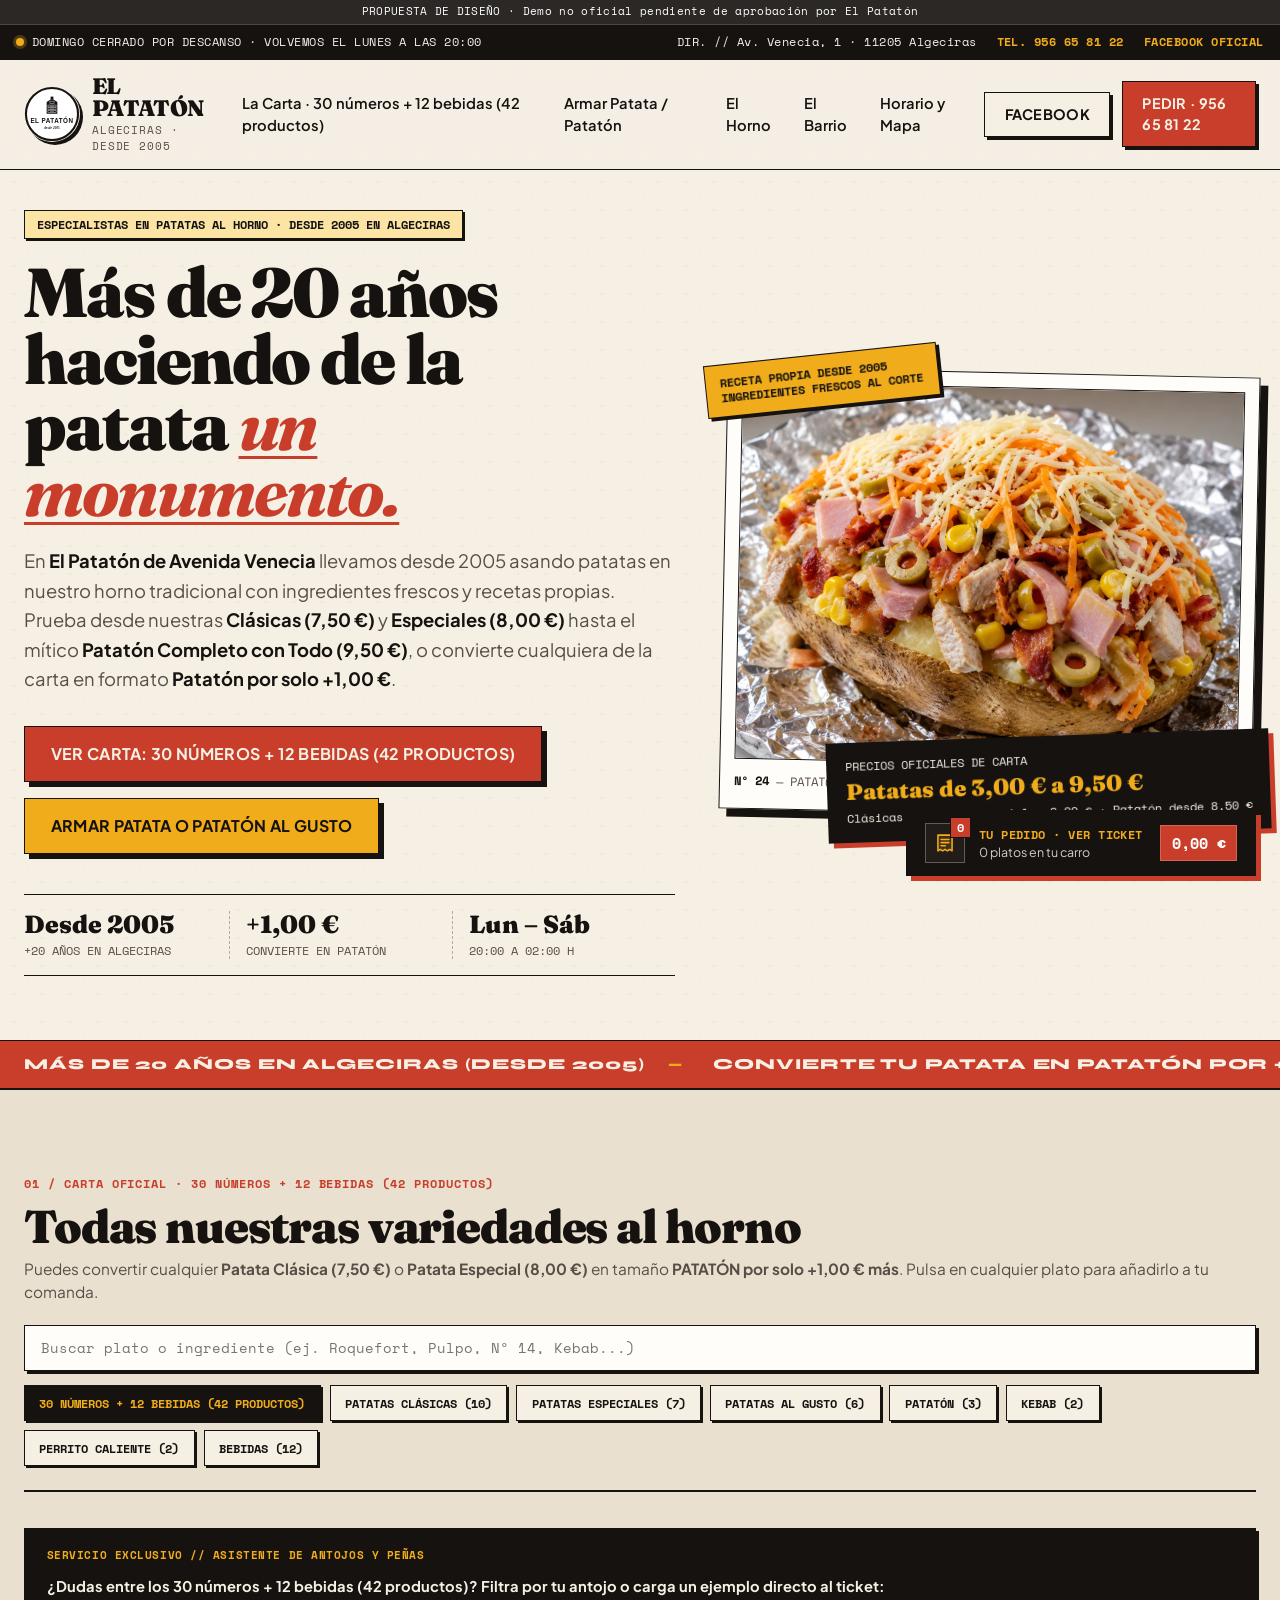
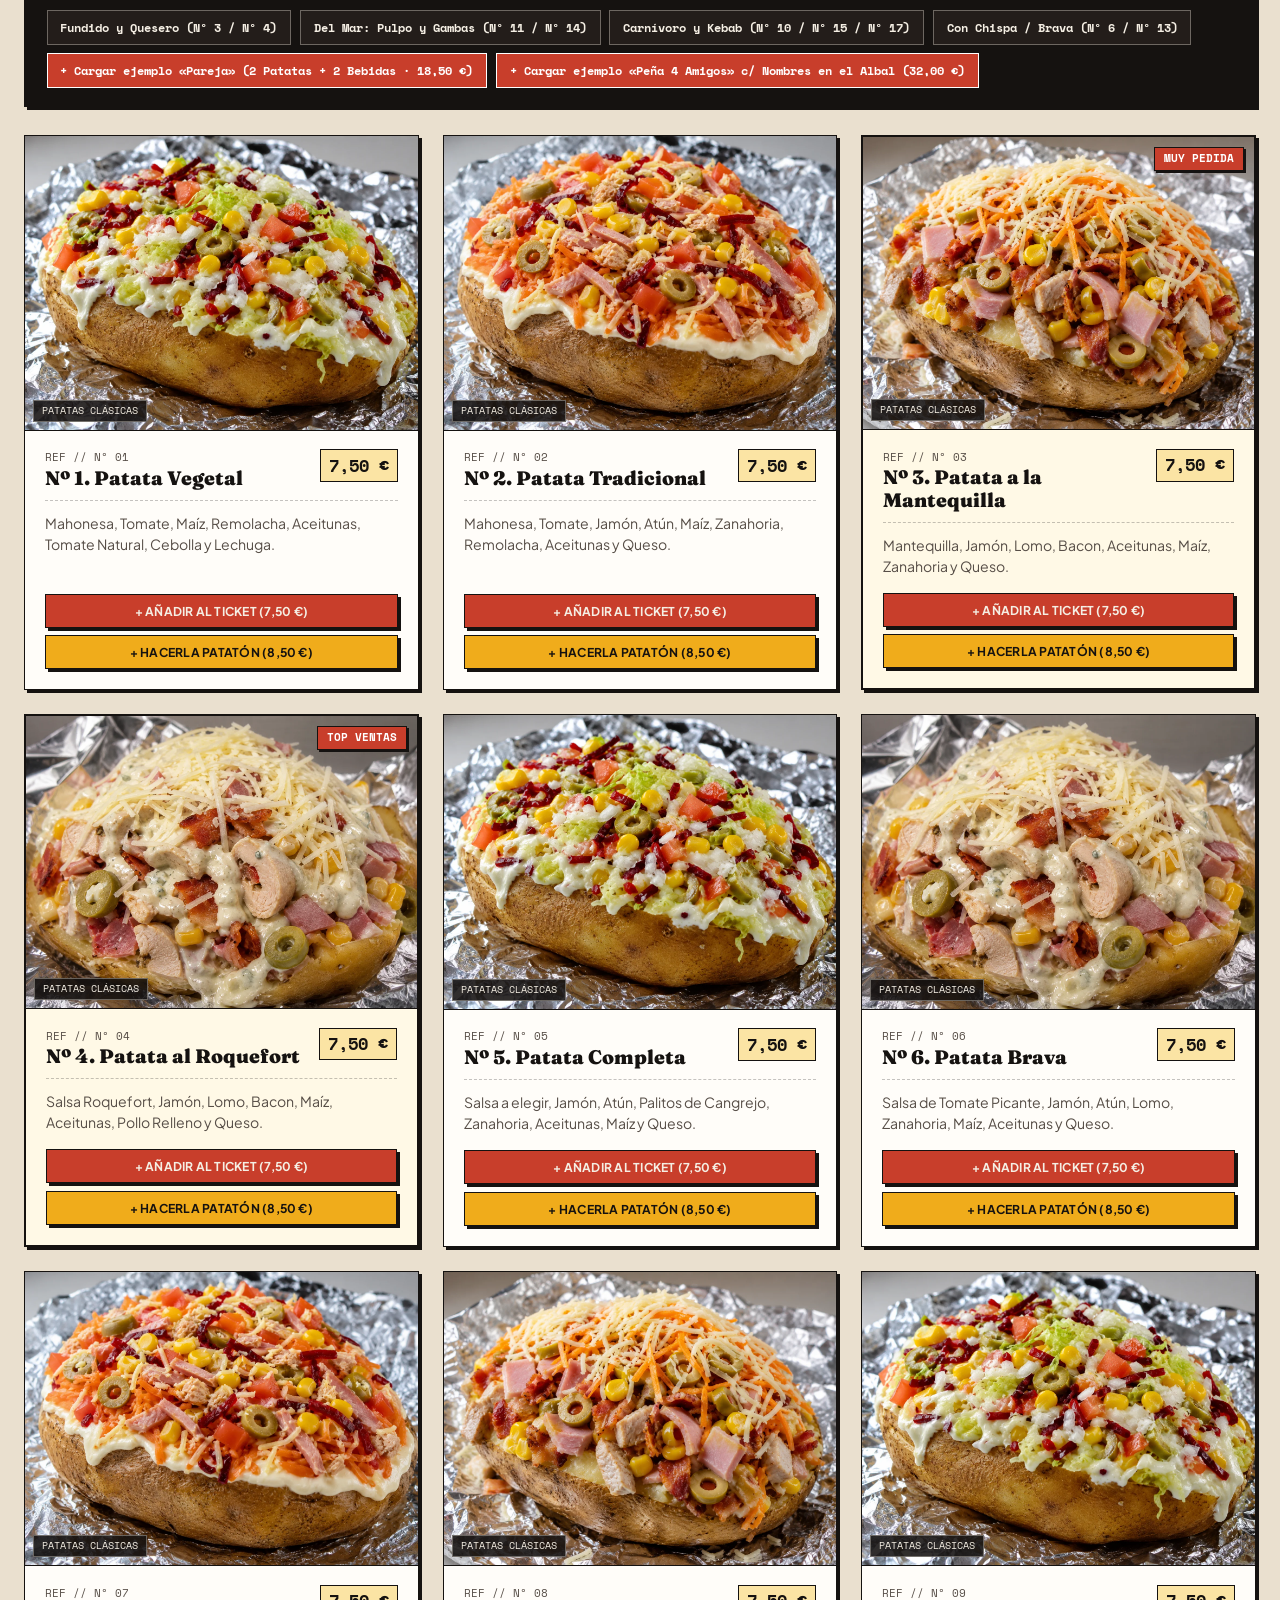
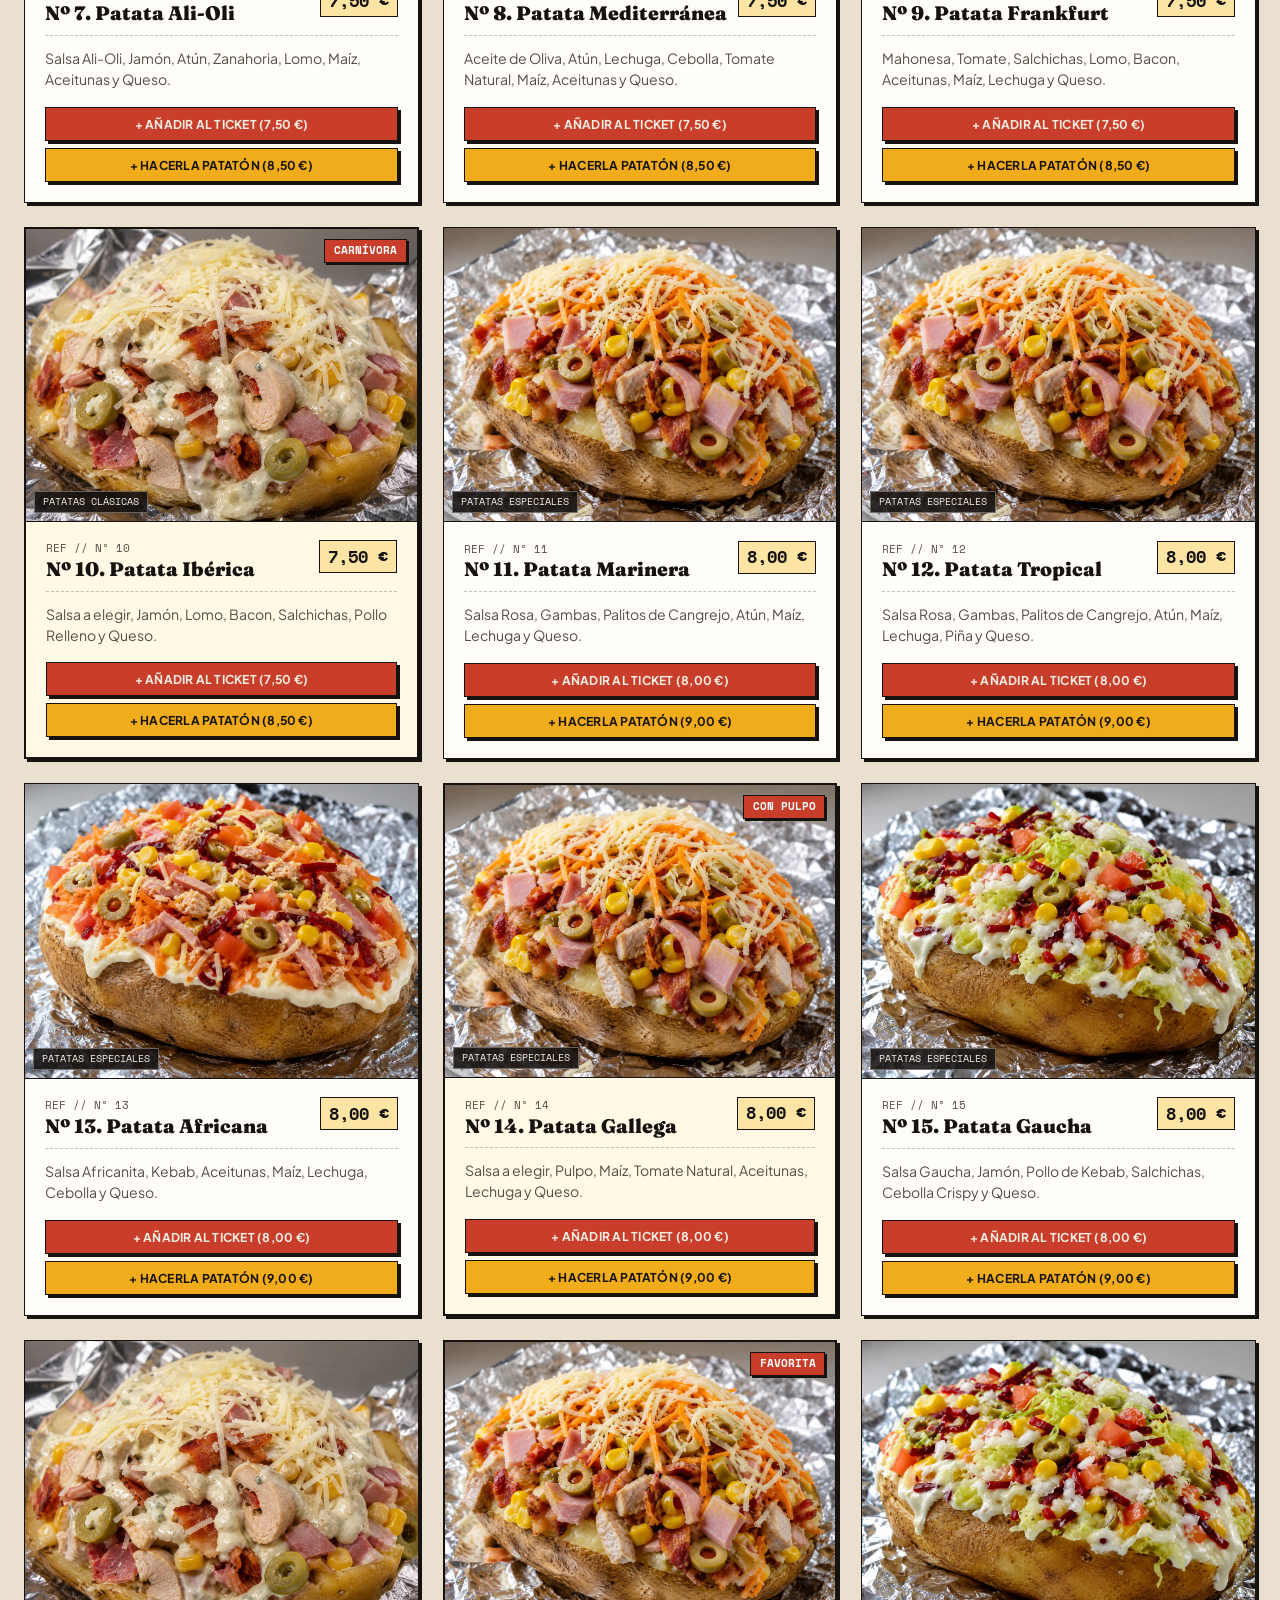
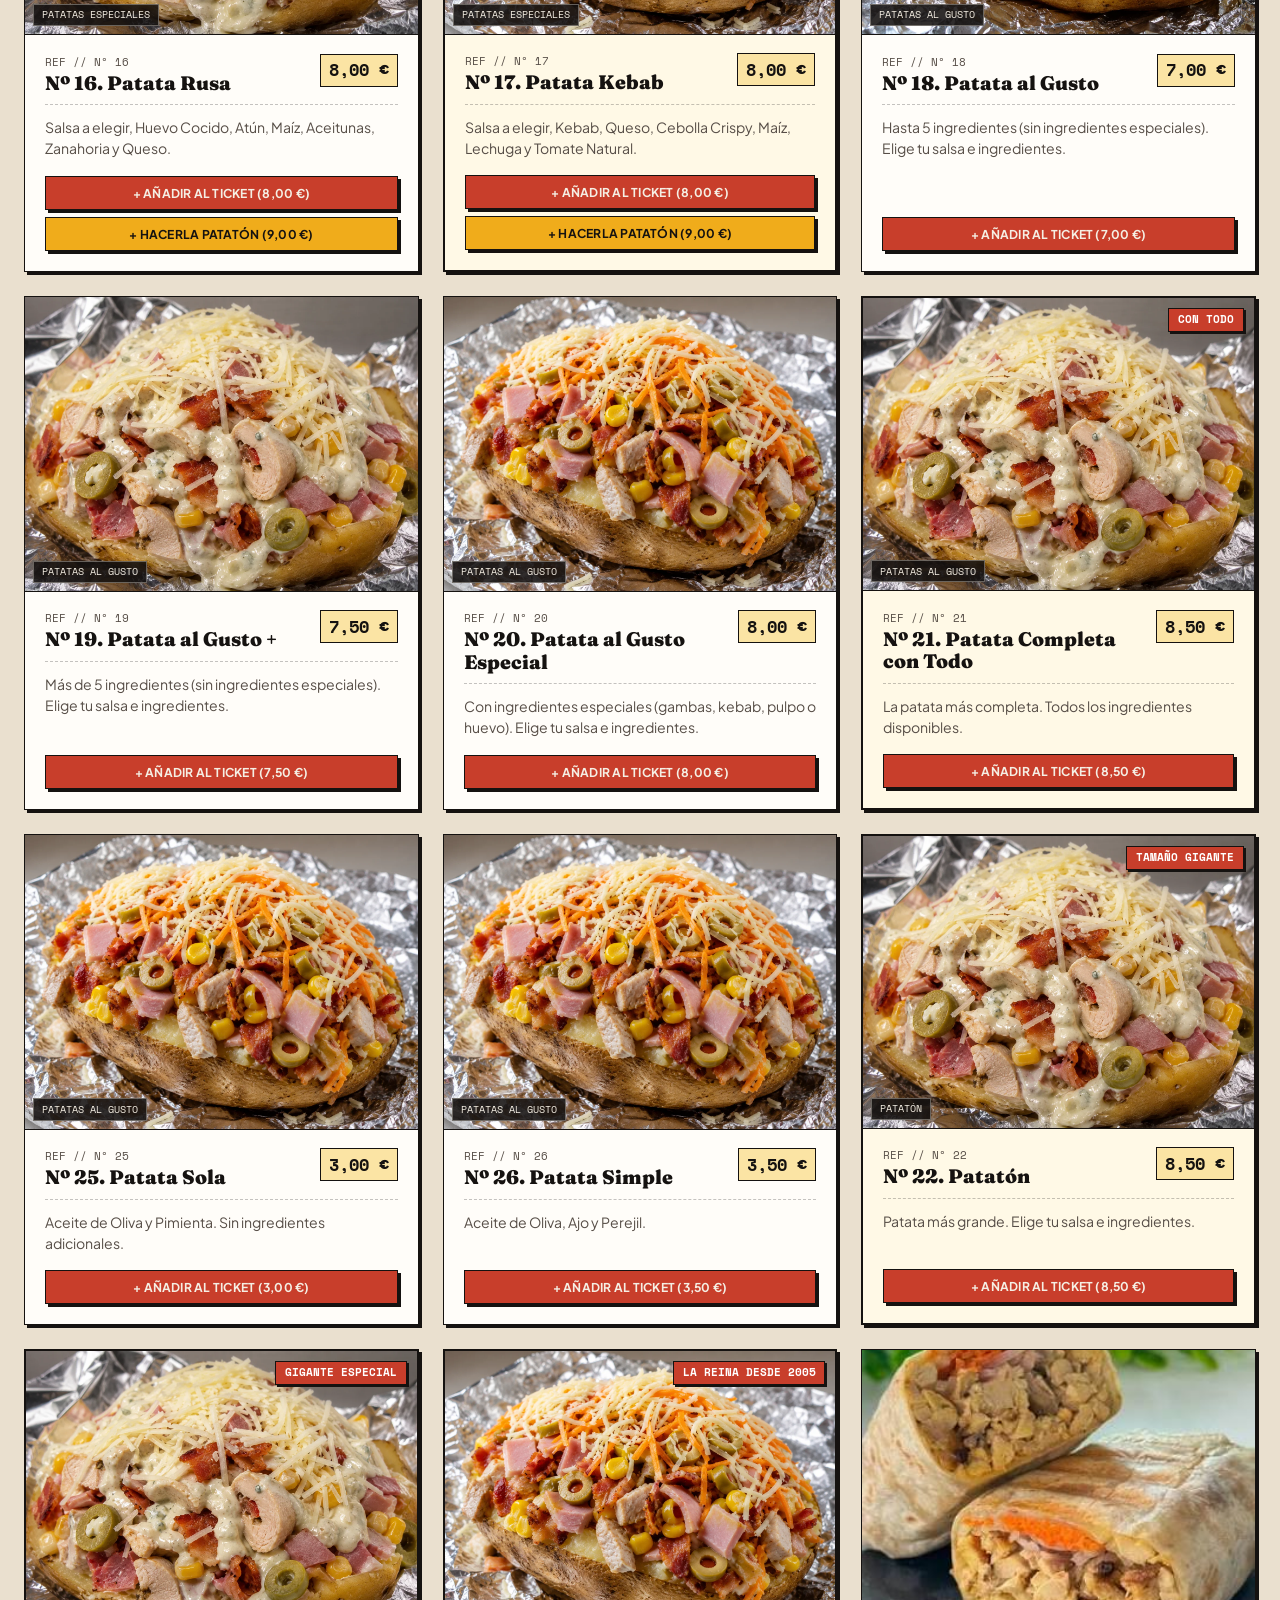
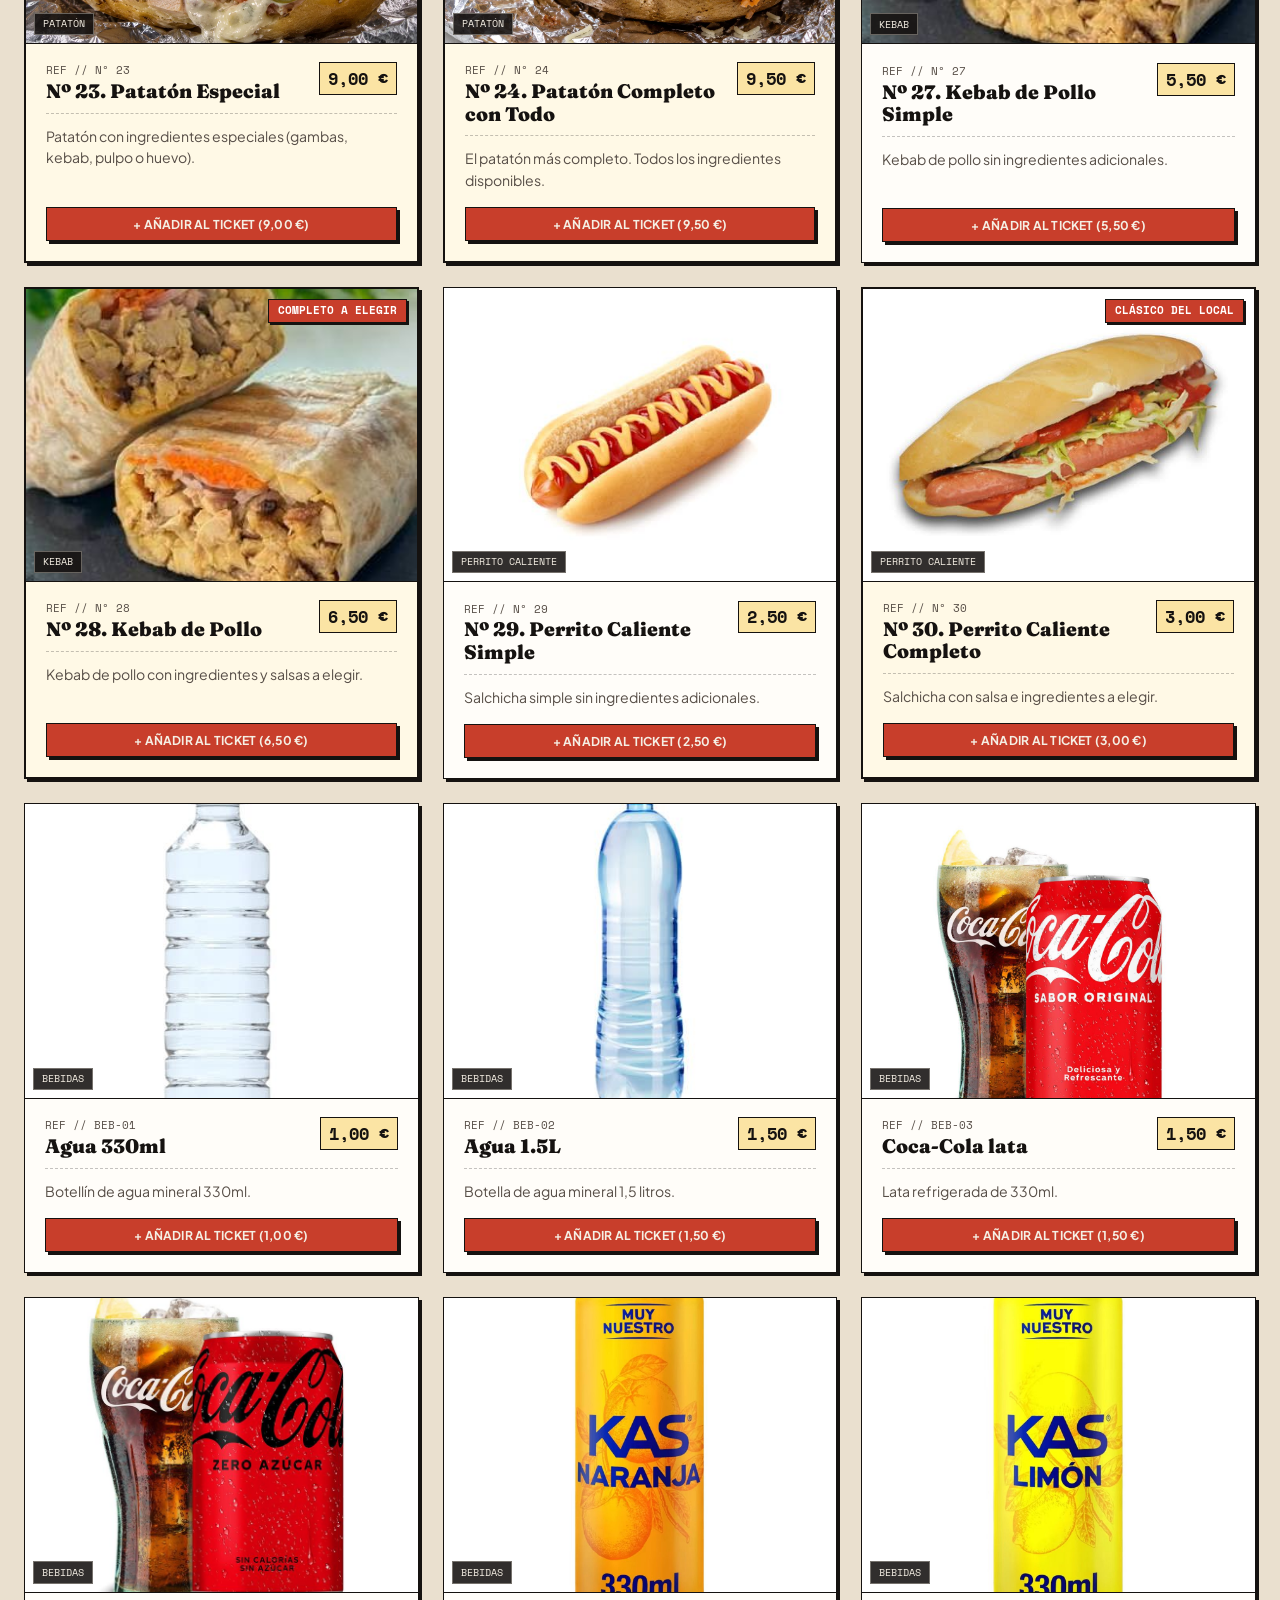
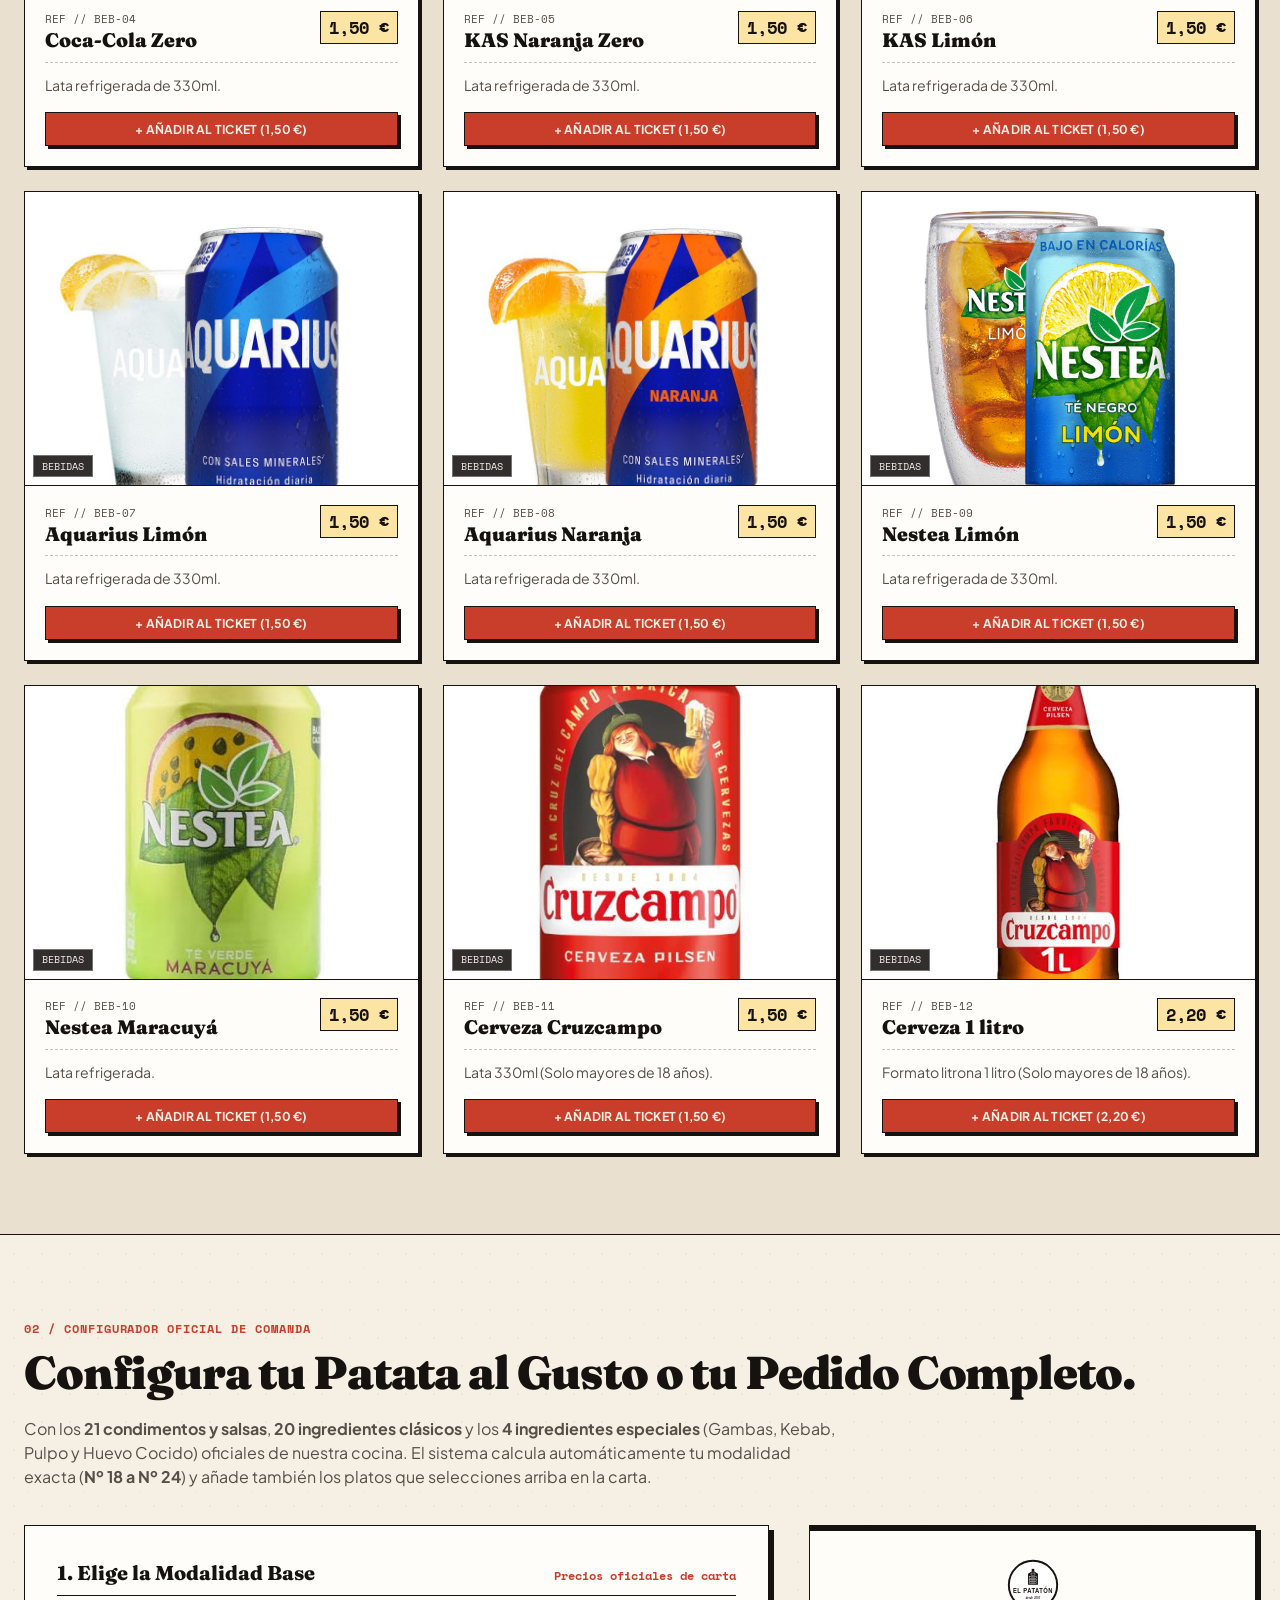
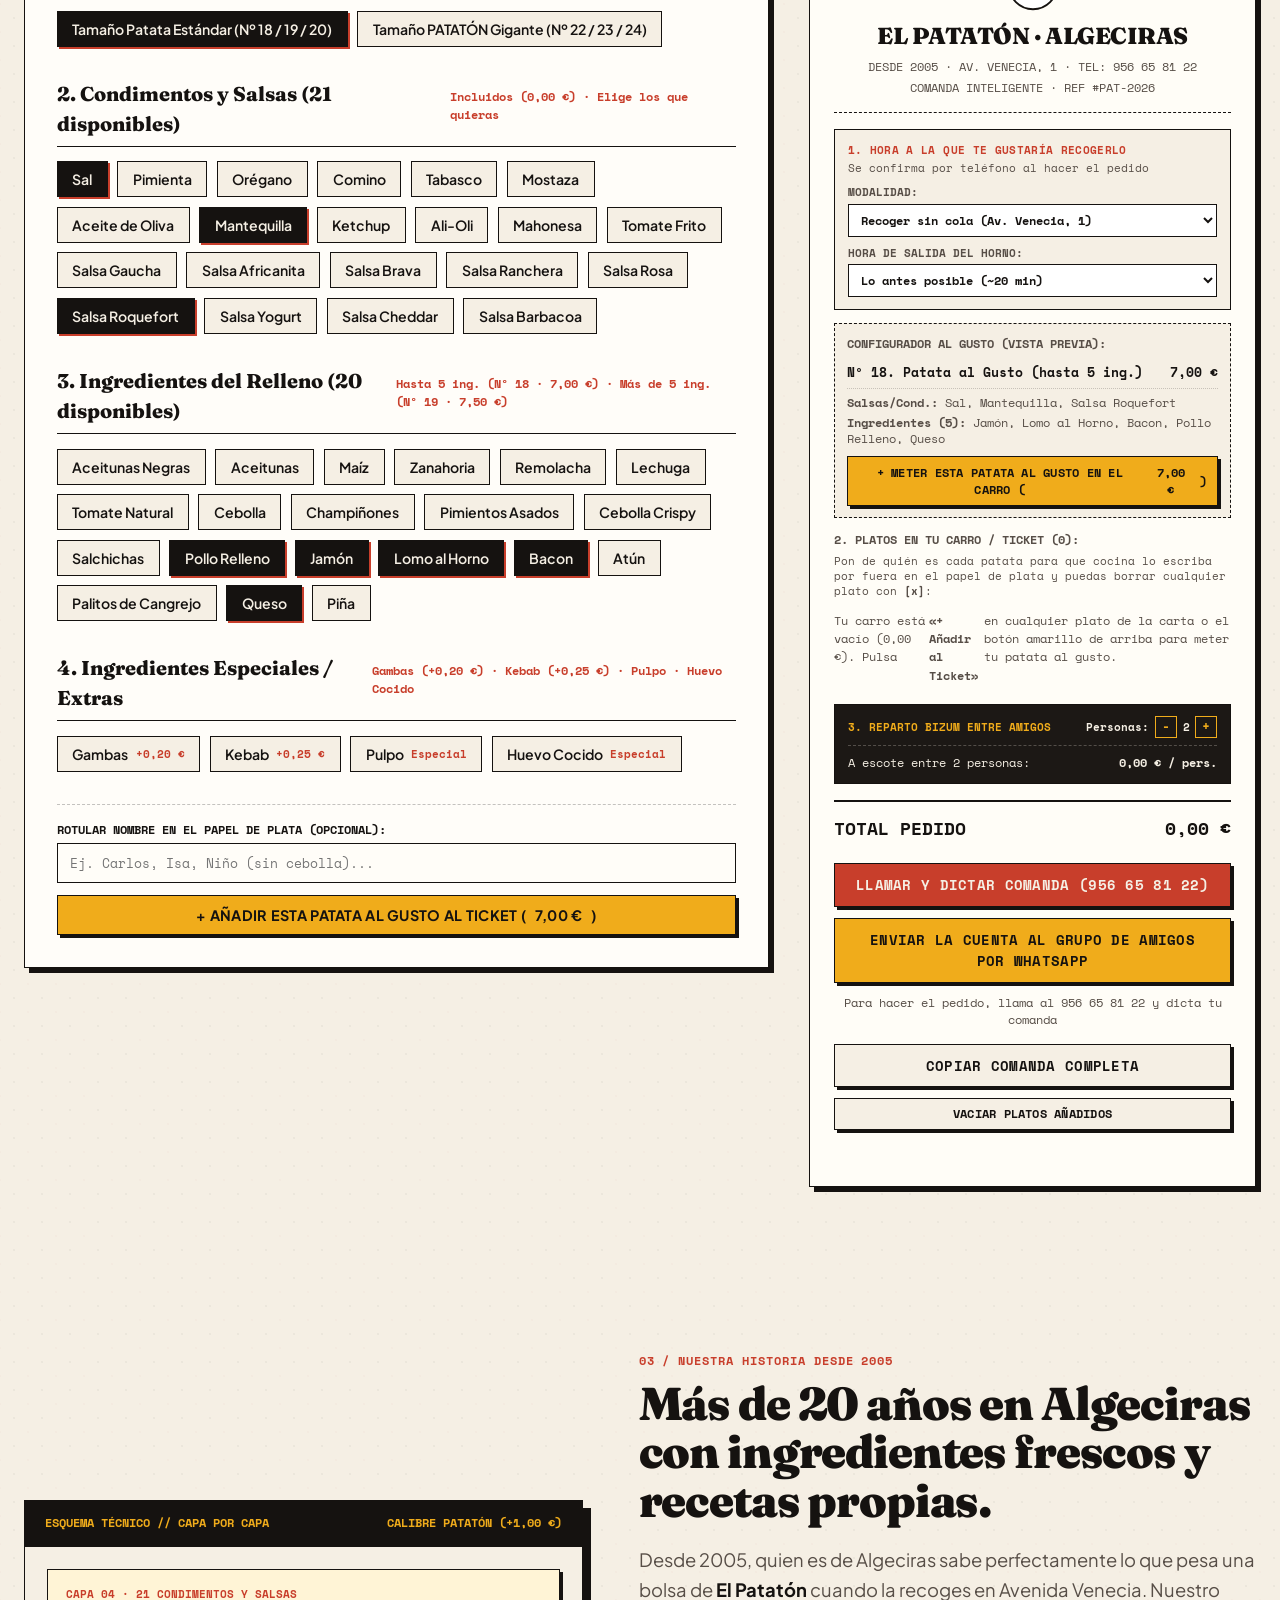
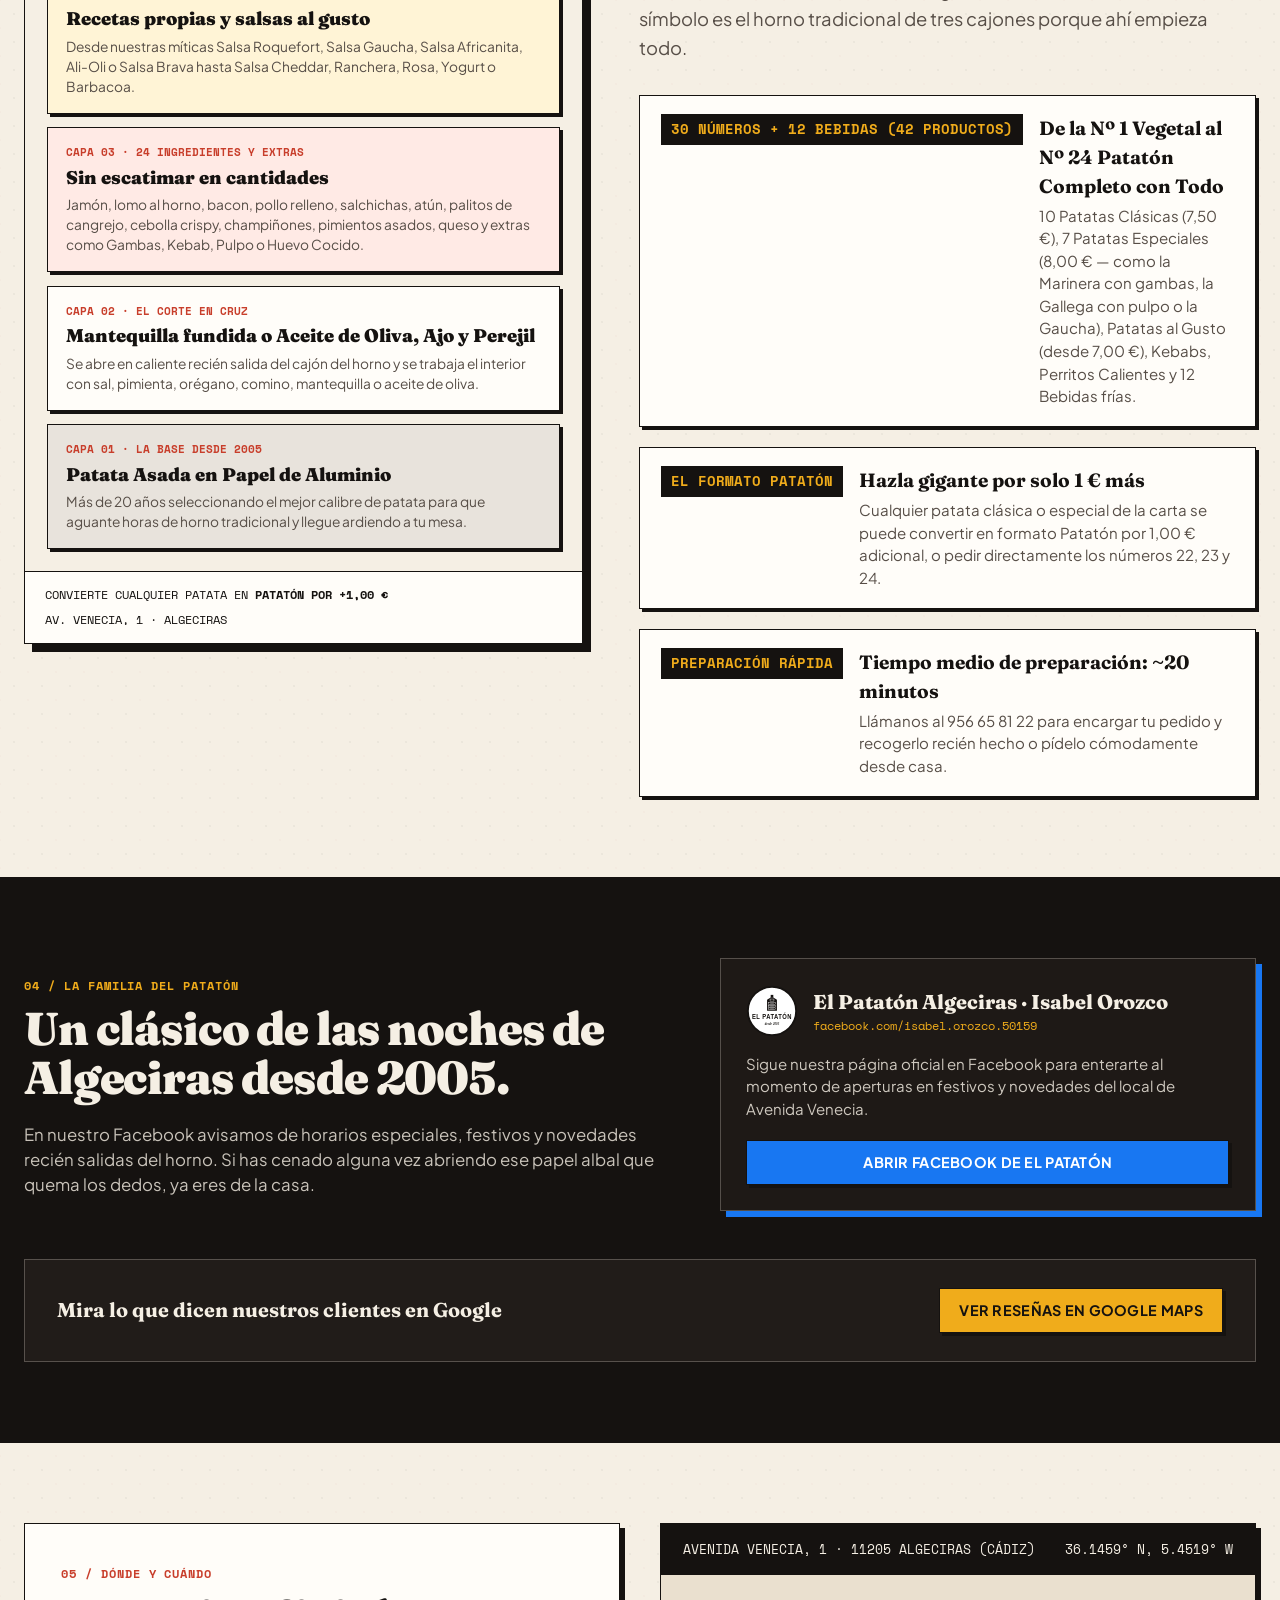
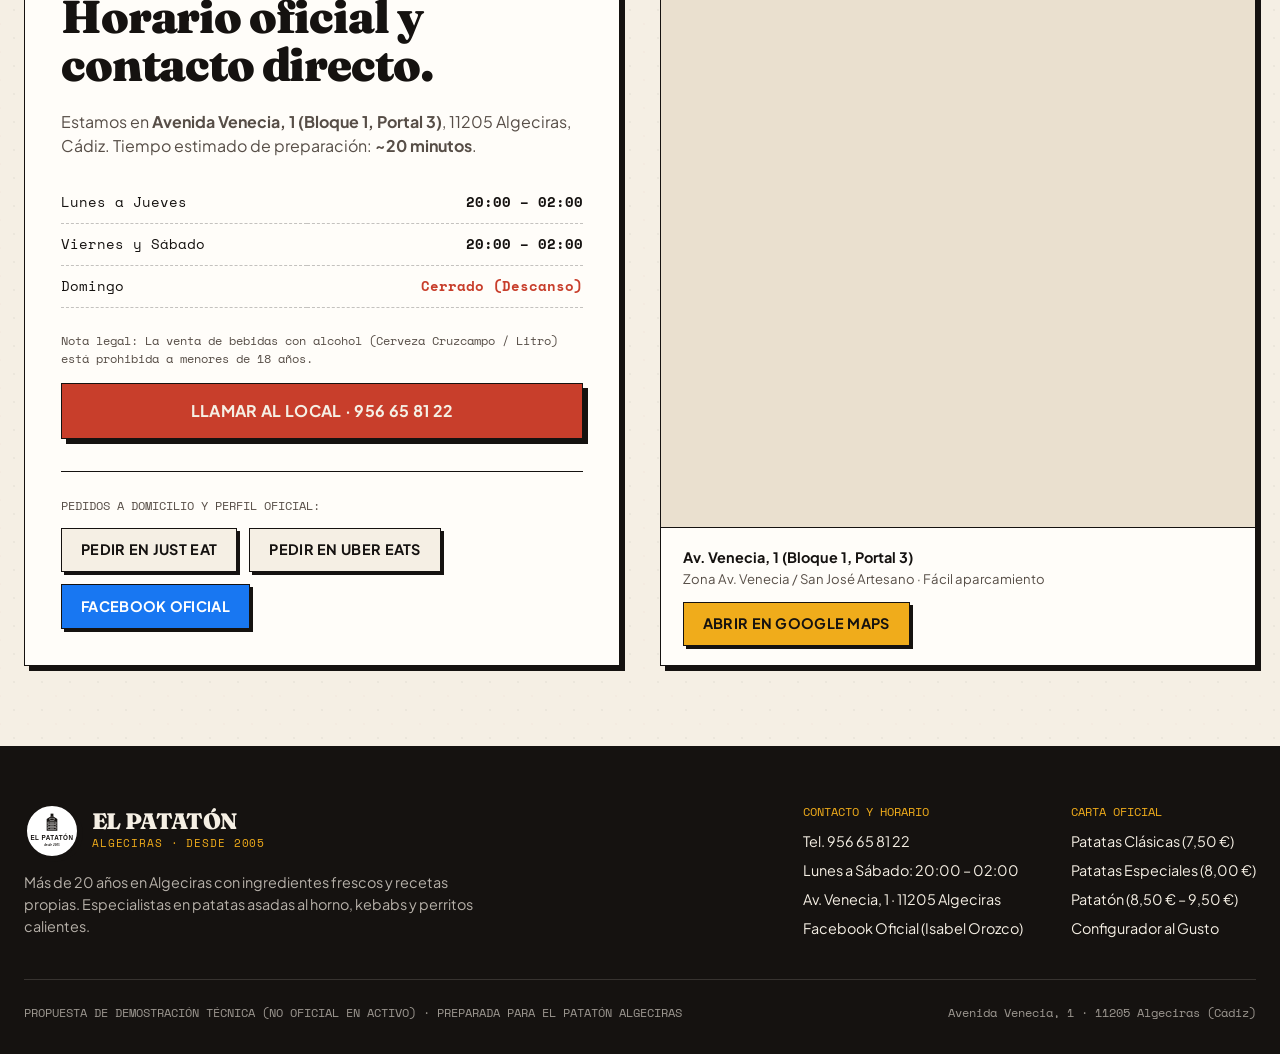
==== index.html @ e4c4ba65 "fix: escape user HTML, unify 30+12 product count, add confirmation comments, update pickup slots to " ====
<!DOCTYPE html>
<html lang="es">
<head>
  <meta charset="UTF-8" />
  <meta name="viewport" content="width=device-width, initial-scale=1.0" />
  <meta name="robots" content="noindex, nofollow">
  <title>El Patatón Algeciras — Especialistas en Patatas al Horno desde 2005</title>
  <meta name="description" content="Más de 20 años en Algeciras con ingredientes frescos y recetas propias. Prueba La Patatón, nuestras 30 variedades de patatas asadas, kebabs y perritos calientes en Av. Venecia." />
  <link rel="icon" type="image/svg+xml" href="assets/logo-pataton.svg" />
  <link rel="alternate icon" type="image/png" href="assets/logo-pataton.png" />

  <!-- Tipografías editoriales + Oswald para fidelidad al logotipo oficial -->
  <link rel="preconnect" href="https://fonts.googleapis.com">
  <link rel="preconnect" href="https://fonts.gstatic.com" crossorigin>
  <link href="https://fonts.googleapis.com/css2?family=Fraunces:ital,opsz,wght@0,9..144,700;0,9..144,900;1,9..144,700&family=Oswald:wght@600;700&family=Plus+Jakarta+Sans:wght@400;500;600;700&family=Space+Mono:wght@400;700&family=Syne:wght@700;800&display=swap" rel="stylesheet">

  <link rel="stylesheet" href="styles.css?v=20261101-7" />
</head>
<body class="is-unwrapping">

  <!-- ANIMACIÓN DE ENTRADA TEMÁTICA: APERTURA DEL PAPEL ALBAL Y HORNO DE 3 CAJONES -->
  <div id="foil-curtain" class="foil-curtain" aria-hidden="true">
    <div class="foil-curtain__panel foil-curtain__panel--left"></div>
    <div class="foil-curtain__panel foil-curtain__panel--right"></div>

    <div class="foil-curtain__seal">
      <div class="oven-emblem">
        <svg viewBox="0 0 200 215" width="148" height="158">
          <path class="oven-steam oven-steam--1" d="M96 30 C91 20, 105 14, 98 4" fill="none" stroke="#151210" stroke-width="2.5" stroke-linecap="round" />
          <path class="oven-steam oven-steam--2" d="M104 32 C109 22, 95 15, 103 6" fill="none" stroke="#C83E2B" stroke-width="2" stroke-linecap="round" />

          <circle cx="100" cy="112" r="90" fill="#FFFDF9" stroke="#151210" stroke-width="6.5" />

          <g fill="#151210">
            <rect x="95.5" y="46" width="9" height="11" />
            <polygon points="95.5,56 104.5,56 118,64 118,106 82,106 82,64" />
          </g>

          <rect class="oven-glow oven-glow--top" x="92.5" y="62" width="15" height="8" fill="#F0AC1B" stroke="#FFFFFF" stroke-width="1.5" />
          <rect class="oven-glow oven-glow--d1" x="85.5" y="76" width="29" height="6.8" fill="#C83E2B" stroke="#FFFFFF" stroke-width="1.5" />
          <rect class="oven-glow oven-glow--d2" x="85.5" y="86" width="29" height="6.8" fill="#F0AC1B" stroke="#FFFFFF" stroke-width="1.5" />
          <rect class="oven-glow oven-glow--d3" x="85.5" y="96" width="29" height="6.8" fill="#C83E2B" stroke="#FFFFFF" stroke-width="1.5" />

          <text
            x="100"
            y="138"
            text-anchor="middle"
            fill="#151210"
            font-family="'Oswald', 'Arial Narrow', sans-serif"
            font-weight="700"
            font-size="24"
            letter-spacing="2.2"
            transform="scale(0.88, 1.12) translate(13.5, -13)">
            EL PATATÓN
          </text>
          <text
            x="100"
            y="163"
            text-anchor="middle"
            fill="#151210"
            font-family="'Fraunces', Georgia, serif"
            font-style="italic"
            font-weight="900"
            font-size="11">
            desde 2005
          </text>
        </svg>
        <div class="foil-curtain__caption">ABRIENDO EL PAPEL ALBAL · DESDE 2005</div>
      </div>
    </div>
  </div>

  <!-- AVISO VISIBLE DE PROPUESTA / DEMOSTRACIÓN NO OFICIAL -->
  <div class="demo-banner" role="region" aria-label="Aviso de versión de demostración">
    PROPUESTA DE DISEÑO · Demo no oficial pendiente de aprobación por El Patatón
  </div>

  <!-- BARRA SUPERIOR DE ESTADO EN TIEMPO REAL -->
  <div class="top-bar">
    <div class="top-bar__status">
      <span id="live-status-dot" class="status-dot"></span>
      <span id="live-status-text">HORNO DE AV. VENECIA — LUNES A SÁBADO (20:00 – 02:00) · DOMINGO CERRADO</span>
    </div>
    <div class="top-bar__right">
      <span>DIR. // Av. Venecia, 1 · 11205 Algeciras</span>
      <a href="tel:956658122" class="top-bar__link">TEL. 956 65 81 22</a>
      <a href="https://www.facebook.com/isabel.orozco.50159/?locale=es_LA" target="_blank" rel="noopener noreferrer" class="top-bar__link">FACEBOOK OFICIAL</a>
    </div>
  </div>

  <!-- CABECERA / NAVEGACIÓN CON SU LOGOTIPO OFICIAL -->
  <header class="navbar">
    <div class="navbar__inner">
      <a href="#" class="brand" aria-label="El Patatón Algeciras Inicio">
        <img src="assets/logo-pataton.svg" alt="Logotipo El Patatón Algeciras desde 2005" class="brand__logo" width="58" height="58" />
        <div class="brand__text">
          <span class="brand__name">El Patatón</span>
          <span class="brand__sub">Algeciras · Desde 2005</span>
        </div>
      </a>

      <nav class="nav-links" aria-label="Navegación principal">
        <a href="#la-carta">La Carta · 30 números + 12 bebidas (42 productos)</a>
        <a href="#al-gusto">Armar Patata / Patatón</a>
        <a href="#el-horno">El Horno</a>
        <a href="#comunidad">El Barrio</a>
        <a href="#donde-estamos">Horario y Mapa</a>
      </nav>

      <div class="nav-actions">
        <a href="https://www.facebook.com/isabel.orozco.50159/?locale=es_LA" target="_blank" rel="noopener noreferrer" class="btn btn--paper nav-actions__fb" title="Síguenos en Facebook">
          <span>Facebook</span>
        </a>
        <a href="tel:956658122" class="btn btn--primary nav-actions__call">
          <span class="call-label-full">Pedir · 956 65 81 22</span>
          <span class="call-label-short">956 65 81 22</span>
        </a>
      </div>
    </div>

    <!-- Barra rápida de secciones exclusiva para móvil -->
    <nav class="nav-mobile-strip" aria-label="Navegación móvil rápida">
      <a href="#la-carta">La Carta · 30 números + 12 bebidas (42 productos)</a>
      <a href="#al-gusto">Armar Patata / Patatón</a>
      <a href="#el-horno">El Horno</a>
      <a href="#comunidad">El Barrio</a>
      <a href="#donde-estamos">Horario y Mapa</a>
    </nav>
  </header>

  <main>
    <!-- HERO EDITORIAL ASIMÉTRICO -->
    <section class="hero">
      <div class="hero__content">
        <div class="hero__kicker">
          <span>ESPECIALISTAS EN PATATAS AL HORNO · DESDE 2005 EN ALGECIRAS</span>
        </div>

        <h1 class="hero__title">
          Más de 20 años haciendo de la patata <em>un monumento.</em>
        </h1>

        <p class="hero__lead">
          En <strong>El Patatón de Avenida Venecia</strong> llevamos desde 2005 asando patatas en nuestro horno tradicional con ingredientes frescos y recetas propias. Prueba desde nuestras <strong>Clásicas (7,50 €)</strong> y <strong>Especiales (8,00 €)</strong> hasta el mítico <strong>Patatón Completo con Todo (9,50 €)</strong>, o convierte cualquiera de la carta en formato <strong>Patatón por solo +1,00 €</strong>.
        </p>

        <div class="hero__cta-group">
          <a href="#la-carta" class="btn btn--primary btn--lg">Ver Carta: 30 números + 12 bebidas (42 productos)</a>
          <a href="#al-gusto" class="btn btn--butter btn--lg">Armar Patata o Patatón al Gusto</a>
        </div>

        <div class="hero__facts">
          <div class="fact-item">
            <div class="fact-item__num">Desde 2005</div>
            <div class="fact-item__label">+20 años en Algeciras</div>
          </div>
          <div class="fact-item">
            <div class="fact-item__num">+1,00 €</div>
            <div class="fact-item__label">Convierte en Patatón</div>
          </div>
          <div class="fact-item">
            <div class="fact-item__num">Lun – Sáb</div>
            <div class="fact-item__label">20:00 a 02:00 h</div>
          </div>
        </div>
      </div>

      <div class="hero__visual">
        <div class="floating-badge">
          RECETA PROPIA DESDE 2005<br />
          INGREDIENTES FRESCOS AL CORTE
        </div>

        <div class="photo-card">
          <div class="photo-card__img-wrap">
            <img src="assets/productos/debc4595b79b481a9b4d854420f7b963.webp" alt="Nº 24. Patatón Completo con Todo recién abierto en su papel de aluminio" />
            <div class="potato-steam" aria-hidden="true">
              <span class="potato-steam__wisp potato-steam__wisp--1"></span>
              <span class="potato-steam__wisp potato-steam__wisp--2"></span>
              <span class="potato-steam__wisp potato-steam__wisp--3"></span>
            </div>
          </div>
          <div class="photo-card__caption">
            <span><strong>Nº 24</strong> — PATATÓN COMPLETO CON TODO (9,50 €)</span>
            <span>FOTO REAL · EL PATATÓN</span>
          </div>
        </div>

        <div class="floating-ticket">
          <span>PRECIOS OFICIALES DE CARTA</span>
          <strong class="floating-ticket__price">Patatas de 3,00 € a 9,50 €</strong>
          <span>Clásicas 7,50 € · Especiales 8,00 € · Patatón desde 8,50 €</span>
        </div>
      </div>
    </section>

    <!-- CINTA MARQUEE -->
    <div class="marquee" aria-hidden="true">
      <div class="marquee__track">
        <span class="marquee__item">MÁS DE 20 AÑOS EN ALGECIRAS (DESDE 2005)</span><span class="marquee__sep">—</span>
        <span class="marquee__item">CONVIERTE TU PATATA EN PATATÓN POR +1 €</span><span class="marquee__sep">—</span>
        <span class="marquee__item">PATATAS CLÁSICAS 7,50 €</span><span class="marquee__sep">—</span>
        <span class="marquee__item">PATATAS ESPECIALES 8,00 €</span><span class="marquee__sep">—</span>
        <span class="marquee__item">PATATÓN COMPLETO CON TODO 9,50 €</span><span class="marquee__sep">—</span>
        <span class="marquee__item">KEBABS DESDE 5,50 € Y PERRITOS DESDE 2,50 €</span><span class="marquee__sep">—</span>
        <span class="marquee__item">LUNES A SÁBADO DE 20:00 A 02:00 · TEL. 956 65 81 22</span><span class="marquee__sep">—</span>
        <span class="marquee__item">MÁS DE 20 AÑOS EN ALGECIRAS (DESDE 2005)</span><span class="marquee__sep">—</span>
        <span class="marquee__item">CONVIERTE TU PATATA EN PATATÓN POR +1 €</span><span class="marquee__sep">—</span>
        <span class="marquee__item">PATATAS CLÁSICAS 7,50 €</span><span class="marquee__sep">—</span>
        <span class="marquee__item">PATATAS ESPECIALES 8,00 €</span><span class="marquee__sep">—</span>
        <span class="marquee__item">PATATÓN COMPLETO CON TODO 9,50 €</span><span class="marquee__sep">—</span>
        <span class="marquee__item">KEBABS DESDE 5,50 € Y PERRITOS DESDE 2,50 €</span><span class="marquee__sep">—</span>
        <span class="marquee__item">LUNES A SÁBADO DE 20:00 A 02:00 · TEL. 956 65 81 22</span><span class="marquee__sep">—</span>
      </div>
    </div>

    <!-- SECCIÓN LA CARTA OFICIAL COMPLETA (30 NÚMEROS + 12 BEBIDAS = 42 PRODUCTOS CON FOTOS REALES) -->
    <section id="la-carta" class="menu-section">
      <div class="menu-container">
        <div class="menu-header">
          <div>
            <span class="section-tag">01 / CARTA OFICIAL · 30 NÚMEROS + 12 BEBIDAS (42 PRODUCTOS)</span>
            <h2 class="section-title" style="margin-bottom: 0.35rem;">Todas nuestras variedades al horno</h2>
            <p style="color: var(--ink-muted); font-size: 0.96rem;">
              Puedes convertir cualquier <strong>Patata Clásica (7,50 €)</strong> o <strong>Patata Especial (8,00 €)</strong> en tamaño <strong>PATATÓN por solo +1,00 € más</strong>. Pulsa en cualquier plato para añadirlo a tu comanda.
            </p>
          </div>

          <div class="menu-controls-bar">
            <div class="menu-search-wrap">
              <input
                type="search"
                id="menu-search-input"
                class="menu-search-input"
                placeholder="Buscar plato o ingrediente (ej. Roquefort, Pulpo, Nº 14, Kebab...)"
                aria-label="Buscar plato o ingrediente en la carta"
              />
            </div>

            <div class="menu-filters" role="tablist" aria-label="Filtrar carta por categoría">
              <button class="filter-btn active" data-filter="all" role="tab" aria-selected="true">30 números + 12 bebidas (42 productos)</button>
              <button class="filter-btn" data-filter="clasicas" role="tab" aria-selected="false">Patatas Clásicas (10)</button>
              <button class="filter-btn" data-filter="especiales" role="tab" aria-selected="false">Patatas Especiales (7)</button>
              <button class="filter-btn" data-filter="gusto" role="tab" aria-selected="false">Patatas al Gusto (6)</button>
              <button class="filter-btn" data-filter="pataton" role="tab" aria-selected="false">Patatón (3)</button>
              <button class="filter-btn" data-filter="kebab" role="tab" aria-selected="false">Kebab (2)</button>
              <button class="filter-btn" data-filter="perrito" role="tab" aria-selected="false">Perrito Caliente (2)</button>
              <button class="filter-btn" data-filter="bebidas" role="tab" aria-selected="false">Bebidas (12)</button>
            </div>
          </div>
        </div>

        <!-- SERVICIO EXCLUSIVO 1: RECOMENDADOR POR ANTOJO Y EJEMPLOS CON 1 CLIC -->
        <div class="craving-bar" aria-label="Recomendador rápido del horno y ejemplos de pedido">
          <div class="craving-bar__head">
            <span class="craving-bar__tag">SERVICIO EXCLUSIVO // ASISTENTE DE ANTOJOS Y PEÑAS</span>
            <span class="craving-bar__title">¿Dudas entre los 30 números + 12 bebidas (42 productos)? Filtra por tu antojo o carga un ejemplo directo al ticket:</span>
          </div>
          <div class="craving-bar__chips">
            <button type="button" class="craving-chip" data-craving="queso">Fundido y Quesero (Nº 3 / Nº 4)</button>
            <button type="button" class="craving-chip" data-craving="mar">Del Mar: Pulpo y Gambas (Nº 11 / Nº 14)</button>
            <button type="button" class="craving-chip" data-craving="carnivoro">Carnívoro y Kebab (Nº 10 / Nº 15 / Nº 17)</button>
            <button type="button" class="craving-chip" data-craving="picante">Con Chispa / Brava (Nº 6 / Nº 13)</button>
            <button type="button" class="craving-chip craving-chip--combo" id="btn-combo-pareja">
              + Cargar ejemplo «Pareja» (2 Patatas + 2 Bebidas · 18,50 €)
            </button>
            <button type="button" class="craving-chip craving-chip--combo" id="btn-combo-amigos">
              + Cargar ejemplo «Peña 4 Amigos» c/ Nombres en el Albal (32,00 €)
            </button>
          </div>
        </div>

        <div id="menu-grid" class="menu-grid"></div>
      </div>
    </section>

    <!-- SECCIÓN INTERACTIVA: ARMA TU PATATA O PATATÓN AL GUSTO -->
    <section id="al-gusto" class="builder-section">
      <div>
        <span class="section-tag">02 / CONFIGURADOR OFICIAL DE COMANDA</span>
        <h2 class="section-title">Configura tu Patata al Gusto o tu Pedido Completo.</h2>
        <p style="color: var(--ink-muted); max-width: 68ch;">
          Con los <strong>21 condimentos y salsas</strong>, <strong>20 ingredientes clásicos</strong> y los <strong>4 ingredientes especiales</strong> (Gambas, Kebab, Pulpo y Huevo Cocido) oficiales de nuestra cocina. El sistema calcula automáticamente tu modalidad exacta (<strong>Nº 18 a Nº 24</strong>) y añade también los platos que selecciones arriba en la carta.
        </p>
      </div>

      <div class="builder-layout">
        <!-- Controles de ingredientes oficiales -->
        <div class="builder-controls">
          <div class="builder-group">
            <div class="builder-group__header">
              <h3 class="builder-group__title">1. Elige la Modalidad Base</h3>
              <span class="builder-group__hint">Precios oficiales de carta</span>
            </div>
            <div id="base-chips" class="chip-grid chip-grid--bases"></div>
          </div>

          <div class="builder-group">
            <div class="builder-group__header">
              <h3 class="builder-group__title">2. Condimentos y Salsas (21 disponibles)</h3>
              <span class="builder-group__hint">Incluidos (0,00 €) · Elige los que quieras</span>
            </div>
            <div id="sauce-chips" class="chip-grid"></div>
          </div>

          <div class="builder-group">
            <div class="builder-group__header">
              <h3 class="builder-group__title">3. Ingredientes del Relleno (20 disponibles)</h3>
              <span class="builder-group__hint">Hasta 5 ing. (Nº 18 · 7,00 €) · Más de 5 ing. (Nº 19 · 7,50 €)</span>
            </div>
            <div id="topping-chips" class="chip-grid"></div>
          </div>

          <div class="builder-group">
            <div class="builder-group__header">
              <h3 class="builder-group__title">4. Ingredientes Especiales / Extras</h3>
              <!-- CONFIRMAR CON ISA Y CRISTINA -->
              <span class="builder-group__hint">Gambas (+0,20 €) · Kebab (+0,25 €) · Pulpo · Huevo Cocido</span>
            </div>
            <div id="special-chips" class="chip-grid"></div>
          </div>

          <div class="builder-group__footer-btn">
            <div class="custom-foil-name-row">
              <label for="custom-foil-owner" class="custom-foil-label">ROTULAR NOMBRE EN EL PAPEL DE PLATA (OPCIONAL):</label>
              <input
                type="text"
                id="custom-foil-owner"
                class="custom-foil-input"
                placeholder="Ej. Carlos, Isa, Niño (sin cebolla)..."
                maxlength="28"
              />
            </div>
            <button type="button" id="btn-add-custom-to-order" class="btn btn--butter" style="width: 100%;">
              + Añadir esta Patata al Gusto al Ticket (<span id="btn-custom-price-label">7,00 €</span>)
            </button>
          </div>
        </div>

        <!-- Ticket Térmico de Comanda en Vivo -->
        <aside id="zona-ticket" class="ticket-receipt" aria-live="polite">
          <div class="ticket-receipt__head">
            <img src="assets/logo-pataton.svg" alt="El Patatón desde 2005" class="ticket-receipt__logo" width="56" height="56" />
            <div class="ticket-receipt__shop">EL PATATÓN · ALGECIRAS</div>
            <div class="ticket-receipt__meta">DESDE 2005 · AV. VENECIA, 1 · TEL: 956 65 81 22</div>
            <div class="ticket-receipt__meta" id="ticket-timestamp">COMANDA INTELIGENTE · REF #PAT-2026</div>
          </div>

          <!-- SERVICIO EXCLUSIVO 2: HORA ORIENTATIVA DE RECOGIDA Y MODALIDAD -->
          <div class="ticket-service-box">
            <div class="ticket-service-box__title">1. HORA A LA QUE TE GUSTARÍA RECOGERLO</div>
            <div class="ticket-service-box__sub">Se confirma por teléfono al hacer el pedido</div>
            <div class="ticket-service-grid">
              <label class="ticket-service-field">
                <span>MODALIDAD:</span>
                <select id="ticket-pickup-mode" class="ticket-select">
                  <option value="Recoger en Local (Av. Venecia, 1)">Recoger sin cola (Av. Venecia, 1)</option>
                  <option value="Entrega a Domicilio">Entrega a Domicilio</option>
                </select>
              </label>
              <label class="ticket-service-field">
                <span>HORA DE SALIDA DEL HORNO:</span>
                <!-- CONFIRMAR CON ISA Y CRISTINA: etiquetas "(Horno fluido)", "(Hora punta)", "(Media)", "(Madrugada)" del selector #ticket-oven-slot -->
                <select id="ticket-oven-slot" class="ticket-select">
                  <option value="Lo antes posible (~20 min)">Lo antes posible (~20 min)</option>
                  <option value="20:30">20:30</option>
                  <option value="21:00">21:00</option>
                  <option value="21:30">21:30</option>
                  <option value="22:00">22:00</option>
                  <option value="22:30">22:30</option>
                  <option value="23:00">23:00</option>
                  <option value="23:30">23:30</option>
                  <option value="00:00">00:00</option>
                  <option value="00:30">00:30</option>
                  <option value="01:00">01:00</option>
                  <option value="01:30">01:30</option>
                </select>
              </label>
            </div>
          </div>

          <!-- Vista previa en vivo del configurador con botón directo para meter al carro desde PC -->
          <div class="ticket-live-preview">
            <div class="ticket-receipt__section-label" style="margin-top: 0;">CONFIGURADOR AL GUSTO (VISTA PREVIA):</div>
            <div class="ticket-receipt__line">
              <strong id="ticket-base-name">Nº 18. Patata al Gusto</strong>
              <strong id="ticket-custom-price">7,00 €</strong>
            </div>
            <div class="ticket-live-preview__details" id="ticket-SaucesAndToppings"></div>
            <button type="button" id="btn-add-custom-from-ticket" class="btn btn--butter" style="width: 100%; margin-top: 0.55rem; font-size: 0.75rem; padding: 0.45rem 0.6rem;">
              + Meter esta Patata al Gusto en el Carro (<span id="btn-ticket-custom-price">7,00 €</span>)
            </button>
          </div>

          <!-- SERVICIO EXCLUSIVO 3: ROTULADO EN PAPEL DE PLATA POR COMENSAL -->
          <div class="ticket-receipt__section-label">
            2. PLATOS EN TU CARRO / TICKET (<span id="ticket-cart-count">0</span>):
          </div>
          <p class="ticket-foil-helper">
            Pon de quién es cada patata para que cocina lo escriba por fuera en el papel de plata y puedas borrar cualquier plato con <strong>[x]</strong>:
          </p>
          <ul id="ticket-cart-list" class="ticket-receipt__list ticket-receipt__cart"></ul>

          <!-- SERVICIO EXCLUSIVO 4: CALCULADORA DE BIZUM / REPARTO EN GRUPO -->
          <div id="ticket-bizum-box" class="ticket-bizum-box">
            <div class="ticket-bizum-box__head">
              <span>3. REPARTO BIZUM ENTRE AMIGOS</span>
              <div class="ticket-bizum-split-ctrl">
                <span>Personas:</span>
                <button type="button" class="bizum-step-btn" id="bizum-minus" aria-label="Menos personas">-</button>
                <strong id="bizum-people-count">2</strong>
                <button type="button" class="bizum-step-btn" id="bizum-plus" aria-label="Más personas">+</button>
              </div>
            </div>
            <div id="ticket-bizum-breakdown" class="ticket-bizum-breakdown"></div>
          </div>

          <div class="ticket-receipt__total">
            <span>TOTAL PEDIDO</span>
            <span id="ticket-price">0,00 €</span>
          </div>

          <div class="ticket-receipt__actions">
            <a href="tel:956658122" class="btn btn--primary" style="width: 100%;">
              Llamar y Dictar Comanda (956 65 81 22)
            </a>
            <button type="button" id="btn-whatsapp-group" class="btn btn--butter" style="width: 100%;">
              Enviar la cuenta al grupo de amigos por WhatsApp
            </button>
            <p class="ticket-whatsapp-note">
              Para hacer el pedido, llama al 956 65 81 22 y dicta tu comanda
            </p>
            <button type="button" id="btn-copy-ticket" class="btn btn--paper" style="width: 100%;">
              Copiar Comanda Completa
            </button>
            <button type="button" id="btn-clear-cart" class="btn btn--paper" style="width: 100%; font-size: 0.74rem; padding: 0.4rem;">
              Vaciar platos añadidos
            </button>
            <div id="copy-feedback" class="copy-feedback"></div>
          </div>
        </aside>
      </div>
    </section>

    <!-- SECCIÓN EL HORNO / ARTESANÍA DE BARRIO -->
    <section id="el-horno" class="craft-section">
      <div class="craft-grid">
        <div class="anatomy-board" aria-label="Esquema de preparación de El Patatón">
          <div class="anatomy-board__header">
            <span>ESQUEMA TÉCNICO // CAPA POR CAPA</span>
            <span>CALIBRE PATATÓN (+1,00 €)</span>
          </div>

          <div class="anatomy-board__layers">
            <div class="layer-card layer-card--top">
              <div class="layer-card__tag">CAPA 04 · 21 CONDIMENTOS Y SALSAS</div>
              <div class="layer-card__title">Recetas propias y salsas al gusto</div>
              <p>Desde nuestras míticas Salsa Roquefort, Salsa Gaucha, Salsa Africanita, Ali-Oli o Salsa Brava hasta Salsa Cheddar, Ranchera, Rosa, Yogurt o Barbacoa.</p>
            </div>

            <div class="layer-card layer-card--mid">
              <div class="layer-card__tag">CAPA 03 · 24 INGREDIENTES Y EXTRAS</div>
              <div class="layer-card__title">Sin escatimar en cantidades</div>
              <p>Jamón, lomo al horno, bacon, pollo relleno, salchichas, atún, palitos de cangrejo, cebolla crispy, champiñones, pimientos asados, queso y extras como Gambas, Kebab, Pulpo o Huevo Cocido.</p>
            </div>

            <div class="layer-card layer-card--core">
              <div class="layer-card__tag">CAPA 02 · EL CORTE EN CRUZ</div>
              <div class="layer-card__title">Mantequilla fundida o Aceite de Oliva, Ajo y Perejil</div>
              <p>Se abre en caliente recién salida del cajón del horno y se trabaja el interior con sal, pimienta, orégano, comino, mantequilla o aceite de oliva.</p>
            </div>

            <div class="layer-card layer-card--base">
              <div class="layer-card__tag">CAPA 01 · LA BASE DESDE 2005</div>
              <div class="layer-card__title">Patata Asada en Papel de Aluminio</div>
              <p>Más de 20 años seleccionando el mejor calibre de patata para que aguante horas de horno tradicional y llegue ardiendo a tu mesa.</p>
            </div>
          </div>

          <div class="anatomy-board__footer">
            <span>CONVIERTE CUALQUIER PATATA EN <strong>PATATÓN POR +1,00 €</strong></span>
            <span>AV. VENECIA, 1 · ALGECIRAS</span>
          </div>
        </div>

        <div class="craft-copy">
          <span class="section-tag">03 / NUESTRA HISTORIA DESDE 2005</span>
          <h2 class="section-title">Más de 20 años en Algeciras con ingredientes frescos y recetas propias.</h2>
          <p class="hero__lead" style="margin-bottom: 1rem;">
            Desde 2005, quien es de Algeciras sabe perfectamente lo que pesa una bolsa de <strong>El Patatón</strong> cuando la recoges en Avenida Venecia. Nuestro símbolo es el horno tradicional de tres cajones porque ahí empieza todo.
          </p>

          <div class="craft-steps">
            <article class="craft-step">
              <span class="craft-step__num">30 NÚMEROS + 12 BEBIDAS (42 PRODUCTOS)</span>
              <div>
                <h3>De la Nº 1 Vegetal al Nº 24 Patatón Completo con Todo</h3>
                <p>10 Patatas Clásicas (7,50 €), 7 Patatas Especiales (8,00 € — como la Marinera con gambas, la Gallega con pulpo o la Gaucha), Patatas al Gusto (desde 7,00 €), Kebabs, Perritos Calientes y 12 Bebidas frías.</p>
              </div>
            </article>

            <article class="craft-step">
              <span class="craft-step__num">EL FORMATO PATATÓN</span>
              <div>
                <h3>Hazla gigante por solo 1 € más</h3>
                <p>Cualquier patata clásica o especial de la carta se puede convertir en formato Patatón por 1,00 € adicional, o pedir directamente los números 22, 23 y 24.</p>
              </div>
            </article>

            <article class="craft-step">
              <span class="craft-step__num">PREPARACIÓN RÁPIDA</span>
              <div>
                <h3>Tiempo medio de preparación: ~20 minutos</h3>
                <p>Llámanos al 956 65 81 22 para encargar tu pedido y recogerlo recién hecho o pídelo cómodamente desde casa.</p>
              </div>
            </article>
          </div>
        </div>
      </div>
    </section>

    <!-- SECCIÓN COMUNIDAD & FACEBOOK OFICIAL -->
    <section id="comunidad" class="community-section">
      <div class="community-inner">
        <div class="community-top">
          <div>
            <span class="section-tag" style="color: var(--accent-butter);">04 / LA FAMILIA DEL PATATÓN</span>
            <h2 class="section-title">Un clásico de las noches de Algeciras desde 2005.</h2>
            <p style="color: rgba(245, 239, 228, 0.8); max-width: 54ch; font-size: 1.05rem;">
              En nuestro Facebook avisamos de horarios especiales, festivos y novedades recién salidas del horno. Si has cenado alguna vez abriendo ese papel albal que quema los dedos, ya eres de la casa.
            </p>
          </div>

          <div class="fb-card">
            <div class="fb-card__header">
              <img src="assets/logo-pataton.svg" alt="El Patatón Logo" width="52" height="52" style="border-radius: 50%;" />
              <div>
                <div class="fb-card__title">El Patatón Algeciras · Isabel Orozco</div>
                <div class="fb-card__handle">facebook.com/isabel.orozco.50159</div>
              </div>
            </div>
            <p>
              Sigue nuestra página oficial en Facebook para enterarte al momento de aperturas en festivos y novedades del local de Avenida Venecia.
            </p>
            <a href="https://www.facebook.com/isabel.orozco.50159/?locale=es_LA" target="_blank" rel="noopener noreferrer" class="btn btn--fb" style="width: 100%;">
              Abrir Facebook de El Patatón
            </a>
          </div>
        </div>

        <div class="google-reviews-cta">
          <p class="google-reviews-cta__text">Mira lo que dicen nuestros clientes en Google</p>
          <a href="https://www.google.com/maps/search/?api=1&amp;query=El+Pataton+Avenida+Venecia+Algeciras" target="_blank" rel="noopener noreferrer" class="btn btn--butter">
            Ver reseñas en Google Maps
          </a>
        </div>
      </div>
    </section>

    <!-- SECCIÓN HORARIOS, MAPA Y PLATAFORMAS DE PEDIDO -->
    <section id="donde-estamos" class="visit-section">
      <div class="visit-grid">
        <div class="info-panel">
          <div>
            <span class="section-tag">05 / DÓNDE Y CUÁNDO</span>
            <h2 class="section-title">Horario oficial y contacto directo.</h2>
            <p style="color: var(--ink-muted); margin-bottom: 1rem;">
              <!-- CONFIRMAR CON ISA Y CRISTINA -->
              Estamos en <strong>Avenida Venecia, 1 (Bloque 1, Portal 3)</strong>, 11205 Algeciras, Cádiz. Tiempo estimado de preparación: <strong>~20 minutos</strong>.
            </p>

            <table class="hours-table" aria-label="Horario de apertura">
              <tbody>
                <tr>
                  <td>Lunes a Jueves</td>
                  <td>20:00 – 02:00</td>
                </tr>
                <tr>
                  <td>Viernes y Sábado</td>
                  <td>20:00 – 02:00</td>
                </tr>
                <tr>
                  <td>Domingo</td>
                  <td class="hours-closed">Cerrado (Descanso)</td>
                </tr>
              </tbody>
            </table>

            <p style="font-family: var(--font-mono); font-size: 0.72rem; color: var(--ink-muted); margin-bottom: 1rem;">
              Nota legal: La venta de bebidas con alcohol (Cerveza Cruzcampo / Litro) está prohibida a menores de 18 años.
            </p>
          </div>

          <div>
            <a href="tel:956658122" class="btn btn--primary btn--lg" style="width: 100%; margin-bottom: 0.5rem;">
              Llamar al Local · 956 65 81 22
            </a>

            <div class="delivery-platforms">
              <div class="delivery-platforms__title">Pedidos a domicilio y perfil oficial:</div>
              <div class="platform-buttons">
                <a href="https://www.just-eat.es/restaurants-el-pataton-algeciras" target="_blank" rel="noopener noreferrer" class="btn btn--paper">
                  Pedir en Just Eat
                </a>
                <a href="https://www.ubereats.com/es/store/el-pataton/X84x5ZeqTvW8qZp71J_Q3w" target="_blank" rel="noopener noreferrer" class="btn btn--paper">
                  Pedir en Uber Eats
                </a>
                <a href="https://www.facebook.com/isabel.orozco.50159/?locale=es_LA" target="_blank" rel="noopener noreferrer" class="btn btn--fb">
                  Facebook Oficial
                </a>
              </div>
            </div>
          </div>
        </div>

        <div class="map-panel">
          <div class="map-panel__header">
            <span>AVENIDA VENECIA, 1 · 11205 ALGECIRAS (CÁDIZ)</span>
            <span>36.1459° N, 5.4519° W</span>
          </div>
          <iframe
            class="map-embed"
            title="Mapa de ubicación de El Patatón en Avenida Venecia, Algeciras"
            loading="lazy"
            referrerpolicy="no-referrer-when-downgrade"
            src="https://www.openstreetmap.org/export/embed.html?bbox=-5.4605%2C36.1400%2C-5.4435%2C36.1515&amp;layer=mapnik&amp;marker=36.145924%2C-5.451913">
          </iframe>
          <div class="map-panel__footer">
            <div>
              <!-- CONFIRMAR CON ISA Y CRISTINA -->
              <strong>Av. Venecia, 1 (Bloque 1, Portal 3)</strong><br />
              <!-- CONFIRMAR CON ISA Y CRISTINA -->
              <span style="color: var(--ink-muted); font-size: 0.82rem;">Zona Av. Venecia / San José Artesano · Fácil aparcamiento</span>
            </div>
            <a href="https://www.google.com/maps/search/?api=1&amp;query=El+Pataton+Avenida+Venecia+Algeciras" target="_blank" rel="noopener noreferrer" class="btn btn--butter">
              Abrir en Google Maps
            </a>
          </div>
        </div>
      </div>
    </section>
  </main>

  <!-- PIE DE PÁGINA CON SU LOGOTIPO OFICIAL Y ENLACES LEGALES -->
  <footer class="footer">
    <div class="footer__inner">
      <div>
        <div class="brand" style="margin-bottom: 0.85rem;">
          <img src="assets/logo-pataton.svg" alt="Logotipo El Patatón Algeciras desde 2005" class="brand__logo" width="54" height="54" />
          <div class="brand__text">
            <span class="brand__name" style="color: var(--bg-paper);">El Patatón</span>
            <span class="brand__sub" style="color: var(--accent-butter);">Algeciras · Desde 2005</span>
          </div>
        </div>
        <p style="max-width: 42ch; color: rgba(245, 239, 228, 0.72); font-size: 0.9rem;">
          Más de 20 años en Algeciras con ingredientes frescos y recetas propias. Especialistas en patatas asadas al horno, kebabs y perritos calientes.
        </p>
      </div>

      <div style="display: flex; gap: 3rem; flex-wrap: wrap;">
        <div>
          <div style="font-family: var(--font-mono); font-size: 0.75rem; color: var(--accent-butter); margin-bottom: 0.65rem;">CONTACTO Y HORARIO</div>
          <ul style="list-style: none; display: grid; gap: 0.45rem; font-size: 0.9rem;">
            <li><a href="tel:956658122">Tel. 956 65 81 22</a></li>
            <li>Lunes a Sábado: 20:00 – 02:00</li>
            <li>Av. Venecia, 1 · 11205 Algeciras</li>
            <li><a href="https://www.facebook.com/isabel.orozco.50159/?locale=es_LA" target="_blank" rel="noopener noreferrer">Facebook Oficial (Isabel Orozco)</a></li>
          </ul>
        </div>

        <div>
          <div style="font-family: var(--font-mono); font-size: 0.75rem; color: var(--accent-butter); margin-bottom: 0.65rem;">CARTA OFICIAL</div>
          <ul style="list-style: none; display: grid; gap: 0.45rem; font-size: 0.9rem;">
            <li><a href="#la-carta">Patatas Clásicas (7,50 €)</a></li>
            <li><a href="#la-carta">Patatas Especiales (8,00 €)</a></li>
            <li><a href="#la-carta">Patatón (8,50 € – 9,50 €)</a></li>
            <li><a href="#al-gusto">Configurador al Gusto</a></li>
          </ul>
        </div>
      </div>
    </div>

    <div class="footer__bottom">
      <span>PROPUESTA DE DEMOSTRACIÓN TÉCNICA (NO OFICIAL EN ACTIVO) · PREPARADA PARA EL PATATÓN ALGECIRAS</span>
      <span>Avenida Venecia, 1 · 11205 Algeciras (Cádiz)</span>
    </div>
  </footer>

  <!-- CARRITO / TICKET FLOTANTE SIEMPRE ACCESIBLE -->
  <button
    type="button"
    id="floating-cart-btn"
    class="floating-cart"
    aria-label="Ver tu carrito y ticket de pedido"
  >
    <span class="floating-cart__icon-wrap" aria-hidden="true">
      <svg class="floating-cart__svg" viewBox="0 0 28 28" width="22" height="22" fill="none">
        <path d="M5 4H23V24L20 22L17 24L14 22L11 24L8 22L5 24V4Z" stroke="currentColor" stroke-width="2" stroke-linejoin="round" fill="rgba(242, 169, 34, 0.15)"/>
        <line x1="9" y1="9.5" x2="19" y2="9.5" stroke="currentColor" stroke-width="2" stroke-linecap="round"/>
        <line x1="9" y1="13.5" x2="19" y2="13.5" stroke="currentColor" stroke-width="2" stroke-linecap="round"/>
        <line x1="9" y1="17.5" x2="14.5" y2="17.5" stroke="currentColor" stroke-width="2" stroke-linecap="round"/>
      </svg>
      <span id="floating-cart-badge" class="floating-cart__badge">0</span>
    </span>
    <span class="floating-cart__info">
      <span class="floating-cart__label">TU PEDIDO · VER TICKET</span>
      <span id="floating-cart-sub" class="floating-cart__sub">0 platos en tu carro</span>
    </span>
    <span id="floating-cart-total" class="floating-cart__total">0,00 €</span>
  </button>

  <script src="app.js?v=20261101-7"></script>
</body>
</html>
---- styles.css ----
/* ==========================================================================
   EL PATATÓN ALGECIRAS — ESTÉTICA EDITORIAL / ARTESANAL DE BARRIO
   Sin clichés de IA. Textura de papel estraza, carbón de horno, aluminio y oro.
   ========================================================================== */

:root {
  --bg-paper: #F5EFE4;
  --bg-paper-dark: #EAE0CF;
  --bg-charcoal: #151210;
  --bg-charcoal-soft: #211C19;
  --ink: #151210;
  --ink-muted: #574E47;
  --ink-light: #F5EFE4;
  
  --accent-paprika: #C83E2B;
  --accent-paprika-dark: #A32D1D;
  --accent-butter: #F0AC1B;
  --accent-butter-soft: #FBE4A4;
  --accent-olive: #2D4732;
  --accent-fb: #1877F2;

  --border-ink: 1.5px solid #151210;
  --border-light: 1px solid rgba(245, 239, 228, 0.18);
  --shadow-hard: 5px 5px 0px #151210;
  --shadow-hard-sm: 3px 3px 0px #151210;
  --shadow-hard-paprika: 5px 5px 0px #C83E2B;

  --font-display: 'Fraunces', Georgia, serif;
  --font-grotesk: 'Syne', sans-serif;
  --font-body: 'Plus Jakarta Sans', -apple-system, BlinkMacSystemFont, sans-serif;
  --font-mono: 'Space Mono', monospace;
}

*, *::before, *::after {
  box-sizing: border-box;
  margin: 0;
  padding: 0;
}

html {
  scroll-behavior: smooth;
  background-color: var(--bg-paper);
  color: var(--ink);
  font-family: var(--font-body);
  font-size: 16px;
  line-height: 1.5;
  -webkit-font-smoothing: antialiased;
}

body {
  position: relative;
  overflow-x: hidden;
  background-color: var(--bg-paper);
  /* Subtle warm paper grain */
  background-image: 
    radial-gradient(rgba(21, 18, 16, 0.04) 1px, transparent 0),
    radial-gradient(rgba(200, 62, 43, 0.025) 1px, transparent 0);
  background-size: 28px 28px;
  background-position: 0 0, 14px 14px;
}

img {
  max-width: 100%;
  display: block;
}

a {
  color: inherit;
  text-decoration: none;
}

button {
  font-family: inherit;
  cursor: pointer;
  border: none;
  background: none;
}

/* ==========================================================================
   TOP TICKER / CINTA DE HORNO & AVISO DE DEMOSTRACIÓN
   ========================================================================== */
.demo-banner {
  position: sticky;
  top: 0;
  z-index: 1200;
  background: #2B2826;
  color: #FFFFFF;
  border-bottom: 1px solid rgba(255, 255, 255, 0.15);
  font-family: var(--font-mono);
  font-size: 0.68rem;
  font-weight: 500;
  letter-spacing: 0.03em;
  line-height: 1.35;
  text-align: center;
  padding: 0.28rem 0.75rem;
}

.top-bar {
  background: var(--bg-charcoal);
  color: var(--bg-paper);
  border-bottom: var(--border-ink);
  font-family: var(--font-mono);
  font-size: 0.78rem;
  letter-spacing: 0.04em;
  padding: 0.5rem 1rem;
  display: flex;
  justify-content: space-between;
  align-items: center;
  flex-wrap: wrap;
  gap: 0.5rem;
}

.top-bar__status {
  display: inline-flex;
  align-items: center;
  gap: 0.5rem;
}

.status-dot {
  width: 8px;
  height: 8px;
  border-radius: 50%;
  background: var(--accent-butter);
  display: inline-block;
  box-shadow: 0 0 0 3px rgba(240, 172, 27, 0.25);
  animation: pulseDot 2s infinite;
}

.status-dot.is-open {
  background: #4ADE80;
  box-shadow: 0 0 0 3px rgba(74, 222, 128, 0.25);
}

@keyframes pulseDot {
  0%, 100% { transform: scale(1); opacity: 1; }
  50% { transform: scale(1.25); opacity: 0.75; }
}

.top-bar__right {
  display: flex;
  align-items: center;
  gap: 1.25rem;
}

.top-bar__link {
  color: var(--accent-butter);
  font-weight: 700;
  transition: opacity 0.2s;
}

.top-bar__link:hover {
  opacity: 0.85;
  text-decoration: underline;
}

/* ==========================================================================
   NAVIGATION
   ========================================================================== */
.navbar {
  position: sticky;
  top: 26px;
  z-index: 100;
  background: rgba(245, 239, 228, 0.94);
  backdrop-filter: blur(8px);
  border-bottom: var(--border-ink);
}

.navbar__inner {
  max-width: 1320px;
  margin: 0 auto;
  padding: 0.9rem 1.5rem;
  display: flex;
  align-items: center;
  justify-content: space-between;
  gap: 1rem;
}

.brand {
  display: flex;
  align-items: center;
  gap: 0.75rem;
}

.brand__logo {
  width: 56px;
  height: 56px;
  border-radius: 50%;
  box-shadow: 3px 3px 0px #151210;
  transition: transform 0.2s ease;
  flex-shrink: 0;
}

.brand:hover .brand__logo {
  transform: rotate(-3deg) scale(1.04);
}

.brand__text {
  display: flex;
  flex-direction: column;
}

.brand__name {
  font-family: var(--font-display);
  font-weight: 900;
  font-size: 1.4rem;
  line-height: 1;
  letter-spacing: -0.03em;
  text-transform: uppercase;
}

.brand__sub {
  font-family: var(--font-mono);
  font-size: 0.68rem;
  text-transform: uppercase;
  letter-spacing: 0.08em;
  color: var(--ink-muted);
  margin-top: 2px;
}

.nav-links {
  display: flex;
  align-items: center;
  gap: 1.75rem;
  font-weight: 600;
  font-size: 0.92rem;
}

.nav-links a {
  position: relative;
  padding: 0.2rem 0;
}

.nav-links a::after {
  content: '';
  position: absolute;
  left: 0;
  bottom: -2px;
  width: 0;
  height: 2px;
  background: var(--accent-paprika);
  transition: width 0.25s ease;
}

.nav-links a:hover::after {
  width: 100%;
}

.nav-actions {
  display: flex;
  align-items: center;
  gap: 0.75rem;
}

.call-label-short {
  display: none;
}

.nav-mobile-strip {
  display: none;
}

.btn {
  display: inline-flex;
  align-items: center;
  justify-content: center;
  gap: 0.55rem;
  font-weight: 700;
  font-size: 0.9rem;
  padding: 0.65rem 1.2rem;
  border: var(--border-ink);
  box-shadow: var(--shadow-hard-sm);
  transition: transform 0.15s ease, box-shadow 0.15s ease, background-color 0.15s ease;
  text-transform: uppercase;
  letter-spacing: 0.02em;
}

.btn:hover {
  transform: translate(-2px, -2px);
  box-shadow: 5px 5px 0px #151210;
}

.btn:active {
  transform: translate(1px, 1px);
  box-shadow: 1px 1px 0px #151210;
}

.btn--primary {
  background: var(--accent-paprika);
  color: var(--bg-paper);
}

.btn--primary:hover {
  background: var(--accent-paprika-dark);
}

.btn--butter {
  background: var(--accent-butter);
  color: var(--ink);
}

.btn--paper {
  background: var(--bg-paper);
  color: var(--ink);
}

.btn--fb {
  background: #1877F2;
  color: #FFFFFF;
}

.btn--lg {
  padding: 0.95rem 1.6rem;
  font-size: 1rem;
  box-shadow: var(--shadow-hard);
}

/* ==========================================================================
   HERO SECTION — ASYMMETRIC EDITORIAL LAYOUT
   ========================================================================== */
.hero {
  max-width: 1320px;
  margin: 0 auto;
  padding: 2.5rem 1.5rem 4rem;
  display: grid;
  grid-template-columns: 1.1fr 0.9fr;
  gap: 3rem;
  align-items: center;
}

.hero__kicker {
  display: inline-flex;
  align-items: center;
  gap: 0.5rem;
  background: var(--accent-butter-soft);
  border: var(--border-ink);
  padding: 0.3rem 0.75rem;
  font-family: var(--font-mono);
  font-size: 0.76rem;
  font-weight: 700;
  text-transform: uppercase;
  margin-bottom: 1.25rem;
  box-shadow: 2px 2px 0px #151210;
}

.hero__title {
  font-family: var(--font-display);
  font-size: clamp(2.7rem, 5.4vw, 4.75rem);
  font-weight: 900;
  line-height: 0.96;
  letter-spacing: -0.03em;
  margin-bottom: 1.35rem;
  color: var(--ink);
}

.hero__title em {
  font-style: italic;
  font-weight: 700;
  color: var(--accent-paprika);
  text-decoration: underline;
  text-decoration-thickness: 3px;
  text-underline-offset: 6px;
}

.hero__lead {
  font-size: 1.15rem;
  color: var(--ink-muted);
  max-width: 56ch;
  margin-bottom: 2rem;
  line-height: 1.6;
}

.hero__lead strong {
  color: var(--ink);
  font-weight: 700;
}

.hero__cta-group {
  display: flex;
  flex-wrap: wrap;
  gap: 1rem;
  margin-bottom: 2.5rem;
}

.hero__facts {
  display: grid;
  grid-template-columns: repeat(3, 1fr);
  border-top: var(--border-ink);
  border-bottom: var(--border-ink);
  padding: 1rem 0;
  gap: 1rem;
}

.fact-item {
  border-right: 1px dashed rgba(21, 18, 16, 0.3);
  padding-right: 0.75rem;
}

.fact-item:last-child {
  border-right: none;
}

.fact-item__num {
  font-family: var(--font-display);
  font-weight: 900;
  font-size: 1.55rem;
  line-height: 1.1;
  color: var(--ink);
}

.fact-item__label {
  font-family: var(--font-mono);
  font-size: 0.72rem;
  text-transform: uppercase;
  color: var(--ink-muted);
  margin-top: 0.2rem;
}

/* HERO VISUAL FRAME */
.hero__visual {
  position: relative;
}

.photo-card {
  background: #FFFDF9;
  border: var(--border-ink);
  padding: 0.85rem 0.85rem 1.15rem;
  box-shadow: 8px 8px 0px #151210;
  transform: rotate(1.2deg);
  position: relative;
}

.photo-card__img-wrap {
  position: relative;
  overflow: hidden;
  border: var(--border-ink);
  aspect-ratio: 4 / 3;
  background: var(--bg-charcoal);
}

.photo-card__img-wrap img {
  width: 100%;
  height: 100%;
  object-fit: cover;
  transition: transform 0.6s cubic-bezier(0.22, 1, 0.36, 1);
}

.photo-card:hover .photo-card__img-wrap img {
  transform: scale(1.03);
}

.photo-card__caption {
  display: flex;
  justify-content: space-between;
  align-items: center;
  margin-top: 0.75rem;
  font-family: var(--font-mono);
  font-size: 0.76rem;
  color: var(--ink-muted);
}

.photo-card__caption strong {
  color: var(--ink);
}

.floating-badge {
  position: absolute;
  top: -18px;
  left: -18px;
  background: var(--accent-butter);
  color: var(--ink);
  border: var(--border-ink);
  box-shadow: var(--shadow-hard-sm);
  padding: 0.65rem 0.9rem;
  font-family: var(--font-mono);
  font-size: 0.75rem;
  font-weight: 700;
  line-height: 1.25;
  transform: rotate(-6deg);
  z-index: 3;
}

.floating-ticket {
  position: absolute;
  bottom: -22px;
  right: -14px;
  background: var(--bg-charcoal);
  color: var(--bg-paper);
  border: var(--border-ink);
  box-shadow: var(--shadow-hard-paprika);
  padding: 0.85rem 1.1rem;
  font-family: var(--font-mono);
  font-size: 0.78rem;
  transform: rotate(-2deg);
  z-index: 3;
}

.floating-ticket__price {
  font-family: var(--font-display);
  font-size: 1.4rem;
  font-weight: 900;
  color: var(--accent-butter);
  display: block;
}

/* ==========================================================================
   MARQUEE STRIP
   ========================================================================== */
.marquee {
  background: var(--accent-paprika);
  color: var(--bg-paper);
  border-top: var(--border-ink);
  border-bottom: var(--border-ink);
  overflow: hidden;
  white-space: nowrap;
  padding: 0.75rem 0;
  font-family: var(--font-grotesk);
  font-weight: 800;
  font-size: 0.95rem;
  letter-spacing: 0.06em;
  text-transform: uppercase;
}

.marquee__track {
  display: inline-block;
  animation: scrollMarquee 28s linear infinite;
}

.marquee__item {
  display: inline-block;
  margin: 0 1.5rem;
}

.marquee__sep {
  color: var(--accent-butter);
}

@keyframes scrollMarquee {
  from { transform: translateX(0); }
  to { transform: translateX(-50%); }
}

/* ==========================================================================
   EL SECRETO DEL HORNO (STORY / CRAFT SECTION)
   ========================================================================== */
.craft-section {
  max-width: 1320px;
  margin: 0 auto;
  padding: 5rem 1.5rem;
}

.craft-grid {
  display: grid;
  grid-template-columns: 0.95fr 1.05fr;
  gap: 3.5rem;
  align-items: center;
}

.section-tag {
  display: inline-block;
  font-family: var(--font-mono);
  font-size: 0.75rem;
  font-weight: 700;
  text-transform: uppercase;
  letter-spacing: 0.08em;
  color: var(--accent-paprika);
  margin-bottom: 0.65rem;
}

.section-title {
  font-family: var(--font-display);
  font-size: clamp(2rem, 3.6vw, 3.1rem);
  font-weight: 900;
  line-height: 1.05;
  letter-spacing: -0.025em;
  margin-bottom: 1.25rem;
}

.anatomy-board {
  background: #FFFDF9;
  border: var(--border-ink);
  box-shadow: 8px 8px 0px #151210;
  overflow: hidden;
}

.anatomy-board__header {
  background: var(--bg-charcoal);
  color: var(--accent-butter);
  font-family: var(--font-mono);
  font-size: 0.75rem;
  font-weight: 700;
  padding: 0.85rem 1.25rem;
  display: flex;
  justify-content: space-between;
  align-items: center;
  border-bottom: var(--border-ink);
}

.anatomy-board__layers {
  padding: 1.35rem;
  display: grid;
  gap: 0.85rem;
  background-color: var(--bg-paper);
}

.layer-card {
  border: var(--border-ink);
  padding: 1rem 1.15rem;
  box-shadow: 3px 3px 0px #151210;
  transition: transform 0.15s ease;
}

.layer-card:hover {
  transform: translateX(4px);
}

.layer-card--top {
  background: #FFF4D6;
}

.layer-card--mid {
  background: #FFEAE5;
}

.layer-card--core {
  background: #FFFDF9;
}

.layer-card--base {
  background: #E8E3DC;
}

.layer-card__tag {
  font-family: var(--font-mono);
  font-size: 0.68rem;
  font-weight: 700;
  text-transform: uppercase;
  color: var(--accent-paprika);
  margin-bottom: 0.2rem;
}

.layer-card__title {
  font-family: var(--font-display);
  font-weight: 900;
  font-size: 1.15rem;
  margin-bottom: 0.25rem;
  color: var(--ink);
}

.layer-card p {
  font-size: 0.86rem;
  color: var(--ink-muted);
  line-height: 1.45;
}

.anatomy-board__footer {
  background: #FFFDF9;
  border-top: var(--border-ink);
  padding: 0.85rem 1.25rem;
  font-family: var(--font-mono);
  font-size: 0.74rem;
  display: flex;
  justify-content: space-between;
  flex-wrap: wrap;
  gap: 0.5rem;
}

.craft-steps {
  display: grid;
  gap: 1.25rem;
  margin-top: 2rem;
}

.craft-step {
  background: #FFFDF9;
  border: var(--border-ink);
  box-shadow: var(--shadow-hard-sm);
  padding: 1.15rem 1.35rem;
  display: grid;
  grid-template-columns: auto 1fr;
  gap: 1rem;
  align-items: start;
}

.craft-step__num {
  font-family: var(--font-mono);
  font-weight: 700;
  font-size: 0.85rem;
  background: var(--bg-charcoal);
  color: var(--accent-butter);
  padding: 0.25rem 0.55rem;
  border: 1px solid var(--ink);
}

.craft-step h3 {
  font-family: var(--font-display);
  font-size: 1.2rem;
  margin-bottom: 0.25rem;
}

.craft-step p {
  font-size: 0.94rem;
  color: var(--ink-muted);
}

/* ==========================================================================
   LA CARTA DE SIEMPRE (MENU SECTION)
   ========================================================================== */
.menu-section {
  background: var(--bg-paper-dark);
  border-top: var(--border-ink);
  border-bottom: var(--border-ink);
  padding: 5rem 1.5rem;
}

.menu-container {
  max-width: 1320px;
  margin: 0 auto;
}

.menu-header {
  display: flex;
  flex-direction: column;
  align-items: stretch;
  gap: 1.35rem;
  margin-bottom: 2.25rem;
  padding-bottom: 1.5rem;
  border-bottom: 2px solid var(--ink);
}

.menu-controls-bar {
  display: flex;
  flex-direction: column;
  gap: 0.9rem;
}

.menu-search-wrap {
  width: 100%;
}

.menu-search-input {
  width: 100%;
  font-family: var(--font-mono);
  font-size: 0.85rem;
  padding: 0.75rem 1rem;
  background: #FFFDF9;
  border: var(--border-ink);
  box-shadow: 3px 3px 0px #151210;
  color: var(--ink);
  outline: none;
}

.menu-search-input:focus {
  background: #FFF9E6;
  box-shadow: 4px 4px 0px var(--accent-paprika);
}

.menu-filters {
  display: flex;
  flex-wrap: wrap;
  gap: 0.55rem;
}

.filter-btn {
  font-family: var(--font-mono);
  font-size: 0.76rem;
  font-weight: 700;
  text-transform: uppercase;
  padding: 0.5rem 0.9rem;
  border: var(--border-ink);
  background: var(--bg-paper);
  color: var(--ink);
  box-shadow: 2px 2px 0px #151210;
  transition: all 0.15s ease;
}

.filter-btn:hover {
  transform: translate(-1px, -1px);
  box-shadow: 4px 4px 0px #151210;
}

.filter-btn.active {
  background: var(--bg-charcoal);
  color: var(--accent-butter);
}

.menu-grid {
  display: grid;
  grid-template-columns: repeat(auto-fill, minmax(min(100%, 315px), 1fr));
  gap: 1.5rem;
}

.menu-card {
  background: #FFFDF9;
  border: var(--border-ink);
  box-shadow: var(--shadow-hard-sm);
  display: flex;
  flex-direction: column;
  position: relative;
  transition: transform 0.18s ease, box-shadow 0.18s ease;
}

.menu-card:hover {
  transform: translate(-3px, -3px);
  box-shadow: 6px 6px 0px #151210;
}

.menu-card--featured {
  background: #FFF9E6;
  border-width: 2px;
}

.menu-card__badge {
  position: absolute;
  top: 10px;
  right: 10px;
  z-index: 3;
  background: var(--accent-paprika);
  color: #FFF;
  font-family: var(--font-mono);
  font-size: 0.66rem;
  font-weight: 700;
  text-transform: uppercase;
  padding: 0.2rem 0.55rem;
  border: 1.5px solid var(--ink);
  box-shadow: 2px 2px 0px #151210;
}

.menu-card__photo-wrap {
  position: relative;
  aspect-ratio: 4 / 3;
  width: 100%;
  overflow: hidden;
  border-bottom: var(--border-ink);
  background: #1A1614;
}

.menu-card__photo {
  width: 100%;
  height: 100%;
  object-fit: cover;
  transition: transform 0.45s ease;
}

.menu-card:hover .menu-card__photo {
  transform: scale(1.04);
}

.menu-card__cat-pill {
  position: absolute;
  bottom: 8px;
  left: 8px;
  background: rgba(21, 18, 16, 0.88);
  color: var(--bg-paper);
  font-family: var(--font-mono);
  font-size: 0.64rem;
  text-transform: uppercase;
  padding: 0.15rem 0.5rem;
  border: 1px solid rgba(245, 239, 228, 0.35);
}

.menu-card__body {
  padding: 1.15rem 1.25rem 1.25rem;
  display: flex;
  flex-direction: column;
  flex: 1;
}

.menu-card__top {
  display: flex;
  justify-content: space-between;
  align-items: flex-start;
  gap: 0.65rem;
  border-bottom: 1px dashed rgba(21, 18, 16, 0.25);
  padding-bottom: 0.65rem;
  margin-bottom: 0.75rem;
}

.menu-card__code {
  font-family: var(--font-mono);
  font-size: 0.68rem;
  color: var(--ink-muted);
  display: block;
  margin-bottom: 0.1rem;
}

.menu-card__title {
  font-family: var(--font-display);
  font-size: 1.22rem;
  font-weight: 900;
  line-height: 1.15;
}

.menu-card__price {
  font-family: var(--font-mono);
  font-weight: 700;
  font-size: 1.05rem;
  background: var(--accent-butter-soft);
  border: 1.5px solid var(--ink);
  padding: 0.18rem 0.5rem;
  white-space: nowrap;
}

.menu-card__desc {
  font-size: 0.88rem;
  color: var(--ink-muted);
  margin-bottom: 1rem;
  line-height: 1.5;
}

.menu-card__actions {
  margin-top: auto;
  display: grid;
  gap: 0.45rem;
}

.menu-card__btn {
  width: 100%;
  font-size: 0.76rem;
  padding: 0.5rem 0.65rem;
}

/* ==========================================================================
   INTERACTIVE BUILDER: "ARMA TU PATATÓN AL GUSTO"
   ========================================================================== */
.builder-section {
  max-width: 1320px;
  margin: 0 auto;
  padding: 5rem 1.5rem;
}

.builder-layout {
  display: grid;
  grid-template-columns: 1.25fr 0.75fr;
  gap: 2.5rem;
  align-items: start;
  margin-top: 2.25rem;
}

.builder-controls {
  background: #FFFDF9;
  border: var(--border-ink);
  box-shadow: var(--shadow-hard);
  padding: 2rem;
}

.builder-group {
  margin-bottom: 2rem;
}

.builder-group:last-child {
  margin-bottom: 0;
}

.builder-group__header {
  display: flex;
  justify-content: space-between;
  align-items: baseline;
  margin-bottom: 0.9rem;
  padding-bottom: 0.45rem;
  border-bottom: 1.5px solid var(--ink);
}

.builder-group__title {
  font-family: var(--font-display);
  font-size: 1.25rem;
  font-weight: 800;
}

.builder-group__hint {
  font-family: var(--font-mono);
  font-size: 0.75rem;
  color: var(--accent-paprika);
  font-weight: 700;
}

.chip-grid {
  display: flex;
  flex-wrap: wrap;
  gap: 0.6rem;
}

.ing-chip {
  font-family: var(--font-body);
  font-size: 0.88rem;
  font-weight: 600;
  padding: 0.5rem 0.9rem;
  border: var(--border-ink);
  background: var(--bg-paper);
  color: var(--ink);
  display: inline-flex;
  align-items: center;
  gap: 0.45rem;
  transition: all 0.14s ease;
  user-select: none;
}

.ing-chip:hover {
  background: var(--accent-butter-soft);
  transform: translateY(-1px);
}

.ing-chip.is-selected {
  background: var(--bg-charcoal);
  color: var(--bg-paper);
  box-shadow: 2px 2px 0px var(--accent-paprika);
}

.ing-chip__extra {
  font-family: var(--font-mono);
  font-size: 0.7rem;
  color: var(--accent-paprika);
  font-weight: 700;
}

.ing-chip.is-selected .ing-chip__extra {
  color: var(--accent-butter);
}

/* KITCHEN THERMAL TICKET */
.ticket-receipt {
  background: #FFFDF7;
  border: var(--border-ink);
  box-shadow: var(--shadow-hard);
  padding: 1.75rem 1.5rem;
  font-family: var(--font-mono);
  position: sticky;
  top: 5.5rem;
  /* Zig-zag receipt top/bottom visual cue */
  border-top: 6px solid var(--ink);
}

.ticket-receipt__head {
  text-align: center;
  border-bottom: 1.5px dashed var(--ink);
  padding-bottom: 1rem;
  margin-bottom: 1rem;
}

.ticket-receipt__logo {
  margin: 0 auto 0.5rem;
  width: 52px;
  height: 52px;
}

.ticket-receipt__shop {
  font-family: var(--font-display);
  font-size: 1.45rem;
  font-weight: 900;
  letter-spacing: -0.02em;
}

.ticket-receipt__meta {
  font-size: 0.72rem;
  color: var(--ink-muted);
  margin-top: 0.25rem;
}

.ticket-receipt__line {
  display: flex;
  justify-content: space-between;
  font-size: 0.82rem;
  padding: 0.35rem 0;
  border-bottom: 1px dotted rgba(21, 18, 16, 0.2);
}

.ticket-receipt__section-label {
  font-size: 0.72rem;
  text-transform: uppercase;
  color: var(--ink-muted);
  margin-top: 0.85rem;
  margin-bottom: 0.35rem;
  font-weight: 700;
}

.ticket-receipt__list {
  list-style: none;
  font-size: 0.82rem;
  display: grid;
  gap: 0.35rem;
}

.ticket-receipt__list li {
  display: flex;
  justify-content: space-between;
}

.builder-group__footer-btn {
  margin-top: 1.15rem;
  padding-top: 1rem;
  border-top: 1px dashed rgba(21, 18, 16, 0.25);
}

.ticket-live-preview {
  background: var(--bg-paper);
  border: 1px dashed var(--ink);
  padding: 0.65rem 0.75rem;
  margin-bottom: 0.5rem;
}

.ticket-live-preview__details {
  font-size: 0.72rem;
  color: var(--ink-muted);
  margin-top: 0.2rem;
  line-height: 1.4;
}

.ticket-cart-item {
  display: flex;
  justify-content: space-between;
  align-items: flex-start;
  gap: 0.5rem;
  padding: 0.45rem 0;
  border-bottom: 1px dotted rgba(21, 18, 16, 0.22);
}

.ticket-cart-item__sub {
  font-size: 0.7rem;
  color: var(--ink-muted);
  margin-top: 0.15rem;
  line-height: 1.35;
}

.ticket-cart-item__right {
  display: flex;
  align-items: center;
  gap: 0.4rem;
  white-space: nowrap;
  font-weight: 700;
}

.ticket-cart-remove {
  background: transparent;
  border: 1px solid rgba(21, 18, 16, 0.35);
  color: var(--accent-paprika);
  font-family: var(--font-mono);
  font-size: 0.68rem;
  font-weight: 700;
  width: 20px;
  height: 20px;
  display: inline-grid;
  place-items: center;
  cursor: pointer;
  line-height: 1;
}

.ticket-cart-remove:hover {
  background: var(--accent-paprika);
  color: #FFF;
  border-color: var(--accent-paprika);
}

.ticket-receipt__weight {
  margin-top: 1rem;
  background: var(--bg-paper);
  border: 1px solid var(--ink);
  padding: 0.55rem 0.75rem;
  display: flex;
  justify-content: space-between;
  align-items: center;
  font-size: 0.78rem;
}

.ticket-receipt__total {
  margin-top: 1rem;
  padding-top: 0.85rem;
  border-top: 2px solid var(--ink);
  display: flex;
  justify-content: space-between;
  align-items: baseline;
  font-weight: 700;
  font-size: 1.15rem;
}

.ticket-receipt__actions {
  margin-top: 1.25rem;
  display: grid;
  gap: 0.65rem;
}

.copy-feedback {
  font-size: 0.74rem;
  text-align: center;
  color: var(--accent-olive);
  font-weight: 700;
  min-height: 1.1rem;
}

/* ==========================================================================
   FACEBOOK & COMUNIDAD DE ALGECIRAS SECTION
   ========================================================================== */
.community-section {
  background: var(--bg-charcoal);
  color: var(--bg-paper);
  border-top: var(--border-ink);
  border-bottom: var(--border-ink);
  padding: 5rem 1.5rem;
}

.community-inner {
  max-width: 1320px;
  margin: 0 auto;
}

.community-top {
  display: grid;
  grid-template-columns: 1.1fr 0.9fr;
  gap: 2.5rem;
  align-items: center;
  margin-bottom: 3rem;
}

.community-top .section-title {
  color: var(--bg-paper);
}

.fb-card {
  background: #1E1916;
  border: 1.5px solid rgba(245, 239, 228, 0.25);
  padding: 1.6rem;
  box-shadow: 6px 6px 0px #1877F2;
}

.fb-card__header {
  display: flex;
  align-items: center;
  gap: 0.9rem;
  margin-bottom: 1rem;
}

.fb-icon-box {
  width: 46px;
  height: 46px;
  background: #1877F2;
  color: #FFF;
  display: grid;
  place-items: center;
  font-weight: 900;
  font-size: 1.4rem;
  border: 1.5px solid var(--bg-paper);
}

.fb-card__title {
  font-family: var(--font-display);
  font-size: 1.25rem;
  font-weight: 800;
}

.fb-card__handle {
  font-family: var(--font-mono);
  font-size: 0.75rem;
  color: var(--accent-butter);
}

.fb-card p {
  font-size: 0.94rem;
  color: rgba(245, 239, 228, 0.82);
  margin-bottom: 1.25rem;
}

.google-reviews-cta {
  background: var(--bg-charcoal-soft);
  border: 1.5px solid rgba(245, 239, 228, 0.25);
  padding: 1.75rem 2rem;
  display: flex;
  align-items: center;
  justify-content: space-between;
  flex-wrap: wrap;
  gap: 1.25rem;
}

.google-reviews-cta__text {
  font-family: var(--font-display);
  font-size: 1.25rem;
  font-weight: 700;
  color: var(--bg-paper);
  margin: 0;
}

.ticket-whatsapp-note {
  font-family: var(--font-mono);
  font-size: 0.72rem;
  color: var(--ink-muted);
  text-align: center;
  line-height: 1.4;
  margin: 0.15rem 0 0.35rem;
}

/* ==========================================================================
   LOCATION, HOURS & DELIVERY PLATFORMS
   ========================================================================== */
.visit-section {
  max-width: 1320px;
  margin: 0 auto;
  padding: 5rem 1.5rem;
}

.visit-grid {
  display: grid;
  grid-template-columns: 1fr 1fr;
  gap: 2.5rem;
  align-items: stretch;
}

.info-panel {
  background: #FFFDF9;
  border: var(--border-ink);
  box-shadow: var(--shadow-hard);
  padding: 2.25rem;
  display: flex;
  flex-direction: column;
  justify-content: space-between;
}

.hours-table {
  width: 100%;
  border-collapse: collapse;
  font-family: var(--font-mono);
  font-size: 0.85rem;
  margin: 1.5rem 0;
}

.hours-table tr {
  border-bottom: 1px dashed rgba(21, 18, 16, 0.25);
}

.hours-table td {
  padding: 0.65rem 0;
}

.hours-table td:last-child {
  text-align: right;
  font-weight: 700;
}

.hours-closed {
  color: var(--accent-paprika);
}

.delivery-platforms {
  margin-top: 1.5rem;
  padding-top: 1.5rem;
  border-top: var(--border-ink);
}

.delivery-platforms__title {
  font-family: var(--font-mono);
  font-size: 0.76rem;
  text-transform: uppercase;
  color: var(--ink-muted);
  margin-bottom: 0.85rem;
}

.platform-buttons {
  display: flex;
  flex-wrap: wrap;
  gap: 0.75rem;
}

.map-panel {
  background: var(--bg-paper-dark);
  border: var(--border-ink);
  box-shadow: var(--shadow-hard);
  display: flex;
  flex-direction: column;
  overflow: hidden;
}

.map-panel__header {
  background: var(--bg-charcoal);
  color: var(--bg-paper);
  padding: 1rem 1.35rem;
  font-family: var(--font-mono);
  font-size: 0.8rem;
  display: flex;
  justify-content: space-between;
  align-items: center;
}

.map-embed {
  flex: 1;
  min-height: 360px;
  width: 100%;
  border: 0;
  filter: saturate(0.85) contrast(1.05);
}

.map-panel__footer {
  padding: 1.15rem 1.35rem;
  background: #FFFDF9;
  border-top: var(--border-ink);
  display: flex;
  justify-content: space-between;
  align-items: center;
  flex-wrap: wrap;
  gap: 0.75rem;
  font-size: 0.9rem;
}

/* ==========================================================================
   FOOTER
   ========================================================================== */
.footer {
  background: var(--bg-charcoal);
  color: var(--bg-paper);
  border-top: var(--border-ink);
  padding: 3.5rem 1.5rem 2rem;
}

.footer__inner {
  max-width: 1320px;
  margin: 0 auto;
  display: flex;
  justify-content: space-between;
  align-items: flex-start;
  flex-wrap: wrap;
  gap: 2rem;
  padding-bottom: 2.5rem;
  border-bottom: 1px solid rgba(245, 239, 228, 0.15);
}

.footer__bottom {
  max-width: 1320px;
  margin: 1.5rem auto 0;
  display: flex;
  justify-content: space-between;
  flex-wrap: wrap;
  gap: 1rem;
  font-family: var(--font-mono);
  font-size: 0.75rem;
  color: rgba(245, 239, 228, 0.6);
}

/* ==========================================================================
   RESPONSIVE BREAKPOINTS — ADAPTACIÓN 100% MÓVIL Y TABLET
   ========================================================================== */
@media (max-width: 980px) {
  .hero,
  .craft-grid,
  .builder-layout,
  .community-top,
  .visit-grid {
    grid-template-columns: 1fr;
    gap: 2rem;
  }

  .craft-copy {
    order: -1;
  }

  .nav-links {
    display: none;
  }

  .nav-mobile-strip {
    display: flex;
    align-items: center;
    gap: 0.45rem;
    overflow-x: auto;
    -webkit-overflow-scrolling: touch;
    scrollbar-width: none;
    background: var(--bg-paper-dark);
    border-top: 1px solid rgba(21, 18, 16, 0.25);
    padding: 0.45rem 0.9rem;
  }

  .nav-mobile-strip::-webkit-scrollbar {
    display: none;
  }

  .nav-mobile-strip a {
    font-family: var(--font-mono);
    font-size: 0.72rem;
    font-weight: 700;
    text-transform: uppercase;
    white-space: nowrap;
    padding: 0.3rem 0.65rem;
    background: #FFFDF9;
    border: 1px solid var(--ink);
    box-shadow: 2px 2px 0px #151210;
    flex-shrink: 0;
  }

  .ticket-receipt {
    position: static;
  }
}

@media (max-width: 680px) {
  html, body {
    max-width: 100%;
    overflow-x: hidden;
  }

  /* Barra superior compacta en móvil */
  .top-bar {
    flex-direction: column;
    align-items: flex-start;
    padding: 0.45rem 0.9rem;
    font-size: 0.68rem;
    gap: 0.3rem;
  }

  .top-bar__status {
    line-height: 1.3;
  }

  .top-bar__right {
    width: 100%;
    justify-content: space-between;
    flex-wrap: wrap;
    gap: 0.3rem 0.75rem;
    border-top: 1px dashed rgba(245, 239, 228, 0.2);
    padding-top: 0.28rem;
  }

  /* Cabecera limpia sin apretar botones */
  .navbar__inner {
    padding: 0.65rem 0.9rem;
    gap: 0.5rem;
  }

  .brand {
    gap: 0.55rem;
    min-width: 0;
  }

  .brand__logo {
    width: 44px;
    height: 44px;
    box-shadow: 2px 2px 0px #151210;
  }

  .brand__name {
    font-size: 1.18rem;
  }

  .brand__sub {
    font-size: 0.6rem;
    letter-spacing: 0.04em;
  }

  .nav-actions__fb {
    display: none;
  }

  .call-label-full {
    display: none;
  }

  .call-label-short {
    display: inline;
  }

  .nav-actions__call {
    padding: 0.5rem 0.75rem;
    font-size: 0.78rem;
    white-space: nowrap;
  }

  /* Hero adaptado a pantalla vertical */
  .hero {
    padding: 1.35rem 0.95rem 2.5rem;
    gap: 1.65rem;
  }

  .hero__kicker {
    display: block;
    width: 100%;
    font-size: 0.68rem;
    line-height: 1.35;
    padding: 0.35rem 0.6rem;
    margin-bottom: 0.9rem;
  }

  .hero__title {
    font-size: clamp(2rem, 8.2vw, 2.7rem);
    line-height: 1.02;
    margin-bottom: 1rem;
  }

  .hero__lead {
    font-size: 0.96rem;
    line-height: 1.55;
    margin-bottom: 1.35rem;
  }

  .hero__cta-group {
    flex-direction: column;
    gap: 0.65rem;
    margin-bottom: 1.65rem;
  }

  .hero__cta-group .btn {
    width: 100%;
    padding: 0.85rem 1rem;
    font-size: 0.9rem;
    box-shadow: 4px 4px 0px #151210;
  }

  .hero__facts {
    grid-template-columns: repeat(3, 1fr);
    gap: 0.4rem;
    padding: 0.75rem 0;
  }

  .fact-item {
    padding-right: 0.35rem;
    text-align: center;
  }

  .fact-item__num {
    font-size: 1.12rem;
  }

  .fact-item__label {
    font-size: 0.62rem;
    line-height: 1.2;
  }

  /* Tarjeta de foto principal sin rotación que desborde */
  .floating-badge {
    position: static;
    display: block;
    width: 100%;
    text-align: center;
    margin-bottom: 0.6rem;
    transform: none;
    padding: 0.5rem 0.75rem;
    font-size: 0.7rem;
  }

  .photo-card {
    transform: none;
    box-shadow: 4px 4px 0px #151210;
    padding: 0.6rem 0.6rem 0.85rem;
  }

  .photo-card__caption {
    flex-direction: column;
    align-items: flex-start;
    gap: 0.2rem;
    font-size: 0.68rem;
  }

  .floating-ticket {
    position: static;
    width: 100%;
    margin-top: 0.65rem;
    transform: none;
    box-shadow: 4px 4px 0px #C83E2B;
    padding: 0.75rem 0.9rem;
  }

  .floating-ticket__price {
    font-size: 1.2rem;
  }

  /* Secciones generales: espaciado móvil equilibrado */
  .craft-section,
  .menu-section,
  .builder-section,
  .community-section,
  .visit-section {
    padding: 2.75rem 0.95rem;
  }

  .section-title {
    font-size: clamp(1.65rem, 6.8vw, 2.2rem);
    margin-bottom: 0.85rem;
  }

  /* El Horno y Esquema Técnico */
  .craft-steps {
    gap: 0.85rem;
    margin-top: 1.35rem;
  }

  .craft-step {
    grid-template-columns: 1fr;
    gap: 0.4rem;
    padding: 0.95rem 1rem;
  }

  .craft-step__num {
    justify-self: start;
    font-size: 0.72rem;
  }

  .craft-step h3 {
    font-size: 1.08rem;
  }

  .anatomy-board {
    box-shadow: 4px 4px 0px #151210;
  }

  .anatomy-board__header,
  .anatomy-board__footer {
    padding: 0.7rem 0.9rem;
    font-size: 0.68rem;
    flex-wrap: wrap;
    gap: 0.25rem 0.75rem;
  }

  .anatomy-board__layers {
    padding: 0.85rem;
    gap: 0.65rem;
  }

  .layer-card {
    padding: 0.85rem 0.9rem;
  }

  .layer-card__title {
    font-size: 1.05rem;
  }

  /* La Carta: filtros en cuadrícula 2x2 limpia */
  .menu-header {
    gap: 1rem;
    margin-bottom: 1.5rem;
    padding-bottom: 1rem;
  }

  .menu-filters {
    display: grid;
    grid-template-columns: 1fr 1fr;
    width: 100%;
    gap: 0.5rem;
  }

  .filter-btn {
    width: 100%;
    text-align: center;
    padding: 0.55rem 0.4rem;
    font-size: 0.72rem;
  }

  .menu-grid {
    grid-template-columns: 1fr;
    gap: 1rem;
  }

  .menu-card {
    padding: 1.1rem 1rem;
  }

  .menu-card__title {
    font-size: 1.18rem;
  }

  .menu-card__price {
    font-size: 1rem;
    padding: 0.18rem 0.45rem;
  }

  /* Simulador de Comanda al Gusto */
  .builder-layout {
    gap: 1.5rem;
    margin-top: 1.5rem;
  }

  .builder-controls {
    padding: 1.1rem 0.95rem;
    box-shadow: 4px 4px 0px #151210;
  }

  .builder-group {
    margin-bottom: 1.5rem;
  }

  .builder-group__header {
    flex-direction: column;
    align-items: flex-start;
    gap: 0.15rem;
  }

  .builder-group__title {
    font-size: 1.1rem;
  }

  #base-chips .ing-chip {
    width: 100%;
    justify-content: space-between;
  }

  .chip-grid {
    gap: 0.45rem;
  }

  .ing-chip {
    font-size: 0.82rem;
    padding: 0.48rem 0.72rem;
    flex: 1 1 auto;
    justify-content: center;
  }

  .ticket-receipt {
    padding: 1.25rem 1rem;
    box-shadow: 4px 4px 0px #151210;
  }

  .ticket-receipt__shop {
    font-size: 1.25rem;
  }

  .ticket-receipt__actions .btn {
    font-size: 0.8rem;
    padding: 0.75rem 0.7rem;
    white-space: normal;
    text-align: center;
    line-height: 1.25;
  }

  /* Comunidad y Facebook */
  .community-top {
    margin-bottom: 1.75rem;
    gap: 1.5rem;
  }

  .fb-card {
    padding: 1.15rem 1rem;
    box-shadow: 4px 4px 0px #1877F2;
  }

  .fb-card__title {
    font-size: 1.1rem;
  }

  .fb-card__handle {
    font-size: 0.68rem;
    word-break: break-all;
  }

  .google-reviews-cta {
    padding: 1.25rem 1rem;
    flex-direction: column;
    align-items: flex-start;
  }

  .google-reviews-cta__text {
    font-size: 1.05rem;
  }

  .google-reviews-cta .btn {
    width: 100%;
    text-align: center;
  }

  .demo-banner {
    font-size: 0.62rem;
    padding: 0.24rem 0.5rem;
  }

  /* Horario, Mapa y Plataformas */
  .info-panel {
    padding: 1.25rem 1rem;
    box-shadow: 4px 4px 0px #151210;
  }

  .hours-table {
    font-size: 0.78rem;
    margin: 1rem 0;
  }

  .platform-buttons {
    display: grid;
    grid-template-columns: 1fr;
    gap: 0.55rem;
  }

  .platform-buttons .btn {
    width: 100%;
  }

  .map-panel {
    box-shadow: 4px 4px 0px #151210;
  }

  .map-panel__header {
    flex-direction: column;
    align-items: flex-start;
    gap: 0.2rem;
    padding: 0.75rem 1rem;
    font-size: 0.7rem;
  }

  .map-embed {
    min-height: 260px;
  }

  .map-panel__footer {
    flex-direction: column;
    align-items: stretch;
    padding: 0.95rem 1rem;
  }

  .map-panel__footer .btn {
    width: 100%;
  }

  /* Pie de página */
  .footer {
    padding: 2.5rem 0.95rem 1.5rem;
  }

  .footer__inner {
    gap: 1.5rem;
    padding-bottom: 1.5rem;
  }

  .footer__bottom {
    flex-direction: column;
    gap: 0.35rem;
    font-size: 0.7rem;
  }

  /* Cortina de Papel Albal en móvil */
  .oven-emblem {
    max-width: calc(100vw - 2rem);
    padding: 1.1rem 1.2rem;
    box-shadow: 5px 5px 0px #151210;
  }

  .oven-emblem svg {
    width: 118px;
    height: 126px;
  }

  .foil-curtain__caption {
    font-size: 0.66rem;
  }
}

/* ==========================================================================
   ANIMACIÓN DE ENTRADA TEMÁTICA: APERTURA DEL PAPEL ALBAL Y VAPOR DEL HORNO
   ========================================================================== */
.foil-curtain {
  position: fixed;
  inset: 0;
  z-index: 9999;
  display: flex;
  pointer-events: auto;
  overflow: hidden;
}

.foil-curtain.is-opened {
  pointer-events: none;
}

.foil-curtain__panel {
  width: 50%;
  height: 100%;
  /* Textura metálica de pliegues de papel de aluminio (papel albal) */
  background-color: #D8DCE0;
  background-image:
    linear-gradient(135deg, rgba(255,255,255,0.65) 0%, rgba(190,196,204,0.4) 28%, rgba(255,255,255,0.75) 52%, rgba(160,168,176,0.45) 76%, rgba(245,247,250,0.7) 100%),
    repeating-linear-gradient(65deg, rgba(255,255,255,0.22) 0px, rgba(255,255,255,0.22) 2px, transparent 2px, transparent 9px),
    repeating-linear-gradient(-45deg, rgba(21,18,16,0.05) 0px, rgba(21,18,16,0.05) 1px, transparent 1px, transparent 12px);
  transition: transform 0.95s cubic-bezier(0.77, 0, 0.175, 1);
  will-change: transform;
}

.foil-curtain__panel--left {
  border-right: 2px dashed #151210;
  box-shadow: inset -12px 0 24px rgba(21, 18, 16, 0.12);
}

.foil-curtain__panel--right {
  border-left: 2px dashed #151210;
  box-shadow: inset 12px 0 24px rgba(21, 18, 16, 0.12);
}

.foil-curtain.is-opened .foil-curtain__panel--left {
  transform: translateX(-102%) rotate(-2deg);
}

.foil-curtain.is-opened .foil-curtain__panel--right {
  transform: translateX(102%) rotate(2deg);
}

.foil-curtain__seal {
  position: absolute;
  inset: 0;
  display: grid;
  place-items: center;
  z-index: 2;
  transition: opacity 0.45s ease, transform 0.55s cubic-bezier(0.34, 1.56, 0.64, 1);
}

.foil-curtain.is-opened .foil-curtain__seal {
  opacity: 0;
  transform: scale(1.12);
}

.oven-emblem {
  background: var(--bg-paper);
  border: 2px solid #151210;
  box-shadow: 8px 8px 0px #151210;
  padding: 1.5rem 2rem 1.25rem;
  text-align: center;
  transform: rotate(-1.5deg);
}

.foil-curtain__caption {
  font-family: var(--font-mono);
  font-size: 0.75rem;
  font-weight: 700;
  letter-spacing: 0.08em;
  color: var(--ink);
  margin-top: 0.65rem;
  border-top: 1.5px solid #151210;
  padding-top: 0.5rem;
}

/* Encendido secuencial de los 3 cajones del horno */
.oven-glow {
  animation: ovenPulse 0.9s ease-in-out infinite alternate;
}
.oven-glow--d1 { animation-delay: 0.1s; }
.oven-glow--d2 { animation-delay: 0.25s; }
.oven-glow--d3 { animation-delay: 0.4s; }

@keyframes ovenPulse {
  0% { opacity: 0.35; }
  100% { opacity: 1; }
}

.oven-steam {
  stroke-dasharray: 40;
  stroke-dashoffset: 40;
  animation: steamRiseEmblem 1.1s ease-out infinite;
}
.oven-steam--2 {
  animation-delay: 0.35s;
}

@keyframes steamRiseEmblem {
  0% { stroke-dashoffset: 40; opacity: 0; transform: translateY(4px); }
  50% { opacity: 1; }
  100% { stroke-dashoffset: 0; opacity: 0; transform: translateY(-6px); }
}

/* Entrada escalonada del Hero cuando se abre el papel de aluminio */
.hero__kicker,
.hero__title,
.hero__lead,
.hero__cta-group,
.hero__facts,
.hero__visual {
  transition: opacity 0.7s ease, transform 0.7s cubic-bezier(0.22, 1, 0.36, 1);
}

body.is-unwrapping .hero__kicker,
body.is-unwrapping .hero__title,
body.is-unwrapping .hero__lead,
body.is-unwrapping .hero__cta-group,
body.is-unwrapping .hero__facts {
  opacity: 0;
  transform: translateY(22px);
}

body.is-unwrapping .hero__visual {
  opacity: 0;
  transform: scale(0.94) rotate(-1deg);
}

/* Vapor orgánico subiendo sobre la foto de la patata recién abierta */
.potato-steam {
  position: absolute;
  inset: 0;
  pointer-events: none;
  overflow: hidden;
}

.potato-steam__wisp {
  position: absolute;
  bottom: 18%;
  width: 90px;
  height: 160px;
  background: radial-gradient(ellipse at center, rgba(255, 253, 248, 0.42) 0%, rgba(255, 253, 248, 0) 70%);
  filter: blur(12px);
  border-radius: 50%;
  opacity: 0;
  animation: potatoSteamFloat 4.8s ease-in-out infinite;
}

.potato-steam__wisp--1 {
  left: 26%;
  animation-delay: 0s;
}

.potato-steam__wisp--2 {
  left: 48%;
  width: 110px;
  height: 190px;
  animation-delay: 1.5s;
}

.potato-steam__wisp--3 {
  left: 64%;
  animation-delay: 3s;
}

@keyframes potatoSteamFloat {
  0% {
    opacity: 0;
    transform: translateY(20px) scaleX(0.85) rotate(-4deg);
  }
  40% {
    opacity: 0.75;
  }
  100% {
    opacity: 0;
    transform: translateY(-115px) scaleX(1.35) rotate(6deg);
  }
}

/* ==========================================================================
   CARRITO / TICKET FLOTANTE SIEMPRE ACCESIBLE
   ========================================================================== */
.floating-cart {
  position: fixed;
  right: 1.5rem;
  bottom: 1.5rem;
  z-index: 1200;
  display: flex;
  align-items: center;
  gap: 0.85rem;
  background: var(--bg-charcoal);
  color: var(--bg-paper);
  border: 2px solid var(--ink);
  box-shadow: 5px 5px 0px var(--accent-paprika);
  padding: 0.7rem 1.05rem;
  cursor: pointer;
  font-family: var(--font-body);
  text-align: left;
  transition: transform 0.18s ease, box-shadow 0.18s ease, background 0.18s ease;
}

.floating-cart:hover {
  transform: translate(-2px, -2px);
  box-shadow: 7px 7px 0px var(--accent-butter);
}

.floating-cart:active {
  transform: translate(1px, 1px);
  box-shadow: 3px 3px 0px var(--accent-paprika);
}

.floating-cart.has-items {
  border-color: var(--accent-butter);
  box-shadow: 5px 5px 0px var(--accent-butter);
}

.floating-cart.is-bumping {
  animation: cartBump 0.5s cubic-bezier(0.22, 1, 0.36, 1);
}

@keyframes cartBump {
  0% { transform: scale(1); }
  35% { transform: scale(1.08) translateY(-4px); }
  70% { transform: scale(0.97); }
  100% { transform: scale(1); }
}

.floating-cart__icon-wrap {
  position: relative;
  width: 40px;
  height: 40px;
  background: #231D1A;
  border: 1.5px solid rgba(245, 239, 228, 0.3);
  display: grid;
  place-items: center;
  color: var(--accent-butter);
  flex-shrink: 0;
}

.floating-cart__badge {
  position: absolute;
  top: -7px;
  right: -7px;
  min-width: 21px;
  height: 21px;
  padding: 0 5px;
  background: var(--accent-paprika);
  color: #FFF;
  border: 1.5px solid var(--bg-charcoal);
  font-family: var(--font-mono);
  font-size: 0.72rem;
  font-weight: 700;
  display: grid;
  place-items: center;
  line-height: 1;
}

.floating-cart.has-items .floating-cart__badge {
  background: var(--accent-butter);
  color: var(--ink);
}

.floating-cart__info {
  display: flex;
  flex-direction: column;
  gap: 0.1rem;
}

.floating-cart__label {
  font-family: var(--font-mono);
  font-size: 0.72rem;
  font-weight: 700;
  letter-spacing: 0.04em;
  color: var(--accent-butter);
  text-transform: uppercase;
}

.floating-cart__sub {
  font-size: 0.78rem;
  color: rgba(245, 239, 228, 0.85);
  white-space: nowrap;
}

.floating-cart__total {
  font-family: var(--font-mono);
  font-size: 0.95rem;
  font-weight: 700;
  background: var(--accent-paprika);
  color: #FFF;
  padding: 0.38rem 0.65rem;
  border: 1.5px solid rgba(255, 255, 255, 0.2);
  margin-left: 0.25rem;
  white-space: nowrap;
}

/* Destello visual del ticket térmico cuando se pulsa el carrito flotante */
.ticket-receipt.is-highlighted {
  animation: ticketFlash 1.5s ease;
}

@keyframes ticketFlash {
  0% { box-shadow: var(--shadow-hard); }
  25% { box-shadow: 0 0 0 5px var(--accent-butter), 10px 10px 0px var(--accent-paprika); transform: translateY(-3px); }
  100% { box-shadow: var(--shadow-hard); transform: translateY(0); }
}

@media (max-width: 680px) {
  body {
    padding-bottom: 5.2rem;
  }

  .floating-cart {
    left: 0.75rem;
    right: 0.75rem;
    bottom: 0.75rem;
    justify-content: space-between;
    padding: 0.65rem 0.85rem;
    box-shadow: 4px 4px 0px var(--accent-paprika);
  }

  .floating-cart__info {
    flex: 1;
    min-width: 0;
  }

  .floating-cart__sub {
    overflow: hidden;
    text-overflow: ellipsis;
  }
}

/* ==========================================================================
   SERVICIOS EXCLUSIVOS: ASISTENTE DE ANTOJOS, ROTULADO ALBAL, HORNADA Y BIZUM
   ========================================================================== */
.craving-bar {
  background: var(--bg-charcoal);
  color: var(--bg-paper);
  border: var(--border-ink);
  box-shadow: var(--shadow-hard-sm);
  padding: 1.15rem 1.35rem;
  margin-bottom: 1.75rem;
}

.craving-bar__head {
  display: flex;
  flex-wrap: wrap;
  align-items: baseline;
  gap: 0.65rem;
  margin-bottom: 0.85rem;
}

.craving-bar__tag {
  font-family: var(--font-mono);
  font-size: 0.7rem;
  font-weight: 700;
  color: var(--accent-butter);
  letter-spacing: 0.05em;
  text-transform: uppercase;
}

.craving-bar__title {
  font-size: 0.92rem;
  font-weight: 700;
  color: var(--bg-paper);
}

.craving-bar__chips {
  display: flex;
  flex-wrap: wrap;
  gap: 0.55rem;
}

.craving-chip {
  font-family: var(--font-mono);
  font-size: 0.75rem;
  font-weight: 700;
  padding: 0.48rem 0.8rem;
  background: #231D1A;
  color: var(--bg-paper);
  border: 1.5px solid rgba(245, 239, 228, 0.35);
  cursor: pointer;
  transition: all 0.15s ease;
}

.craving-chip:hover {
  border-color: var(--accent-butter);
  transform: translateY(-1px);
}

.craving-chip.is-active {
  background: var(--accent-butter);
  color: var(--ink);
  border-color: var(--ink);
  box-shadow: 2px 2px 0px var(--accent-paprika);
}

.craving-chip--combo {
  background: var(--accent-paprika);
  color: #FFF;
  border-color: #FFF;
}

.craving-chip--combo:hover {
  background: var(--accent-butter);
  color: var(--ink);
  border-color: var(--ink);
}

.custom-foil-name-row {
  margin-bottom: 0.75rem;
  display: grid;
  gap: 0.3rem;
}

.custom-foil-label {
  font-family: var(--font-mono);
  font-size: 0.72rem;
  font-weight: 700;
  color: var(--ink);
}

.custom-foil-input {
  width: 100%;
  padding: 0.55rem 0.75rem;
  border: 1.5px solid var(--ink);
  background: #FFFDF8;
  font-family: var(--font-mono);
  font-size: 0.82rem;
  color: var(--ink);
}

.ticket-service-box {
  background: var(--bg-paper);
  border: 1.5px solid var(--ink);
  padding: 0.7rem 0.8rem;
  margin-bottom: 0.85rem;
}

.ticket-service-box__title {
  font-size: 0.7rem;
  font-weight: 700;
  color: var(--accent-paprika);
  margin-bottom: 0.2rem;
  letter-spacing: 0.03em;
}

.ticket-service-box__sub {
  font-size: 0.66rem;
  color: var(--ink-muted);
  margin-bottom: 0.55rem;
  line-height: 1.3;
}

.ticket-service-grid {
  display: grid;
  gap: 0.5rem;
}

.ticket-service-field {
  display: grid;
  gap: 0.2rem;
  font-size: 0.68rem;
  font-weight: 700;
  color: var(--ink-muted);
}

.ticket-select {
  width: 100%;
  padding: 0.38rem 0.5rem;
  border: 1px solid var(--ink);
  background: #FFF;
  font-family: var(--font-mono);
  font-size: 0.75rem;
  font-weight: 700;
  color: var(--ink);
}

.ticket-foil-helper {
  font-size: 0.68rem;
  color: var(--ink-muted);
  margin-bottom: 0.45rem;
  line-height: 1.35;
}

.ticket-foil-tag-row {
  margin-top: 0.35rem;
  display: flex;
  align-items: center;
  gap: 0.4rem;
  background: rgba(242, 169, 34, 0.14);
  border: 1px dashed rgba(21, 18, 16, 0.35);
  padding: 0.22rem 0.45rem;
}

.ticket-foil-tag-label {
  font-size: 0.64rem;
  font-weight: 700;
  color: var(--ink);
  white-space: nowrap;
}

.ticket-foil-tag-input {
  flex: 1;
  min-width: 0;
  border: none;
  border-bottom: 1px solid rgba(21, 18, 16, 0.35);
  background: transparent;
  font-family: var(--font-mono);
  font-size: 0.72rem;
  font-weight: 700;
  color: var(--accent-paprika);
  padding: 0.1rem 0.2rem;
}

.ticket-foil-tag-input:focus {
  outline: none;
  border-bottom-color: var(--accent-paprika);
  background: #FFF;
}

.ticket-bizum-box {
  margin-top: 0.9rem;
  background: #1C1815;
  color: var(--bg-paper);
  border: 1.5px solid var(--ink);
  padding: 0.7rem 0.8rem;
}

.ticket-bizum-box__head {
  display: flex;
  justify-content: space-between;
  align-items: center;
  gap: 0.5rem;
  font-size: 0.7rem;
  font-weight: 700;
  color: var(--accent-butter);
  border-bottom: 1px dashed rgba(245, 239, 228, 0.25);
  padding-bottom: 0.45rem;
  margin-bottom: 0.45rem;
}

.ticket-bizum-split-ctrl {
  display: flex;
  align-items: center;
  gap: 0.35rem;
  color: var(--bg-paper);
}

.bizum-step-btn {
  width: 22px;
  height: 22px;
  border: 1px solid var(--accent-butter);
  background: transparent;
  color: var(--accent-butter);
  font-family: var(--font-mono);
  font-weight: 700;
  cursor: pointer;
  display: inline-grid;
  place-items: center;
  line-height: 1;
}

.bizum-step-btn:hover {
  background: var(--accent-butter);
  color: var(--ink);
}

.bizum-equal-line {
  display: flex;
  justify-content: space-between;
  font-size: 0.76rem;
}

.bizum-named-list {
  margin-top: 0.45rem;
  padding-top: 0.4rem;
  border-top: 1px dotted rgba(245, 239, 228, 0.22);
  display: grid;
  gap: 0.22rem;
  font-size: 0.72rem;
}

.bizum-named-item {
  display: flex;
  justify-content: space-between;
  color: rgba(245, 239, 228, 0.9);
}
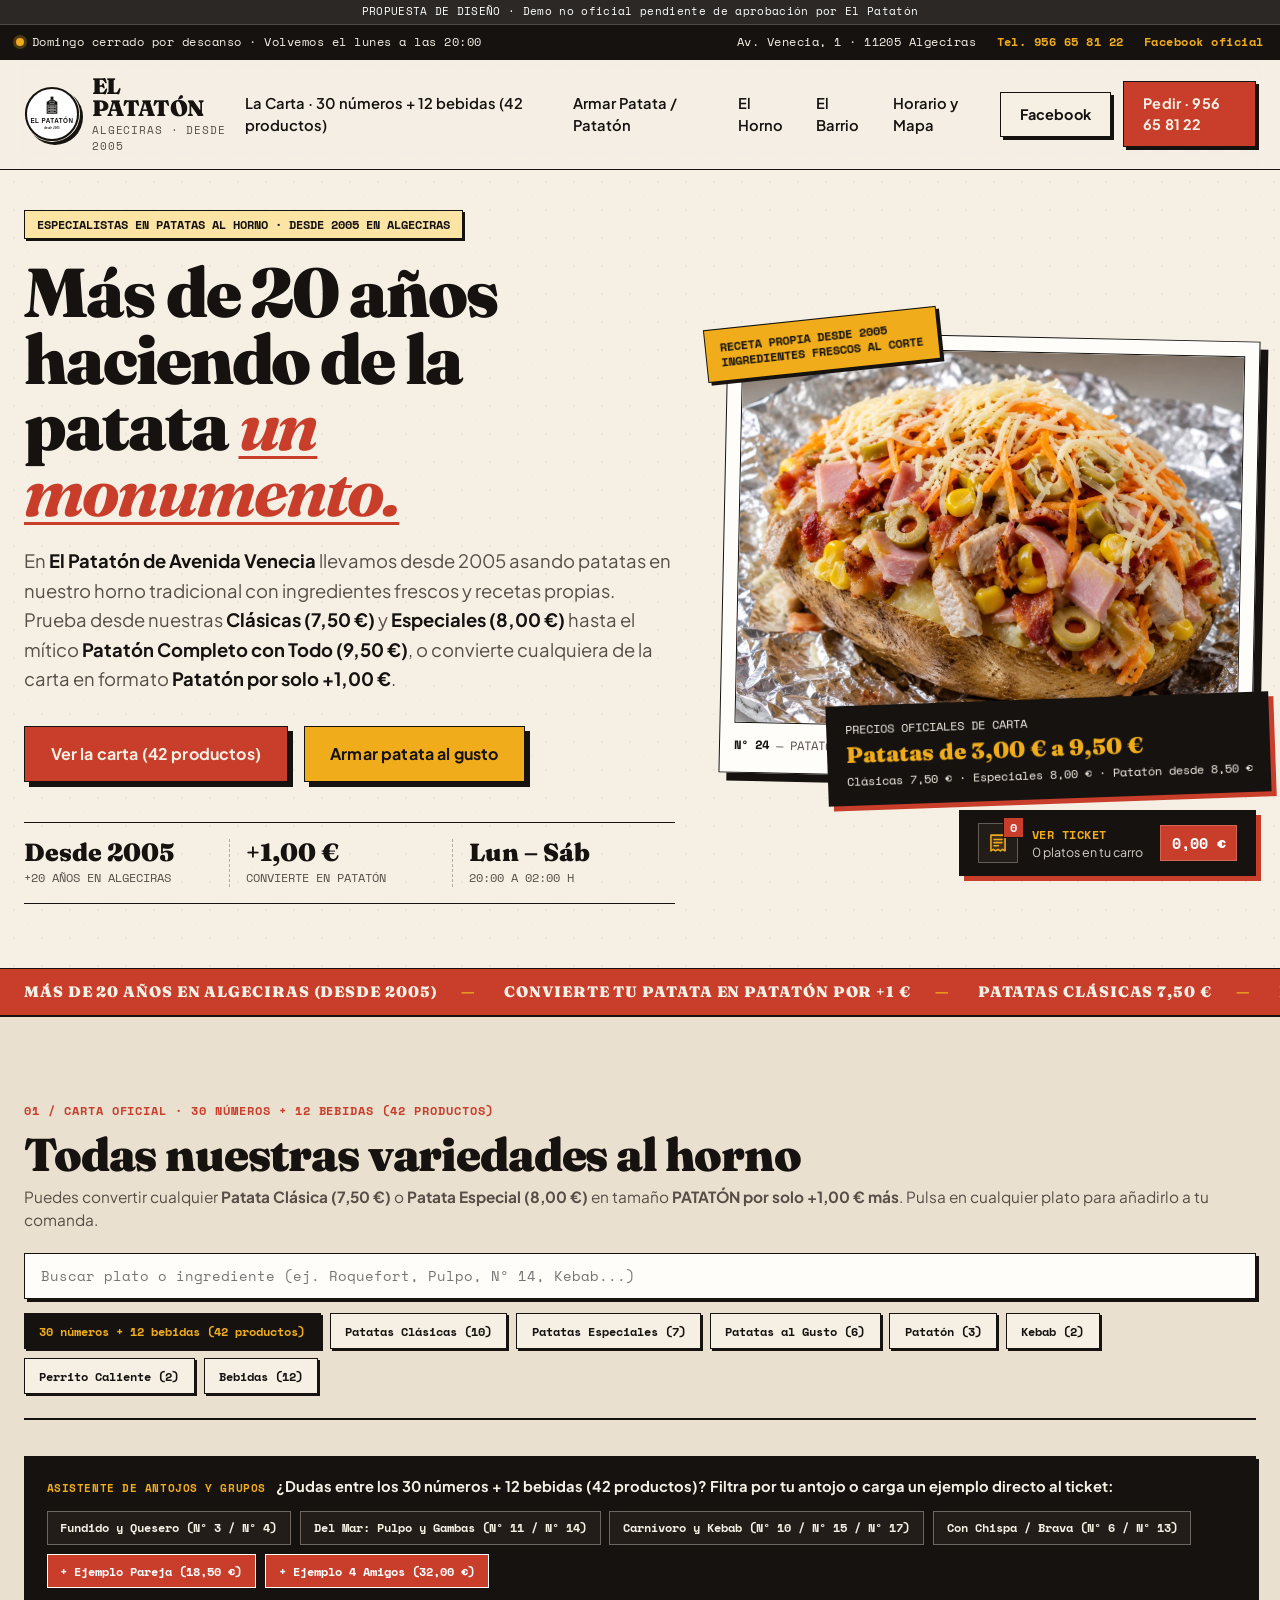
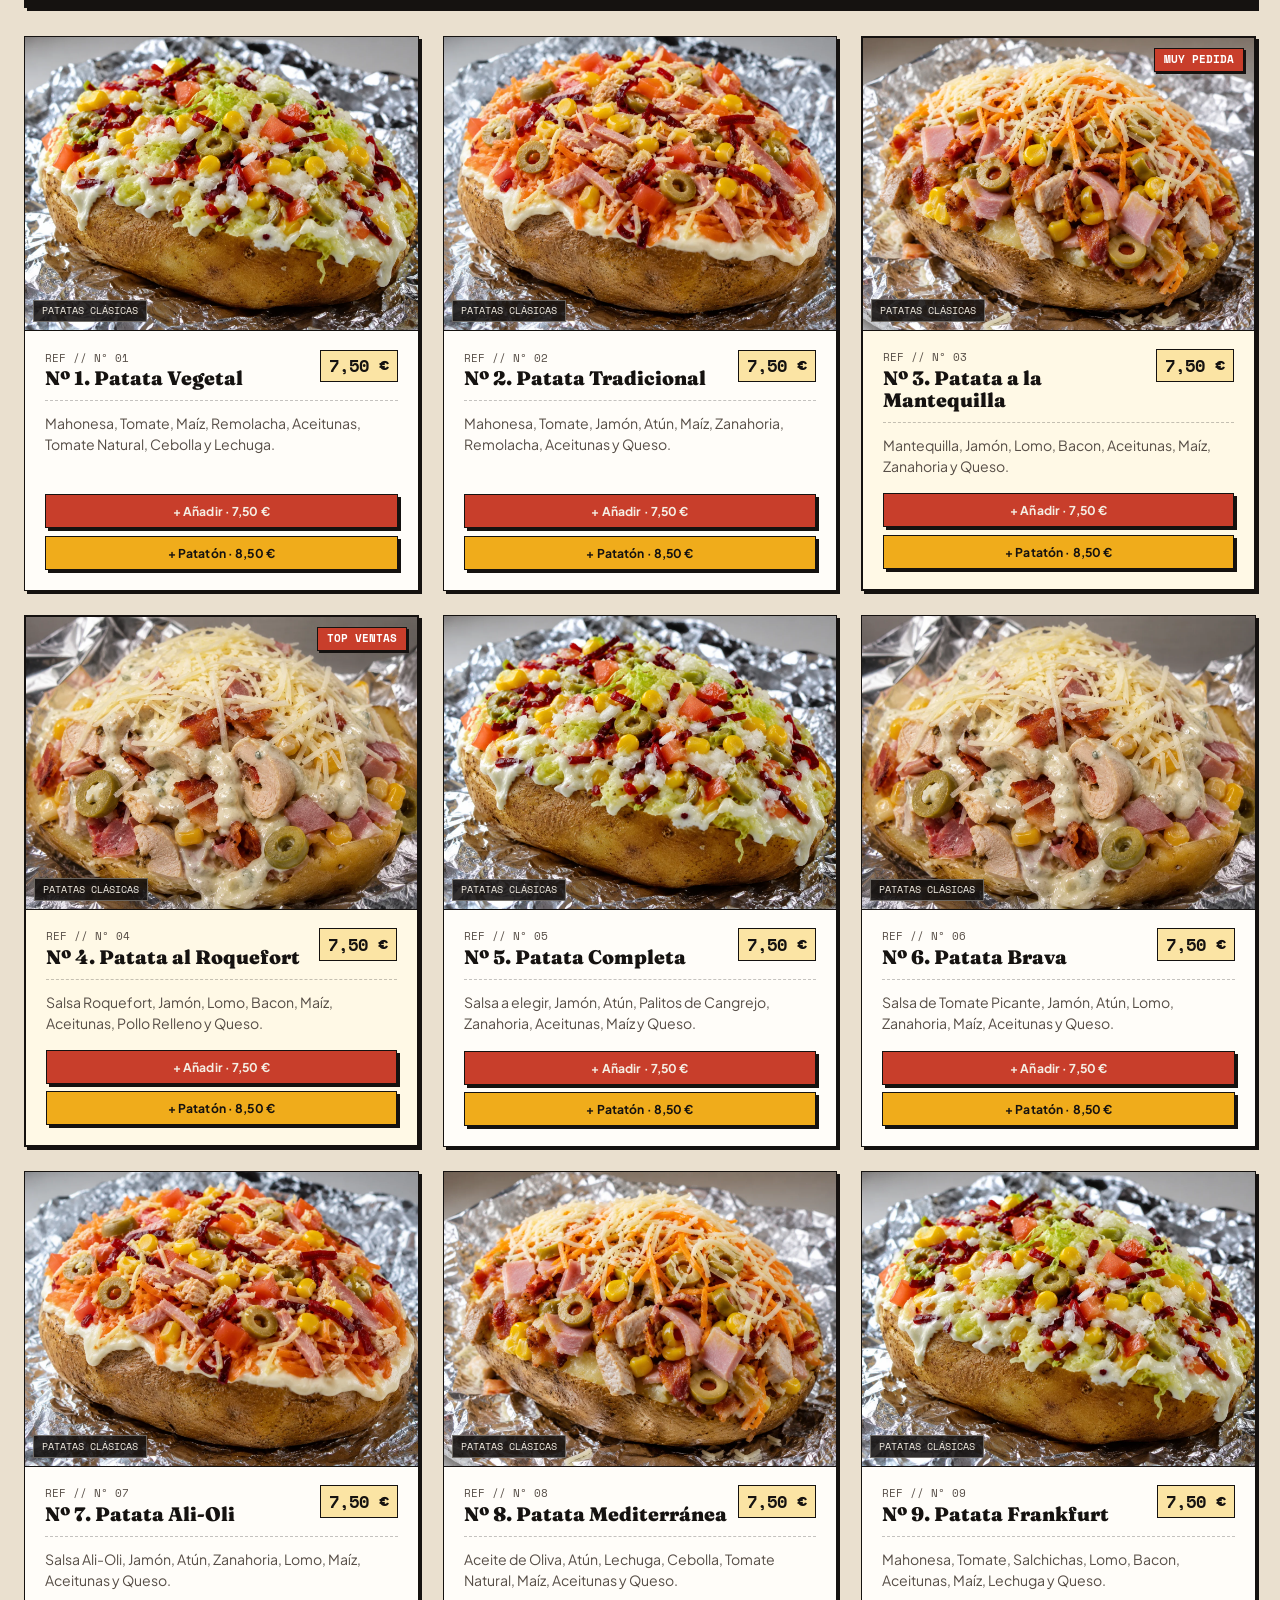
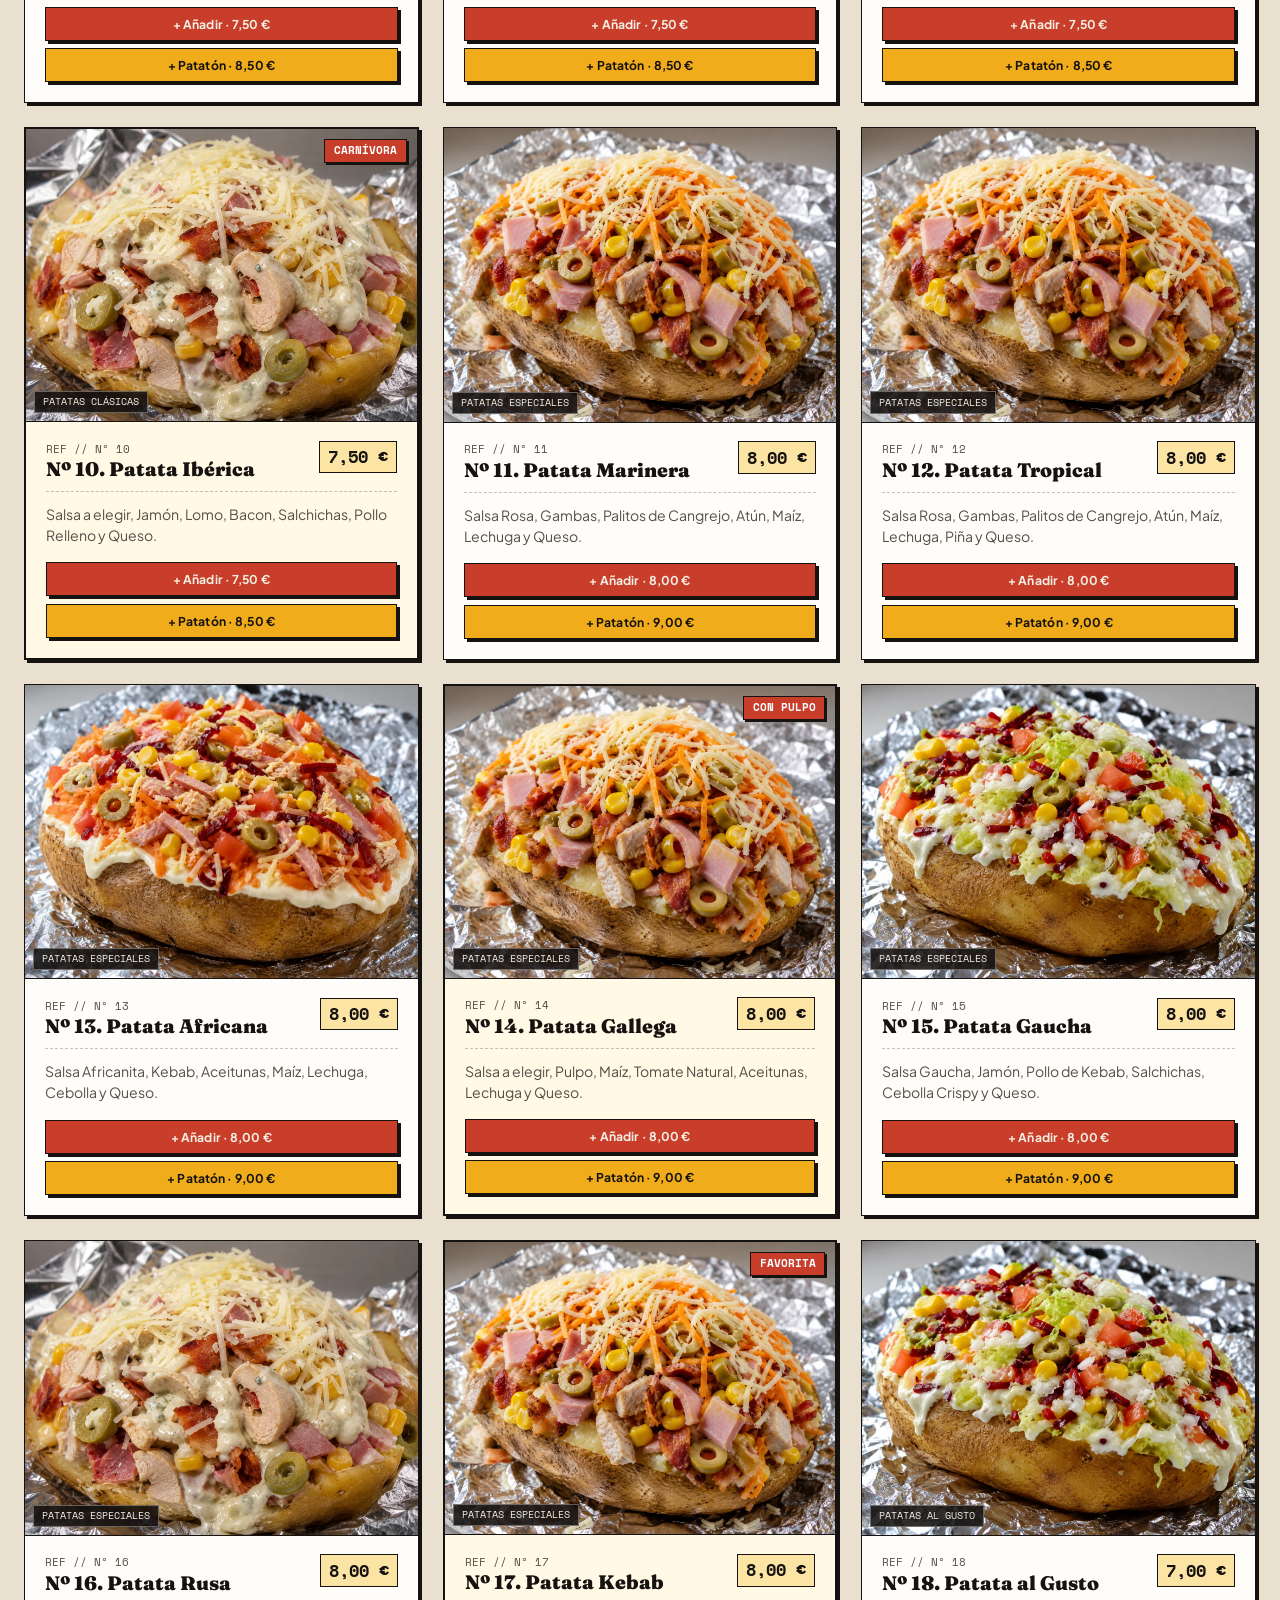
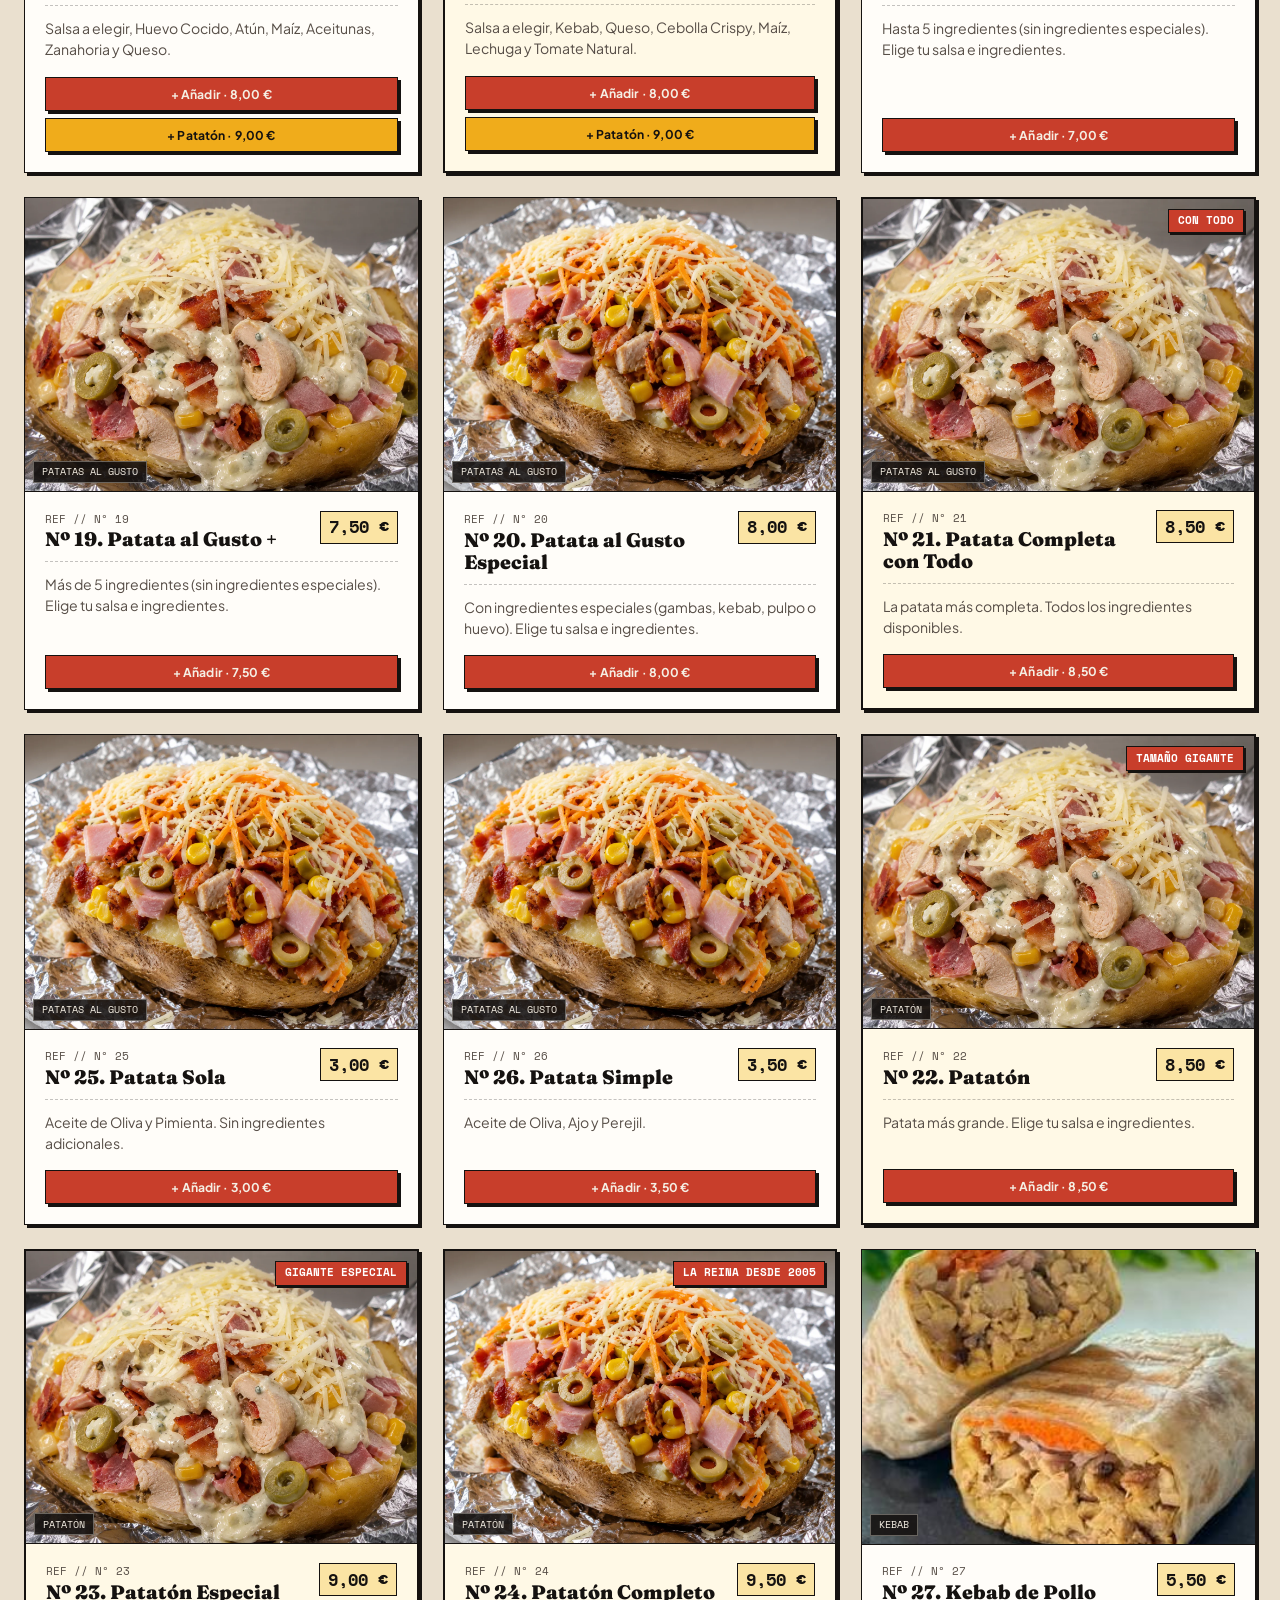
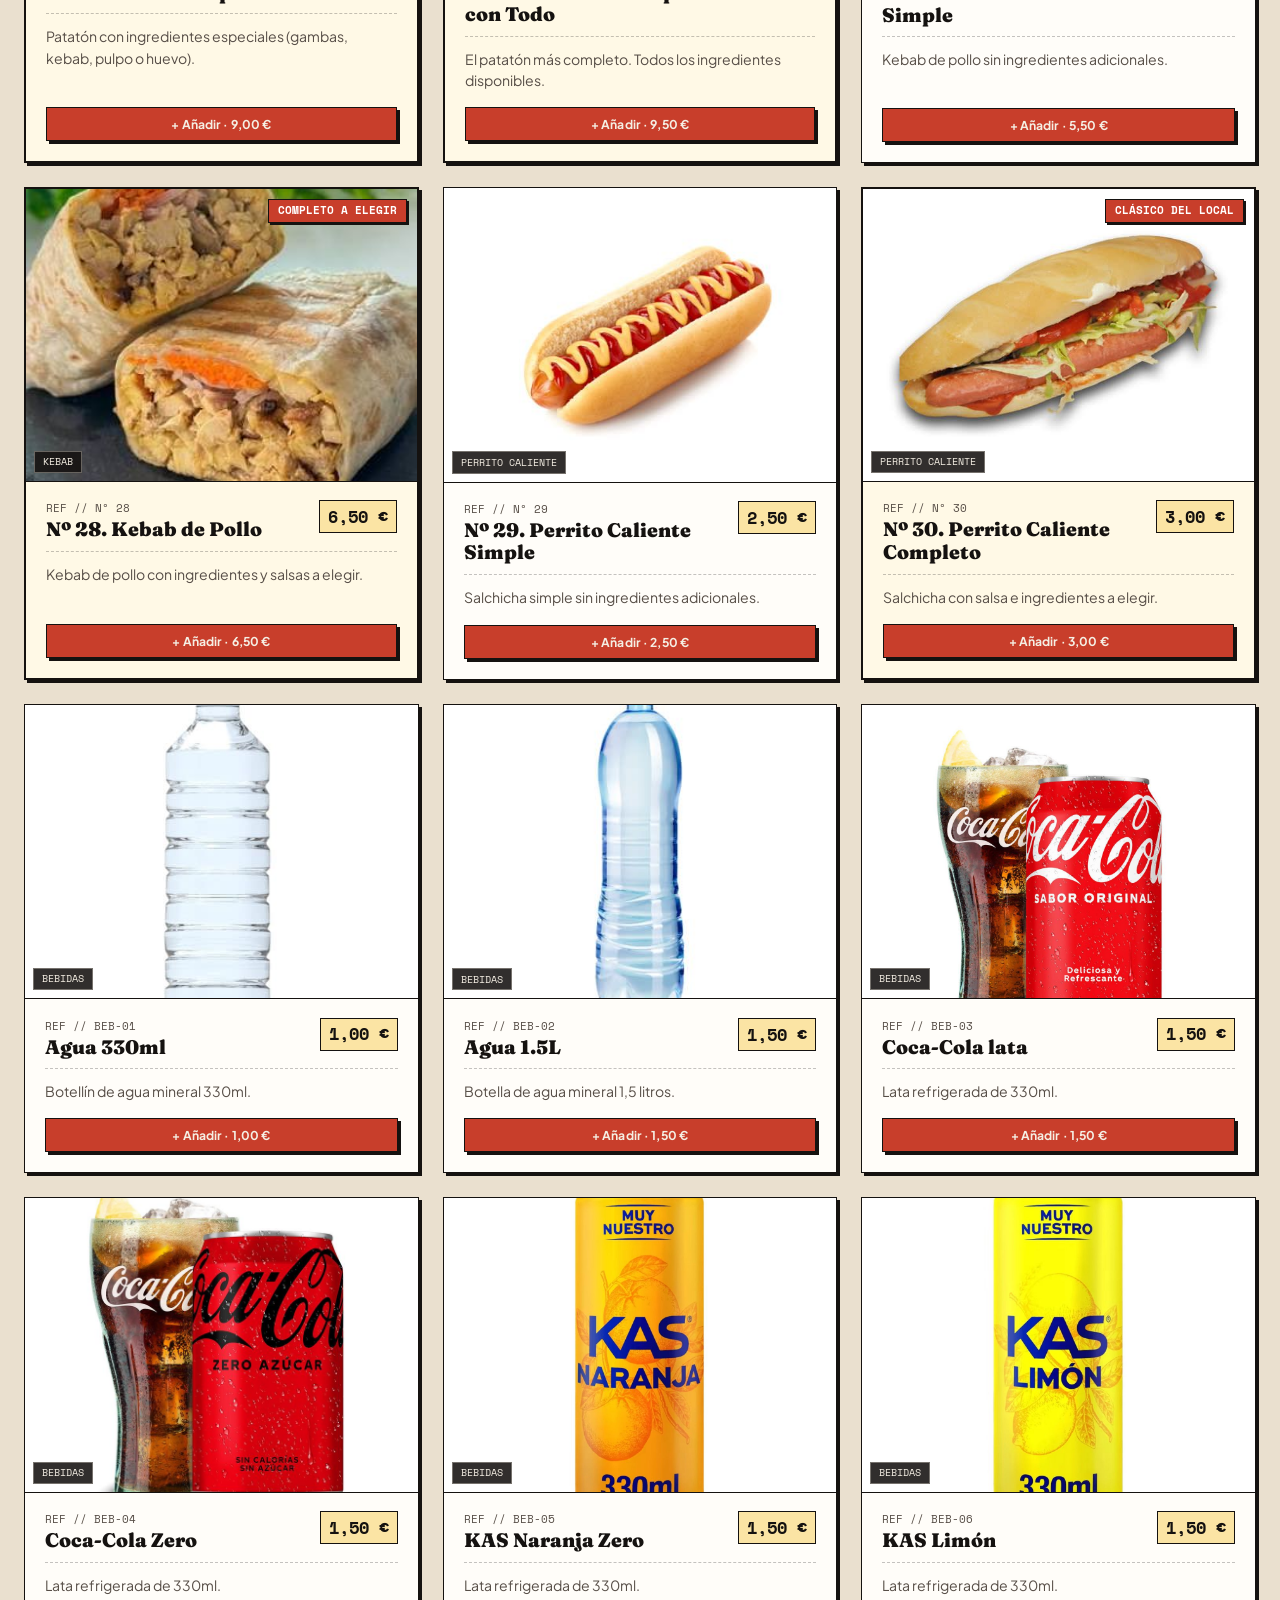
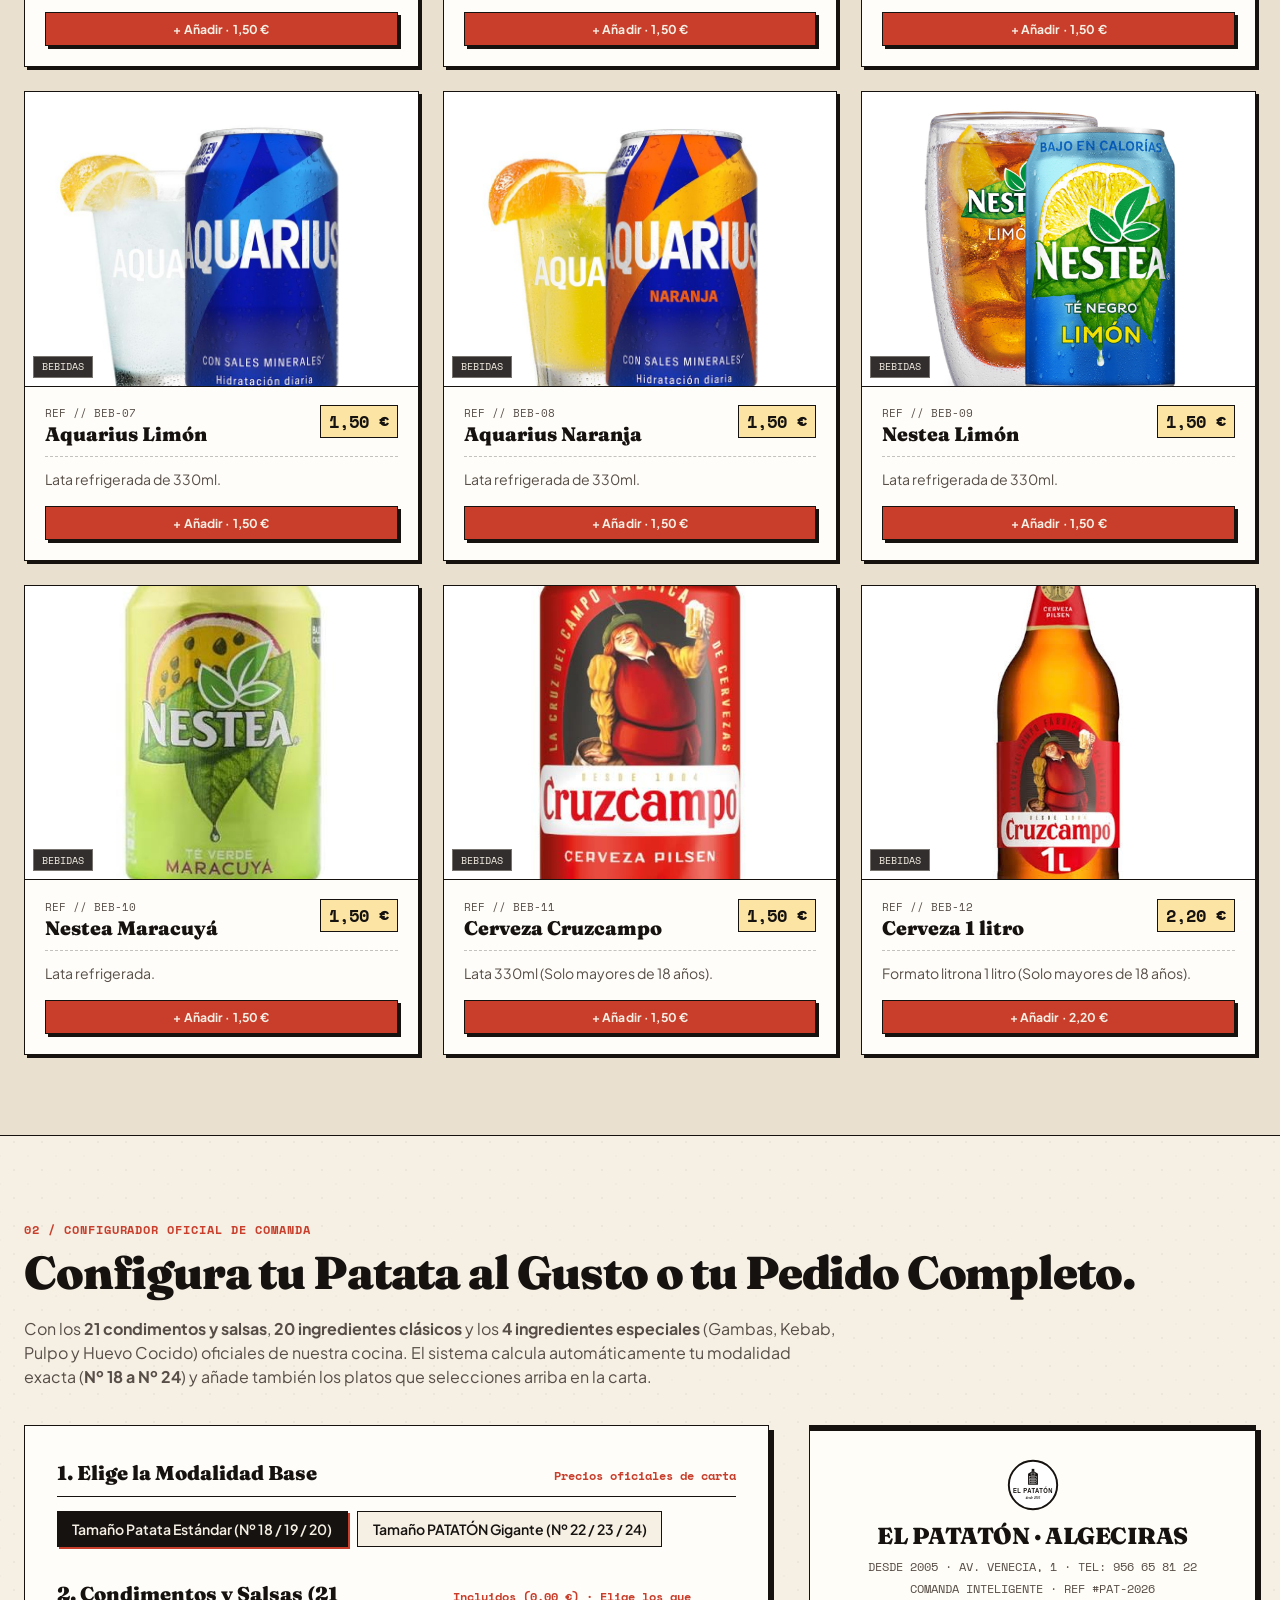
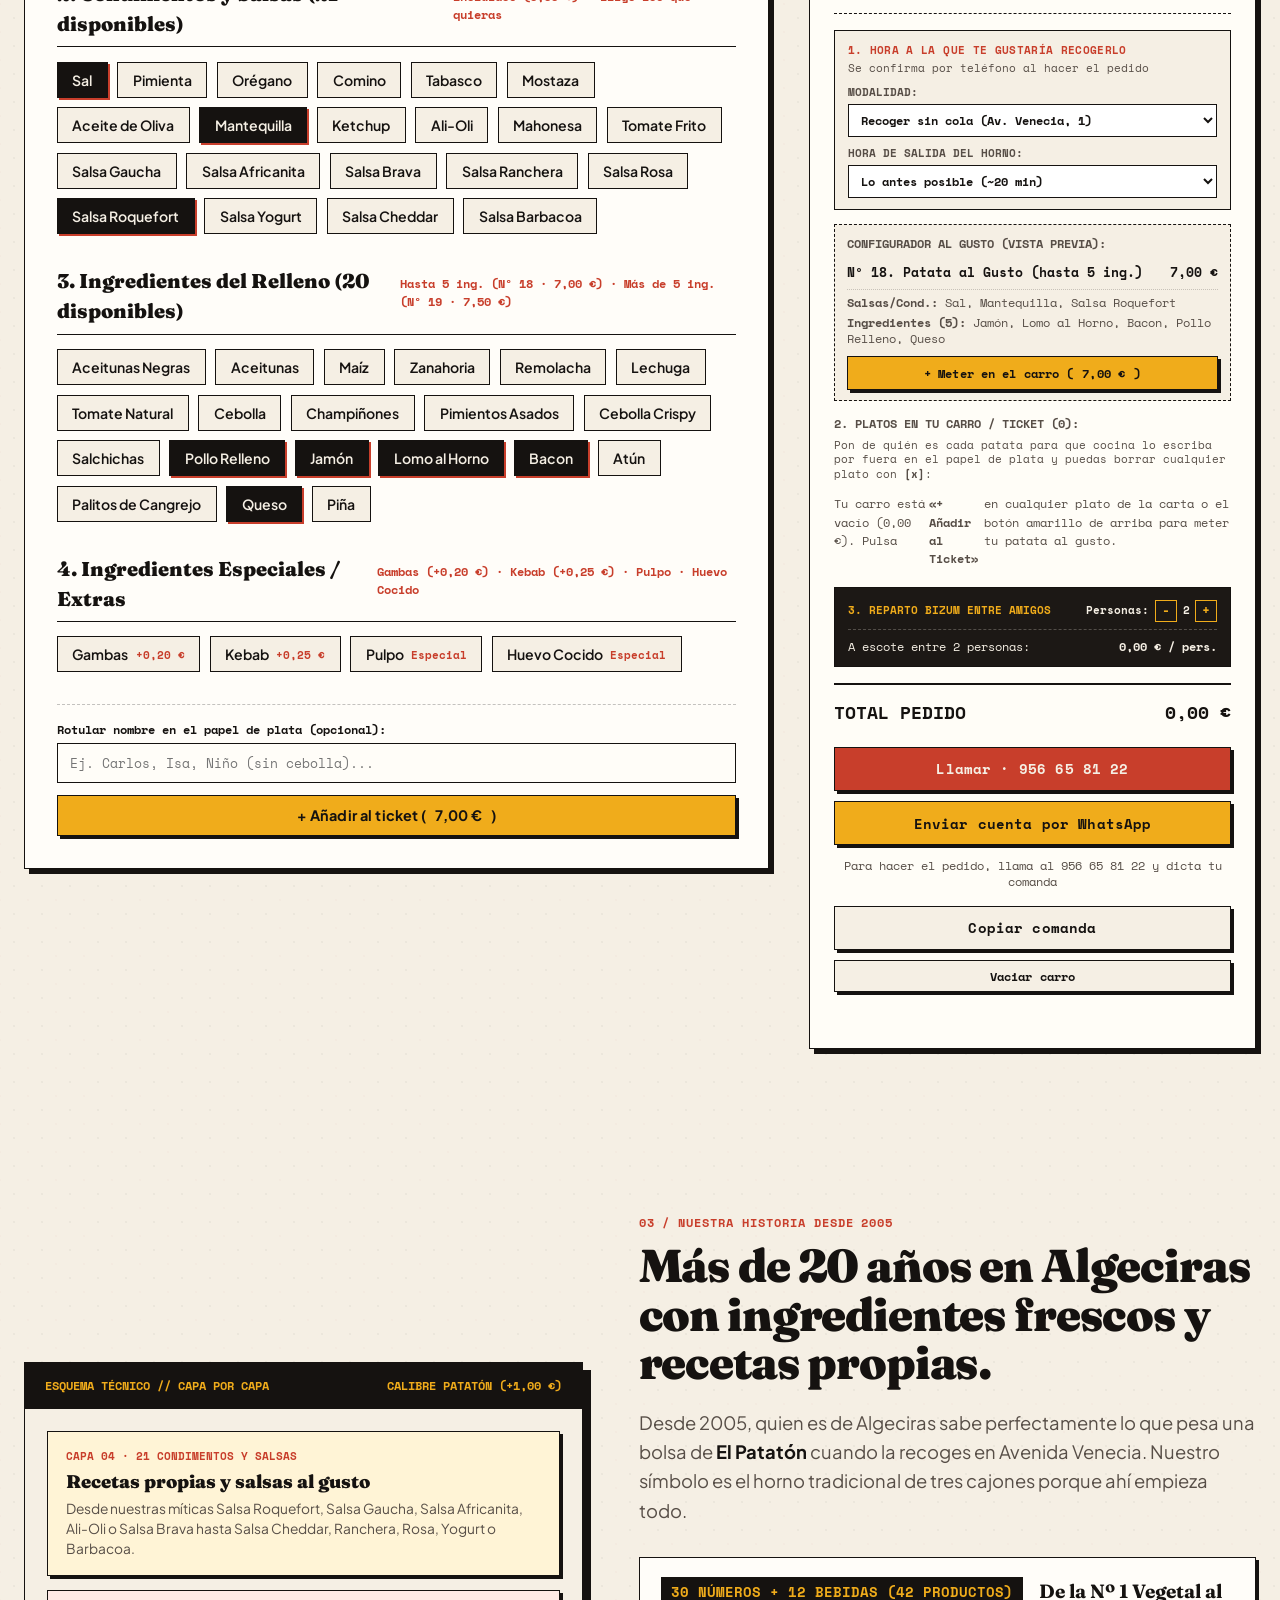
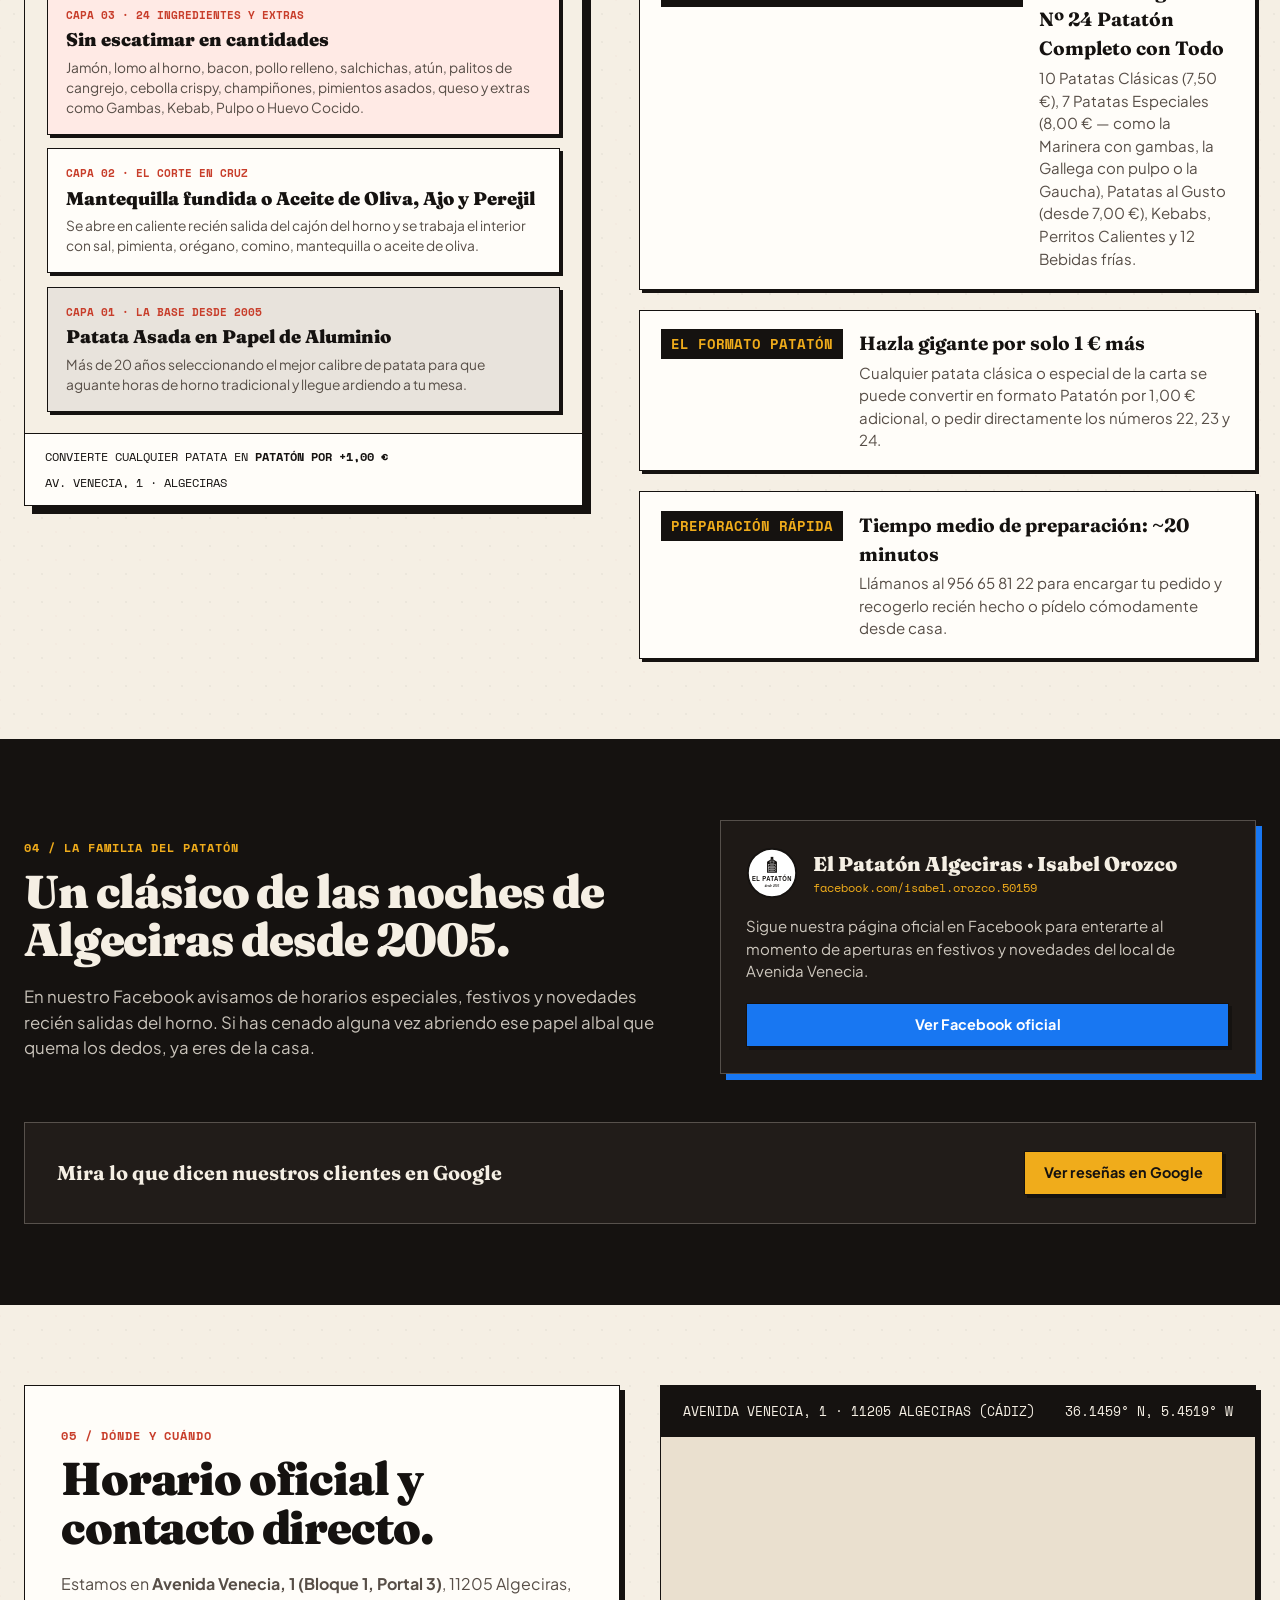
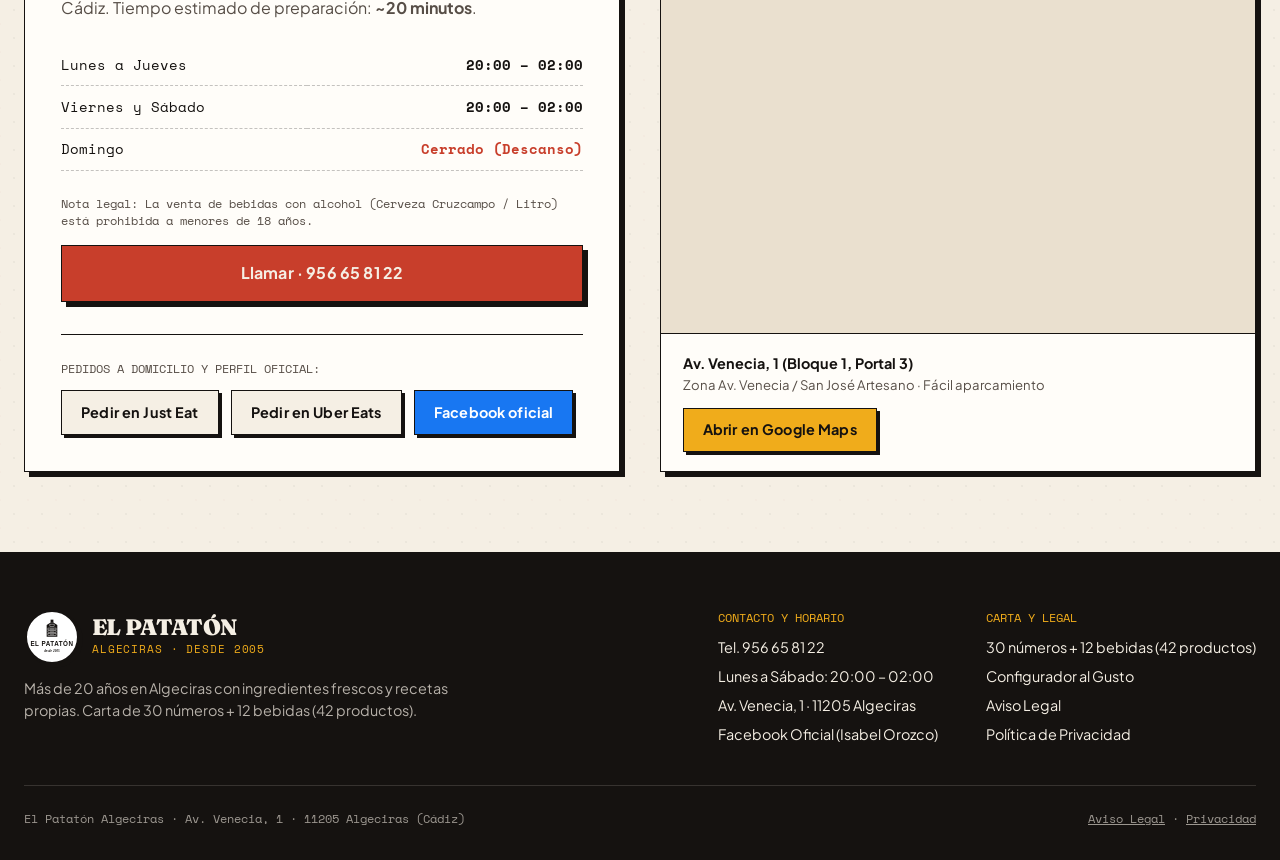
==== commit 6a7d4a50: "feat: static SEO menu cards, Restaurant JSON-LD, legal pages, local woff2 fonts, cleaner UI" ====
--- a/index.html
+++ b/index.html
@@ -3,18 +3,501 @@
 <head>
   <meta charset="UTF-8" />
   <meta name="viewport" content="width=device-width, initial-scale=1.0" />
-  <meta name="robots" content="noindex, nofollow">
+  <!-- CUANDO SE APRUEBE: quitar meta robots noindex, quitar .demo-banner y descomentar canonical -->
+  <meta name="robots" content="noindex, nofollow" />
+  <!-- <link rel="canonical" href="https://elpataton.com/" /> -->
   <title>El Patatón Algeciras — Especialistas en Patatas al Horno desde 2005</title>
-  <meta name="description" content="Más de 20 años en Algeciras con ingredientes frescos y recetas propias. Prueba La Patatón, nuestras 30 variedades de patatas asadas, kebabs y perritos calientes en Av. Venecia." />
+  <meta name="description" content="Más de 20 años en Algeciras con ingredientes frescos y recetas propias. Carta de 30 números + 12 bebidas (42 productos) en Av. Venecia, 1." />
   <link rel="icon" type="image/svg+xml" href="assets/logo-pataton.svg" />
   <link rel="alternate icon" type="image/png" href="assets/logo-pataton.png" />
-
-  <!-- Tipografías editoriales + Oswald para fidelidad al logotipo oficial -->
-  <link rel="preconnect" href="https://fonts.googleapis.com">
-  <link rel="preconnect" href="https://fonts.gstatic.com" crossorigin>
-  <link href="https://fonts.googleapis.com/css2?family=Fraunces:ital,opsz,wght@0,9..144,700;0,9..144,900;1,9..144,700&family=Oswald:wght@600;700&family=Plus+Jakarta+Sans:wght@400;500;600;700&family=Space+Mono:wght@400;700&family=Syne:wght@700;800&display=swap" rel="stylesheet">
-
-  <link rel="stylesheet" href="styles.css?v=20261101-7" />
+  <link rel="stylesheet" href="styles.css?v=20261101-8" />
+  <script type="application/ld+json">
+{
+  "@context": "https://schema.org",
+  "@type": "Restaurant",
+  "name": "El Patatón",
+  "address": {
+    "@type": "PostalAddress",
+    "streetAddress": "Av. Venecia, 1",
+    "postalCode": "11205",
+    "addressLocality": "Algeciras",
+    "addressRegion": "Cádiz",
+    "addressCountry": "ES"
+  },
+  "telephone": "+34956658122",
+  "openingHours": "Mo-Sa 20:00-02:00",
+  "servesCuisine": "Patatas asadas",
+  "priceRange": "€",
+  "hasMenu": {
+    "@type": "Menu",
+    "name": "Carta de El Patatón (30 números + 12 bebidas)",
+    "hasMenuSection": [
+      {
+        "@type": "MenuSection",
+        "name": "Patatas Clásicas",
+        "hasMenuItem": [
+          {
+            "@type": "MenuItem",
+            "name": "Nº 1. Patata Vegetal",
+            "offers": {
+              "@type": "Offer",
+              "price": "7.50",
+              "priceCurrency": "EUR"
+            },
+            "description": "Mahonesa, Tomate, Maíz, Remolacha, Aceitunas, Tomate Natural, Cebolla y Lechuga."
+          },
+          {
+            "@type": "MenuItem",
+            "name": "Nº 2. Patata Tradicional",
+            "offers": {
+              "@type": "Offer",
+              "price": "7.50",
+              "priceCurrency": "EUR"
+            },
+            "description": "Mahonesa, Tomate, Jamón, Atún, Maíz, Zanahoria, Remolacha, Aceitunas y Queso."
+          },
+          {
+            "@type": "MenuItem",
+            "name": "Nº 3. Patata a la Mantequilla",
+            "offers": {
+              "@type": "Offer",
+              "price": "7.50",
+              "priceCurrency": "EUR"
+            },
+            "description": "Mantequilla, Jamón, Lomo, Bacon, Aceitunas, Maíz, Zanahoria y Queso."
+          },
+          {
+            "@type": "MenuItem",
+            "name": "Nº 4. Patata al Roquefort",
+            "offers": {
+              "@type": "Offer",
+              "price": "7.50",
+              "priceCurrency": "EUR"
+            },
+            "description": "Salsa Roquefort, Jamón, Lomo, Bacon, Maíz, Aceitunas, Pollo Relleno y Queso."
+          },
+          {
+            "@type": "MenuItem",
+            "name": "Nº 5. Patata Completa",
+            "offers": {
+              "@type": "Offer",
+              "price": "7.50",
+              "priceCurrency": "EUR"
+            },
+            "description": "Salsa a elegir, Jamón, Atún, Palitos de Cangrejo, Zanahoria, Aceitunas, Maíz y Queso."
+          },
+          {
+            "@type": "MenuItem",
+            "name": "Nº 6. Patata Brava",
+            "offers": {
+              "@type": "Offer",
+              "price": "7.50",
+              "priceCurrency": "EUR"
+            },
+            "description": "Salsa de Tomate Picante, Jamón, Atún, Lomo, Zanahoria, Maíz, Aceitunas y Queso."
+          },
+          {
+            "@type": "MenuItem",
+            "name": "Nº 7. Patata Ali-Oli",
+            "offers": {
+              "@type": "Offer",
+              "price": "7.50",
+              "priceCurrency": "EUR"
+            },
+            "description": "Salsa Ali-Oli, Jamón, Atún, Zanahoria, Lomo, Maíz, Aceitunas y Queso."
+          },
+          {
+            "@type": "MenuItem",
+            "name": "Nº 8. Patata Mediterránea",
+            "offers": {
+              "@type": "Offer",
+              "price": "7.50",
+              "priceCurrency": "EUR"
+            },
+            "description": "Aceite de Oliva, Atún, Lechuga, Cebolla, Tomate Natural, Maíz, Aceitunas y Queso."
+          },
+          {
+            "@type": "MenuItem",
+            "name": "Nº 9. Patata Frankfurt",
+            "offers": {
+              "@type": "Offer",
+              "price": "7.50",
+              "priceCurrency": "EUR"
+            },
+            "description": "Mahonesa, Tomate, Salchichas, Lomo, Bacon, Aceitunas, Maíz, Lechuga y Queso."
+          },
+          {
+            "@type": "MenuItem",
+            "name": "Nº 10. Patata Ibérica",
+            "offers": {
+              "@type": "Offer",
+              "price": "7.50",
+              "priceCurrency": "EUR"
+            },
+            "description": "Salsa a elegir, Jamón, Lomo, Bacon, Salchichas, Pollo Relleno y Queso."
+          }
+        ]
+      },
+      {
+        "@type": "MenuSection",
+        "name": "Patatas Especiales",
+        "hasMenuItem": [
+          {
+            "@type": "MenuItem",
+            "name": "Nº 11. Patata Marinera",
+            "offers": {
+              "@type": "Offer",
+              "price": "8.00",
+              "priceCurrency": "EUR"
+            },
+            "description": "Salsa Rosa, Gambas, Palitos de Cangrejo, Atún, Maíz, Lechuga y Queso."
+          },
+          {
+            "@type": "MenuItem",
+            "name": "Nº 12. Patata Tropical",
+            "offers": {
+              "@type": "Offer",
+              "price": "8.00",
+              "priceCurrency": "EUR"
+            },
+            "description": "Salsa Rosa, Gambas, Palitos de Cangrejo, Atún, Maíz, Lechuga, Piña y Queso."
+          },
+          {
+            "@type": "MenuItem",
+            "name": "Nº 13. Patata Africana",
+            "offers": {
+              "@type": "Offer",
+              "price": "8.00",
+              "priceCurrency": "EUR"
+            },
+            "description": "Salsa Africanita, Kebab, Aceitunas, Maíz, Lechuga, Cebolla y Queso."
+          },
+          {
+            "@type": "MenuItem",
+            "name": "Nº 14. Patata Gallega",
+            "offers": {
+              "@type": "Offer",
+              "price": "8.00",
+              "priceCurrency": "EUR"
+            },
+            "description": "Salsa a elegir, Pulpo, Maíz, Tomate Natural, Aceitunas, Lechuga y Queso."
+          },
+          {
+            "@type": "MenuItem",
+            "name": "Nº 15. Patata Gaucha",
+            "offers": {
+              "@type": "Offer",
+              "price": "8.00",
+              "priceCurrency": "EUR"
+            },
+            "description": "Salsa Gaucha, Jamón, Pollo de Kebab, Salchichas, Cebolla Crispy y Queso."
+          },
+          {
+            "@type": "MenuItem",
+            "name": "Nº 16. Patata Rusa",
+            "offers": {
+              "@type": "Offer",
+              "price": "8.00",
+              "priceCurrency": "EUR"
+            },
+            "description": "Salsa a elegir, Huevo Cocido, Atún, Maíz, Aceitunas, Zanahoria y Queso."
+          },
+          {
+            "@type": "MenuItem",
+            "name": "Nº 17. Patata Kebab",
+            "offers": {
+              "@type": "Offer",
+              "price": "8.00",
+              "priceCurrency": "EUR"
+            },
+            "description": "Salsa a elegir, Kebab, Queso, Cebolla Crispy, Maíz, Lechuga y Tomate Natural."
+          }
+        ]
+      },
+      {
+        "@type": "MenuSection",
+        "name": "Patatas al Gusto",
+        "hasMenuItem": [
+          {
+            "@type": "MenuItem",
+            "name": "Nº 18. Patata al Gusto",
+            "offers": {
+              "@type": "Offer",
+              "price": "7.00",
+              "priceCurrency": "EUR"
+            },
+            "description": "Hasta 5 ingredientes (sin ingredientes especiales). Elige tu salsa e ingredientes."
+          },
+          {
+            "@type": "MenuItem",
+            "name": "Nº 19. Patata al Gusto +",
+            "offers": {
+              "@type": "Offer",
+              "price": "7.50",
+              "priceCurrency": "EUR"
+            },
+            "description": "Más de 5 ingredientes (sin ingredientes especiales). Elige tu salsa e ingredientes."
+          },
+          {
+            "@type": "MenuItem",
+            "name": "Nº 20. Patata al Gusto Especial",
+            "offers": {
+              "@type": "Offer",
+              "price": "8.00",
+              "priceCurrency": "EUR"
+            },
+            "description": "Con ingredientes especiales (gambas, kebab, pulpo o huevo). Elige tu salsa e ingredientes."
+          },
+          {
+            "@type": "MenuItem",
+            "name": "Nº 21. Patata Completa con Todo",
+            "offers": {
+              "@type": "Offer",
+              "price": "8.50",
+              "priceCurrency": "EUR"
+            },
+            "description": "La patata más completa. Todos los ingredientes disponibles."
+          },
+          {
+            "@type": "MenuItem",
+            "name": "Nº 25. Patata Sola",
+            "offers": {
+              "@type": "Offer",
+              "price": "3.00",
+              "priceCurrency": "EUR"
+            },
+            "description": "Aceite de Oliva y Pimienta. Sin ingredientes adicionales."
+          },
+          {
+            "@type": "MenuItem",
+            "name": "Nº 26. Patata Simple",
+            "offers": {
+              "@type": "Offer",
+              "price": "3.50",
+              "priceCurrency": "EUR"
+            },
+            "description": "Aceite de Oliva, Ajo y Perejil."
+          }
+        ]
+      },
+      {
+        "@type": "MenuSection",
+        "name": "Patatón",
+        "hasMenuItem": [
+          {
+            "@type": "MenuItem",
+            "name": "Nº 22. Patatón",
+            "offers": {
+              "@type": "Offer",
+              "price": "8.50",
+              "priceCurrency": "EUR"
+            },
+            "description": "Patata más grande. Elige tu salsa e ingredientes."
+          },
+          {
+            "@type": "MenuItem",
+            "name": "Nº 23. Patatón Especial",
+            "offers": {
+              "@type": "Offer",
+              "price": "9.00",
+              "priceCurrency": "EUR"
+            },
+            "description": "Patatón con ingredientes especiales (gambas, kebab, pulpo o huevo)."
+          },
+          {
+            "@type": "MenuItem",
+            "name": "Nº 24. Patatón Completo con Todo",
+            "offers": {
+              "@type": "Offer",
+              "price": "9.50",
+              "priceCurrency": "EUR"
+            },
+            "description": "El patatón más completo. Todos los ingredientes disponibles."
+          }
+        ]
+      },
+      {
+        "@type": "MenuSection",
+        "name": "Kebab",
+        "hasMenuItem": [
+          {
+            "@type": "MenuItem",
+            "name": "Nº 27. Kebab de Pollo Simple",
+            "offers": {
+              "@type": "Offer",
+              "price": "5.50",
+              "priceCurrency": "EUR"
+            },
+            "description": "Kebab de pollo sin ingredientes adicionales."
+          },
+          {
+            "@type": "MenuItem",
+            "name": "Nº 28. Kebab de Pollo",
+            "offers": {
+              "@type": "Offer",
+              "price": "6.50",
+              "priceCurrency": "EUR"
+            },
+            "description": "Kebab de pollo con ingredientes y salsas a elegir."
+          }
+        ]
+      },
+      {
+        "@type": "MenuSection",
+        "name": "Perrito Caliente",
+        "hasMenuItem": [
+          {
+            "@type": "MenuItem",
+            "name": "Nº 29. Perrito Caliente Simple",
+            "offers": {
+              "@type": "Offer",
+              "price": "2.50",
+              "priceCurrency": "EUR"
+            },
+            "description": "Salchicha simple sin ingredientes adicionales."
+          },
+          {
+            "@type": "MenuItem",
+            "name": "Nº 30. Perrito Caliente Completo",
+            "offers": {
+              "@type": "Offer",
+              "price": "3.00",
+              "priceCurrency": "EUR"
+            },
+            "description": "Salchicha con salsa e ingredientes a elegir."
+          }
+        ]
+      },
+      {
+        "@type": "MenuSection",
+        "name": "Bebidas",
+        "hasMenuItem": [
+          {
+            "@type": "MenuItem",
+            "name": "Agua 330ml",
+            "offers": {
+              "@type": "Offer",
+              "price": "1.00",
+              "priceCurrency": "EUR"
+            },
+            "description": "Botellín de agua mineral 330ml."
+          },
+          {
+            "@type": "MenuItem",
+            "name": "Agua 1.5L",
+            "offers": {
+              "@type": "Offer",
+              "price": "1.50",
+              "priceCurrency": "EUR"
+            },
+            "description": "Botella de agua mineral 1,5 litros."
+          },
+          {
+            "@type": "MenuItem",
+            "name": "Coca-Cola lata",
+            "offers": {
+              "@type": "Offer",
+              "price": "1.50",
+              "priceCurrency": "EUR"
+            },
+            "description": "Lata refrigerada de 330ml."
+          },
+          {
+            "@type": "MenuItem",
+            "name": "Coca-Cola Zero",
+            "offers": {
+              "@type": "Offer",
+              "price": "1.50",
+              "priceCurrency": "EUR"
+            },
+            "description": "Lata refrigerada de 330ml."
+          },
+          {
+            "@type": "MenuItem",
+            "name": "KAS Naranja Zero",
+            "offers": {
+              "@type": "Offer",
+              "price": "1.50",
+              "priceCurrency": "EUR"
+            },
+            "description": "Lata refrigerada de 330ml."
+          },
+          {
+            "@type": "MenuItem",
+            "name": "KAS Limón",
+            "offers": {
+              "@type": "Offer",
+              "price": "1.50",
+              "priceCurrency": "EUR"
+            },
+            "description": "Lata refrigerada de 330ml."
+          },
+          {
+            "@type": "MenuItem",
+            "name": "Aquarius Limón",
+            "offers": {
+              "@type": "Offer",
+              "price": "1.50",
+              "priceCurrency": "EUR"
+            },
+            "description": "Lata refrigerada de 330ml."
+          },
+          {
+            "@type": "MenuItem",
+            "name": "Aquarius Naranja",
+            "offers": {
+              "@type": "Offer",
+              "price": "1.50",
+              "priceCurrency": "EUR"
+            },
+            "description": "Lata refrigerada de 330ml."
+          },
+          {
+            "@type": "MenuItem",
+            "name": "Nestea Limón",
+            "offers": {
+              "@type": "Offer",
+              "price": "1.50",
+              "priceCurrency": "EUR"
+            },
+            "description": "Lata refrigerada de 330ml."
+          },
+          {
+            "@type": "MenuItem",
+            "name": "Nestea Maracuyá",
+            "offers": {
+              "@type": "Offer",
+              "price": "1.50",
+              "priceCurrency": "EUR"
+            },
+            "description": "Lata refrigerada."
+          },
+          {
+            "@type": "MenuItem",
+            "name": "Cerveza Cruzcampo",
+            "offers": {
+              "@type": "Offer",
+              "price": "1.50",
+              "priceCurrency": "EUR"
+            },
+            "description": "Lata 330ml (Solo mayores de 18 años)."
+          },
+          {
+            "@type": "MenuItem",
+            "name": "Cerveza 1 litro",
+            "offers": {
+              "@type": "Offer",
+              "price": "2.20",
+              "priceCurrency": "EUR"
+            },
+            "description": "Formato litrona 1 litro (Solo mayores de 18 años)."
+          }
+        ]
+      }
+    ]
+  }
+}
+  </script>
 </head>
 <body class="is-unwrapping">
 
@@ -70,7 +553,7 @@
     </div>
   </div>
 
-  <!-- AVISO VISIBLE DE PROPUESTA / DEMOSTRACIÓN NO OFICIAL -->
+  <!-- CUANDO SE APRUEBE: quitar .demo-banner -->
   <div class="demo-banner" role="region" aria-label="Aviso de versión de demostración">
     PROPUESTA DE DISEÑO · Demo no oficial pendiente de aprobación por El Patatón
   </div>
@@ -79,12 +562,12 @@
   <div class="top-bar">
     <div class="top-bar__status">
       <span id="live-status-dot" class="status-dot"></span>
-      <span id="live-status-text">HORNO DE AV. VENECIA — LUNES A SÁBADO (20:00 – 02:00) · DOMINGO CERRADO</span>
+      <span id="live-status-text">Horno de Av. Venecia · Lunes a Sábado (20:00 – 02:00) · Domingo cerrado</span>
     </div>
     <div class="top-bar__right">
-      <span>DIR. // Av. Venecia, 1 · 11205 Algeciras</span>
-      <a href="tel:956658122" class="top-bar__link">TEL. 956 65 81 22</a>
-      <a href="https://www.facebook.com/isabel.orozco.50159/?locale=es_LA" target="_blank" rel="noopener noreferrer" class="top-bar__link">FACEBOOK OFICIAL</a>
+      <span>Av. Venecia, 1 · 11205 Algeciras</span>
+      <a href="tel:956658122" class="top-bar__link">Tel. 956 65 81 22</a>
+      <a href="https://www.facebook.com/isabel.orozco.50159/?locale=es_LA" target="_blank" rel="noopener noreferrer" class="top-bar__link">Facebook oficial</a>
     </div>
   </div>
 
@@ -133,7 +616,7 @@
     <section class="hero">
       <div class="hero__content">
         <div class="hero__kicker">
-          <span>ESPECIALISTAS EN PATATAS AL HORNO · DESDE 2005 EN ALGECIRAS</span>
+          <span>Especialistas en patatas al horno · Desde 2005 en Algeciras</span>
         </div>
 
         <h1 class="hero__title">
@@ -145,8 +628,8 @@
         </p>
 
         <div class="hero__cta-group">
-          <a href="#la-carta" class="btn btn--primary btn--lg">Ver Carta: 30 números + 12 bebidas (42 productos)</a>
-          <a href="#al-gusto" class="btn btn--butter btn--lg">Armar Patata o Patatón al Gusto</a>
+          <a href="#la-carta" class="btn btn--primary btn--lg">Ver la carta (42 productos)</a>
+          <a href="#al-gusto" class="btn btn--butter btn--lg">Armar patata al gusto</a>
         </div>
 
         <div class="hero__facts">
@@ -250,10 +733,10 @@
           </div>
         </div>
 
-        <!-- SERVICIO EXCLUSIVO 1: RECOMENDADOR POR ANTOJO Y EJEMPLOS CON 1 CLIC -->
+        <!-- RECOMENDADOR POR ANTOJO Y EJEMPLOS CON 1 CLIC -->
         <div class="craving-bar" aria-label="Recomendador rápido del horno y ejemplos de pedido">
           <div class="craving-bar__head">
-            <span class="craving-bar__tag">SERVICIO EXCLUSIVO // ASISTENTE DE ANTOJOS Y PEÑAS</span>
+            <span class="craving-bar__tag">Asistente de antojos y grupos</span>
             <span class="craving-bar__title">¿Dudas entre los 30 números + 12 bebidas (42 productos)? Filtra por tu antojo o carga un ejemplo directo al ticket:</span>
           </div>
           <div class="craving-bar__chips">
@@ -262,15 +745,850 @@
             <button type="button" class="craving-chip" data-craving="carnivoro">Carnívoro y Kebab (Nº 10 / Nº 15 / Nº 17)</button>
             <button type="button" class="craving-chip" data-craving="picante">Con Chispa / Brava (Nº 6 / Nº 13)</button>
             <button type="button" class="craving-chip craving-chip--combo" id="btn-combo-pareja">
-              + Cargar ejemplo «Pareja» (2 Patatas + 2 Bebidas · 18,50 €)
+              + Ejemplo Pareja (18,50 €)
             </button>
             <button type="button" class="craving-chip craving-chip--combo" id="btn-combo-amigos">
-              + Cargar ejemplo «Peña 4 Amigos» c/ Nombres en el Albal (32,00 €)
+              + Ejemplo 4 Amigos (32,00 €)
             </button>
           </div>
         </div>
 
-        <div id="menu-grid" class="menu-grid"></div>
+        <div id="menu-grid" class="menu-grid">
+          <article class="menu-card" data-id="1" data-category="clasicas">
+            <div class="menu-card__photo-wrap">
+              <img src="assets/productos/76388521294a4e05af44c7c09997235d.webp" alt="Nº 1. Patata Vegetal" loading="lazy" class="menu-card__photo" />
+              <span class="menu-card__cat-pill">Patatas Clásicas</span>
+            </div>
+            <div class="menu-card__body">
+              <div class="menu-card__top">
+                <div>
+                  <span class="menu-card__code">REF // Nº 01</span>
+                  <h3 class="menu-card__title">Nº 1. Patata Vegetal</h3>
+                </div>
+                <span class="menu-card__price">7,50 €</span>
+              </div>
+              <p class="menu-card__desc">Mahonesa, Tomate, Maíz, Remolacha, Aceitunas, Tomate Natural, Cebolla y Lechuga.</p>
+              <div class="menu-card__actions">
+                <button type="button" class="btn btn--primary menu-card__btn" data-add-id="1" data-pataton="0">+ Añadir · 7,50 €</button>
+                <button type="button" class="btn btn--butter menu-card__btn" data-add-id="1" data-pataton="1">+ Patatón · 8,50 €</button>
+              </div>
+            </div>
+          </article>
+          <article class="menu-card" data-id="2" data-category="clasicas">
+            <div class="menu-card__photo-wrap">
+              <img src="assets/productos/7c8ea8d84ecc46baa0c5c858a9ce10aa.webp" alt="Nº 2. Patata Tradicional" loading="lazy" class="menu-card__photo" />
+              <span class="menu-card__cat-pill">Patatas Clásicas</span>
+            </div>
+            <div class="menu-card__body">
+              <div class="menu-card__top">
+                <div>
+                  <span class="menu-card__code">REF // Nº 02</span>
+                  <h3 class="menu-card__title">Nº 2. Patata Tradicional</h3>
+                </div>
+                <span class="menu-card__price">7,50 €</span>
+              </div>
+              <p class="menu-card__desc">Mahonesa, Tomate, Jamón, Atún, Maíz, Zanahoria, Remolacha, Aceitunas y Queso.</p>
+              <div class="menu-card__actions">
+                <button type="button" class="btn btn--primary menu-card__btn" data-add-id="2" data-pataton="0">+ Añadir · 7,50 €</button>
+                <button type="button" class="btn btn--butter menu-card__btn" data-add-id="2" data-pataton="1">+ Patatón · 8,50 €</button>
+              </div>
+            </div>
+          </article>
+          <article class="menu-card menu-card--featured" data-id="3" data-category="clasicas">
+            <!-- CONFIRMAR CON ISA Y CRISTINA -->
+            <span class="menu-card__badge">MUY PEDIDA</span>
+            <div class="menu-card__photo-wrap">
+              <img src="assets/productos/fe635409f98844b795e0567dd30a3c94.webp" alt="Nº 3. Patata a la Mantequilla" loading="lazy" class="menu-card__photo" />
+              <span class="menu-card__cat-pill">Patatas Clásicas</span>
+            </div>
+            <div class="menu-card__body">
+              <div class="menu-card__top">
+                <div>
+                  <span class="menu-card__code">REF // Nº 03</span>
+                  <h3 class="menu-card__title">Nº 3. Patata a la Mantequilla</h3>
+                </div>
+                <span class="menu-card__price">7,50 €</span>
+              </div>
+              <p class="menu-card__desc">Mantequilla, Jamón, Lomo, Bacon, Aceitunas, Maíz, Zanahoria y Queso.</p>
+              <div class="menu-card__actions">
+                <button type="button" class="btn btn--primary menu-card__btn" data-add-id="3" data-pataton="0">+ Añadir · 7,50 €</button>
+                <button type="button" class="btn btn--butter menu-card__btn" data-add-id="3" data-pataton="1">+ Patatón · 8,50 €</button>
+              </div>
+            </div>
+          </article>
+          <article class="menu-card menu-card--featured" data-id="4" data-category="clasicas">
+            <!-- CONFIRMAR CON ISA Y CRISTINA -->
+            <span class="menu-card__badge">TOP VENTAS</span>
+            <div class="menu-card__photo-wrap">
+              <img src="assets/productos/7ca06624442340e8885ac6f102b80269.webp" alt="Nº 4. Patata al Roquefort" loading="lazy" class="menu-card__photo" />
+              <span class="menu-card__cat-pill">Patatas Clásicas</span>
+            </div>
+            <div class="menu-card__body">
+              <div class="menu-card__top">
+                <div>
+                  <span class="menu-card__code">REF // Nº 04</span>
+                  <h3 class="menu-card__title">Nº 4. Patata al Roquefort</h3>
+                </div>
+                <span class="menu-card__price">7,50 €</span>
+              </div>
+              <p class="menu-card__desc">Salsa Roquefort, Jamón, Lomo, Bacon, Maíz, Aceitunas, Pollo Relleno y Queso.</p>
+              <div class="menu-card__actions">
+                <button type="button" class="btn btn--primary menu-card__btn" data-add-id="4" data-pataton="0">+ Añadir · 7,50 €</button>
+                <button type="button" class="btn btn--butter menu-card__btn" data-add-id="4" data-pataton="1">+ Patatón · 8,50 €</button>
+              </div>
+            </div>
+          </article>
+          <article class="menu-card" data-id="5" data-category="clasicas">
+            <div class="menu-card__photo-wrap">
+              <img src="assets/productos/5a294e6d2a404637a06ed490ea8ebb3c.webp" alt="Nº 5. Patata Completa" loading="lazy" class="menu-card__photo" />
+              <span class="menu-card__cat-pill">Patatas Clásicas</span>
+            </div>
+            <div class="menu-card__body">
+              <div class="menu-card__top">
+                <div>
+                  <span class="menu-card__code">REF // Nº 05</span>
+                  <h3 class="menu-card__title">Nº 5. Patata Completa</h3>
+                </div>
+                <span class="menu-card__price">7,50 €</span>
+              </div>
+              <p class="menu-card__desc">Salsa a elegir, Jamón, Atún, Palitos de Cangrejo, Zanahoria, Aceitunas, Maíz y Queso.</p>
+              <div class="menu-card__actions">
+                <button type="button" class="btn btn--primary menu-card__btn" data-add-id="5" data-pataton="0">+ Añadir · 7,50 €</button>
+                <button type="button" class="btn btn--butter menu-card__btn" data-add-id="5" data-pataton="1">+ Patatón · 8,50 €</button>
+              </div>
+            </div>
+          </article>
+          <article class="menu-card" data-id="6" data-category="clasicas">
+            <div class="menu-card__photo-wrap">
+              <img src="assets/productos/3abad0e8c1084166b9f7165c2028a7bd.webp" alt="Nº 6. Patata Brava" loading="lazy" class="menu-card__photo" />
+              <span class="menu-card__cat-pill">Patatas Clásicas</span>
+            </div>
+            <div class="menu-card__body">
+              <div class="menu-card__top">
+                <div>
+                  <span class="menu-card__code">REF // Nº 06</span>
+                  <h3 class="menu-card__title">Nº 6. Patata Brava</h3>
+                </div>
+                <span class="menu-card__price">7,50 €</span>
+              </div>
+              <p class="menu-card__desc">Salsa de Tomate Picante, Jamón, Atún, Lomo, Zanahoria, Maíz, Aceitunas y Queso.</p>
+              <div class="menu-card__actions">
+                <button type="button" class="btn btn--primary menu-card__btn" data-add-id="6" data-pataton="0">+ Añadir · 7,50 €</button>
+                <button type="button" class="btn btn--butter menu-card__btn" data-add-id="6" data-pataton="1">+ Patatón · 8,50 €</button>
+              </div>
+            </div>
+          </article>
+          <article class="menu-card" data-id="7" data-category="clasicas">
+            <div class="menu-card__photo-wrap">
+              <img src="assets/productos/6d95b95e29ad45bfaba754866959c5d7.webp" alt="Nº 7. Patata Ali-Oli" loading="lazy" class="menu-card__photo" />
+              <span class="menu-card__cat-pill">Patatas Clásicas</span>
+            </div>
+            <div class="menu-card__body">
+              <div class="menu-card__top">
+                <div>
+                  <span class="menu-card__code">REF // Nº 07</span>
+                  <h3 class="menu-card__title">Nº 7. Patata Ali-Oli</h3>
+                </div>
+                <span class="menu-card__price">7,50 €</span>
+              </div>
+              <p class="menu-card__desc">Salsa Ali-Oli, Jamón, Atún, Zanahoria, Lomo, Maíz, Aceitunas y Queso.</p>
+              <div class="menu-card__actions">
+                <button type="button" class="btn btn--primary menu-card__btn" data-add-id="7" data-pataton="0">+ Añadir · 7,50 €</button>
+                <button type="button" class="btn btn--butter menu-card__btn" data-add-id="7" data-pataton="1">+ Patatón · 8,50 €</button>
+              </div>
+            </div>
+          </article>
+          <article class="menu-card" data-id="8" data-category="clasicas">
+            <div class="menu-card__photo-wrap">
+              <img src="assets/productos/58039c1aeac244b38fa80c57f53f81de.webp" alt="Nº 8. Patata Mediterránea" loading="lazy" class="menu-card__photo" />
+              <span class="menu-card__cat-pill">Patatas Clásicas</span>
+            </div>
+            <div class="menu-card__body">
+              <div class="menu-card__top">
+                <div>
+                  <span class="menu-card__code">REF // Nº 08</span>
+                  <h3 class="menu-card__title">Nº 8. Patata Mediterránea</h3>
+                </div>
+                <span class="menu-card__price">7,50 €</span>
+              </div>
+              <p class="menu-card__desc">Aceite de Oliva, Atún, Lechuga, Cebolla, Tomate Natural, Maíz, Aceitunas y Queso.</p>
+              <div class="menu-card__actions">
+                <button type="button" class="btn btn--primary menu-card__btn" data-add-id="8" data-pataton="0">+ Añadir · 7,50 €</button>
+                <button type="button" class="btn btn--butter menu-card__btn" data-add-id="8" data-pataton="1">+ Patatón · 8,50 €</button>
+              </div>
+            </div>
+          </article>
+          <article class="menu-card" data-id="9" data-category="clasicas">
+            <div class="menu-card__photo-wrap">
+              <img src="assets/productos/a4f88f5b1f384a38a6f0ce845e10f944.webp" alt="Nº 9. Patata Frankfurt" loading="lazy" class="menu-card__photo" />
+              <span class="menu-card__cat-pill">Patatas Clásicas</span>
+            </div>
+            <div class="menu-card__body">
+              <div class="menu-card__top">
+                <div>
+                  <span class="menu-card__code">REF // Nº 09</span>
+                  <h3 class="menu-card__title">Nº 9. Patata Frankfurt</h3>
+                </div>
+                <span class="menu-card__price">7,50 €</span>
+              </div>
+              <p class="menu-card__desc">Mahonesa, Tomate, Salchichas, Lomo, Bacon, Aceitunas, Maíz, Lechuga y Queso.</p>
+              <div class="menu-card__actions">
+                <button type="button" class="btn btn--primary menu-card__btn" data-add-id="9" data-pataton="0">+ Añadir · 7,50 €</button>
+                <button type="button" class="btn btn--butter menu-card__btn" data-add-id="9" data-pataton="1">+ Patatón · 8,50 €</button>
+              </div>
+            </div>
+          </article>
+          <article class="menu-card menu-card--featured" data-id="10" data-category="clasicas">
+            <!-- CONFIRMAR CON ISA Y CRISTINA -->
+            <span class="menu-card__badge">CARNÍVORA</span>
+            <div class="menu-card__photo-wrap">
+              <img src="assets/productos/f9b4cfaef6d84eb3bba9c31282f1adf2.webp" alt="Nº 10. Patata Ibérica" loading="lazy" class="menu-card__photo" />
+              <span class="menu-card__cat-pill">Patatas Clásicas</span>
+            </div>
+            <div class="menu-card__body">
+              <div class="menu-card__top">
+                <div>
+                  <span class="menu-card__code">REF // Nº 10</span>
+                  <h3 class="menu-card__title">Nº 10. Patata Ibérica</h3>
+                </div>
+                <span class="menu-card__price">7,50 €</span>
+              </div>
+              <p class="menu-card__desc">Salsa a elegir, Jamón, Lomo, Bacon, Salchichas, Pollo Relleno y Queso.</p>
+              <div class="menu-card__actions">
+                <button type="button" class="btn btn--primary menu-card__btn" data-add-id="10" data-pataton="0">+ Añadir · 7,50 €</button>
+                <button type="button" class="btn btn--butter menu-card__btn" data-add-id="10" data-pataton="1">+ Patatón · 8,50 €</button>
+              </div>
+            </div>
+          </article>
+          <article class="menu-card" data-id="11" data-category="especiales">
+            <div class="menu-card__photo-wrap">
+              <img src="assets/productos/c09f400ccc91414b96aab8f4908c5be4.webp" alt="Nº 11. Patata Marinera" loading="lazy" class="menu-card__photo" />
+              <span class="menu-card__cat-pill">Patatas Especiales</span>
+            </div>
+            <div class="menu-card__body">
+              <div class="menu-card__top">
+                <div>
+                  <span class="menu-card__code">REF // Nº 11</span>
+                  <h3 class="menu-card__title">Nº 11. Patata Marinera</h3>
+                </div>
+                <span class="menu-card__price">8,00 €</span>
+              </div>
+              <p class="menu-card__desc">Salsa Rosa, Gambas, Palitos de Cangrejo, Atún, Maíz, Lechuga y Queso.</p>
+              <div class="menu-card__actions">
+                <button type="button" class="btn btn--primary menu-card__btn" data-add-id="11" data-pataton="0">+ Añadir · 8,00 €</button>
+                <button type="button" class="btn btn--butter menu-card__btn" data-add-id="11" data-pataton="1">+ Patatón · 9,00 €</button>
+              </div>
+            </div>
+          </article>
+          <article class="menu-card" data-id="12" data-category="especiales">
+            <div class="menu-card__photo-wrap">
+              <img src="assets/productos/0658a57d5e074b8781a268be3b4128d9.webp" alt="Nº 12. Patata Tropical" loading="lazy" class="menu-card__photo" />
+              <span class="menu-card__cat-pill">Patatas Especiales</span>
+            </div>
+            <div class="menu-card__body">
+              <div class="menu-card__top">
+                <div>
+                  <span class="menu-card__code">REF // Nº 12</span>
+                  <h3 class="menu-card__title">Nº 12. Patata Tropical</h3>
+                </div>
+                <span class="menu-card__price">8,00 €</span>
+              </div>
+              <p class="menu-card__desc">Salsa Rosa, Gambas, Palitos de Cangrejo, Atún, Maíz, Lechuga, Piña y Queso.</p>
+              <div class="menu-card__actions">
+                <button type="button" class="btn btn--primary menu-card__btn" data-add-id="12" data-pataton="0">+ Añadir · 8,00 €</button>
+                <button type="button" class="btn btn--butter menu-card__btn" data-add-id="12" data-pataton="1">+ Patatón · 9,00 €</button>
+              </div>
+            </div>
+          </article>
+          <article class="menu-card" data-id="13" data-category="especiales">
+            <div class="menu-card__photo-wrap">
+              <img src="assets/productos/0d3660bb759241c18bc10eca0f39a86d.webp" alt="Nº 13. Patata Africana" loading="lazy" class="menu-card__photo" />
+              <span class="menu-card__cat-pill">Patatas Especiales</span>
+            </div>
+            <div class="menu-card__body">
+              <div class="menu-card__top">
+                <div>
+                  <span class="menu-card__code">REF // Nº 13</span>
+                  <h3 class="menu-card__title">Nº 13. Patata Africana</h3>
+                </div>
+                <span class="menu-card__price">8,00 €</span>
+              </div>
+              <p class="menu-card__desc">Salsa Africanita, Kebab, Aceitunas, Maíz, Lechuga, Cebolla y Queso.</p>
+              <div class="menu-card__actions">
+                <button type="button" class="btn btn--primary menu-card__btn" data-add-id="13" data-pataton="0">+ Añadir · 8,00 €</button>
+                <button type="button" class="btn btn--butter menu-card__btn" data-add-id="13" data-pataton="1">+ Patatón · 9,00 €</button>
+              </div>
+            </div>
+          </article>
+          <article class="menu-card menu-card--featured" data-id="14" data-category="especiales">
+            <span class="menu-card__badge">CON PULPO</span>
+            <div class="menu-card__photo-wrap">
+              <img src="assets/productos/5d4919085dbb47d6ad2d9c5a91577cf6.webp" alt="Nº 14. Patata Gallega" loading="lazy" class="menu-card__photo" />
+              <span class="menu-card__cat-pill">Patatas Especiales</span>
+            </div>
+            <div class="menu-card__body">
+              <div class="menu-card__top">
+                <div>
+                  <span class="menu-card__code">REF // Nº 14</span>
+                  <h3 class="menu-card__title">Nº 14. Patata Gallega</h3>
+                </div>
+                <span class="menu-card__price">8,00 €</span>
+              </div>
+              <p class="menu-card__desc">Salsa a elegir, Pulpo, Maíz, Tomate Natural, Aceitunas, Lechuga y Queso.</p>
+              <div class="menu-card__actions">
+                <button type="button" class="btn btn--primary menu-card__btn" data-add-id="14" data-pataton="0">+ Añadir · 8,00 €</button>
+                <button type="button" class="btn btn--butter menu-card__btn" data-add-id="14" data-pataton="1">+ Patatón · 9,00 €</button>
+              </div>
+            </div>
+          </article>
+          <article class="menu-card" data-id="15" data-category="especiales">
+            <div class="menu-card__photo-wrap">
+              <img src="assets/productos/57c7c44b3e104918b20d196849fd6b16.webp" alt="Nº 15. Patata Gaucha" loading="lazy" class="menu-card__photo" />
+              <span class="menu-card__cat-pill">Patatas Especiales</span>
+            </div>
+            <div class="menu-card__body">
+              <div class="menu-card__top">
+                <div>
+                  <span class="menu-card__code">REF // Nº 15</span>
+                  <h3 class="menu-card__title">Nº 15. Patata Gaucha</h3>
+                </div>
+                <span class="menu-card__price">8,00 €</span>
+              </div>
+              <p class="menu-card__desc">Salsa Gaucha, Jamón, Pollo de Kebab, Salchichas, Cebolla Crispy y Queso.</p>
+              <div class="menu-card__actions">
+                <button type="button" class="btn btn--primary menu-card__btn" data-add-id="15" data-pataton="0">+ Añadir · 8,00 €</button>
+                <button type="button" class="btn btn--butter menu-card__btn" data-add-id="15" data-pataton="1">+ Patatón · 9,00 €</button>
+              </div>
+            </div>
+          </article>
+          <article class="menu-card" data-id="16" data-category="especiales">
+            <div class="menu-card__photo-wrap">
+              <img src="assets/productos/da87a537ed9048fc9d2e6fcaeb590fd8.webp" alt="Nº 16. Patata Rusa" loading="lazy" class="menu-card__photo" />
+              <span class="menu-card__cat-pill">Patatas Especiales</span>
+            </div>
+            <div class="menu-card__body">
+              <div class="menu-card__top">
+                <div>
+                  <span class="menu-card__code">REF // Nº 16</span>
+                  <h3 class="menu-card__title">Nº 16. Patata Rusa</h3>
+                </div>
+                <span class="menu-card__price">8,00 €</span>
+              </div>
+              <p class="menu-card__desc">Salsa a elegir, Huevo Cocido, Atún, Maíz, Aceitunas, Zanahoria y Queso.</p>
+              <div class="menu-card__actions">
+                <button type="button" class="btn btn--primary menu-card__btn" data-add-id="16" data-pataton="0">+ Añadir · 8,00 €</button>
+                <button type="button" class="btn btn--butter menu-card__btn" data-add-id="16" data-pataton="1">+ Patatón · 9,00 €</button>
+              </div>
+            </div>
+          </article>
+          <article class="menu-card menu-card--featured" data-id="17" data-category="especiales">
+            <!-- CONFIRMAR CON ISA Y CRISTINA -->
+            <span class="menu-card__badge">FAVORITA</span>
+            <div class="menu-card__photo-wrap">
+              <img src="assets/productos/281e59d4eb8946f7892dab0d7a70941a.webp" alt="Nº 17. Patata Kebab" loading="lazy" class="menu-card__photo" />
+              <span class="menu-card__cat-pill">Patatas Especiales</span>
+            </div>
+            <div class="menu-card__body">
+              <div class="menu-card__top">
+                <div>
+                  <span class="menu-card__code">REF // Nº 17</span>
+                  <h3 class="menu-card__title">Nº 17. Patata Kebab</h3>
+                </div>
+                <span class="menu-card__price">8,00 €</span>
+              </div>
+              <p class="menu-card__desc">Salsa a elegir, Kebab, Queso, Cebolla Crispy, Maíz, Lechuga y Tomate Natural.</p>
+              <div class="menu-card__actions">
+                <button type="button" class="btn btn--primary menu-card__btn" data-add-id="17" data-pataton="0">+ Añadir · 8,00 €</button>
+                <button type="button" class="btn btn--butter menu-card__btn" data-add-id="17" data-pataton="1">+ Patatón · 9,00 €</button>
+              </div>
+            </div>
+          </article>
+          <article class="menu-card" data-id="18" data-category="gusto">
+            <div class="menu-card__photo-wrap">
+              <img src="assets/productos/0fbb438b5057410ebb05ed546d01e5cf.webp" alt="Nº 18. Patata al Gusto" loading="lazy" class="menu-card__photo" />
+              <span class="menu-card__cat-pill">Patatas al Gusto</span>
+            </div>
+            <div class="menu-card__body">
+              <div class="menu-card__top">
+                <div>
+                  <span class="menu-card__code">REF // Nº 18</span>
+                  <h3 class="menu-card__title">Nº 18. Patata al Gusto</h3>
+                </div>
+                <span class="menu-card__price">7,00 €</span>
+              </div>
+              <p class="menu-card__desc">Hasta 5 ingredientes (sin ingredientes especiales). Elige tu salsa e ingredientes.</p>
+              <div class="menu-card__actions">
+                <button type="button" class="btn btn--primary menu-card__btn" data-add-id="18" data-pataton="0">+ Añadir · 7,00 €</button>
+              </div>
+            </div>
+          </article>
+          <article class="menu-card" data-id="19" data-category="gusto">
+            <div class="menu-card__photo-wrap">
+              <img src="assets/productos/8ec33570dbee4a0da36dea07c1b6cbd8.webp" alt="Nº 19. Patata al Gusto +" loading="lazy" class="menu-card__photo" />
+              <span class="menu-card__cat-pill">Patatas al Gusto</span>
+            </div>
+            <div class="menu-card__body">
+              <div class="menu-card__top">
+                <div>
+                  <span class="menu-card__code">REF // Nº 19</span>
+                  <h3 class="menu-card__title">Nº 19. Patata al Gusto +</h3>
+                </div>
+                <span class="menu-card__price">7,50 €</span>
+              </div>
+              <p class="menu-card__desc">Más de 5 ingredientes (sin ingredientes especiales). Elige tu salsa e ingredientes.</p>
+              <div class="menu-card__actions">
+                <button type="button" class="btn btn--primary menu-card__btn" data-add-id="19" data-pataton="0">+ Añadir · 7,50 €</button>
+              </div>
+            </div>
+          </article>
+          <article class="menu-card" data-id="20" data-category="gusto">
+            <div class="menu-card__photo-wrap">
+              <img src="assets/productos/633959ad8fd74175892abed72b65b3b3.webp" alt="Nº 20. Patata al Gusto Especial" loading="lazy" class="menu-card__photo" />
+              <span class="menu-card__cat-pill">Patatas al Gusto</span>
+            </div>
+            <div class="menu-card__body">
+              <div class="menu-card__top">
+                <div>
+                  <span class="menu-card__code">REF // Nº 20</span>
+                  <h3 class="menu-card__title">Nº 20. Patata al Gusto Especial</h3>
+                </div>
+                <span class="menu-card__price">8,00 €</span>
+              </div>
+              <p class="menu-card__desc">Con ingredientes especiales (gambas, kebab, pulpo o huevo). Elige tu salsa e ingredientes.</p>
+              <div class="menu-card__actions">
+                <button type="button" class="btn btn--primary menu-card__btn" data-add-id="20" data-pataton="0">+ Añadir · 8,00 €</button>
+              </div>
+            </div>
+          </article>
+          <article class="menu-card menu-card--featured" data-id="21" data-category="gusto">
+            <span class="menu-card__badge">CON TODO</span>
+            <div class="menu-card__photo-wrap">
+              <img src="assets/productos/7d7e4377a2914594b4278bf0c020e627.webp" alt="Nº 21. Patata Completa con Todo" loading="lazy" class="menu-card__photo" />
+              <span class="menu-card__cat-pill">Patatas al Gusto</span>
+            </div>
+            <div class="menu-card__body">
+              <div class="menu-card__top">
+                <div>
+                  <span class="menu-card__code">REF // Nº 21</span>
+                  <h3 class="menu-card__title">Nº 21. Patata Completa con Todo</h3>
+                </div>
+                <span class="menu-card__price">8,50 €</span>
+              </div>
+              <p class="menu-card__desc">La patata más completa. Todos los ingredientes disponibles.</p>
+              <div class="menu-card__actions">
+                <button type="button" class="btn btn--primary menu-card__btn" data-add-id="21" data-pataton="0">+ Añadir · 8,50 €</button>
+              </div>
+            </div>
+          </article>
+          <article class="menu-card" data-id="22" data-category="gusto">
+            <div class="menu-card__photo-wrap">
+              <img src="assets/productos/eb0e4d5bede84134a2cc53906380a1fe.webp" alt="Nº 25. Patata Sola" loading="lazy" class="menu-card__photo" />
+              <span class="menu-card__cat-pill">Patatas al Gusto</span>
+            </div>
+            <div class="menu-card__body">
+              <div class="menu-card__top">
+                <div>
+                  <span class="menu-card__code">REF // Nº 25</span>
+                  <h3 class="menu-card__title">Nº 25. Patata Sola</h3>
+                </div>
+                <span class="menu-card__price">3,00 €</span>
+              </div>
+              <p class="menu-card__desc">Aceite de Oliva y Pimienta. Sin ingredientes adicionales.</p>
+              <div class="menu-card__actions">
+                <button type="button" class="btn btn--primary menu-card__btn" data-add-id="22" data-pataton="0">+ Añadir · 3,00 €</button>
+              </div>
+            </div>
+          </article>
+          <article class="menu-card" data-id="23" data-category="gusto">
+            <div class="menu-card__photo-wrap">
+              <img src="assets/productos/e723a248c6774a108f349c1c8f691c64.webp" alt="Nº 26. Patata Simple" loading="lazy" class="menu-card__photo" />
+              <span class="menu-card__cat-pill">Patatas al Gusto</span>
+            </div>
+            <div class="menu-card__body">
+              <div class="menu-card__top">
+                <div>
+                  <span class="menu-card__code">REF // Nº 26</span>
+                  <h3 class="menu-card__title">Nº 26. Patata Simple</h3>
+                </div>
+                <span class="menu-card__price">3,50 €</span>
+              </div>
+              <p class="menu-card__desc">Aceite de Oliva, Ajo y Perejil.</p>
+              <div class="menu-card__actions">
+                <button type="button" class="btn btn--primary menu-card__btn" data-add-id="23" data-pataton="0">+ Añadir · 3,50 €</button>
+              </div>
+            </div>
+          </article>
+          <article class="menu-card menu-card--featured" data-id="24" data-category="pataton">
+            <span class="menu-card__badge">TAMAÑO GIGANTE</span>
+            <div class="menu-card__photo-wrap">
+              <img src="assets/productos/6ad2fe78c5274f03bb91a58254b49802.webp" alt="Nº 22. Patatón" loading="lazy" class="menu-card__photo" />
+              <span class="menu-card__cat-pill">Patatón</span>
+            </div>
+            <div class="menu-card__body">
+              <div class="menu-card__top">
+                <div>
+                  <span class="menu-card__code">REF // Nº 22</span>
+                  <h3 class="menu-card__title">Nº 22. Patatón</h3>
+                </div>
+                <span class="menu-card__price">8,50 €</span>
+              </div>
+              <p class="menu-card__desc">Patata más grande. Elige tu salsa e ingredientes.</p>
+              <div class="menu-card__actions">
+                <button type="button" class="btn btn--primary menu-card__btn" data-add-id="24" data-pataton="0">+ Añadir · 8,50 €</button>
+              </div>
+            </div>
+          </article>
+          <article class="menu-card menu-card--featured" data-id="25" data-category="pataton">
+            <span class="menu-card__badge">GIGANTE ESPECIAL</span>
+            <div class="menu-card__photo-wrap">
+              <img src="assets/productos/ae5588950cc8442b815eb89640c1ba24.webp" alt="Nº 23. Patatón Especial" loading="lazy" class="menu-card__photo" />
+              <span class="menu-card__cat-pill">Patatón</span>
+            </div>
+            <div class="menu-card__body">
+              <div class="menu-card__top">
+                <div>
+                  <span class="menu-card__code">REF // Nº 23</span>
+                  <h3 class="menu-card__title">Nº 23. Patatón Especial</h3>
+                </div>
+                <span class="menu-card__price">9,00 €</span>
+              </div>
+              <p class="menu-card__desc">Patatón con ingredientes especiales (gambas, kebab, pulpo o huevo).</p>
+              <div class="menu-card__actions">
+                <button type="button" class="btn btn--primary menu-card__btn" data-add-id="25" data-pataton="0">+ Añadir · 9,00 €</button>
+              </div>
+            </div>
+          </article>
+          <article class="menu-card menu-card--featured" data-id="26" data-category="pataton">
+            <span class="menu-card__badge">LA REINA DESDE 2005</span>
+            <div class="menu-card__photo-wrap">
+              <img src="assets/productos/debc4595b79b481a9b4d854420f7b963.webp" alt="Nº 24. Patatón Completo con Todo" loading="lazy" class="menu-card__photo" />
+              <span class="menu-card__cat-pill">Patatón</span>
+            </div>
+            <div class="menu-card__body">
+              <div class="menu-card__top">
+                <div>
+                  <span class="menu-card__code">REF // Nº 24</span>
+                  <h3 class="menu-card__title">Nº 24. Patatón Completo con Todo</h3>
+                </div>
+                <span class="menu-card__price">9,50 €</span>
+              </div>
+              <p class="menu-card__desc">El patatón más completo. Todos los ingredientes disponibles.</p>
+              <div class="menu-card__actions">
+                <button type="button" class="btn btn--primary menu-card__btn" data-add-id="26" data-pataton="0">+ Añadir · 9,50 €</button>
+              </div>
+            </div>
+          </article>
+          <article class="menu-card" data-id="27" data-category="kebab">
+            <div class="menu-card__photo-wrap">
+              <img src="assets/productos/339e4325d9184784b579e135c2608e90.jpeg" alt="Nº 27. Kebab de Pollo Simple" loading="lazy" class="menu-card__photo" />
+              <span class="menu-card__cat-pill">Kebab</span>
+            </div>
+            <div class="menu-card__body">
+              <div class="menu-card__top">
+                <div>
+                  <span class="menu-card__code">REF // Nº 27</span>
+                  <h3 class="menu-card__title">Nº 27. Kebab de Pollo Simple</h3>
+                </div>
+                <span class="menu-card__price">5,50 €</span>
+              </div>
+              <p class="menu-card__desc">Kebab de pollo sin ingredientes adicionales.</p>
+              <div class="menu-card__actions">
+                <button type="button" class="btn btn--primary menu-card__btn" data-add-id="27" data-pataton="0">+ Añadir · 5,50 €</button>
+              </div>
+            </div>
+          </article>
+          <article class="menu-card menu-card--featured" data-id="28" data-category="kebab">
+            <span class="menu-card__badge">COMPLETO A ELEGIR</span>
+            <div class="menu-card__photo-wrap">
+              <img src="assets/productos/9199bae08680436d85ba718679f3476a.jpeg" alt="Nº 28. Kebab de Pollo" loading="lazy" class="menu-card__photo" />
+              <span class="menu-card__cat-pill">Kebab</span>
+            </div>
+            <div class="menu-card__body">
+              <div class="menu-card__top">
+                <div>
+                  <span class="menu-card__code">REF // Nº 28</span>
+                  <h3 class="menu-card__title">Nº 28. Kebab de Pollo</h3>
+                </div>
+                <span class="menu-card__price">6,50 €</span>
+              </div>
+              <p class="menu-card__desc">Kebab de pollo con ingredientes y salsas a elegir.</p>
+              <div class="menu-card__actions">
+                <button type="button" class="btn btn--primary menu-card__btn" data-add-id="28" data-pataton="0">+ Añadir · 6,50 €</button>
+              </div>
+            </div>
+          </article>
+          <article class="menu-card" data-id="29" data-category="perrito">
+            <div class="menu-card__photo-wrap">
+              <img src="assets/productos/glv_perrito_simple.jpg" alt="Nº 29. Perrito Caliente Simple" loading="lazy" class="menu-card__photo" />
+              <span class="menu-card__cat-pill">Perrito Caliente</span>
+            </div>
+            <div class="menu-card__body">
+              <div class="menu-card__top">
+                <div>
+                  <span class="menu-card__code">REF // Nº 29</span>
+                  <h3 class="menu-card__title">Nº 29. Perrito Caliente Simple</h3>
+                </div>
+                <span class="menu-card__price">2,50 €</span>
+              </div>
+              <p class="menu-card__desc">Salchicha simple sin ingredientes adicionales.</p>
+              <div class="menu-card__actions">
+                <button type="button" class="btn btn--primary menu-card__btn" data-add-id="29" data-pataton="0">+ Añadir · 2,50 €</button>
+              </div>
+            </div>
+          </article>
+          <article class="menu-card menu-card--featured" data-id="30" data-category="perrito">
+            <span class="menu-card__badge">CLÁSICO DEL LOCAL</span>
+            <div class="menu-card__photo-wrap">
+              <img src="assets/productos/glv_perrito_completo.jpg" alt="Nº 30. Perrito Caliente Completo" loading="lazy" class="menu-card__photo" />
+              <span class="menu-card__cat-pill">Perrito Caliente</span>
+            </div>
+            <div class="menu-card__body">
+              <div class="menu-card__top">
+                <div>
+                  <span class="menu-card__code">REF // Nº 30</span>
+                  <h3 class="menu-card__title">Nº 30. Perrito Caliente Completo</h3>
+                </div>
+                <span class="menu-card__price">3,00 €</span>
+              </div>
+              <p class="menu-card__desc">Salchicha con salsa e ingredientes a elegir.</p>
+              <div class="menu-card__actions">
+                <button type="button" class="btn btn--primary menu-card__btn" data-add-id="30" data-pataton="0">+ Añadir · 3,00 €</button>
+              </div>
+            </div>
+          </article>
+          <article class="menu-card" data-id="31" data-category="bebidas">
+            <div class="menu-card__photo-wrap">
+              <img src="assets/productos/glv_agua330.jpg" alt="Agua 330ml" loading="lazy" class="menu-card__photo" />
+              <span class="menu-card__cat-pill">Bebidas</span>
+            </div>
+            <div class="menu-card__body">
+              <div class="menu-card__top">
+                <div>
+                  <span class="menu-card__code">REF // BEB-01</span>
+                  <h3 class="menu-card__title">Agua 330ml</h3>
+                </div>
+                <span class="menu-card__price">1,00 €</span>
+              </div>
+              <p class="menu-card__desc">Botellín de agua mineral 330ml.</p>
+              <div class="menu-card__actions">
+                <button type="button" class="btn btn--primary menu-card__btn" data-add-id="31" data-pataton="0">+ Añadir · 1,00 €</button>
+              </div>
+            </div>
+          </article>
+          <article class="menu-card" data-id="32" data-category="bebidas">
+            <div class="menu-card__photo-wrap">
+              <img src="assets/productos/glv_agua15.jpg" alt="Agua 1.5L" loading="lazy" class="menu-card__photo" />
+              <span class="menu-card__cat-pill">Bebidas</span>
+            </div>
+            <div class="menu-card__body">
+              <div class="menu-card__top">
+                <div>
+                  <span class="menu-card__code">REF // BEB-02</span>
+                  <h3 class="menu-card__title">Agua 1.5L</h3>
+                </div>
+                <span class="menu-card__price">1,50 €</span>
+              </div>
+              <p class="menu-card__desc">Botella de agua mineral 1,5 litros.</p>
+              <div class="menu-card__actions">
+                <button type="button" class="btn btn--primary menu-card__btn" data-add-id="32" data-pataton="0">+ Añadir · 1,50 €</button>
+              </div>
+            </div>
+          </article>
+          <article class="menu-card" data-id="33" data-category="bebidas">
+            <div class="menu-card__photo-wrap">
+              <img src="assets/productos/glv_cocacola.jpg" alt="Coca-Cola lata" loading="lazy" class="menu-card__photo" />
+              <span class="menu-card__cat-pill">Bebidas</span>
+            </div>
+            <div class="menu-card__body">
+              <div class="menu-card__top">
+                <div>
+                  <span class="menu-card__code">REF // BEB-03</span>
+                  <h3 class="menu-card__title">Coca-Cola lata</h3>
+                </div>
+                <span class="menu-card__price">1,50 €</span>
+              </div>
+              <p class="menu-card__desc">Lata refrigerada de 330ml.</p>
+              <div class="menu-card__actions">
+                <button type="button" class="btn btn--primary menu-card__btn" data-add-id="33" data-pataton="0">+ Añadir · 1,50 €</button>
+              </div>
+            </div>
+          </article>
+          <article class="menu-card" data-id="34" data-category="bebidas">
+            <div class="menu-card__photo-wrap">
+              <img src="assets/productos/glv_cocacola_zero.jpg" alt="Coca-Cola Zero" loading="lazy" class="menu-card__photo" />
+              <span class="menu-card__cat-pill">Bebidas</span>
+            </div>
+            <div class="menu-card__body">
+              <div class="menu-card__top">
+                <div>
+                  <span class="menu-card__code">REF // BEB-04</span>
+                  <h3 class="menu-card__title">Coca-Cola Zero</h3>
+                </div>
+                <span class="menu-card__price">1,50 €</span>
+              </div>
+              <p class="menu-card__desc">Lata refrigerada de 330ml.</p>
+              <div class="menu-card__actions">
+                <button type="button" class="btn btn--primary menu-card__btn" data-add-id="34" data-pataton="0">+ Añadir · 1,50 €</button>
+              </div>
+            </div>
+          </article>
+          <article class="menu-card" data-id="35" data-category="bebidas">
+            <div class="menu-card__photo-wrap">
+              <img src="assets/productos/glv_kas_naranja.jpg" alt="KAS Naranja Zero" loading="lazy" class="menu-card__photo" />
+              <span class="menu-card__cat-pill">Bebidas</span>
+            </div>
+            <div class="menu-card__body">
+              <div class="menu-card__top">
+                <div>
+                  <span class="menu-card__code">REF // BEB-05</span>
+                  <h3 class="menu-card__title">KAS Naranja Zero</h3>
+                </div>
+                <span class="menu-card__price">1,50 €</span>
+              </div>
+              <p class="menu-card__desc">Lata refrigerada de 330ml.</p>
+              <div class="menu-card__actions">
+                <button type="button" class="btn btn--primary menu-card__btn" data-add-id="35" data-pataton="0">+ Añadir · 1,50 €</button>
+              </div>
+            </div>
+          </article>
+          <article class="menu-card" data-id="36" data-category="bebidas">
+            <div class="menu-card__photo-wrap">
+              <img src="assets/productos/glv_kas_limon.jpg" alt="KAS Limón" loading="lazy" class="menu-card__photo" />
+              <span class="menu-card__cat-pill">Bebidas</span>
+            </div>
+            <div class="menu-card__body">
+              <div class="menu-card__top">
+                <div>
+                  <span class="menu-card__code">REF // BEB-06</span>
+                  <h3 class="menu-card__title">KAS Limón</h3>
+                </div>
+                <span class="menu-card__price">1,50 €</span>
+              </div>
+              <p class="menu-card__desc">Lata refrigerada de 330ml.</p>
+              <div class="menu-card__actions">
+                <button type="button" class="btn btn--primary menu-card__btn" data-add-id="36" data-pataton="0">+ Añadir · 1,50 €</button>
+              </div>
+            </div>
+          </article>
+          <article class="menu-card" data-id="37" data-category="bebidas">
+            <div class="menu-card__photo-wrap">
+              <img src="assets/productos/glv_aquarius_limon.jpg" alt="Aquarius Limón" loading="lazy" class="menu-card__photo" />
+              <span class="menu-card__cat-pill">Bebidas</span>
+            </div>
+            <div class="menu-card__body">
+              <div class="menu-card__top">
+                <div>
+                  <span class="menu-card__code">REF // BEB-07</span>
+                  <h3 class="menu-card__title">Aquarius Limón</h3>
+                </div>
+                <span class="menu-card__price">1,50 €</span>
+              </div>
+              <p class="menu-card__desc">Lata refrigerada de 330ml.</p>
+              <div class="menu-card__actions">
+                <button type="button" class="btn btn--primary menu-card__btn" data-add-id="37" data-pataton="0">+ Añadir · 1,50 €</button>
+              </div>
+            </div>
+          </article>
+          <article class="menu-card" data-id="38" data-category="bebidas">
+            <div class="menu-card__photo-wrap">
+              <img src="assets/productos/glv_aquarius_naranja.jpg" alt="Aquarius Naranja" loading="lazy" class="menu-card__photo" />
+              <span class="menu-card__cat-pill">Bebidas</span>
+            </div>
+            <div class="menu-card__body">
+              <div class="menu-card__top">
+                <div>
+                  <span class="menu-card__code">REF // BEB-08</span>
+                  <h3 class="menu-card__title">Aquarius Naranja</h3>
+                </div>
+                <span class="menu-card__price">1,50 €</span>
+              </div>
+              <p class="menu-card__desc">Lata refrigerada de 330ml.</p>
+              <div class="menu-card__actions">
+                <button type="button" class="btn btn--primary menu-card__btn" data-add-id="38" data-pataton="0">+ Añadir · 1,50 €</button>
+              </div>
+            </div>
+          </article>
+          <article class="menu-card" data-id="39" data-category="bebidas">
+            <div class="menu-card__photo-wrap">
+              <img src="assets/productos/glv_nestea.jpg" alt="Nestea Limón" loading="lazy" class="menu-card__photo" />
+              <span class="menu-card__cat-pill">Bebidas</span>
+            </div>
+            <div class="menu-card__body">
+              <div class="menu-card__top">
+                <div>
+                  <span class="menu-card__code">REF // BEB-09</span>
+                  <h3 class="menu-card__title">Nestea Limón</h3>
+                </div>
+                <span class="menu-card__price">1,50 €</span>
+              </div>
+              <p class="menu-card__desc">Lata refrigerada de 330ml.</p>
+              <div class="menu-card__actions">
+                <button type="button" class="btn btn--primary menu-card__btn" data-add-id="39" data-pataton="0">+ Añadir · 1,50 €</button>
+              </div>
+            </div>
+          </article>
+          <article class="menu-card" data-id="41" data-category="bebidas">
+            <div class="menu-card__photo-wrap">
+              <img src="assets/productos/cad270be8c6f43958b2aa69462b1e19d.jpg" alt="Nestea Maracuyá" loading="lazy" class="menu-card__photo" />
+              <span class="menu-card__cat-pill">Bebidas</span>
+            </div>
+            <div class="menu-card__body">
+              <div class="menu-card__top">
+                <div>
+                  <span class="menu-card__code">REF // BEB-10</span>
+                  <h3 class="menu-card__title">Nestea Maracuyá</h3>
+                </div>
+                <span class="menu-card__price">1,50 €</span>
+              </div>
+              <p class="menu-card__desc">Lata refrigerada.</p>
+              <div class="menu-card__actions">
+                <button type="button" class="btn btn--primary menu-card__btn" data-add-id="41" data-pataton="0">+ Añadir · 1,50 €</button>
+              </div>
+            </div>
+          </article>
+          <article class="menu-card" data-id="40" data-category="bebidas">
+            <div class="menu-card__photo-wrap">
+              <img src="assets/productos/glv_cruzcampo.jpg" alt="Cerveza Cruzcampo" loading="lazy" class="menu-card__photo" />
+              <span class="menu-card__cat-pill">Bebidas</span>
+            </div>
+            <div class="menu-card__body">
+              <div class="menu-card__top">
+                <div>
+                  <span class="menu-card__code">REF // BEB-11</span>
+                  <h3 class="menu-card__title">Cerveza Cruzcampo</h3>
+                </div>
+                <span class="menu-card__price">1,50 €</span>
+              </div>
+              <p class="menu-card__desc">Lata 330ml (Solo mayores de 18 años).</p>
+              <div class="menu-card__actions">
+                <button type="button" class="btn btn--primary menu-card__btn" data-add-id="40" data-pataton="0">+ Añadir · 1,50 €</button>
+              </div>
+            </div>
+          </article>
+          <article class="menu-card" data-id="42" data-category="bebidas">
+            <div class="menu-card__photo-wrap">
+              <img src="assets/productos/1d04ad942a414cec9c6e2eb397005d01.jpg" alt="Cerveza 1 litro" loading="lazy" class="menu-card__photo" />
+              <span class="menu-card__cat-pill">Bebidas</span>
+            </div>
+            <div class="menu-card__body">
+              <div class="menu-card__top">
+                <div>
+                  <span class="menu-card__code">REF // BEB-12</span>
+                  <h3 class="menu-card__title">Cerveza 1 litro</h3>
+                </div>
+                <span class="menu-card__price">2,20 €</span>
+              </div>
+              <p class="menu-card__desc">Formato litrona 1 litro (Solo mayores de 18 años).</p>
+              <div class="menu-card__actions">
+                <button type="button" class="btn btn--primary menu-card__btn" data-add-id="42" data-pataton="0">+ Añadir · 2,20 €</button>
+              </div>
+            </div>
+          </article>
+          <div id="menu-empty-state" hidden style="grid-column: 1 / -1; padding: 2.5rem; text-align: center; background: #FFFDF9; border: var(--border-ink);">
+            <p style="font-family: var(--font-display); font-size: 1.35rem; margin-bottom: 0.5rem;">No hemos encontrado platos con esa búsqueda.</p>
+            <p style="color: var(--ink-muted); font-size: 0.9rem;">Prueba buscando otro ingrediente (ej. Roquefort, Kebab, Pulpo, Gambas) o pulsa en «30 números + 12 bebidas (42 productos)».</p>
+          </div>
+        </div>
       </div>
     </section>
 
@@ -322,7 +1640,7 @@
 
           <div class="builder-group__footer-btn">
             <div class="custom-foil-name-row">
-              <label for="custom-foil-owner" class="custom-foil-label">ROTULAR NOMBRE EN EL PAPEL DE PLATA (OPCIONAL):</label>
+              <label for="custom-foil-owner" class="custom-foil-label">Rotular nombre en el papel de plata (opcional):</label>
               <input
                 type="text"
                 id="custom-foil-owner"
@@ -332,7 +1650,7 @@
               />
             </div>
             <button type="button" id="btn-add-custom-to-order" class="btn btn--butter" style="width: 100%;">
-              + Añadir esta Patata al Gusto al Ticket (<span id="btn-custom-price-label">7,00 €</span>)
+              + Añadir al ticket (<span id="btn-custom-price-label">7,00 €</span>)
             </button>
           </div>
         </div>
@@ -346,7 +1664,7 @@
             <div class="ticket-receipt__meta" id="ticket-timestamp">COMANDA INTELIGENTE · REF #PAT-2026</div>
           </div>
 
-          <!-- SERVICIO EXCLUSIVO 2: HORA ORIENTATIVA DE RECOGIDA Y MODALIDAD -->
+          <!-- HORA ORIENTATIVA DE RECOGIDA Y MODALIDAD -->
           <div class="ticket-service-box">
             <div class="ticket-service-box__title">1. HORA A LA QUE TE GUSTARÍA RECOGERLO</div>
             <div class="ticket-service-box__sub">Se confirma por teléfono al hacer el pedido</div>
@@ -388,11 +1706,11 @@
             </div>
             <div class="ticket-live-preview__details" id="ticket-SaucesAndToppings"></div>
             <button type="button" id="btn-add-custom-from-ticket" class="btn btn--butter" style="width: 100%; margin-top: 0.55rem; font-size: 0.75rem; padding: 0.45rem 0.6rem;">
-              + Meter esta Patata al Gusto en el Carro (<span id="btn-ticket-custom-price">7,00 €</span>)
+              + Meter en el carro (<span id="btn-ticket-custom-price">7,00 €</span>)
             </button>
           </div>
 
-          <!-- SERVICIO EXCLUSIVO 3: ROTULADO EN PAPEL DE PLATA POR COMENSAL -->
+          <!-- ROTULADO EN PAPEL DE PLATA POR COMENSAL -->
           <div class="ticket-receipt__section-label">
             2. PLATOS EN TU CARRO / TICKET (<span id="ticket-cart-count">0</span>):
           </div>
@@ -401,7 +1719,7 @@
           </p>
           <ul id="ticket-cart-list" class="ticket-receipt__list ticket-receipt__cart"></ul>
 
-          <!-- SERVICIO EXCLUSIVO 4: CALCULADORA DE BIZUM / REPARTO EN GRUPO -->
+          <!-- CALCULADORA DE BIZUM / REPARTO EN GRUPO -->
           <div id="ticket-bizum-box" class="ticket-bizum-box">
             <div class="ticket-bizum-box__head">
               <span>3. REPARTO BIZUM ENTRE AMIGOS</span>
@@ -422,19 +1740,19 @@
 
           <div class="ticket-receipt__actions">
             <a href="tel:956658122" class="btn btn--primary" style="width: 100%;">
-              Llamar y Dictar Comanda (956 65 81 22)
+              Llamar · 956 65 81 22
             </a>
             <button type="button" id="btn-whatsapp-group" class="btn btn--butter" style="width: 100%;">
-              Enviar la cuenta al grupo de amigos por WhatsApp
+              Enviar cuenta por WhatsApp
             </button>
             <p class="ticket-whatsapp-note">
               Para hacer el pedido, llama al 956 65 81 22 y dicta tu comanda
             </p>
             <button type="button" id="btn-copy-ticket" class="btn btn--paper" style="width: 100%;">
-              Copiar Comanda Completa
+              Copiar comanda
             </button>
             <button type="button" id="btn-clear-cart" class="btn btn--paper" style="width: 100%; font-size: 0.74rem; padding: 0.4rem;">
-              Vaciar platos añadidos
+              Vaciar carro
             </button>
             <div id="copy-feedback" class="copy-feedback"></div>
           </div>
@@ -543,7 +1861,7 @@
               Sigue nuestra página oficial en Facebook para enterarte al momento de aperturas en festivos y novedades del local de Avenida Venecia.
             </p>
             <a href="https://www.facebook.com/isabel.orozco.50159/?locale=es_LA" target="_blank" rel="noopener noreferrer" class="btn btn--fb" style="width: 100%;">
-              Abrir Facebook de El Patatón
+              Ver Facebook oficial
             </a>
           </div>
         </div>
@@ -551,7 +1869,7 @@
         <div class="google-reviews-cta">
           <p class="google-reviews-cta__text">Mira lo que dicen nuestros clientes en Google</p>
           <a href="https://www.google.com/maps/search/?api=1&amp;query=El+Pataton+Avenida+Venecia+Algeciras" target="_blank" rel="noopener noreferrer" class="btn btn--butter">
-            Ver reseñas en Google Maps
+            Ver reseñas en Google
           </a>
         </div>
       </div>
@@ -593,7 +1911,7 @@
 
           <div>
             <a href="tel:956658122" class="btn btn--primary btn--lg" style="width: 100%; margin-bottom: 0.5rem;">
-              Llamar al Local · 956 65 81 22
+              Llamar · 956 65 81 22
             </a>
 
             <div class="delivery-platforms">
@@ -606,7 +1924,7 @@
                   Pedir en Uber Eats
                 </a>
                 <a href="https://www.facebook.com/isabel.orozco.50159/?locale=es_LA" target="_blank" rel="noopener noreferrer" class="btn btn--fb">
-                  Facebook Oficial
+                  Facebook oficial
                 </a>
               </div>
             </div>
@@ -653,7 +1971,7 @@
           </div>
         </div>
         <p style="max-width: 42ch; color: rgba(245, 239, 228, 0.72); font-size: 0.9rem;">
-          Más de 20 años en Algeciras con ingredientes frescos y recetas propias. Especialistas en patatas asadas al horno, kebabs y perritos calientes.
+          Más de 20 años en Algeciras con ingredientes frescos y recetas propias. Carta de 30 números + 12 bebidas (42 productos).
         </p>
       </div>
 
@@ -669,20 +1987,20 @@
         </div>
 
         <div>
-          <div style="font-family: var(--font-mono); font-size: 0.75rem; color: var(--accent-butter); margin-bottom: 0.65rem;">CARTA OFICIAL</div>
+          <div style="font-family: var(--font-mono); font-size: 0.75rem; color: var(--accent-butter); margin-bottom: 0.65rem;">CARTA Y LEGAL</div>
           <ul style="list-style: none; display: grid; gap: 0.45rem; font-size: 0.9rem;">
-            <li><a href="#la-carta">Patatas Clásicas (7,50 €)</a></li>
-            <li><a href="#la-carta">Patatas Especiales (8,00 €)</a></li>
-            <li><a href="#la-carta">Patatón (8,50 € – 9,50 €)</a></li>
+            <li><a href="#la-carta">30 números + 12 bebidas (42 productos)</a></li>
             <li><a href="#al-gusto">Configurador al Gusto</a></li>
+            <li><a href="aviso-legal.html">Aviso Legal</a></li>
+            <li><a href="privacidad.html">Política de Privacidad</a></li>
           </ul>
         </div>
       </div>
     </div>
 
     <div class="footer__bottom">
-      <span>PROPUESTA DE DEMOSTRACIÓN TÉCNICA (NO OFICIAL EN ACTIVO) · PREPARADA PARA EL PATATÓN ALGECIRAS</span>
-      <span>Avenida Venecia, 1 · 11205 Algeciras (Cádiz)</span>
+      <span>El Patatón Algeciras · Av. Venecia, 1 · 11205 Algeciras (Cádiz)</span>
+      <span><a href="aviso-legal.html" style="text-decoration: underline;">Aviso Legal</a> · <a href="privacidad.html" style="text-decoration: underline;">Privacidad</a></span>
     </div>
   </footer>
 
@@ -703,12 +2021,12 @@
       <span id="floating-cart-badge" class="floating-cart__badge">0</span>
     </span>
     <span class="floating-cart__info">
-      <span class="floating-cart__label">TU PEDIDO · VER TICKET</span>
+      <span class="floating-cart__label">Ver ticket</span>
       <span id="floating-cart-sub" class="floating-cart__sub">0 platos en tu carro</span>
     </span>
     <span id="floating-cart-total" class="floating-cart__total">0,00 €</span>
   </button>
 
-  <script src="app.js?v=20261101-7"></script>
+  <script src="app.js?v=20261101-8"></script>
 </body>
 </html>
--- a/styles.css
+++ b/styles.css
@@ -1,7 +1,168 @@
 /* ==========================================================================
    EL PATATÓN ALGECIRAS — ESTÉTICA EDITORIAL / ARTESANAL DE BARRIO
-   Sin clichés de IA. Textura de papel estraza, carbón de horno, aluminio y oro.
+   Tipografías servidas localmente desde assets/fonts/ (sin conexiones a Google)
    ========================================================================== */
+
+@font-face {
+  font-family: 'Fraunces';
+  font-style: italic;
+  font-weight: 700;
+  font-display: swap;
+  src: url('assets/fonts/fraunces-700-italic-latin-ext-1.woff2') format('woff2');
+  unicode-range: U+0100-02BA, U+02BD-02C5, U+02C7-02CC, U+02CE-02D7, U+02DD-02FF, U+0304, U+0308, U+0329, U+1D00-1DBF, U+1E00-1E9F, U+1EF2-1EFF, U+2020, U+20A0-20AB, U+20AD-20C4, U+2113, U+2C60-2C7F, U+A720-A7FF;
+}
+@font-face {
+  font-family: 'Fraunces';
+  font-style: italic;
+  font-weight: 700;
+  font-display: swap;
+  src: url('assets/fonts/fraunces-700-italic-latin-2.woff2') format('woff2');
+  unicode-range: U+0000-00FF, U+0131, U+0152-0153, U+02BB-02BC, U+02C6, U+02DA, U+02DC, U+0304, U+0308, U+0329, U+2000-206F, U+20AC, U+2122, U+2191, U+2193, U+2212, U+2215, U+FEFF, U+FFFD;
+}
+@font-face {
+  font-family: 'Fraunces';
+  font-style: normal;
+  font-weight: 700;
+  font-display: swap;
+  src: url('assets/fonts/fraunces-700-normal-latin-ext-3.woff2') format('woff2');
+  unicode-range: U+0100-02BA, U+02BD-02C5, U+02C7-02CC, U+02CE-02D7, U+02DD-02FF, U+0304, U+0308, U+0329, U+1D00-1DBF, U+1E00-1E9F, U+1EF2-1EFF, U+2020, U+20A0-20AB, U+20AD-20C4, U+2113, U+2C60-2C7F, U+A720-A7FF;
+}
+@font-face {
+  font-family: 'Fraunces';
+  font-style: normal;
+  font-weight: 700;
+  font-display: swap;
+  src: url('assets/fonts/fraunces-700-normal-latin-4.woff2') format('woff2');
+  unicode-range: U+0000-00FF, U+0131, U+0152-0153, U+02BB-02BC, U+02C6, U+02DA, U+02DC, U+0304, U+0308, U+0329, U+2000-206F, U+20AC, U+2122, U+2191, U+2193, U+2212, U+2215, U+FEFF, U+FFFD;
+}
+@font-face {
+  font-family: 'Fraunces';
+  font-style: normal;
+  font-weight: 900;
+  font-display: swap;
+  src: url('assets/fonts/fraunces-900-normal-latin-ext-5.woff2') format('woff2');
+  unicode-range: U+0100-02BA, U+02BD-02C5, U+02C7-02CC, U+02CE-02D7, U+02DD-02FF, U+0304, U+0308, U+0329, U+1D00-1DBF, U+1E00-1E9F, U+1EF2-1EFF, U+2020, U+20A0-20AB, U+20AD-20C4, U+2113, U+2C60-2C7F, U+A720-A7FF;
+}
+@font-face {
+  font-family: 'Fraunces';
+  font-style: normal;
+  font-weight: 900;
+  font-display: swap;
+  src: url('assets/fonts/fraunces-900-normal-latin-6.woff2') format('woff2');
+  unicode-range: U+0000-00FF, U+0131, U+0152-0153, U+02BB-02BC, U+02C6, U+02DA, U+02DC, U+0304, U+0308, U+0329, U+2000-206F, U+20AC, U+2122, U+2191, U+2193, U+2212, U+2215, U+FEFF, U+FFFD;
+}
+@font-face {
+  font-family: 'Oswald';
+  font-style: normal;
+  font-weight: 700;
+  font-display: swap;
+  src: url('assets/fonts/oswald-700-normal-latin-ext-7.woff2') format('woff2');
+  unicode-range: U+0100-02BA, U+02BD-02C5, U+02C7-02CC, U+02CE-02D7, U+02DD-02FF, U+0304, U+0308, U+0329, U+1D00-1DBF, U+1E00-1E9F, U+1EF2-1EFF, U+2020, U+20A0-20AB, U+20AD-20C4, U+2113, U+2C60-2C7F, U+A720-A7FF;
+}
+@font-face {
+  font-family: 'Oswald';
+  font-style: normal;
+  font-weight: 700;
+  font-display: swap;
+  src: url('assets/fonts/oswald-700-normal-latin-8.woff2') format('woff2');
+  unicode-range: U+0000-00FF, U+0131, U+0152-0153, U+02BB-02BC, U+02C6, U+02DA, U+02DC, U+0304, U+0308, U+0329, U+2000-206F, U+20AC, U+2122, U+2191, U+2193, U+2212, U+2215, U+FEFF, U+FFFD;
+}
+@font-face {
+  font-family: 'Plus Jakarta Sans';
+  font-style: normal;
+  font-weight: 400;
+  font-display: swap;
+  src: url('assets/fonts/plus-jakarta-sans-400-normal-latin-ext-9.woff2') format('woff2');
+  unicode-range: U+0100-02BA, U+02BD-02C5, U+02C7-02CC, U+02CE-02D7, U+02DD-02FF, U+0304, U+0308, U+0329, U+1D00-1DBF, U+1E00-1E9F, U+1EF2-1EFF, U+2020, U+20A0-20AB, U+20AD-20C4, U+2113, U+2C60-2C7F, U+A720-A7FF;
+}
+@font-face {
+  font-family: 'Plus Jakarta Sans';
+  font-style: normal;
+  font-weight: 400;
+  font-display: swap;
+  src: url('assets/fonts/plus-jakarta-sans-400-normal-latin-10.woff2') format('woff2');
+  unicode-range: U+0000-00FF, U+0131, U+0152-0153, U+02BB-02BC, U+02C6, U+02DA, U+02DC, U+0304, U+0308, U+0329, U+2000-206F, U+20AC, U+2122, U+2191, U+2193, U+2212, U+2215, U+FEFF, U+FFFD;
+}
+@font-face {
+  font-family: 'Plus Jakarta Sans';
+  font-style: normal;
+  font-weight: 500;
+  font-display: swap;
+  src: url('assets/fonts/plus-jakarta-sans-500-normal-latin-ext-11.woff2') format('woff2');
+  unicode-range: U+0100-02BA, U+02BD-02C5, U+02C7-02CC, U+02CE-02D7, U+02DD-02FF, U+0304, U+0308, U+0329, U+1D00-1DBF, U+1E00-1E9F, U+1EF2-1EFF, U+2020, U+20A0-20AB, U+20AD-20C4, U+2113, U+2C60-2C7F, U+A720-A7FF;
+}
+@font-face {
+  font-family: 'Plus Jakarta Sans';
+  font-style: normal;
+  font-weight: 500;
+  font-display: swap;
+  src: url('assets/fonts/plus-jakarta-sans-500-normal-latin-12.woff2') format('woff2');
+  unicode-range: U+0000-00FF, U+0131, U+0152-0153, U+02BB-02BC, U+02C6, U+02DA, U+02DC, U+0304, U+0308, U+0329, U+2000-206F, U+20AC, U+2122, U+2191, U+2193, U+2212, U+2215, U+FEFF, U+FFFD;
+}
+@font-face {
+  font-family: 'Plus Jakarta Sans';
+  font-style: normal;
+  font-weight: 600;
+  font-display: swap;
+  src: url('assets/fonts/plus-jakarta-sans-600-normal-latin-ext-13.woff2') format('woff2');
+  unicode-range: U+0100-02BA, U+02BD-02C5, U+02C7-02CC, U+02CE-02D7, U+02DD-02FF, U+0304, U+0308, U+0329, U+1D00-1DBF, U+1E00-1E9F, U+1EF2-1EFF, U+2020, U+20A0-20AB, U+20AD-20C4, U+2113, U+2C60-2C7F, U+A720-A7FF;
+}
+@font-face {
+  font-family: 'Plus Jakarta Sans';
+  font-style: normal;
+  font-weight: 600;
+  font-display: swap;
+  src: url('assets/fonts/plus-jakarta-sans-600-normal-latin-14.woff2') format('woff2');
+  unicode-range: U+0000-00FF, U+0131, U+0152-0153, U+02BB-02BC, U+02C6, U+02DA, U+02DC, U+0304, U+0308, U+0329, U+2000-206F, U+20AC, U+2122, U+2191, U+2193, U+2212, U+2215, U+FEFF, U+FFFD;
+}
+@font-face {
+  font-family: 'Plus Jakarta Sans';
+  font-style: normal;
+  font-weight: 700;
+  font-display: swap;
+  src: url('assets/fonts/plus-jakarta-sans-700-normal-latin-ext-15.woff2') format('woff2');
+  unicode-range: U+0100-02BA, U+02BD-02C5, U+02C7-02CC, U+02CE-02D7, U+02DD-02FF, U+0304, U+0308, U+0329, U+1D00-1DBF, U+1E00-1E9F, U+1EF2-1EFF, U+2020, U+20A0-20AB, U+20AD-20C4, U+2113, U+2C60-2C7F, U+A720-A7FF;
+}
+@font-face {
+  font-family: 'Plus Jakarta Sans';
+  font-style: normal;
+  font-weight: 700;
+  font-display: swap;
+  src: url('assets/fonts/plus-jakarta-sans-700-normal-latin-16.woff2') format('woff2');
+  unicode-range: U+0000-00FF, U+0131, U+0152-0153, U+02BB-02BC, U+02C6, U+02DA, U+02DC, U+0304, U+0308, U+0329, U+2000-206F, U+20AC, U+2122, U+2191, U+2193, U+2212, U+2215, U+FEFF, U+FFFD;
+}
+@font-face {
+  font-family: 'Space Mono';
+  font-style: normal;
+  font-weight: 400;
+  font-display: swap;
+  src: url('assets/fonts/space-mono-400-normal-latin-ext-17.woff2') format('woff2');
+  unicode-range: U+0100-02BA, U+02BD-02C5, U+02C7-02CC, U+02CE-02D7, U+02DD-02FF, U+0304, U+0308, U+0329, U+1D00-1DBF, U+1E00-1E9F, U+1EF2-1EFF, U+2020, U+20A0-20AB, U+20AD-20C4, U+2113, U+2C60-2C7F, U+A720-A7FF;
+}
+@font-face {
+  font-family: 'Space Mono';
+  font-style: normal;
+  font-weight: 400;
+  font-display: swap;
+  src: url('assets/fonts/space-mono-400-normal-latin-18.woff2') format('woff2');
+  unicode-range: U+0000-00FF, U+0131, U+0152-0153, U+02BB-02BC, U+02C6, U+02DA, U+02DC, U+0304, U+0308, U+0329, U+2000-206F, U+20AC, U+2122, U+2191, U+2193, U+2212, U+2215, U+FEFF, U+FFFD;
+}
+@font-face {
+  font-family: 'Space Mono';
+  font-style: normal;
+  font-weight: 700;
+  font-display: swap;
+  src: url('assets/fonts/space-mono-700-normal-latin-ext-19.woff2') format('woff2');
+  unicode-range: U+0100-02BA, U+02BD-02C5, U+02C7-02CC, U+02CE-02D7, U+02DD-02FF, U+0304, U+0308, U+0329, U+1D00-1DBF, U+1E00-1E9F, U+1EF2-1EFF, U+2020, U+20A0-20AB, U+20AD-20C4, U+2113, U+2C60-2C7F, U+A720-A7FF;
+}
+@font-face {
+  font-family: 'Space Mono';
+  font-style: normal;
+  font-weight: 700;
+  font-display: swap;
+  src: url('assets/fonts/space-mono-700-normal-latin-20.woff2') format('woff2');
+  unicode-range: U+0000-00FF, U+0131, U+0152-0153, U+02BB-02BC, U+02C6, U+02DA, U+02DC, U+0304, U+0308, U+0329, U+2000-206F, U+20AC, U+2122, U+2191, U+2193, U+2212, U+2215, U+FEFF, U+FFFD;
+}
 
 :root {
   --bg-paper: #F5EFE4;
@@ -26,9 +187,13 @@
   --shadow-hard-paprika: 5px 5px 0px #C83E2B;
 
   --font-display: 'Fraunces', Georgia, serif;
-  --font-grotesk: 'Syne', sans-serif;
   --font-body: 'Plus Jakarta Sans', -apple-system, BlinkMacSystemFont, sans-serif;
   --font-mono: 'Space Mono', monospace;
+}
+
+[hidden],
+.menu-card[hidden] {
+  display: none !important;
 }
 
 *, *::before, *::after {
@@ -270,8 +435,7 @@
   border: var(--border-ink);
   box-shadow: var(--shadow-hard-sm);
   transition: transform 0.15s ease, box-shadow 0.15s ease, background-color 0.15s ease;
-  text-transform: uppercase;
-  letter-spacing: 0.02em;
+  letter-spacing: 0.01em;
 }
 
 .btn:hover {
@@ -513,7 +677,7 @@
   overflow: hidden;
   white-space: nowrap;
   padding: 0.75rem 0;
-  font-family: var(--font-grotesk);
+  font-family: var(--font-display);
   font-weight: 800;
   font-size: 0.95rem;
   letter-spacing: 0.06em;
@@ -764,7 +928,6 @@
   font-family: var(--font-mono);
   font-size: 0.76rem;
   font-weight: 700;
-  text-transform: uppercase;
   padding: 0.5rem 0.9rem;
   border: var(--border-ink);
   background: var(--bg-paper);
@@ -1471,7 +1634,6 @@
     font-family: var(--font-mono);
     font-size: 0.72rem;
     font-weight: 700;
-    text-transform: uppercase;
     white-space: nowrap;
     padding: 0.3rem 0.65rem;
     background: #FFFDF9;
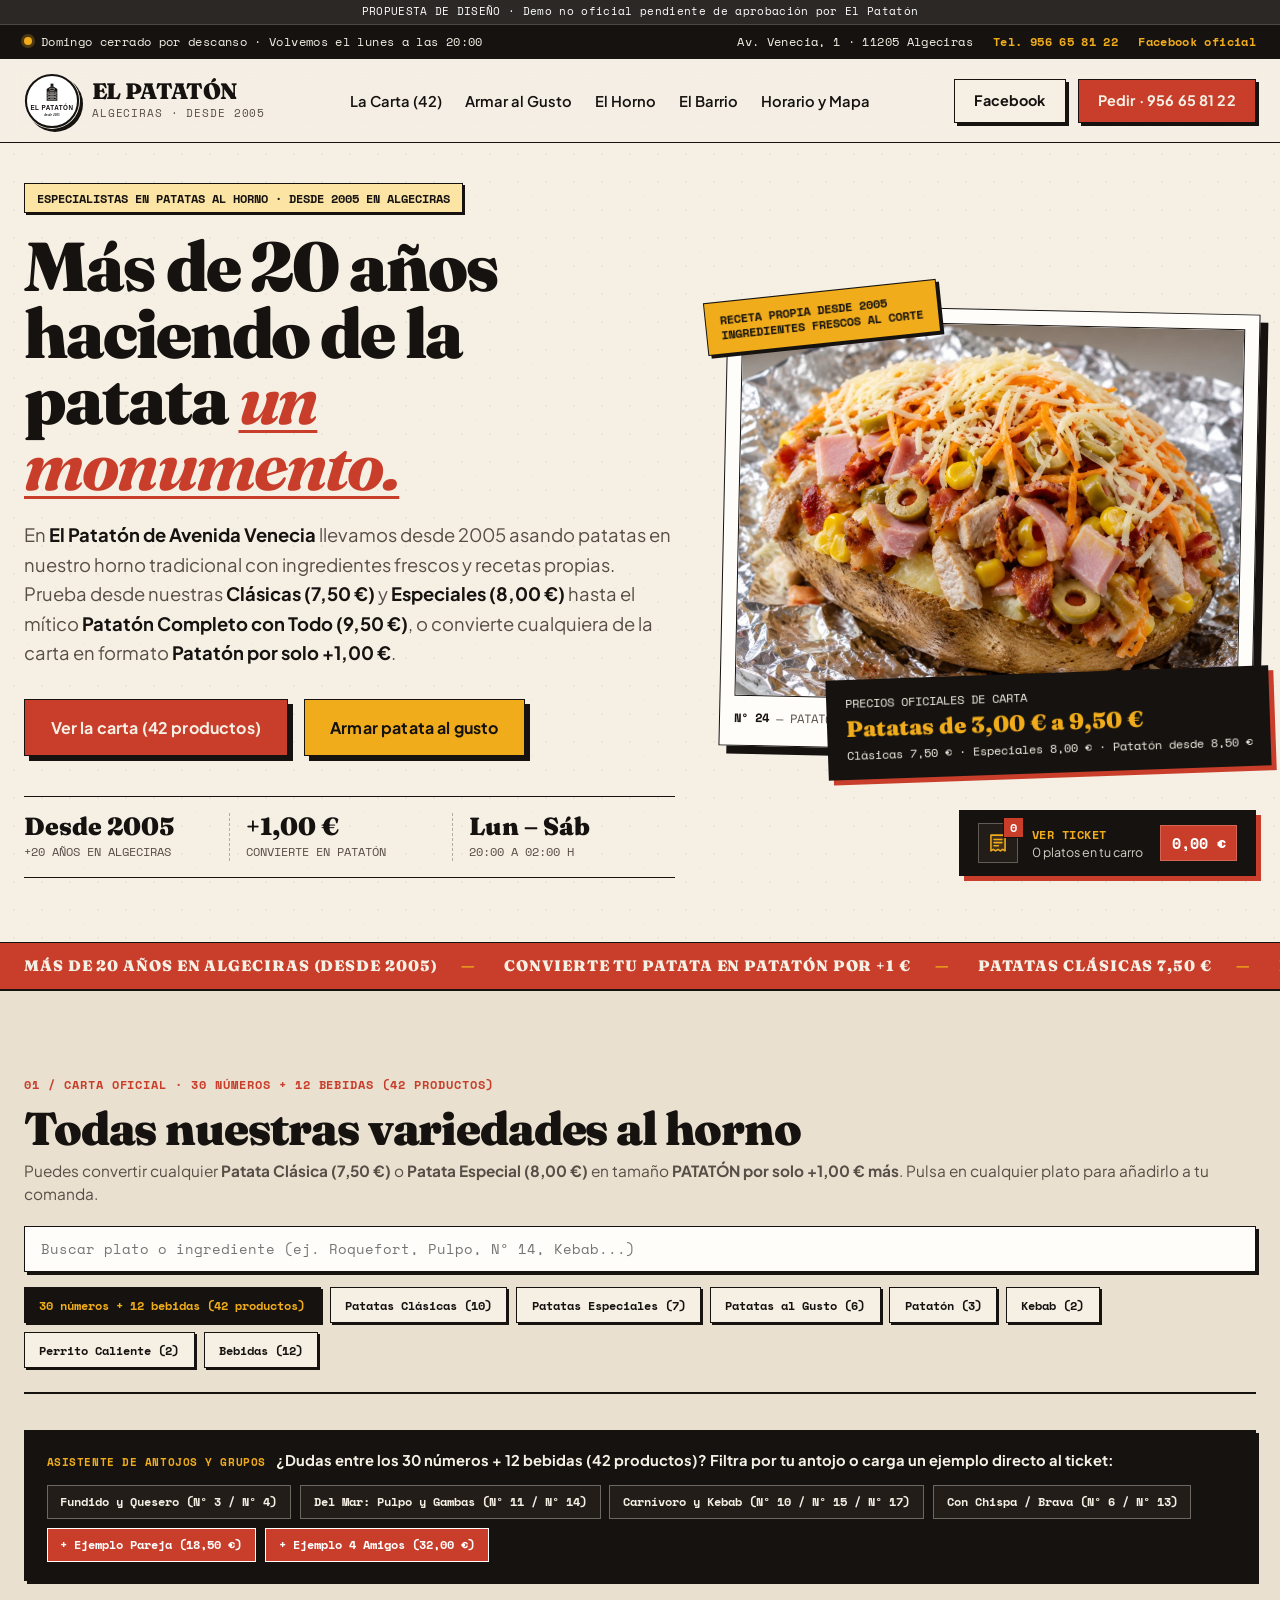
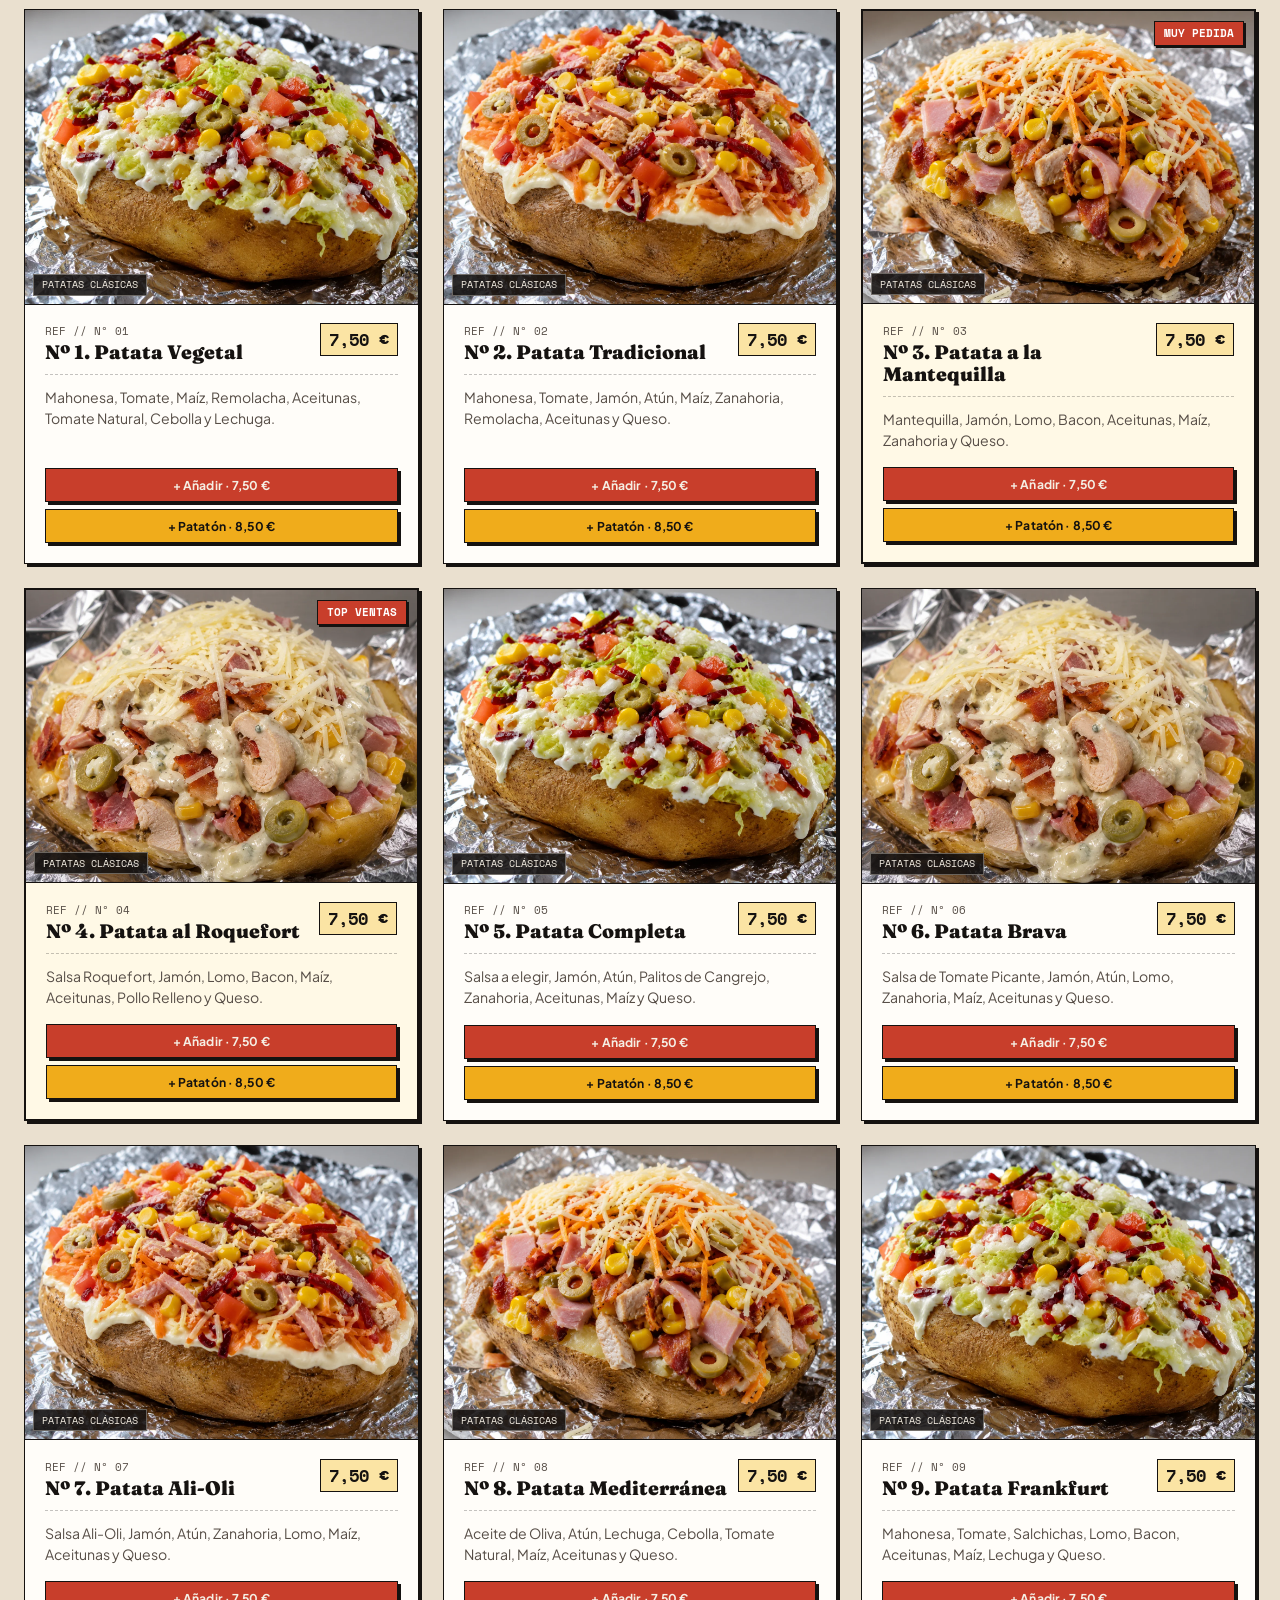
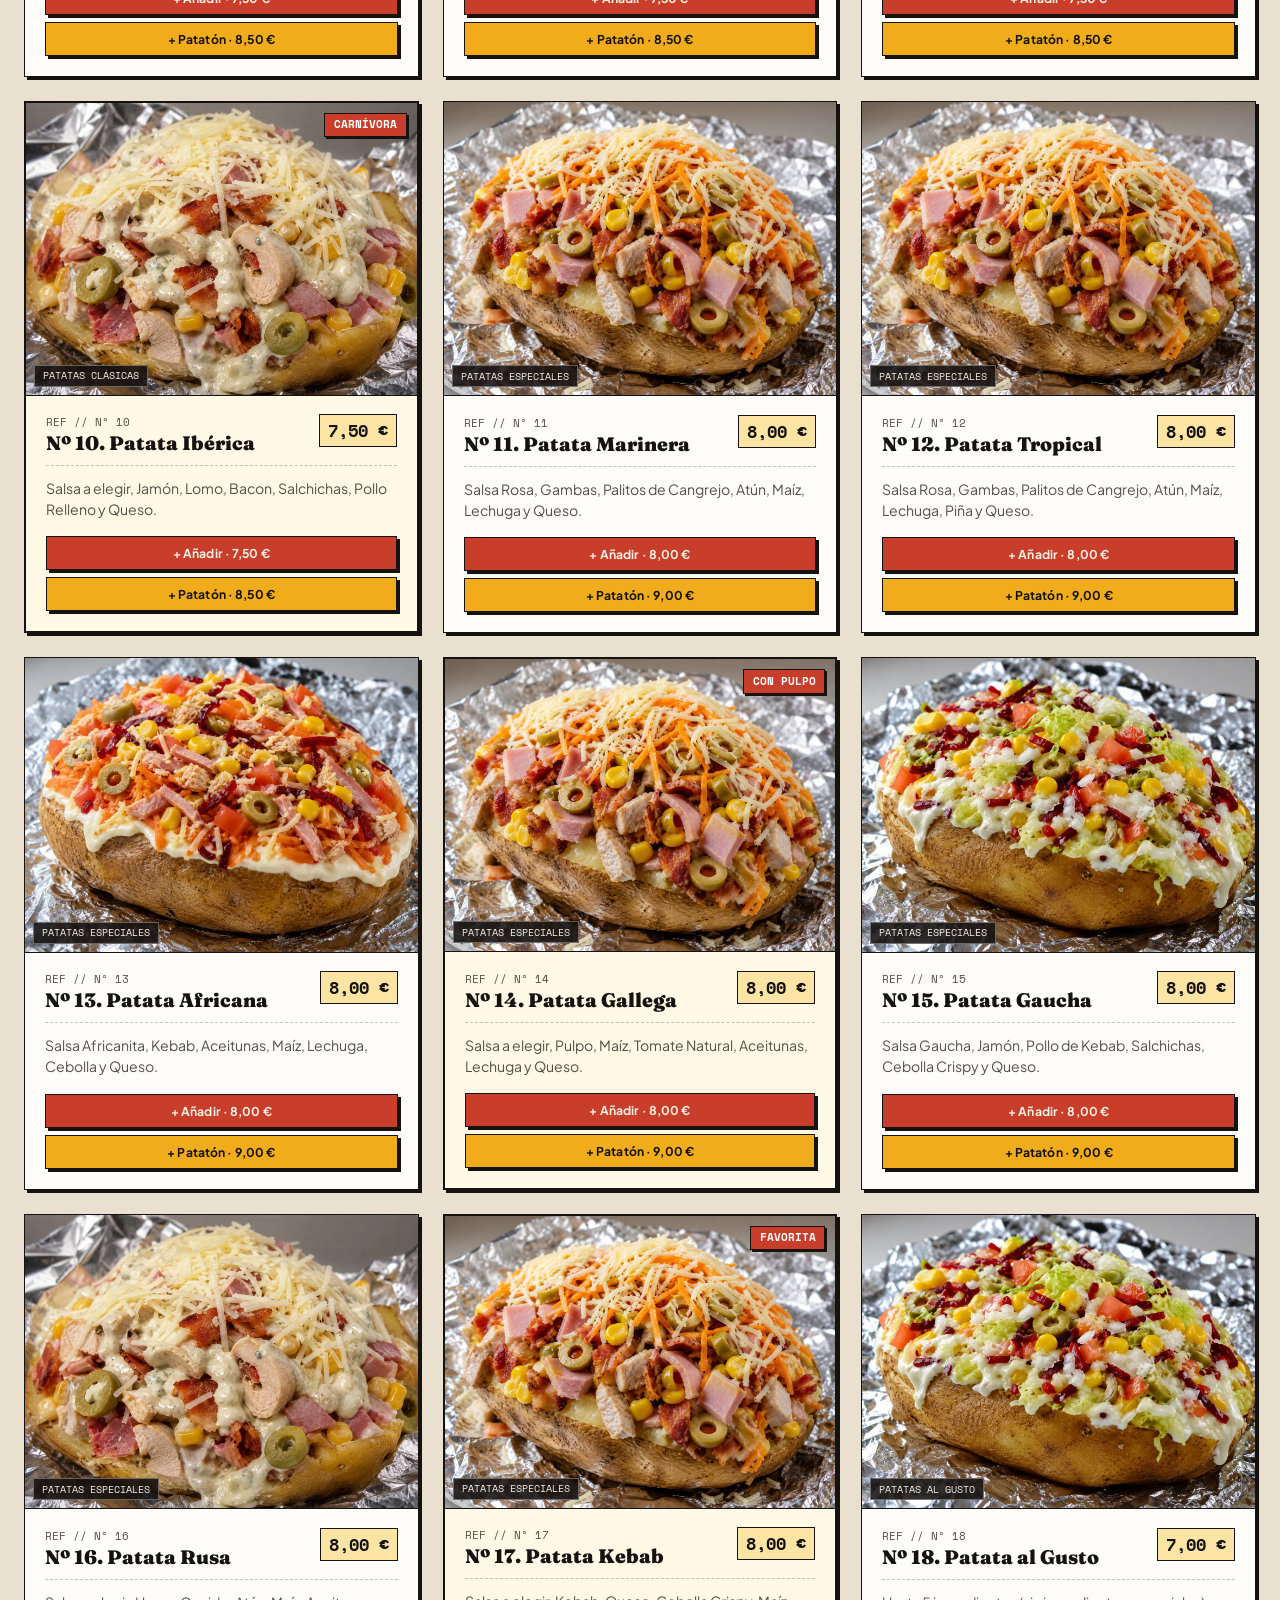
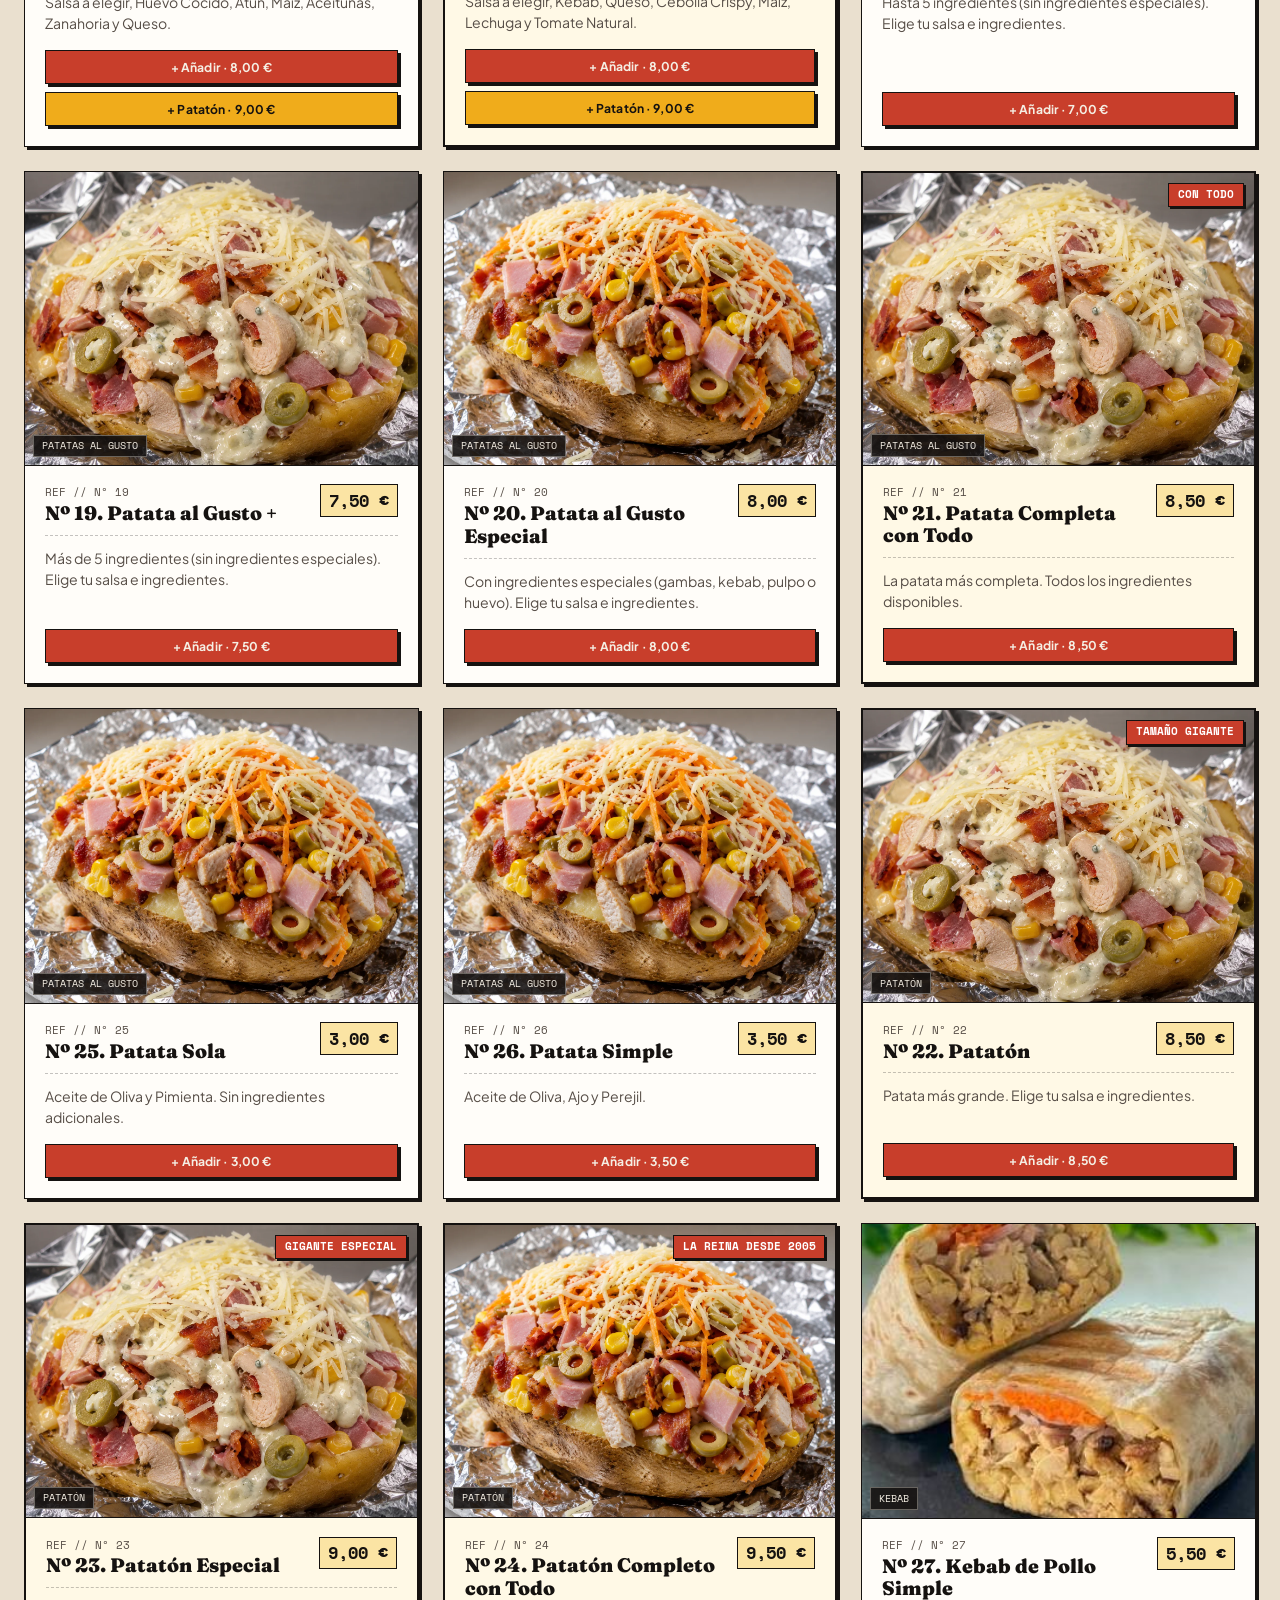
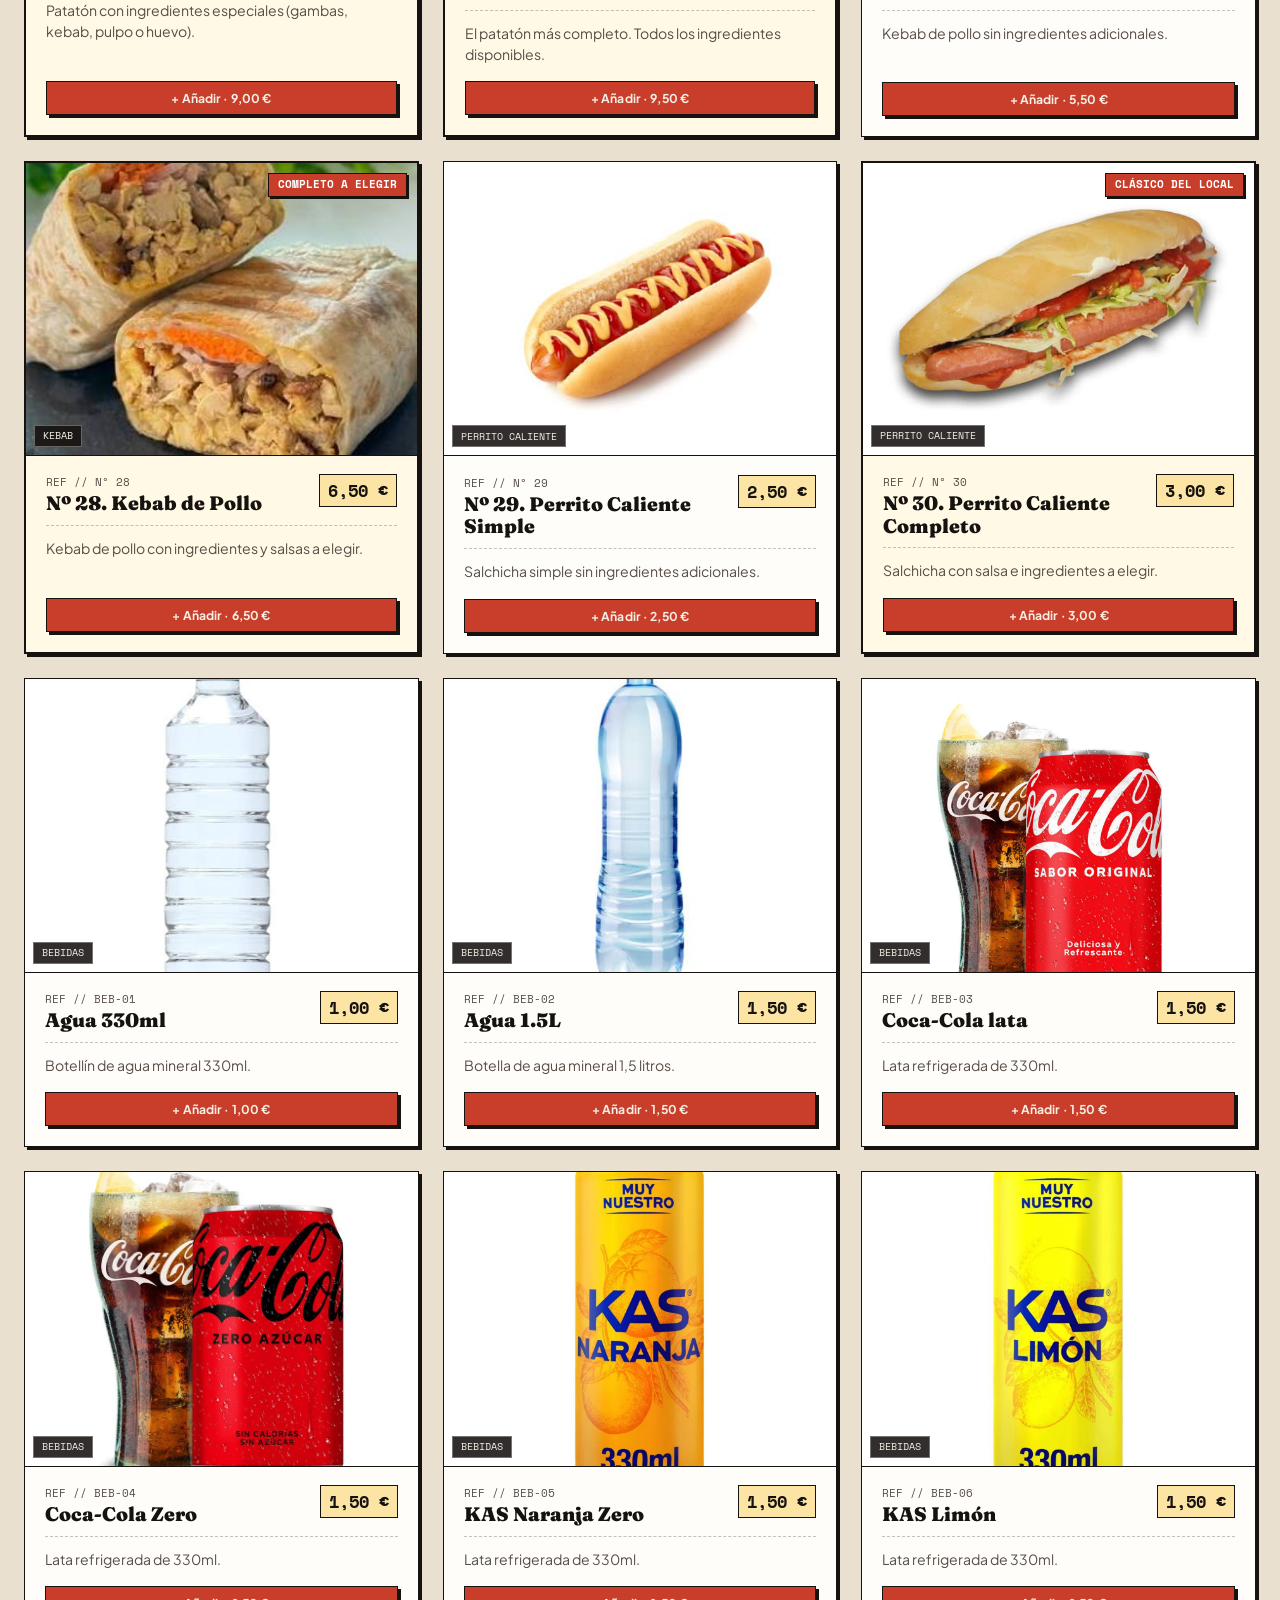
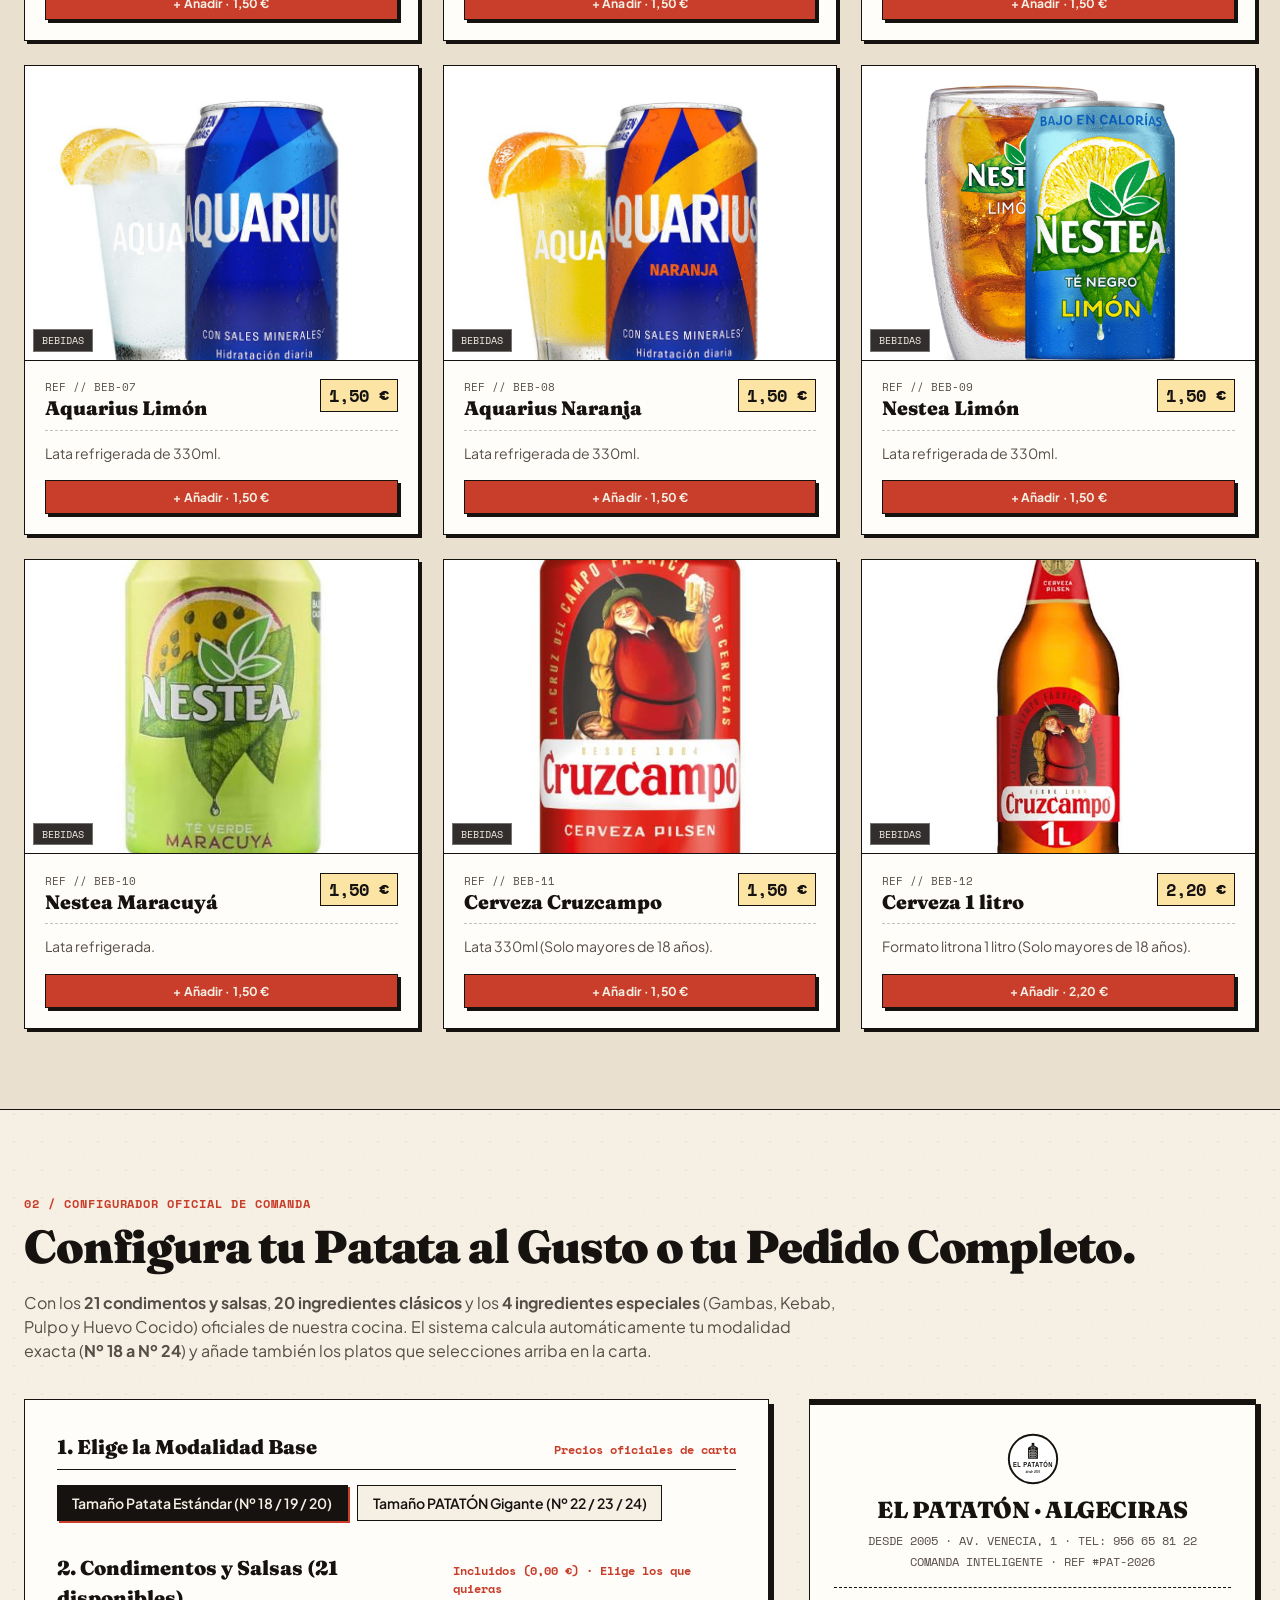
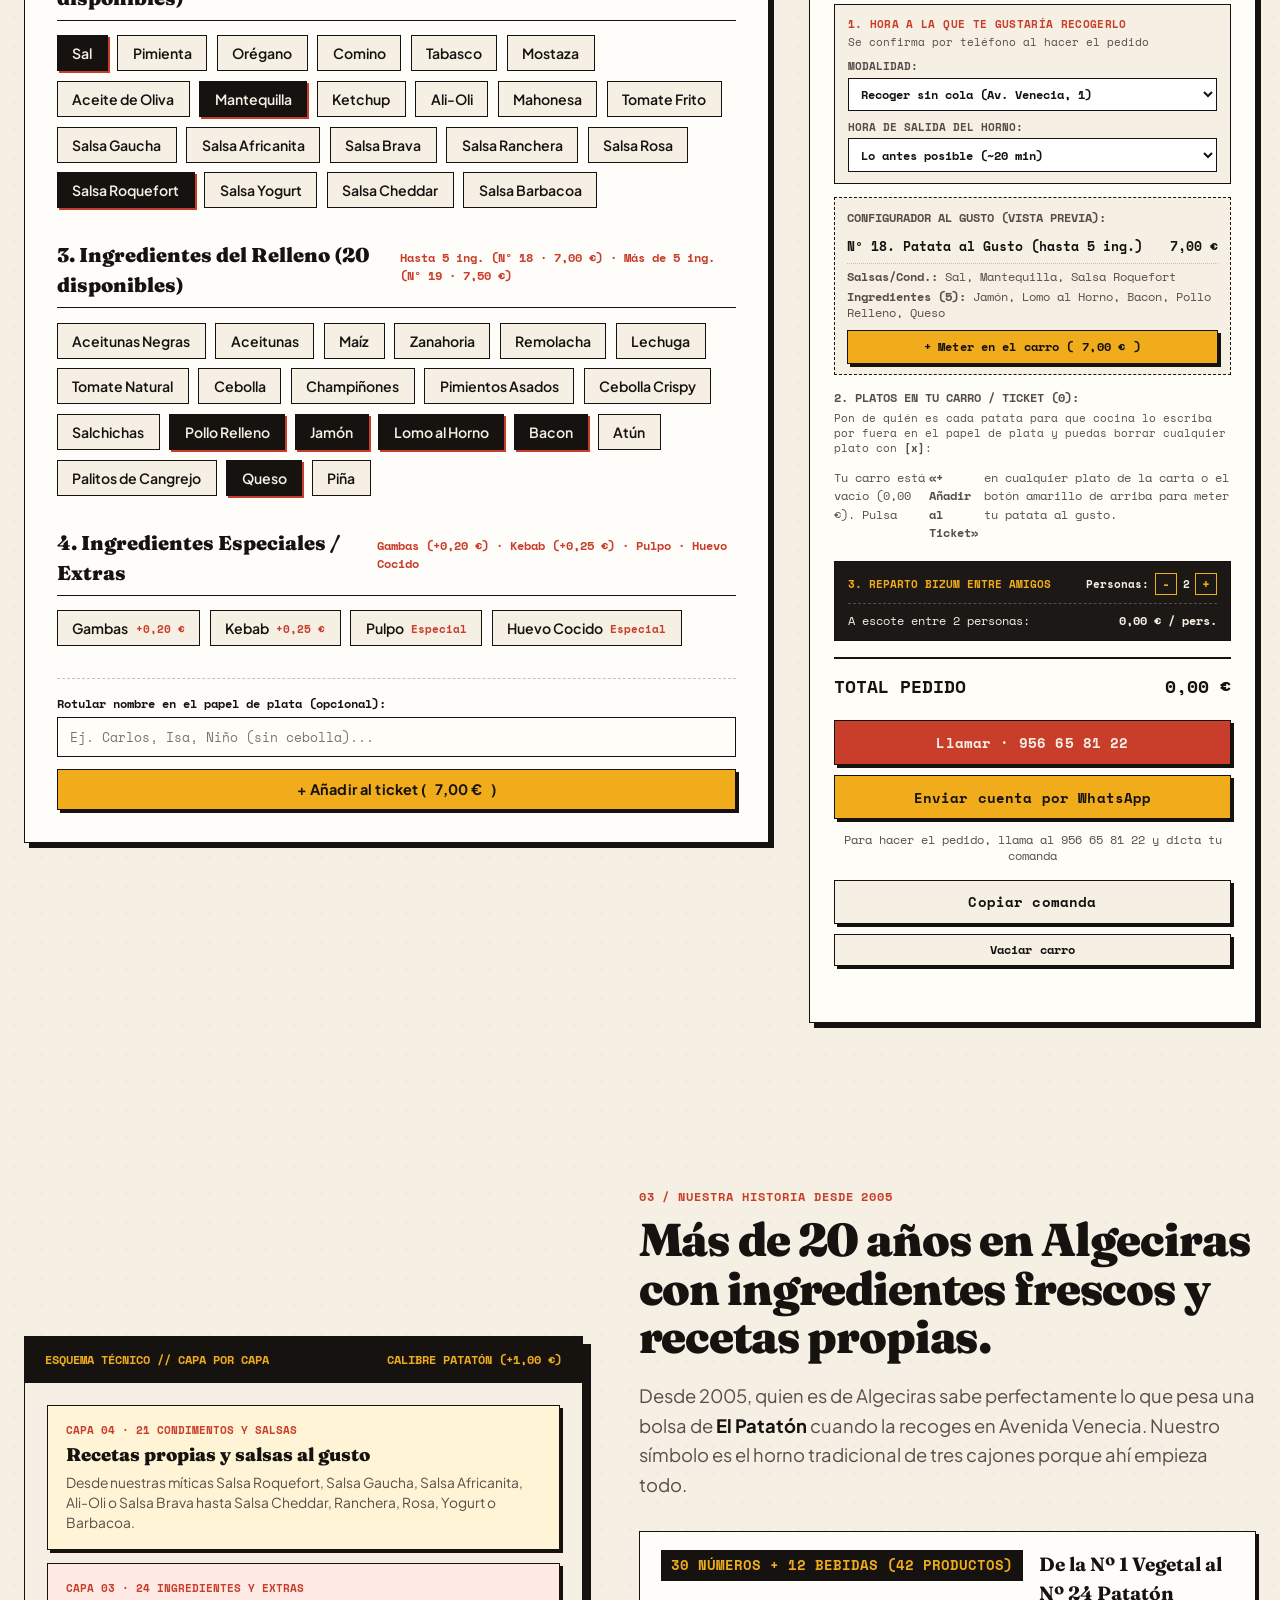
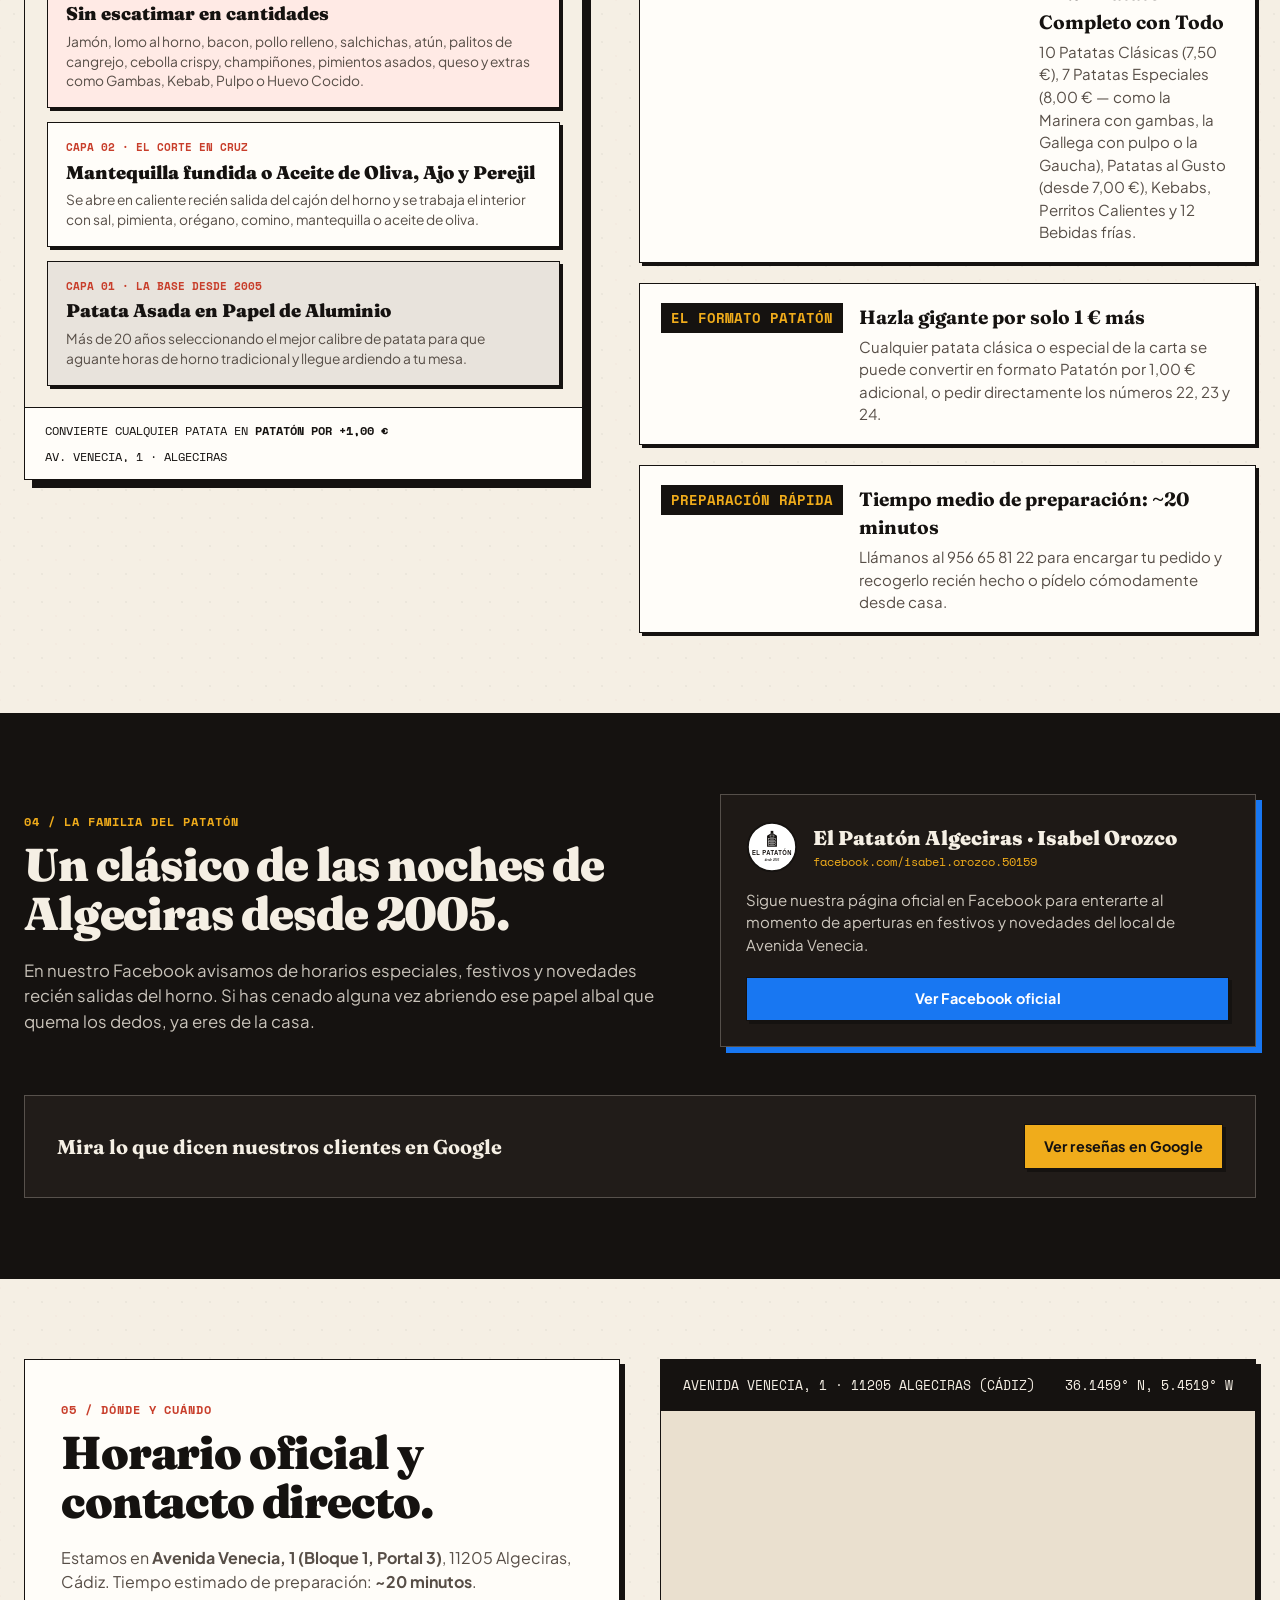
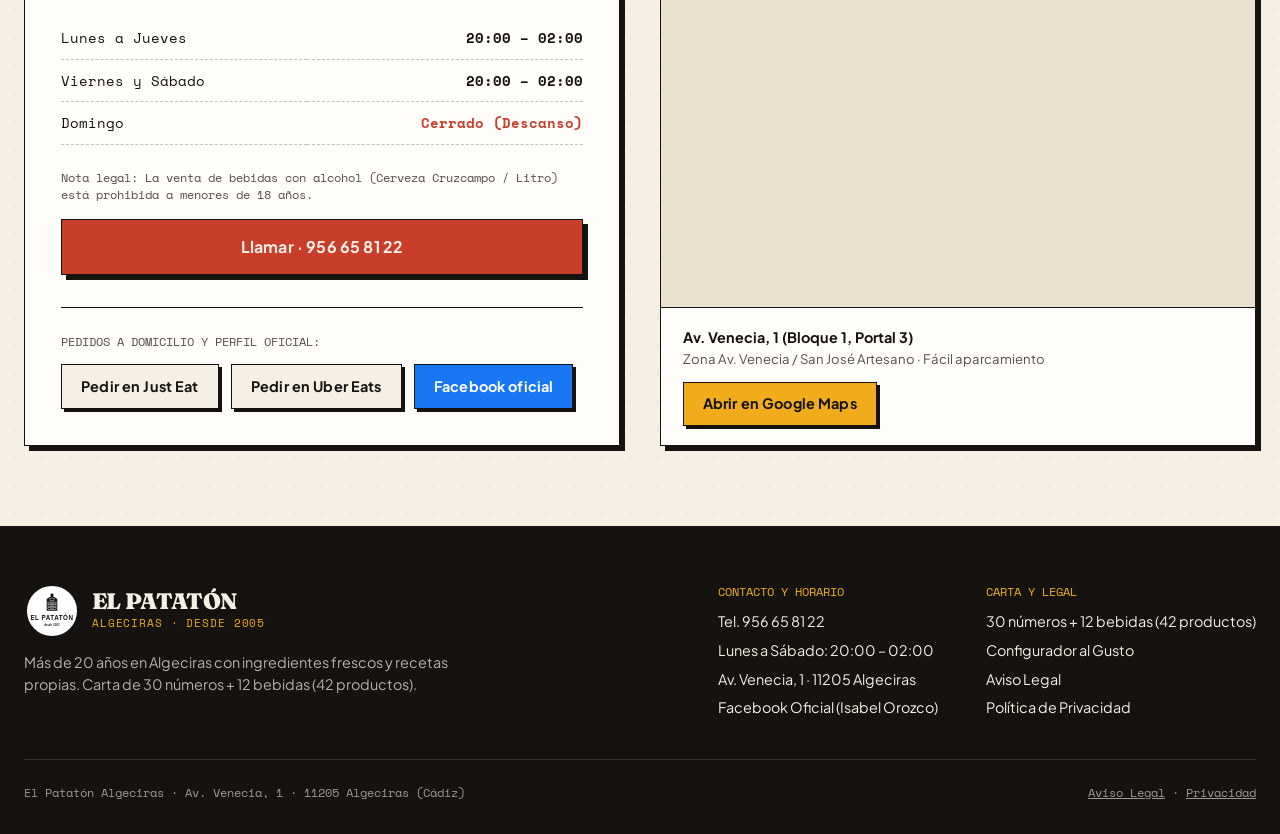
==== commit 2e5188ad: "fix: prevent PC header links, brand, and CTA buttons from wrapping onto multiple lines" ====
--- a/index.html
+++ b/index.html
@@ -10,7 +10,7 @@
   <meta name="description" content="Más de 20 años en Algeciras con ingredientes frescos y recetas propias. Carta de 30 números + 12 bebidas (42 productos) en Av. Venecia, 1." />
   <link rel="icon" type="image/svg+xml" href="assets/logo-pataton.svg" />
   <link rel="alternate icon" type="image/png" href="assets/logo-pataton.png" />
-  <link rel="stylesheet" href="styles.css?v=20261101-8" />
+  <link rel="stylesheet" href="styles.css?v=20261101-9" />
   <script type="application/ld+json">
 {
   "@context": "https://schema.org",
@@ -583,8 +583,8 @@
       </a>
 
       <nav class="nav-links" aria-label="Navegación principal">
-        <a href="#la-carta">La Carta · 30 números + 12 bebidas (42 productos)</a>
-        <a href="#al-gusto">Armar Patata / Patatón</a>
+        <a href="#la-carta" title="30 números + 12 bebidas (42 productos)">La Carta (42)</a>
+        <a href="#al-gusto">Armar al Gusto</a>
         <a href="#el-horno">El Horno</a>
         <a href="#comunidad">El Barrio</a>
         <a href="#donde-estamos">Horario y Mapa</a>
@@ -603,8 +603,8 @@
 
     <!-- Barra rápida de secciones exclusiva para móvil -->
     <nav class="nav-mobile-strip" aria-label="Navegación móvil rápida">
-      <a href="#la-carta">La Carta · 30 números + 12 bebidas (42 productos)</a>
-      <a href="#al-gusto">Armar Patata / Patatón</a>
+      <a href="#la-carta" title="30 números + 12 bebidas (42 productos)">La Carta (42)</a>
+      <a href="#al-gusto">Armar al Gusto</a>
       <a href="#el-horno">El Horno</a>
       <a href="#comunidad">El Barrio</a>
       <a href="#donde-estamos">Horario y Mapa</a>
--- a/styles.css
+++ b/styles.css
@@ -265,20 +265,20 @@
   color: var(--bg-paper);
   border-bottom: var(--border-ink);
   font-family: var(--font-mono);
-  font-size: 0.78rem;
-  letter-spacing: 0.04em;
-  padding: 0.5rem 1rem;
+  font-size: 0.76rem;
+  letter-spacing: 0.03em;
+  padding: 0.48rem 1.5rem;
   display: flex;
   justify-content: space-between;
   align-items: center;
   flex-wrap: wrap;
-  gap: 0.5rem;
+  gap: 0.5rem 1rem;
 }
 
 .top-bar__status {
   display: inline-flex;
   align-items: center;
-  gap: 0.5rem;
+  gap: 0.55rem;
 }
 
 .status-dot {
@@ -287,6 +287,7 @@
   border-radius: 50%;
   background: var(--accent-butter);
   display: inline-block;
+  flex-shrink: 0;
   box-shadow: 0 0 0 3px rgba(240, 172, 27, 0.25);
   animation: pulseDot 2s infinite;
 }
@@ -305,6 +306,7 @@
   display: flex;
   align-items: center;
   gap: 1.25rem;
+  white-space: nowrap;
 }
 
 .top-bar__link {
@@ -333,17 +335,19 @@
 .navbar__inner {
   max-width: 1320px;
   margin: 0 auto;
-  padding: 0.9rem 1.5rem;
+  padding: 0.85rem 1.5rem;
   display: flex;
   align-items: center;
   justify-content: space-between;
-  gap: 1rem;
+  gap: 1.25rem;
 }
 
 .brand {
   display: flex;
   align-items: center;
   gap: 0.75rem;
+  flex-shrink: 0;
+  white-space: nowrap;
 }
 
 .brand__logo {
@@ -362,6 +366,7 @@
 .brand__text {
   display: flex;
   flex-direction: column;
+  white-space: nowrap;
 }
 
 .brand__name {
@@ -371,6 +376,7 @@
   line-height: 1;
   letter-spacing: -0.03em;
   text-transform: uppercase;
+  white-space: nowrap;
 }
 
 .brand__sub {
@@ -380,19 +386,22 @@
   letter-spacing: 0.08em;
   color: var(--ink-muted);
   margin-top: 2px;
+  white-space: nowrap;
 }
 
 .nav-links {
   display: flex;
   align-items: center;
-  gap: 1.75rem;
+  gap: clamp(1rem, 1.8vw, 1.75rem);
   font-weight: 600;
   font-size: 0.92rem;
+  flex-wrap: nowrap;
 }
 
 .nav-links a {
   position: relative;
   padding: 0.2rem 0;
+  white-space: nowrap;
 }
 
 .nav-links a::after {
@@ -414,6 +423,8 @@
   display: flex;
   align-items: center;
   gap: 0.75rem;
+  flex-shrink: 0;
+  white-space: nowrap;
 }
 
 .call-label-short {
@@ -436,6 +447,7 @@
   box-shadow: var(--shadow-hard-sm);
   transition: transform 0.15s ease, box-shadow 0.15s ease, background-color 0.15s ease;
   letter-spacing: 0.01em;
+  white-space: nowrap;
 }
 
 .btn:hover {
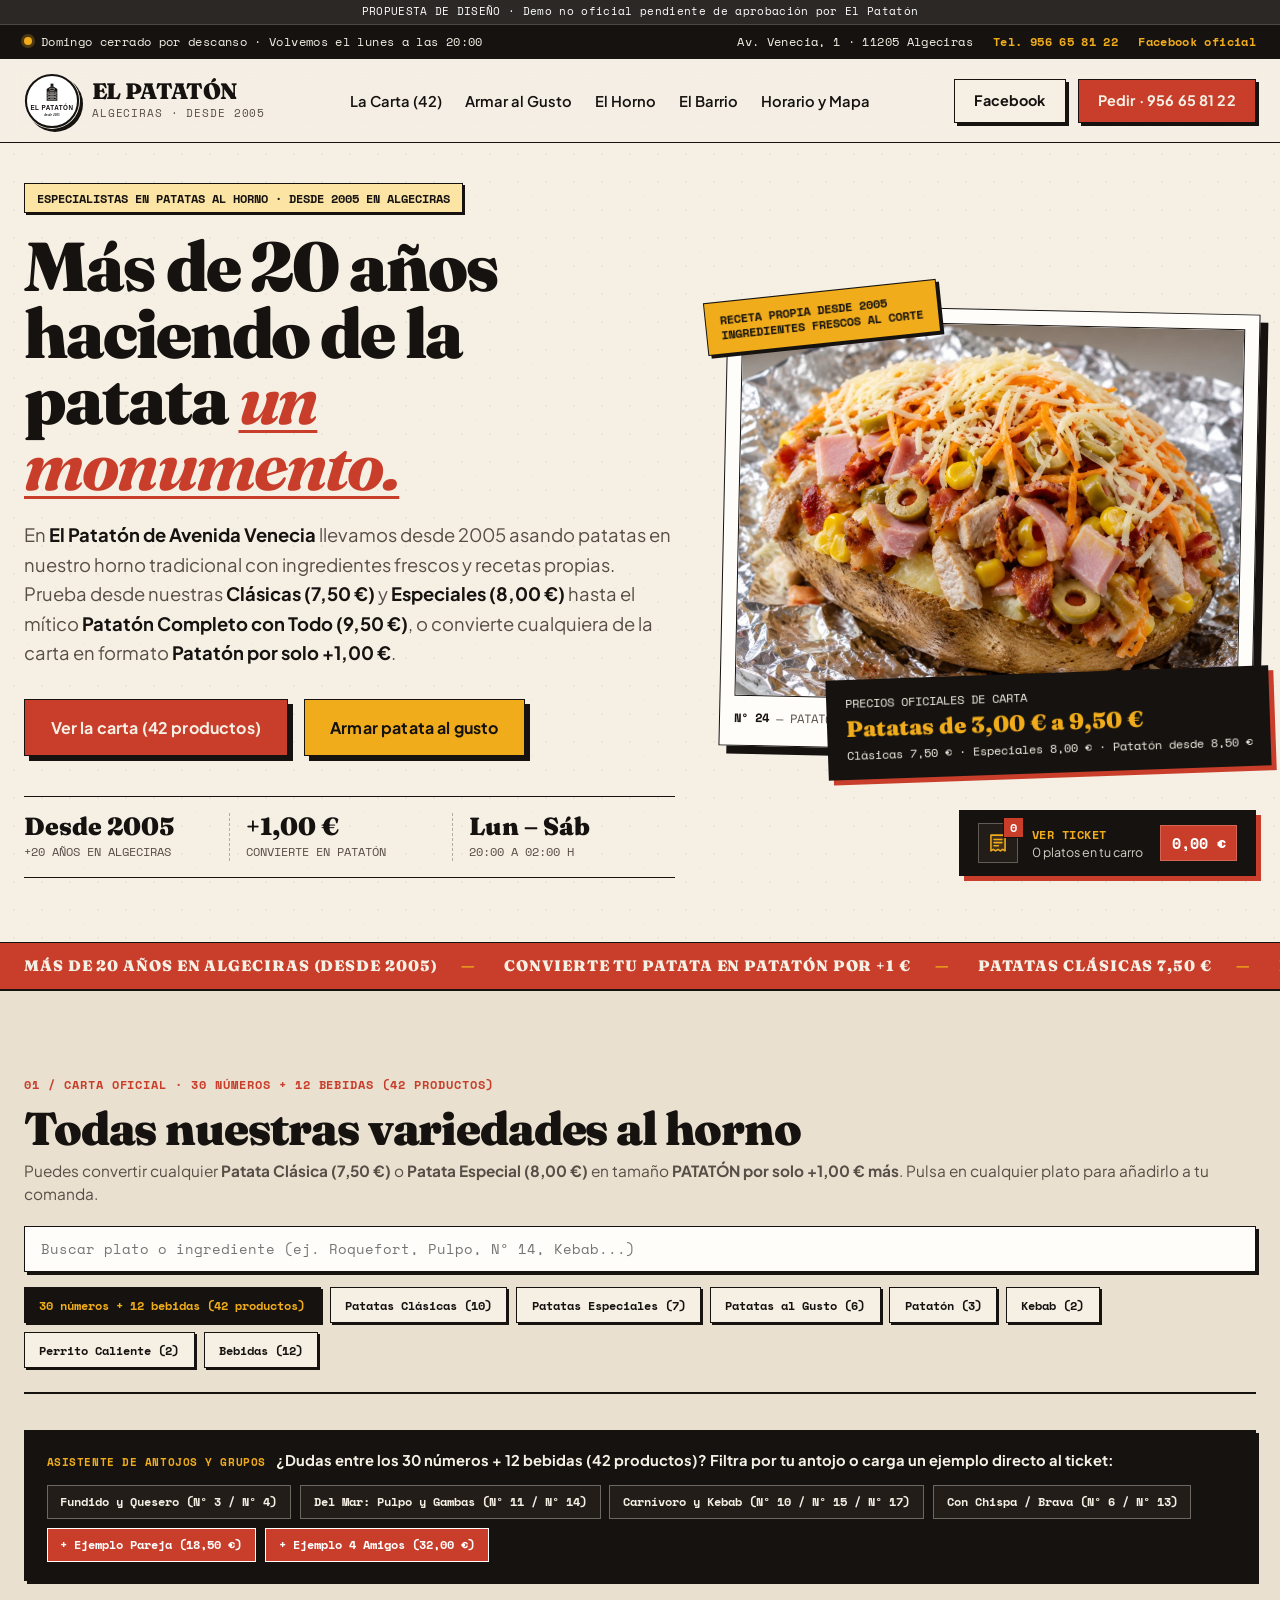
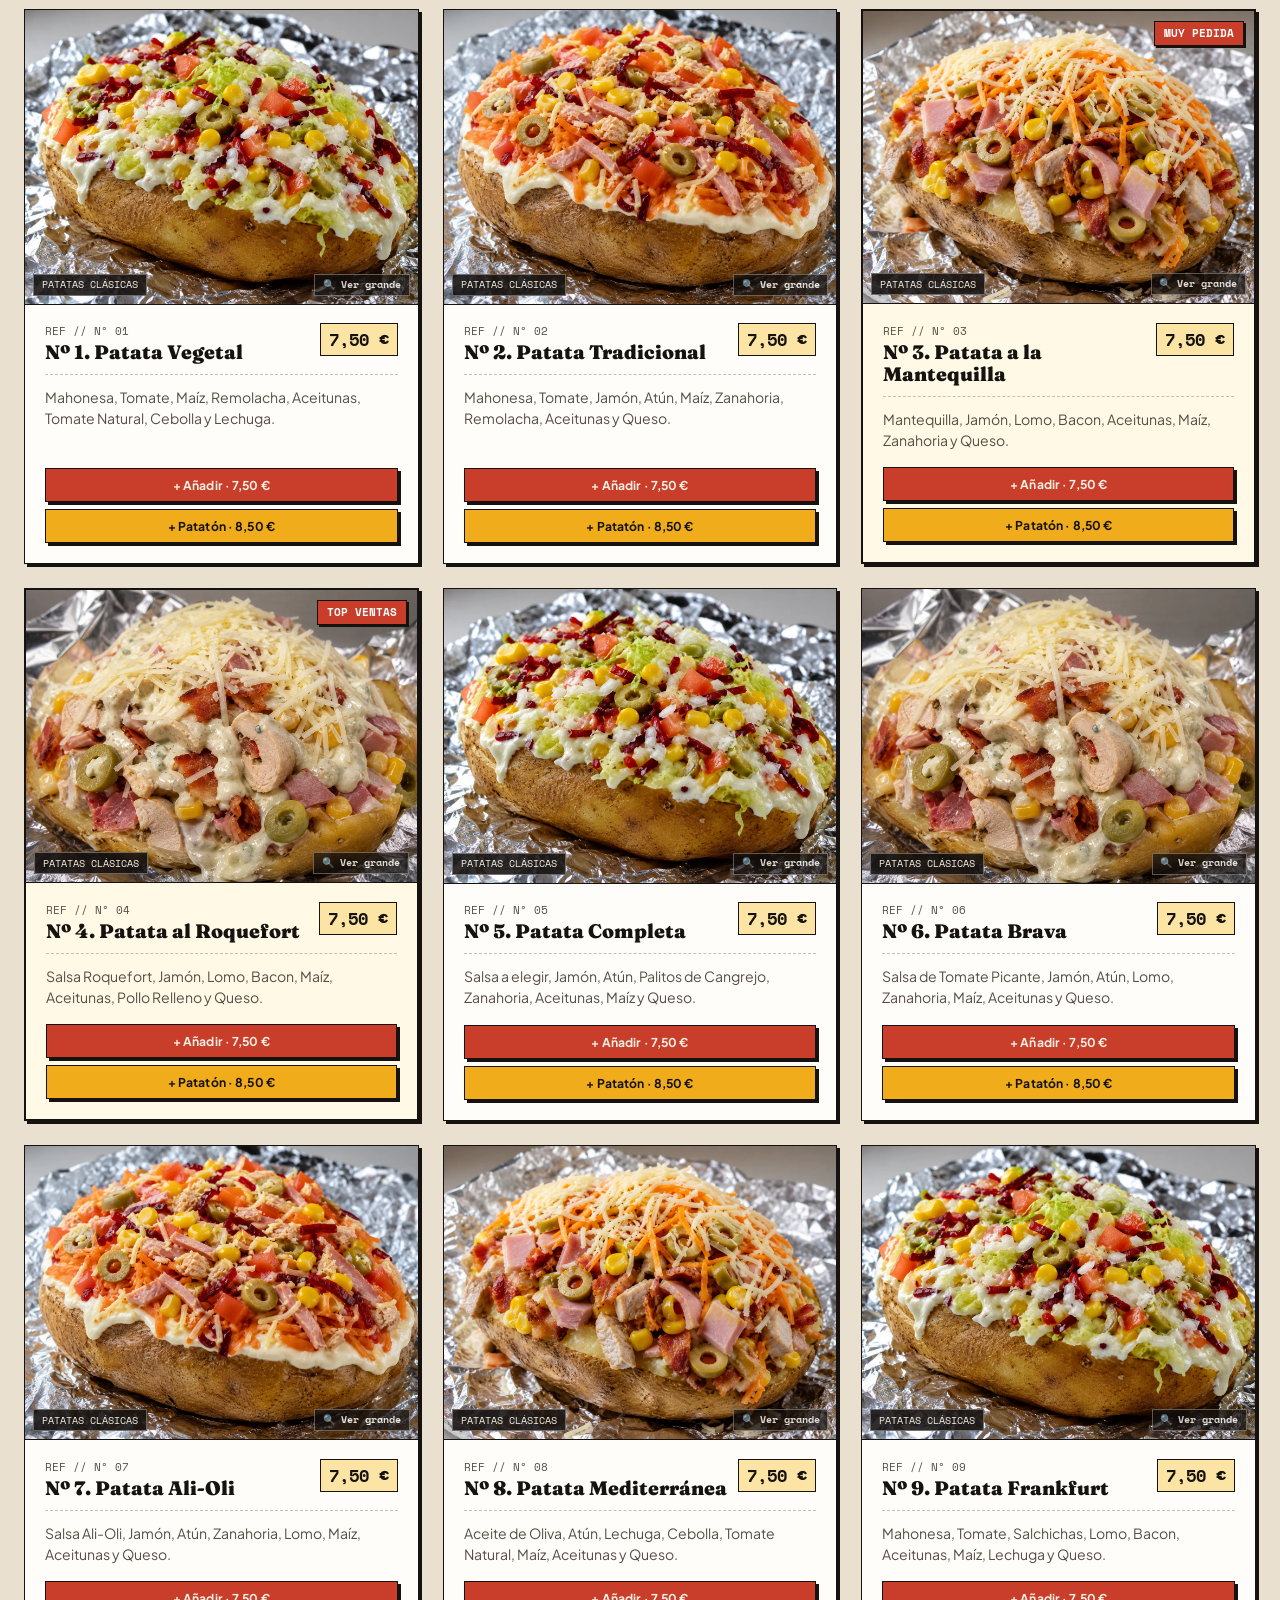
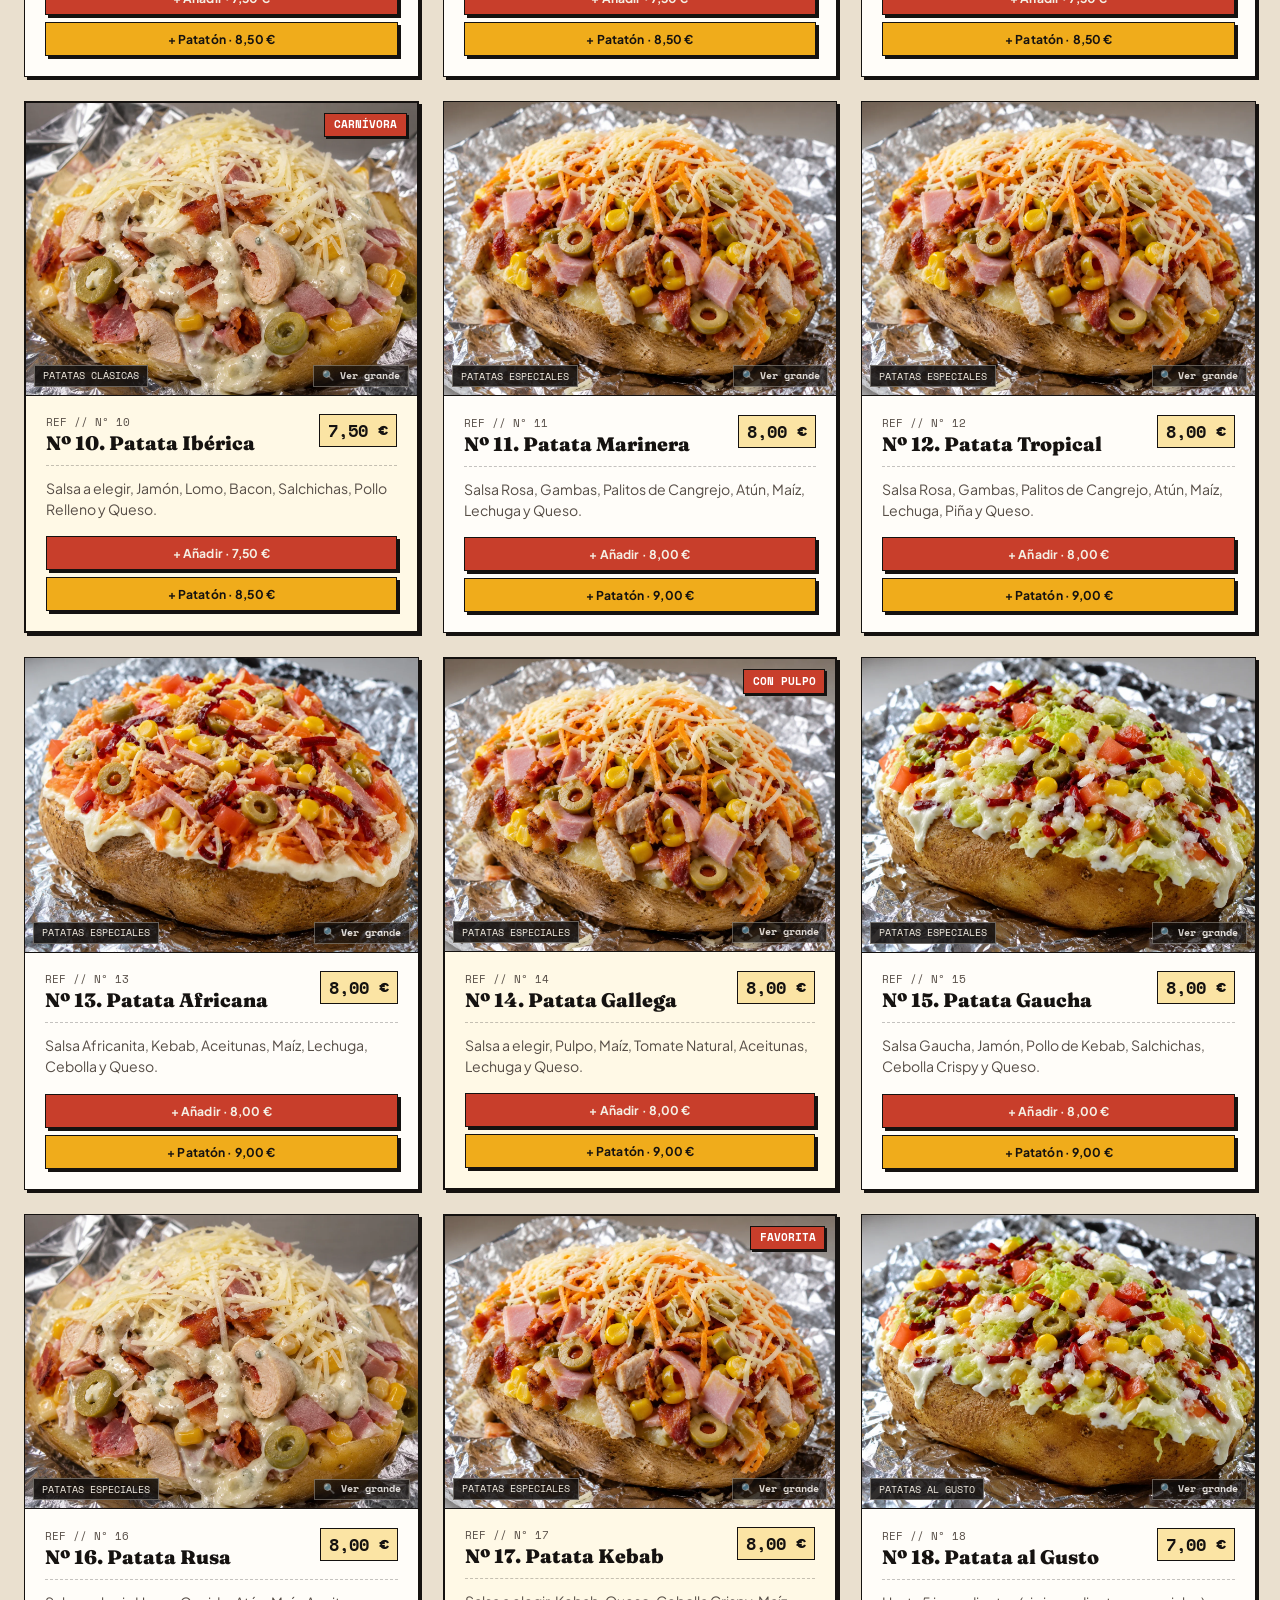
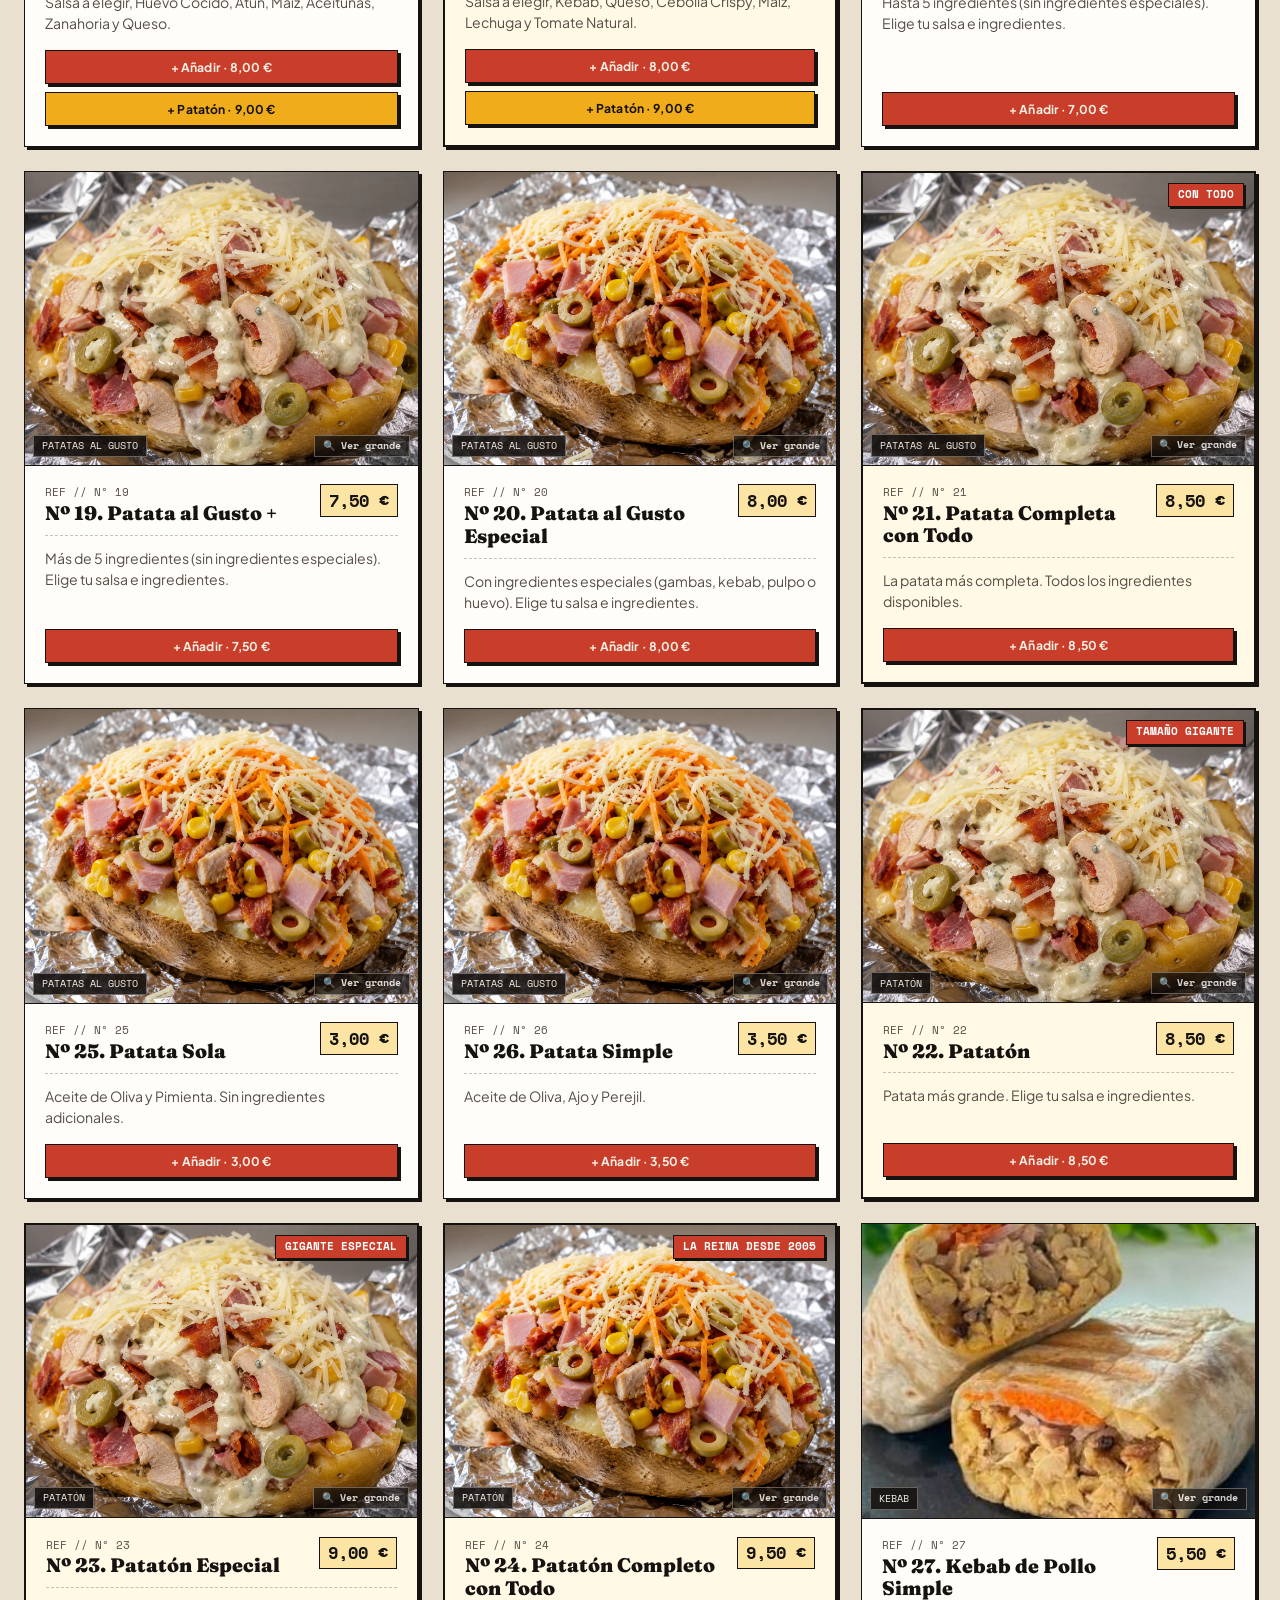
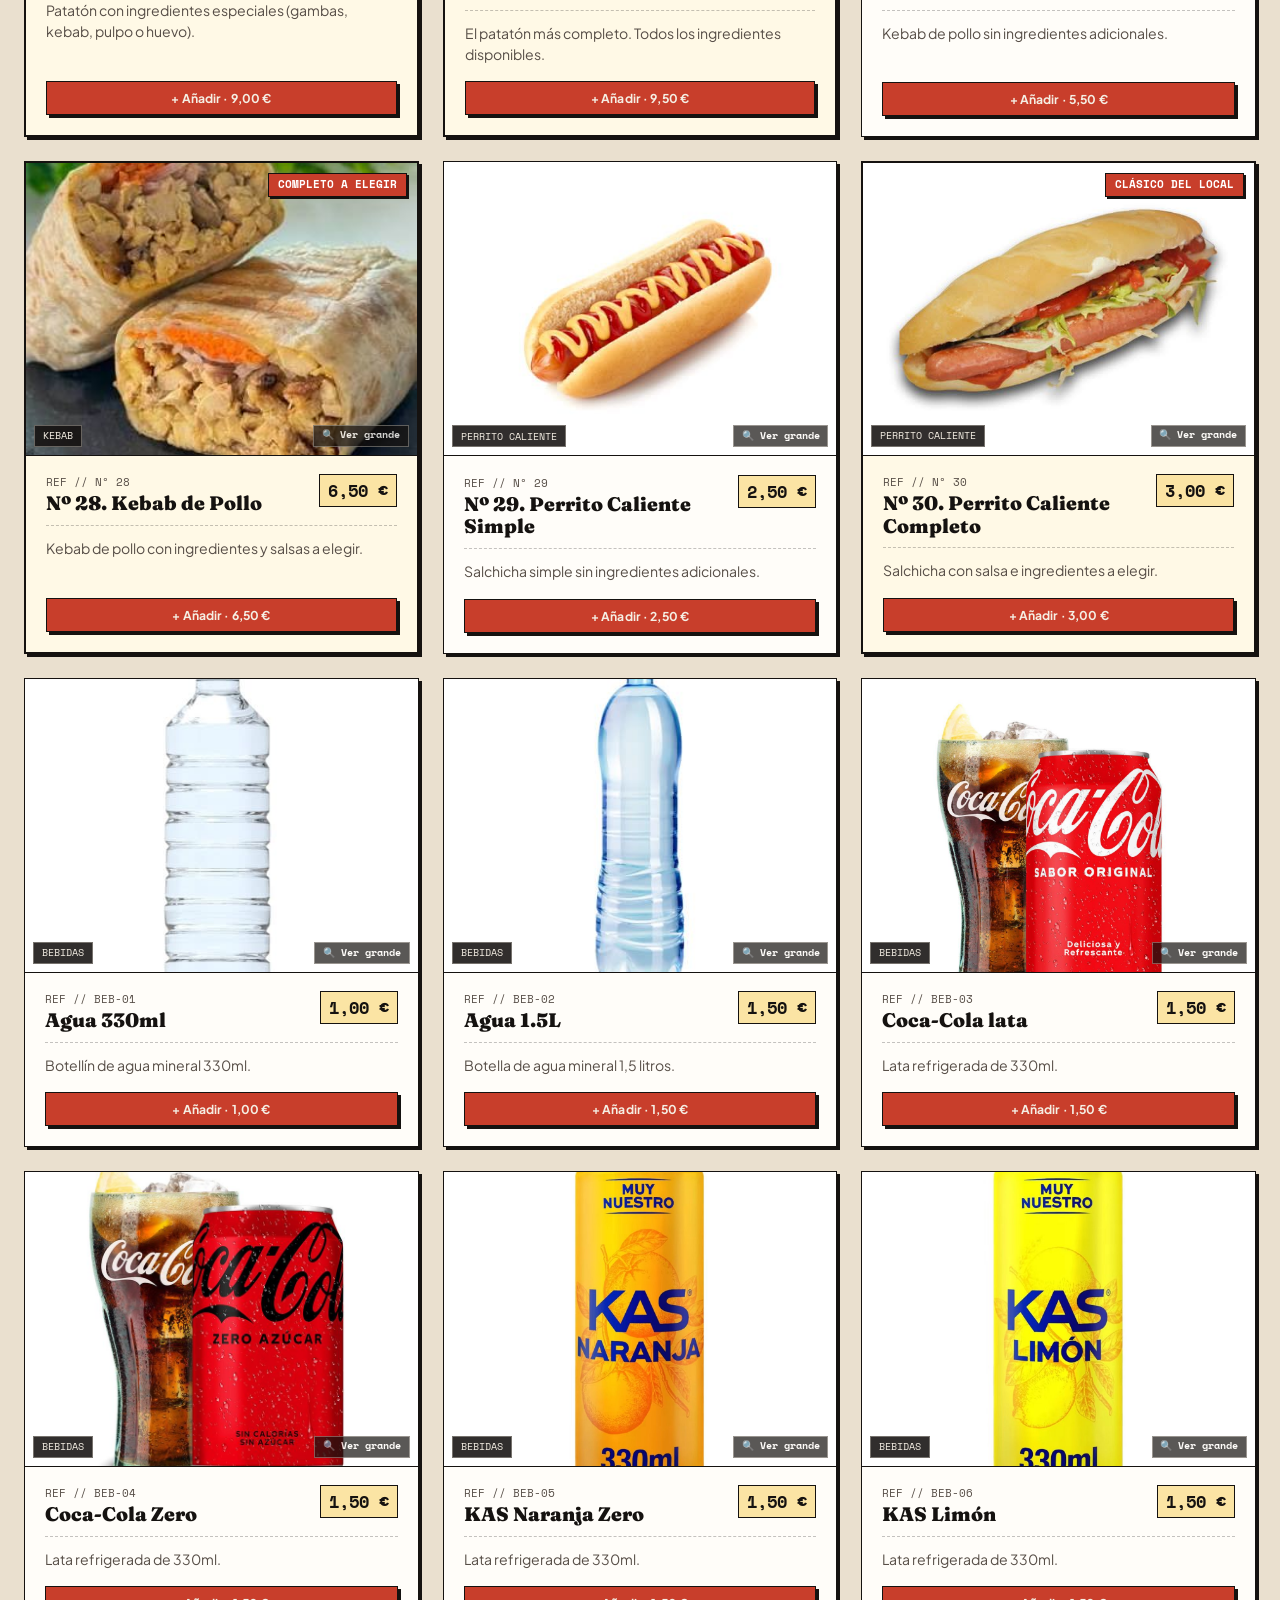
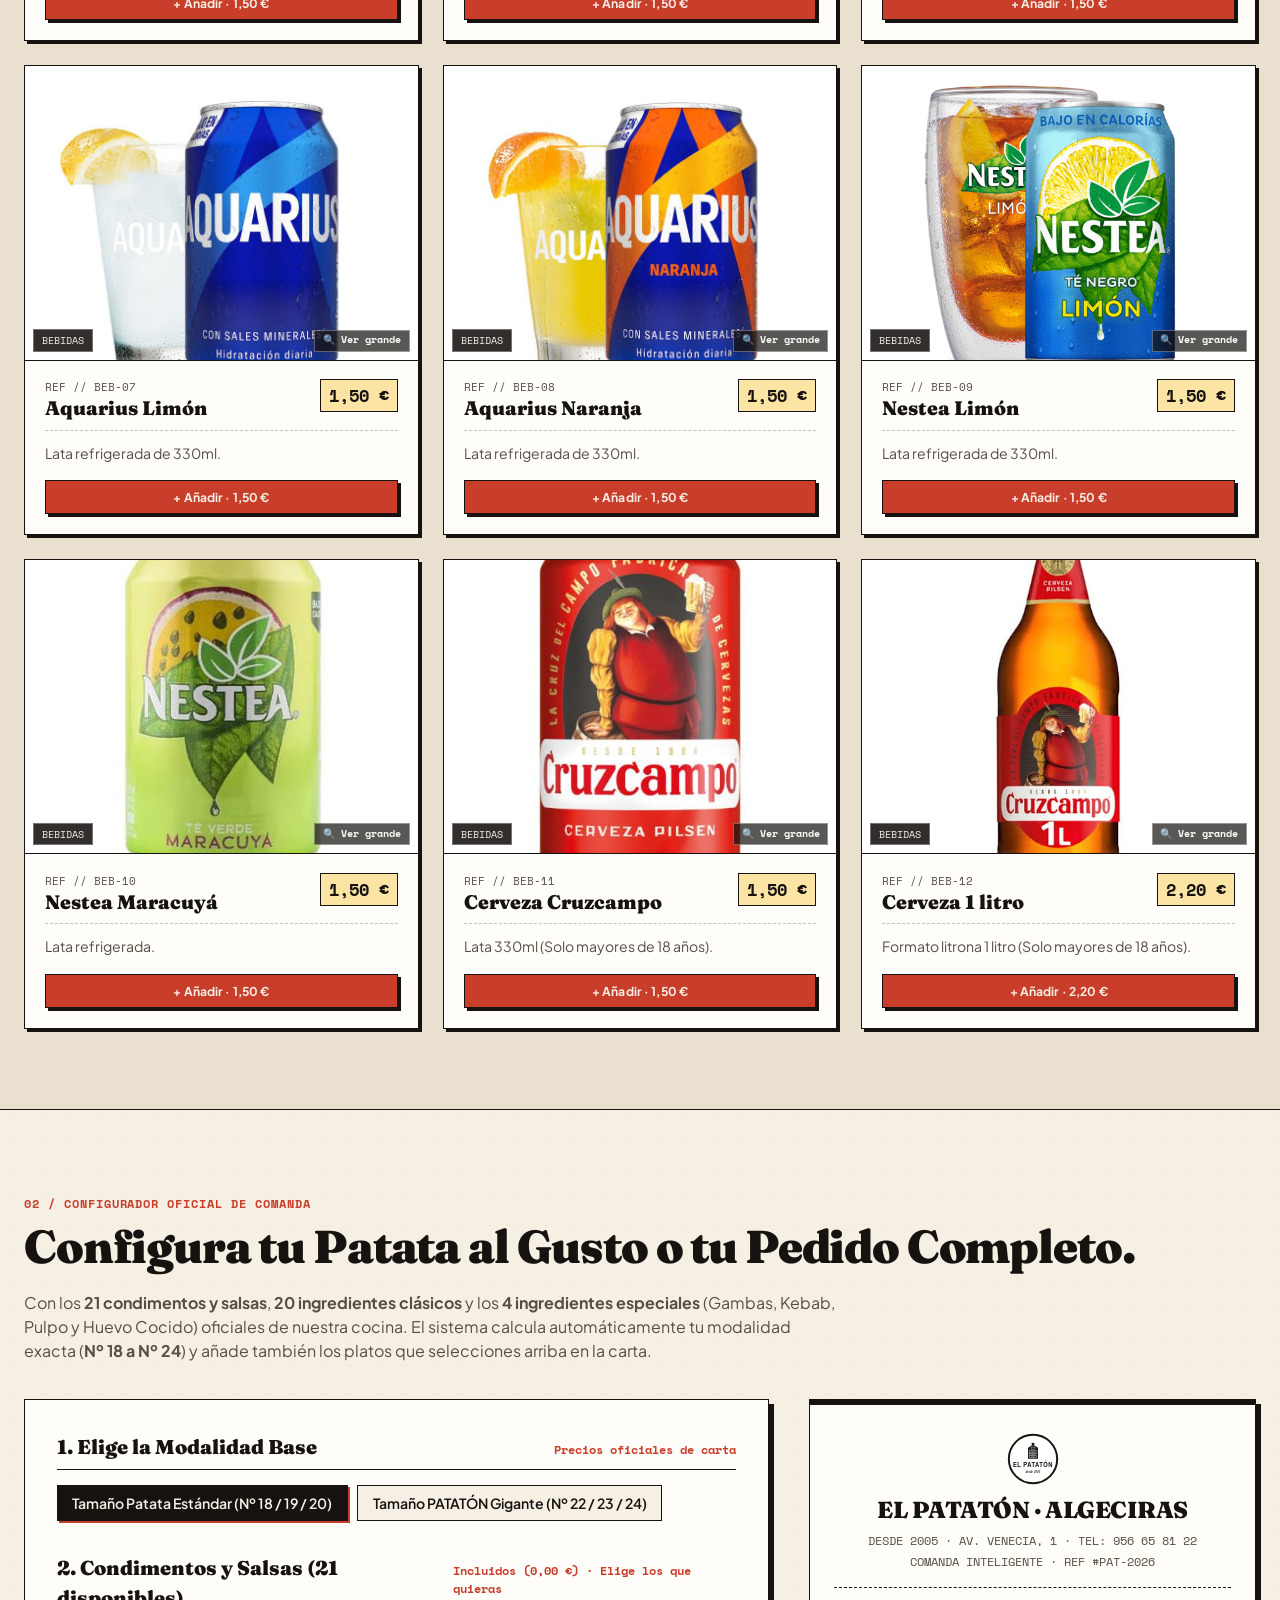
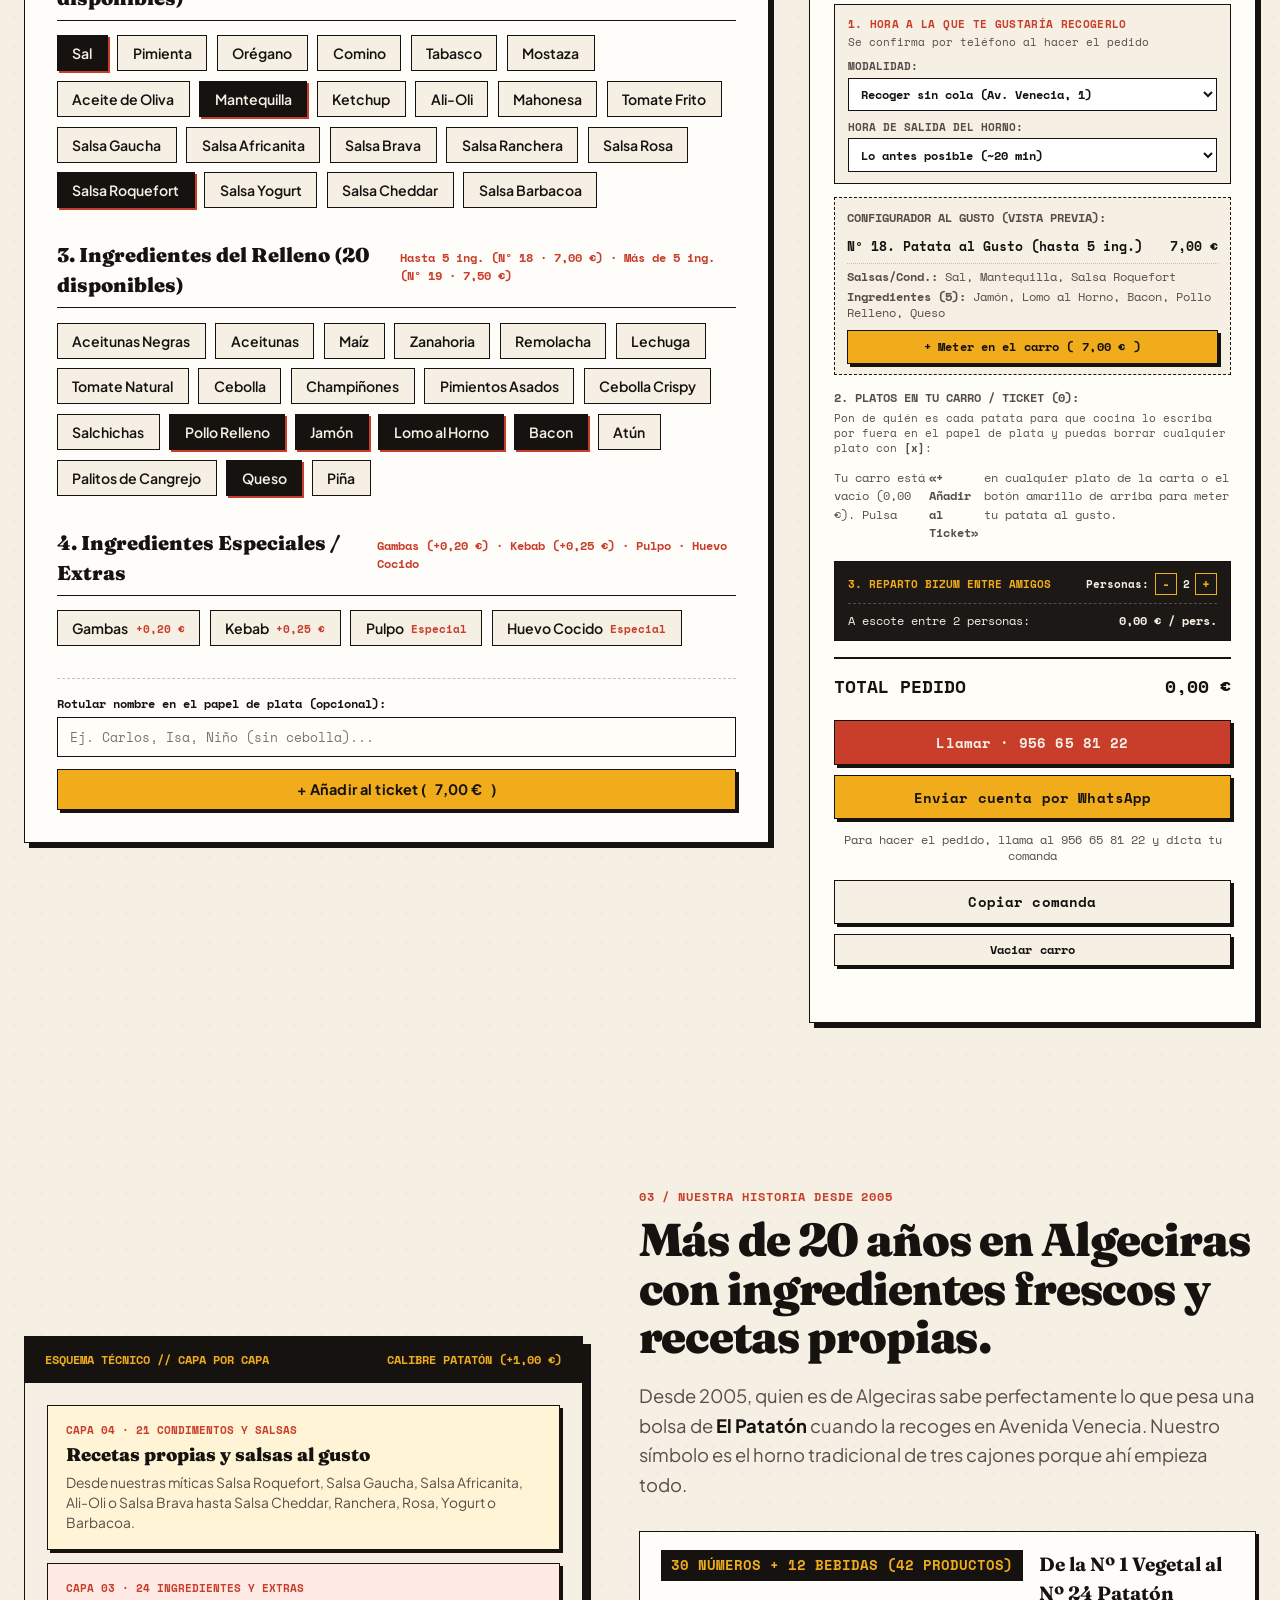
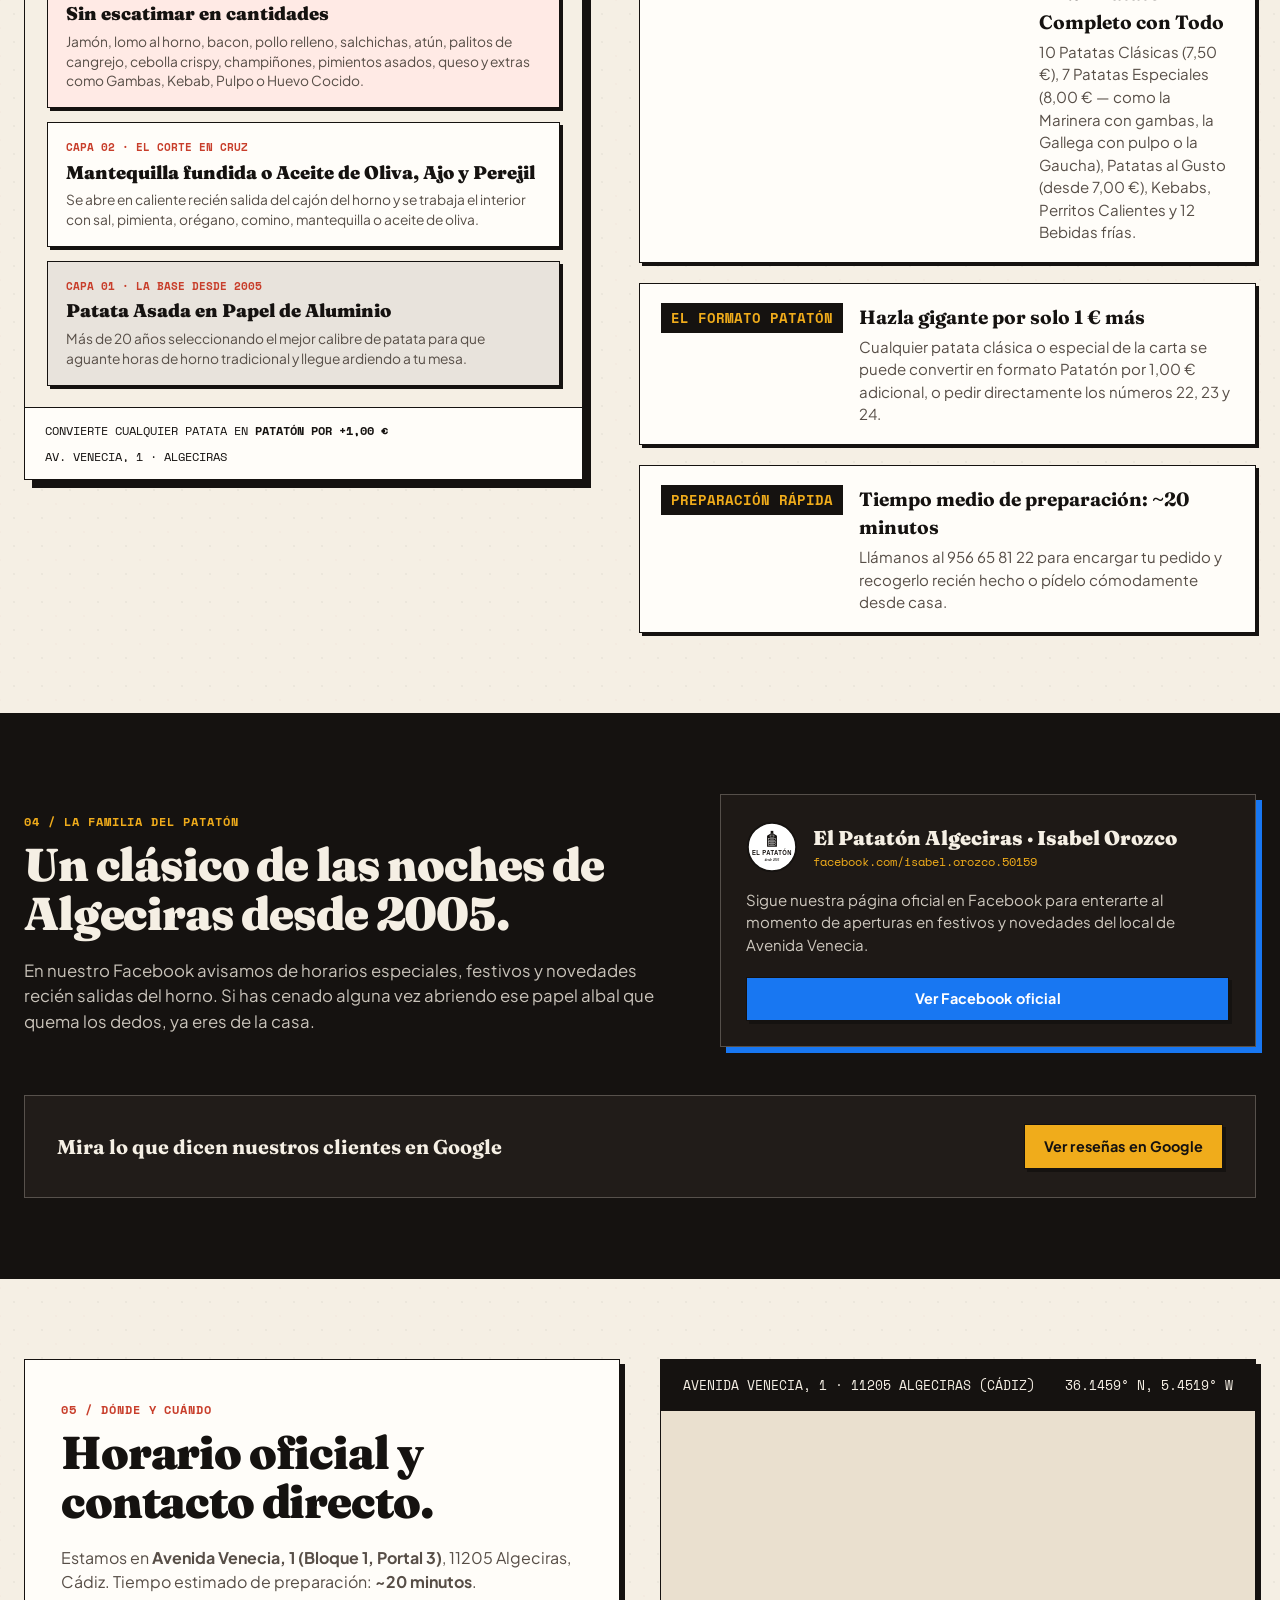
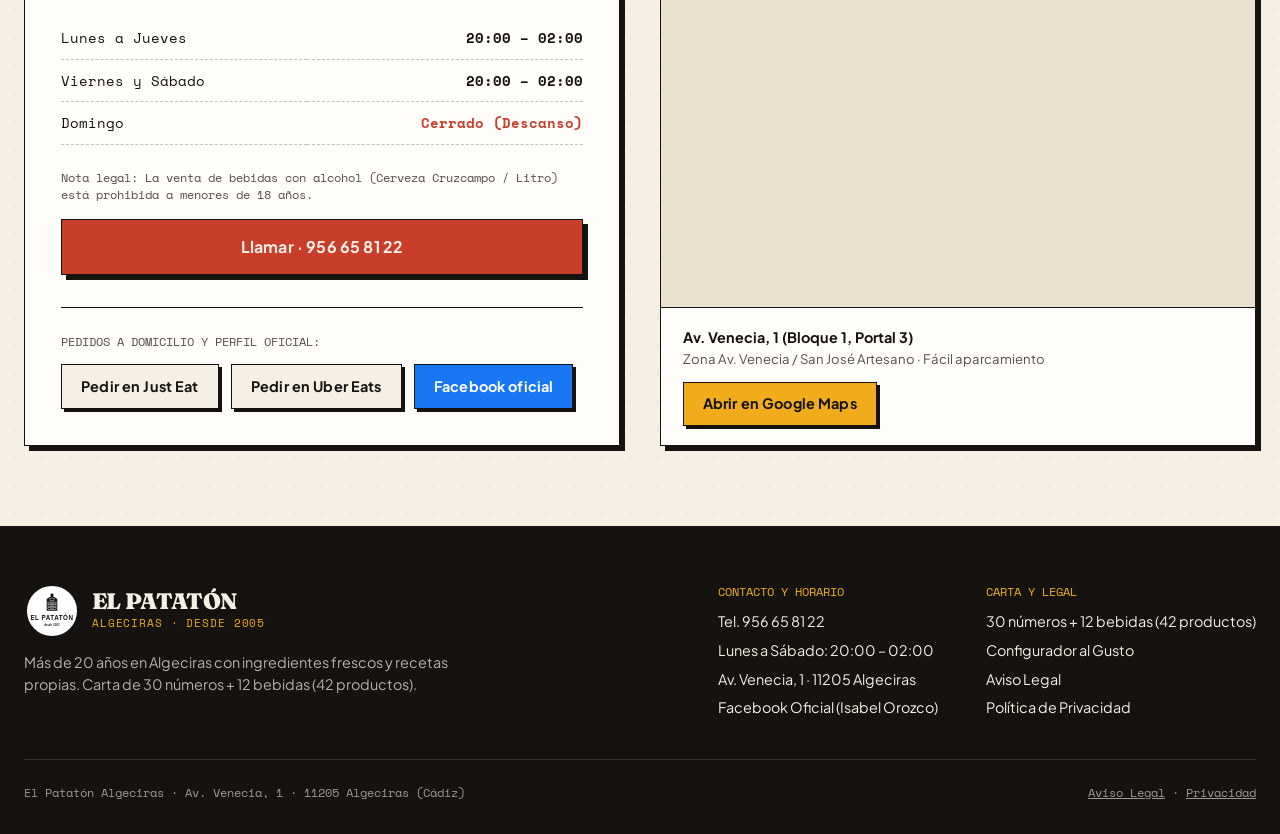
==== commit ca6df086: "feat: add full-size product photo lightbox with gallery navigation and direct add-to-cart" ====
--- a/index.html
+++ b/index.html
@@ -10,7 +10,7 @@
   <meta name="description" content="Más de 20 años en Algeciras con ingredientes frescos y recetas propias. Carta de 30 números + 12 bebidas (42 productos) en Av. Venecia, 1." />
   <link rel="icon" type="image/svg+xml" href="assets/logo-pataton.svg" />
   <link rel="alternate icon" type="image/png" href="assets/logo-pataton.png" />
-  <link rel="stylesheet" href="styles.css?v=20261101-9" />
+  <link rel="stylesheet" href="styles.css?v=20261101-10" />
   <script type="application/ld+json">
 {
   "@context": "https://schema.org",
@@ -2027,6 +2027,51 @@
     <span id="floating-cart-total" class="floating-cart__total">0,00 €</span>
   </button>
 
-  <script src="app.js?v=20261101-8"></script>
+  <!-- VISOR / LIGHTBOX DE IMÁGENES EN GRANDE -->
+  <div
+    id="product-lightbox"
+    class="product-lightbox"
+    role="dialog"
+    aria-modal="true"
+    aria-labelledby="lightbox-title"
+    hidden
+  >
+    <div class="product-lightbox__backdrop" data-lightbox-close></div>
+    <div class="product-lightbox__dialog">
+      <div class="product-lightbox__topbar">
+        <div class="product-lightbox__meta">
+          <span id="lightbox-cat" class="product-lightbox__cat">Patatas Clásicas</span>
+          <span id="lightbox-code" class="product-lightbox__code">REF // Nº 01</span>
+        </div>
+        <button type="button" id="lightbox-close" class="product-lightbox__close" aria-label="Cerrar imagen ampliada">
+          ✕ Cerrar
+        </button>
+      </div>
+
+      <div class="product-lightbox__stage">
+        <button type="button" id="lightbox-prev" class="product-lightbox__nav product-lightbox__nav--prev" aria-label="Ver plato anterior">
+          ‹
+        </button>
+        <img id="lightbox-img" src="" alt="" class="product-lightbox__img" />
+        <button type="button" id="lightbox-next" class="product-lightbox__nav product-lightbox__nav--next" aria-label="Ver plato siguiente">
+          ›
+        </button>
+      </div>
+
+      <div class="product-lightbox__body">
+        <div class="product-lightbox__header">
+          <h3 id="lightbox-title" class="product-lightbox__title">Nº 1. Patata Vegetal</h3>
+          <span id="lightbox-price" class="product-lightbox__price">7,50 €</span>
+        </div>
+        <p id="lightbox-desc" class="product-lightbox__desc"></p>
+        <div class="product-lightbox__actions">
+          <button type="button" id="lightbox-add-normal" class="btn btn--primary menu-card__btn">+ Añadir · 7,50 €</button>
+          <button type="button" id="lightbox-add-pataton" class="btn btn--butter menu-card__btn">+ Patatón · 8,50 €</button>
+        </div>
+      </div>
+    </div>
+  </div>
+
+  <script src="app.js?v=20261101-10"></script>
 </body>
 </html>
--- a/styles.css
+++ b/styles.css
@@ -2699,5 +2699,227 @@
   color: rgba(245, 239, 228, 0.9);
 }
 
-
-
+/* ==========================================================================
+   VISOR / LIGHTBOX DE IMÁGENES DE PRODUCTO EN GRANDE
+   ========================================================================== */
+.menu-card__photo-wrap,
+.photo-card__img-wrap {
+  cursor: zoom-in;
+}
+
+.menu-card__photo-wrap::after {
+  content: '🔍 Ver grande';
+  position: absolute;
+  bottom: 8px;
+  right: 8px;
+  background: rgba(21, 18, 16, 0.86);
+  color: #FFFDF9;
+  font-family: var(--font-mono);
+  font-size: 0.62rem;
+  font-weight: 700;
+  padding: 0.16rem 0.48rem;
+  border: 1px solid rgba(245, 239, 228, 0.4);
+  pointer-events: none;
+  opacity: 0.82;
+  transition: opacity 0.2s ease, transform 0.2s ease, background-color 0.2s ease;
+}
+
+.menu-card__photo-wrap:hover::after {
+  opacity: 1;
+  background: var(--accent-paprika);
+  transform: scale(1.04);
+}
+
+.product-lightbox {
+  position: fixed;
+  inset: 0;
+  z-index: 2000;
+  display: flex;
+  align-items: center;
+  justify-content: center;
+  padding: 1rem;
+}
+
+.product-lightbox[hidden] {
+  display: none !important;
+}
+
+.product-lightbox__backdrop {
+  position: absolute;
+  inset: 0;
+  background: rgba(15, 13, 11, 0.85);
+  backdrop-filter: blur(5px);
+}
+
+.product-lightbox__dialog {
+  position: relative;
+  z-index: 1;
+  width: min(100%, 720px);
+  max-height: 92vh;
+  background: #FFFDF9;
+  border: 2px solid var(--ink);
+  box-shadow: 8px 8px 0px #151210;
+  display: flex;
+  flex-direction: column;
+  overflow: hidden;
+  animation: lightboxPop 0.18s ease-out;
+}
+
+@keyframes lightboxPop {
+  from {
+    opacity: 0;
+    transform: scale(0.95) translateY(8px);
+  }
+  to {
+    opacity: 1;
+    transform: scale(1) translateY(0);
+  }
+}
+
+.product-lightbox__topbar {
+  display: flex;
+  align-items: center;
+  justify-content: space-between;
+  gap: 0.75rem;
+  padding: 0.7rem 1rem;
+  background: var(--bg-charcoal);
+  color: var(--bg-paper);
+  border-bottom: 2px solid var(--ink);
+}
+
+.product-lightbox__meta {
+  display: flex;
+  align-items: center;
+  gap: 0.65rem;
+  flex-wrap: wrap;
+}
+
+.product-lightbox__cat {
+  font-family: var(--font-mono);
+  font-size: 0.7rem;
+  font-weight: 700;
+  background: var(--accent-butter);
+  color: var(--ink);
+  padding: 0.15rem 0.5rem;
+  border: 1px solid var(--ink);
+}
+
+.product-lightbox__code {
+  font-family: var(--font-mono);
+  font-size: 0.72rem;
+  color: rgba(245, 239, 228, 0.8);
+}
+
+.product-lightbox__close {
+  font-family: var(--font-mono);
+  font-size: 0.76rem;
+  font-weight: 700;
+  background: #FFFDF9;
+  color: var(--ink);
+  border: 1.5px solid var(--ink);
+  padding: 0.3rem 0.7rem;
+  cursor: pointer;
+  box-shadow: 2px 2px 0px #000;
+  white-space: nowrap;
+}
+
+.product-lightbox__close:hover {
+  background: var(--accent-paprika);
+  color: #FFFDF9;
+}
+
+.product-lightbox__stage {
+  position: relative;
+  background: #14110F;
+  display: flex;
+  align-items: center;
+  justify-content: center;
+  min-height: 260px;
+  max-height: 58vh;
+  border-bottom: 2px solid var(--ink);
+  overflow: hidden;
+}
+
+.product-lightbox__img {
+  width: 100%;
+  max-height: 58vh;
+  object-fit: contain;
+  display: block;
+}
+
+.product-lightbox__nav {
+  position: absolute;
+  top: 50%;
+  transform: translateY(-50%);
+  width: 40px;
+  height: 40px;
+  background: rgba(255, 253, 249, 0.92);
+  color: var(--ink);
+  border: 2px solid var(--ink);
+  box-shadow: 3px 3px 0px #151210;
+  font-family: var(--font-mono);
+  font-size: 1.4rem;
+  font-weight: 700;
+  line-height: 1;
+  display: inline-flex;
+  align-items: center;
+  justify-content: center;
+  cursor: pointer;
+  z-index: 2;
+}
+
+.product-lightbox__nav:hover {
+  background: var(--accent-butter);
+}
+
+.product-lightbox__nav--prev {
+  left: 10px;
+}
+
+.product-lightbox__nav--next {
+  right: 10px;
+}
+
+.product-lightbox__body {
+  padding: 1.1rem 1.25rem 1.25rem;
+  overflow-y: auto;
+}
+
+.product-lightbox__header {
+  display: flex;
+  align-items: baseline;
+  justify-content: space-between;
+  gap: 0.75rem;
+  margin-bottom: 0.45rem;
+}
+
+.product-lightbox__title {
+  font-family: var(--font-display);
+  font-size: clamp(1.2rem, 2.5vw, 1.5rem);
+  color: var(--ink);
+}
+
+.product-lightbox__price {
+  font-family: var(--font-mono);
+  font-size: 1.15rem;
+  font-weight: 700;
+  color: var(--accent-paprika);
+  white-space: nowrap;
+}
+
+.product-lightbox__desc {
+  font-size: 0.92rem;
+  color: var(--ink-muted);
+  line-height: 1.5;
+  margin-bottom: 1rem;
+}
+
+.product-lightbox__actions {
+  display: flex;
+  flex-wrap: wrap;
+  gap: 0.65rem;
+}
+
+.product-lightbox__actions .menu-card__btn {
+  flex: 1 1 180px;
+}
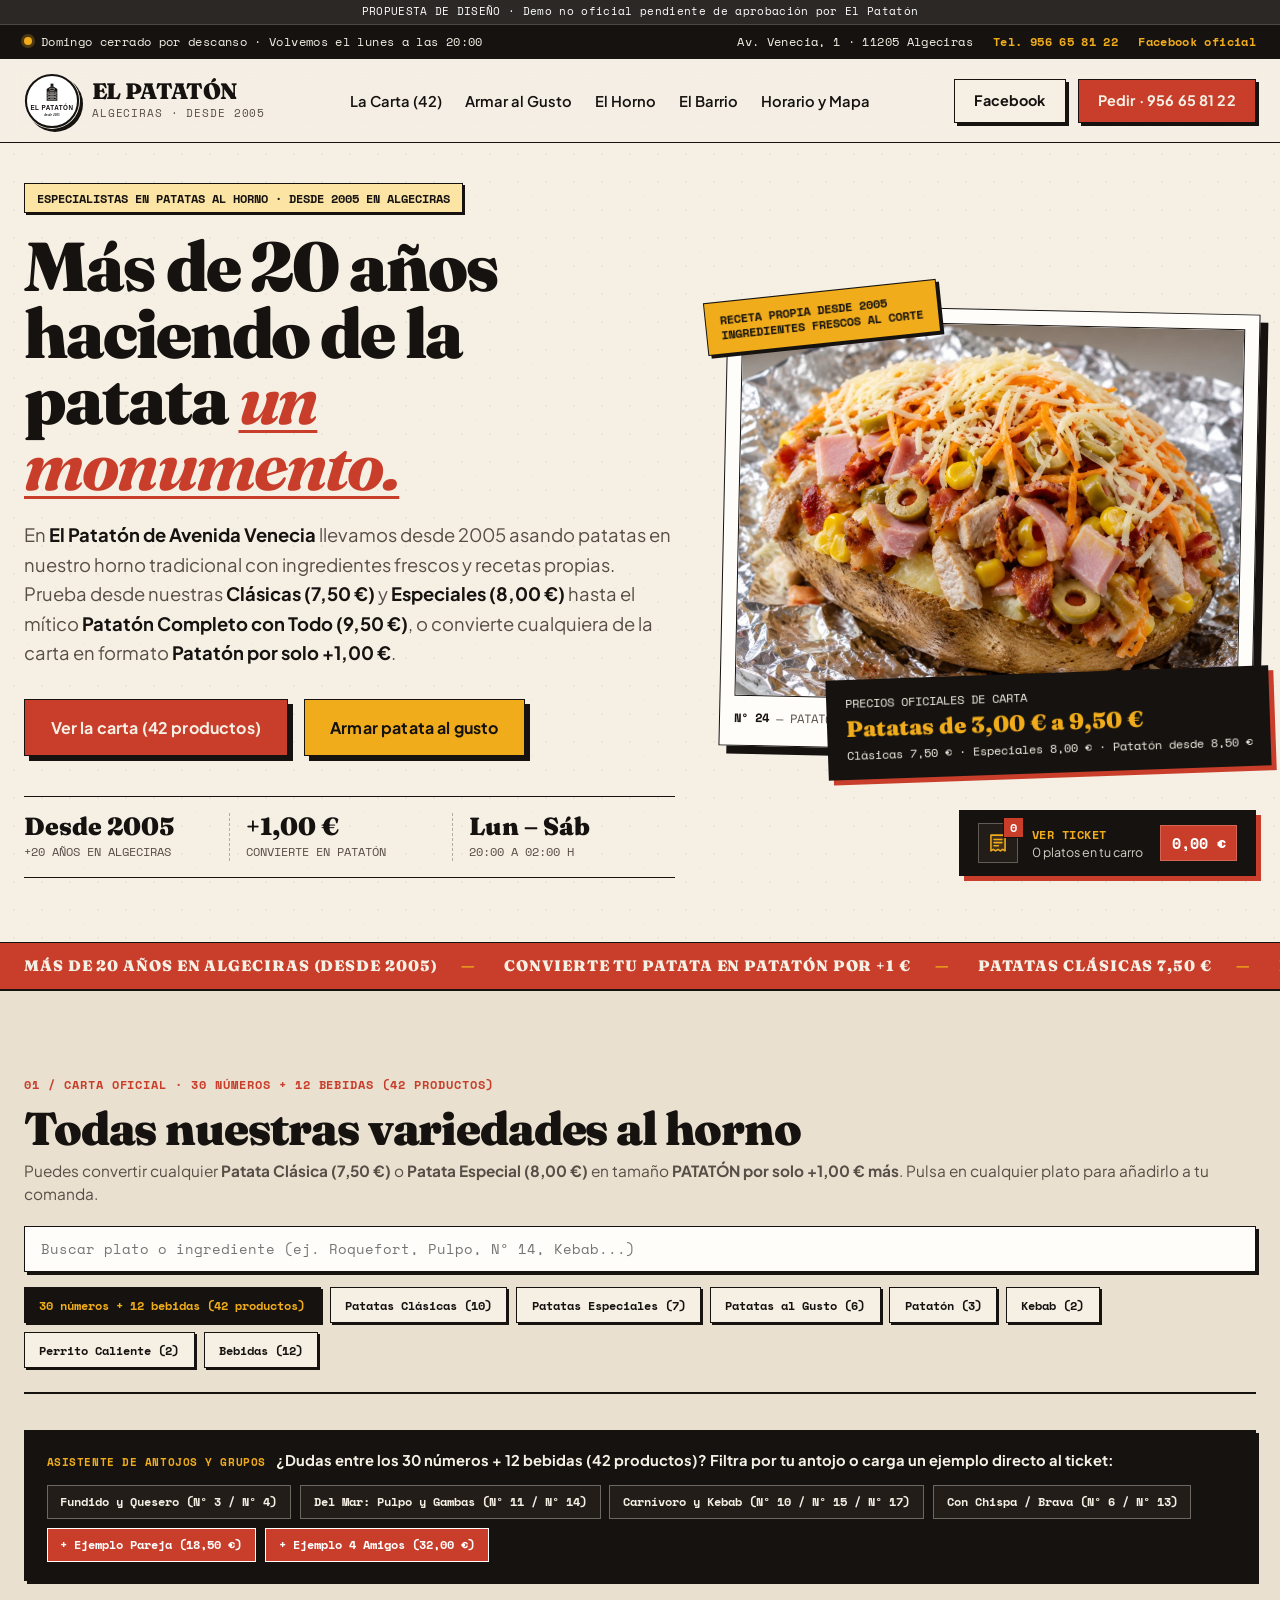
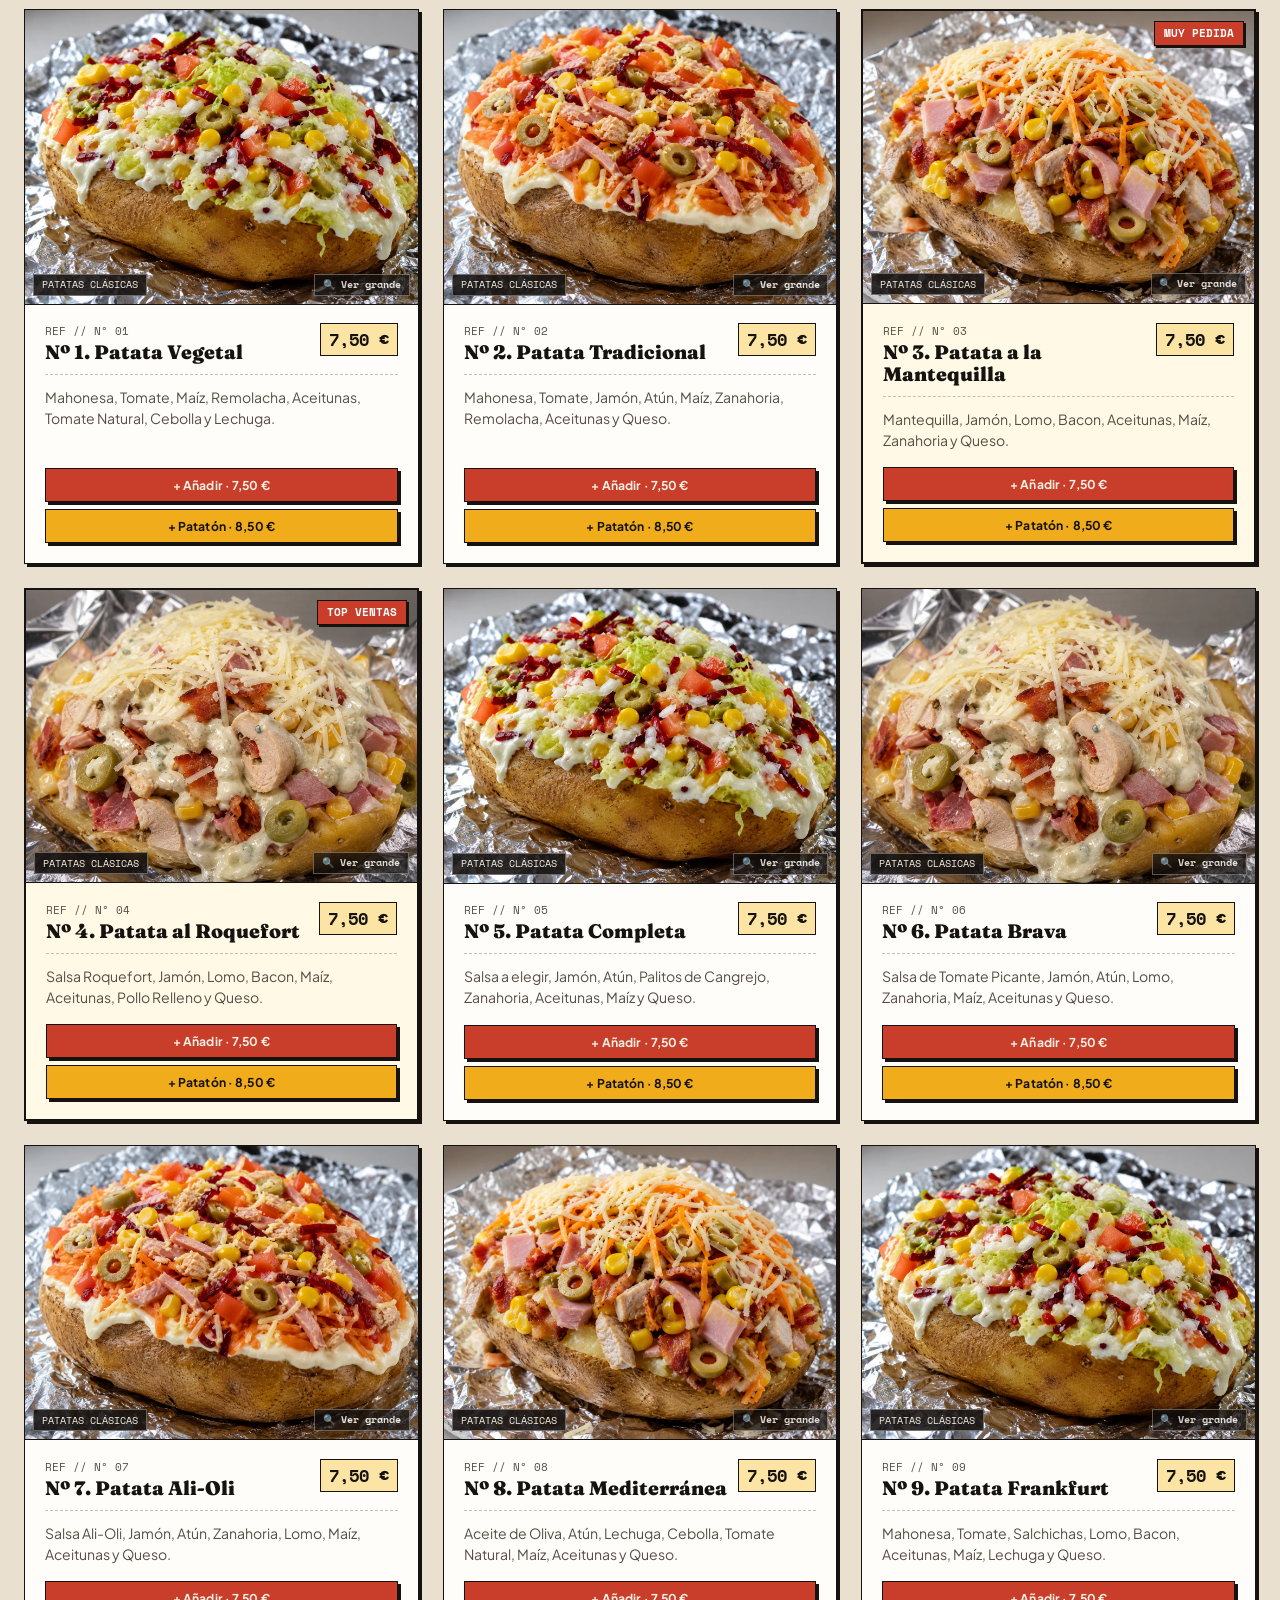
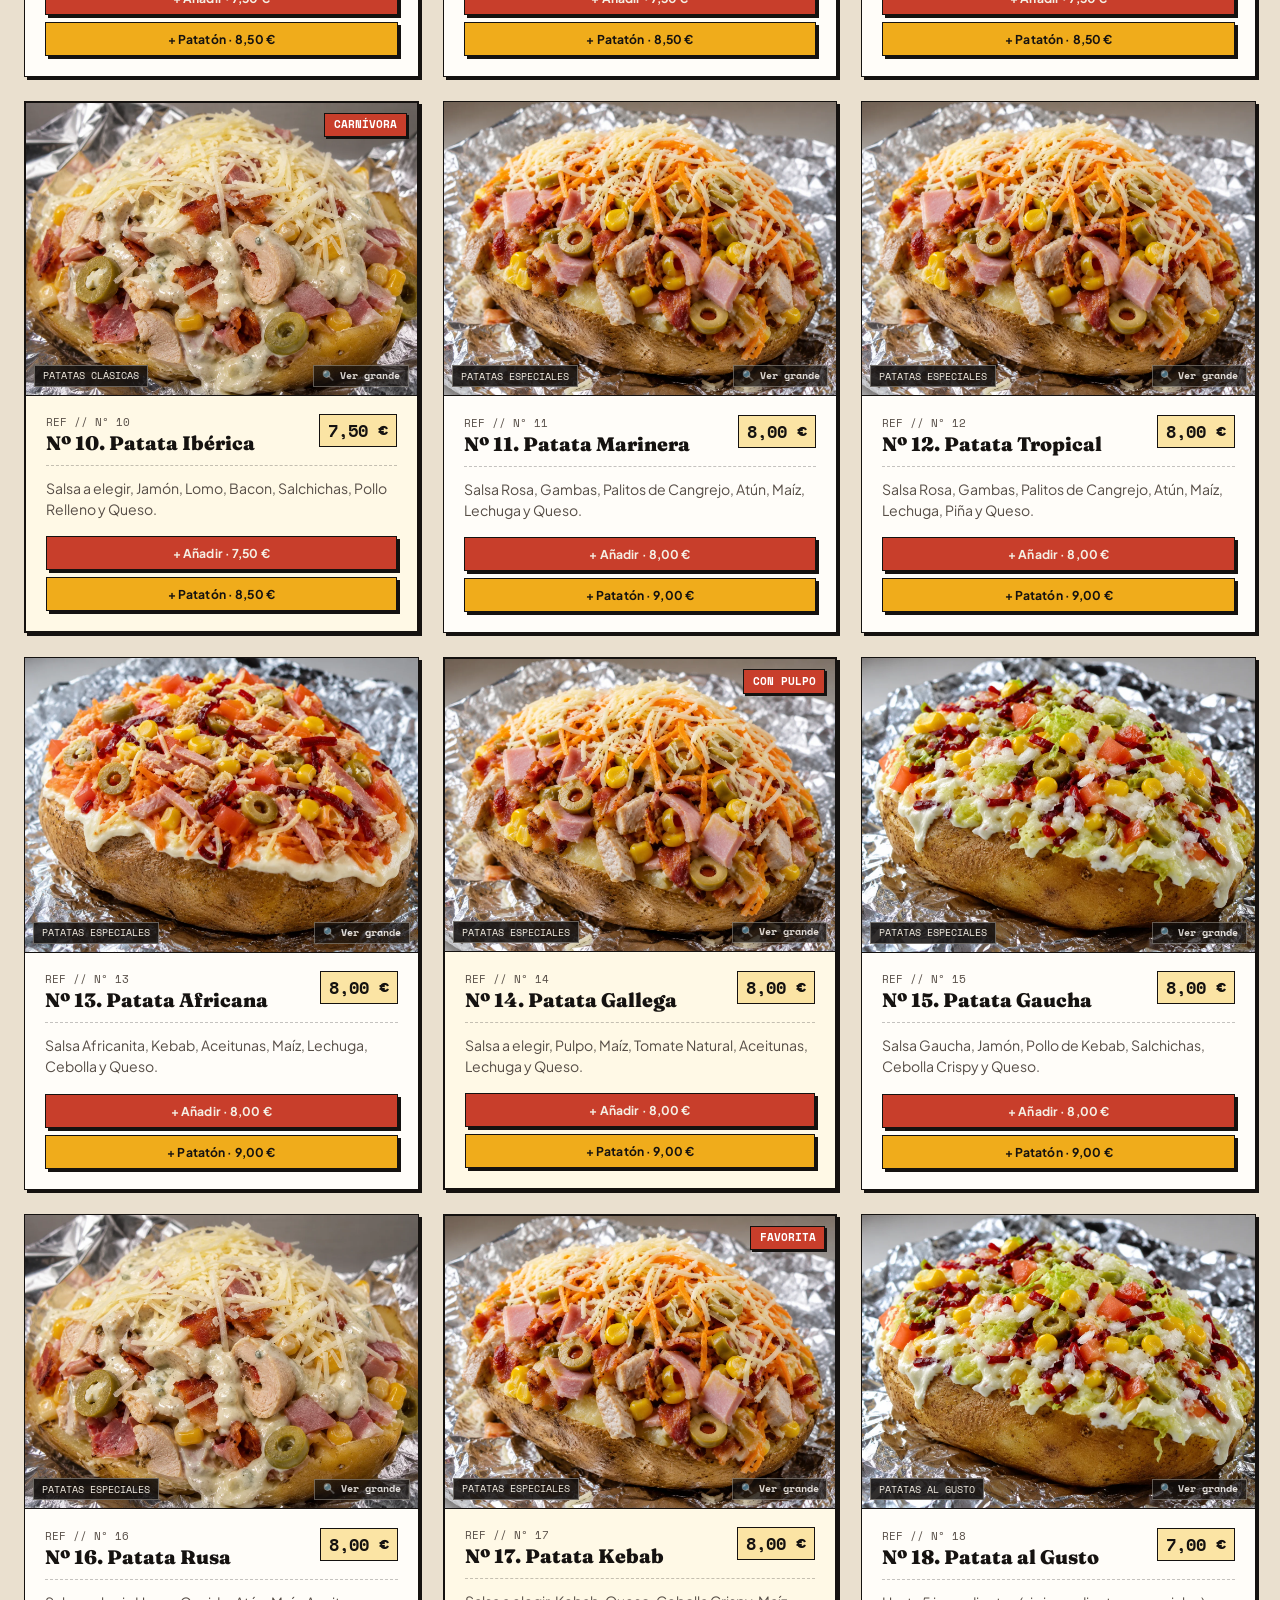
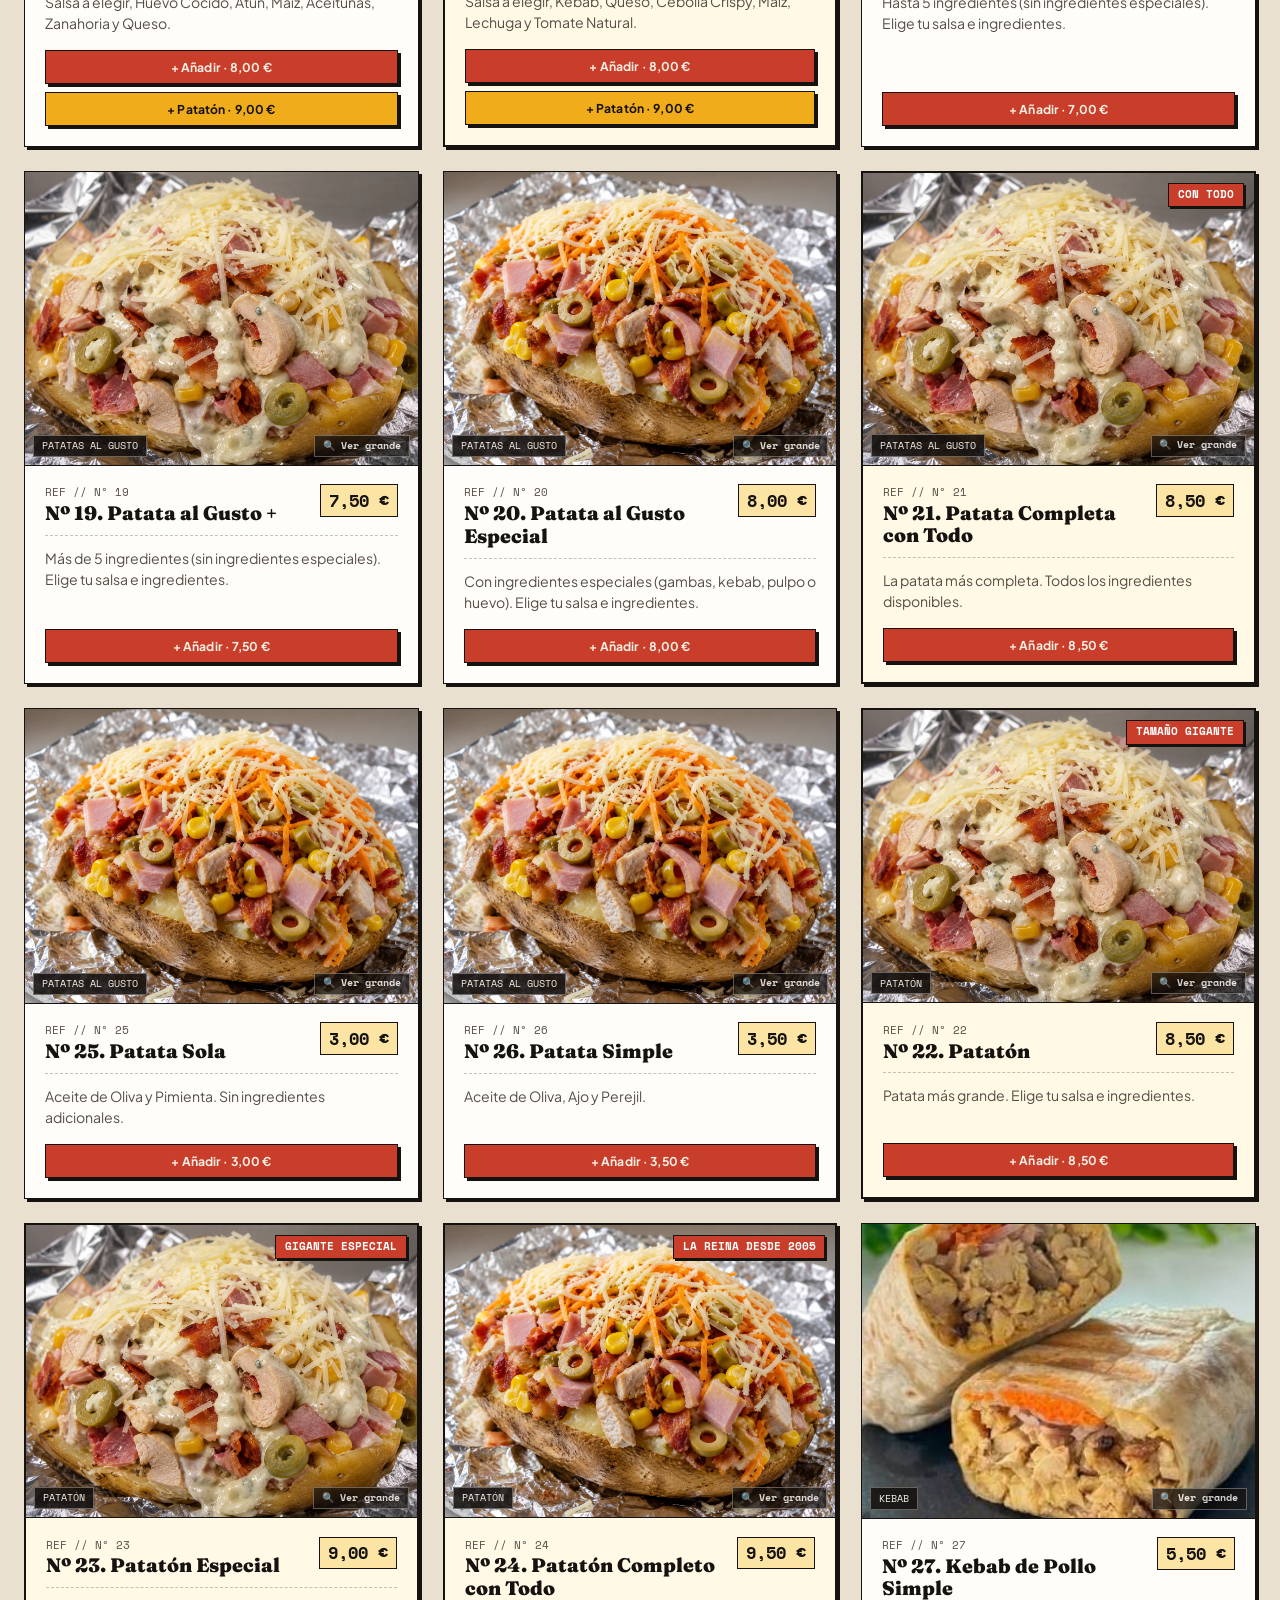
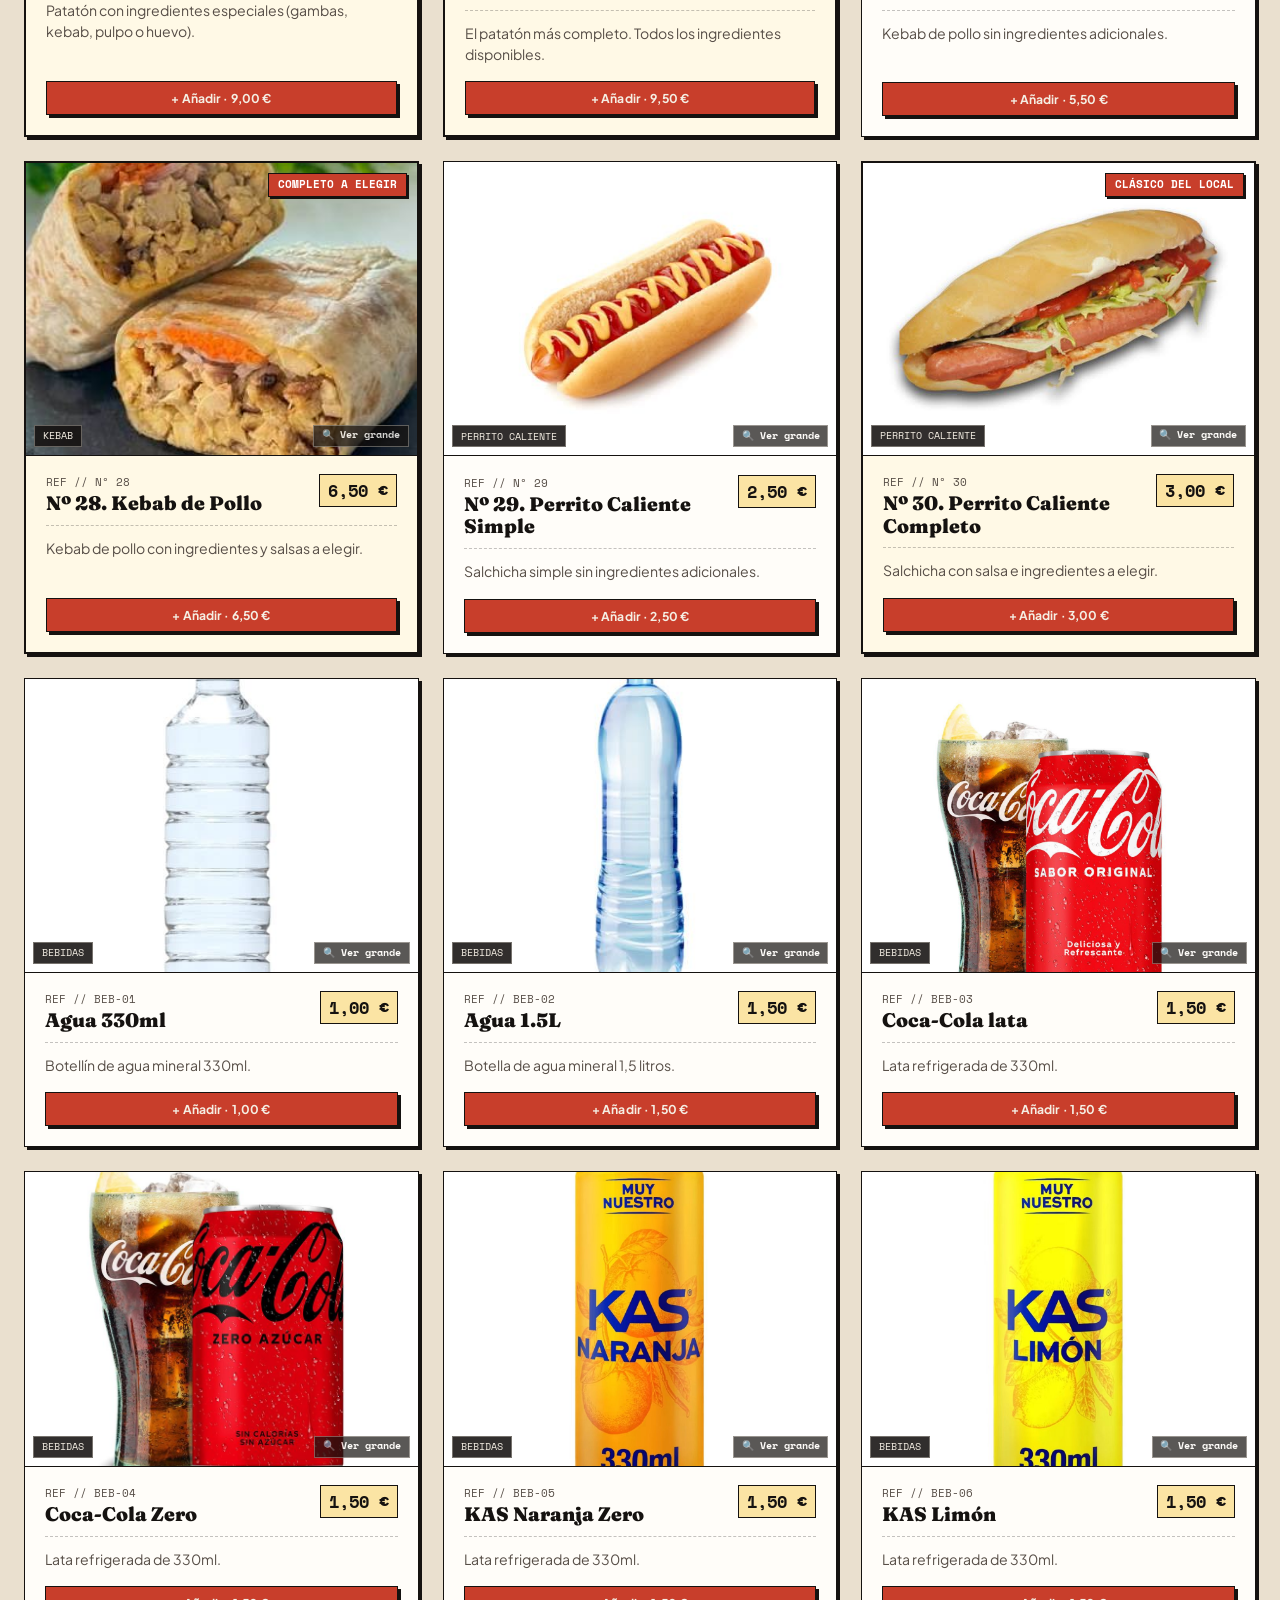
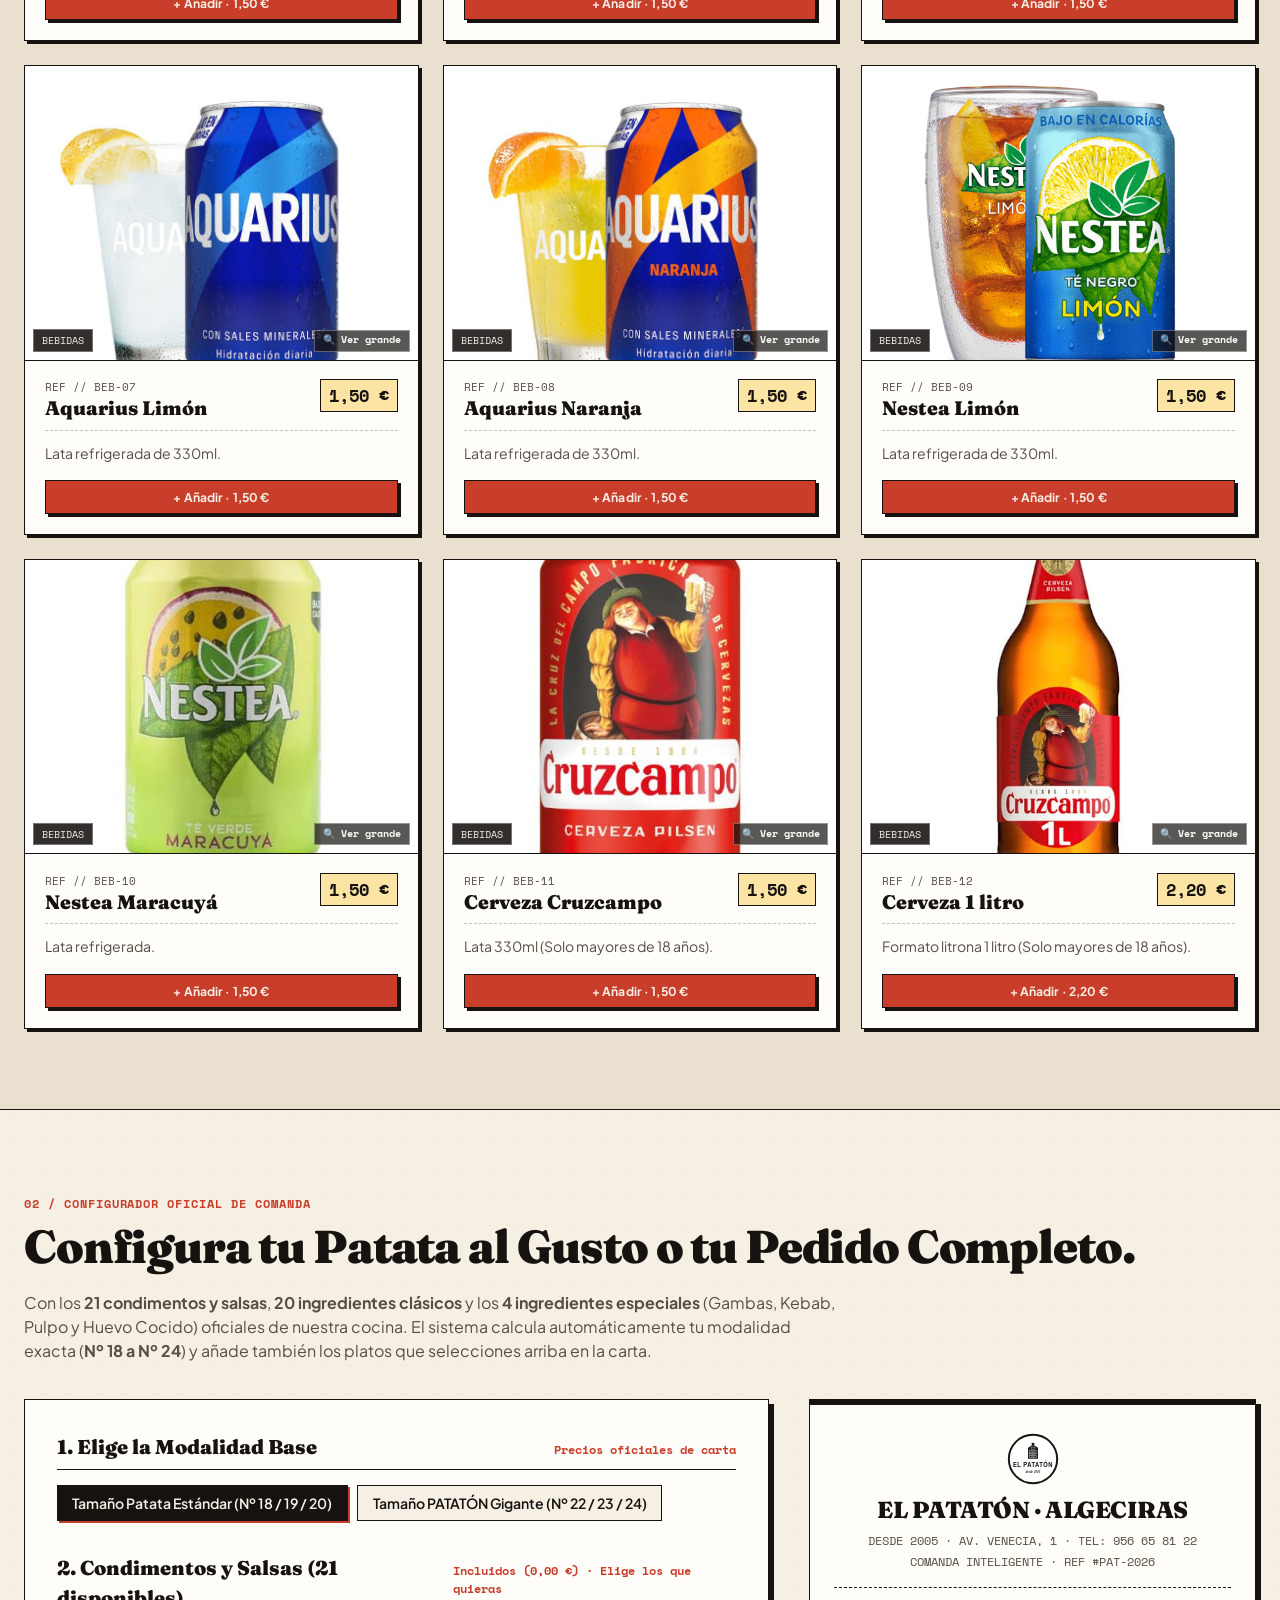
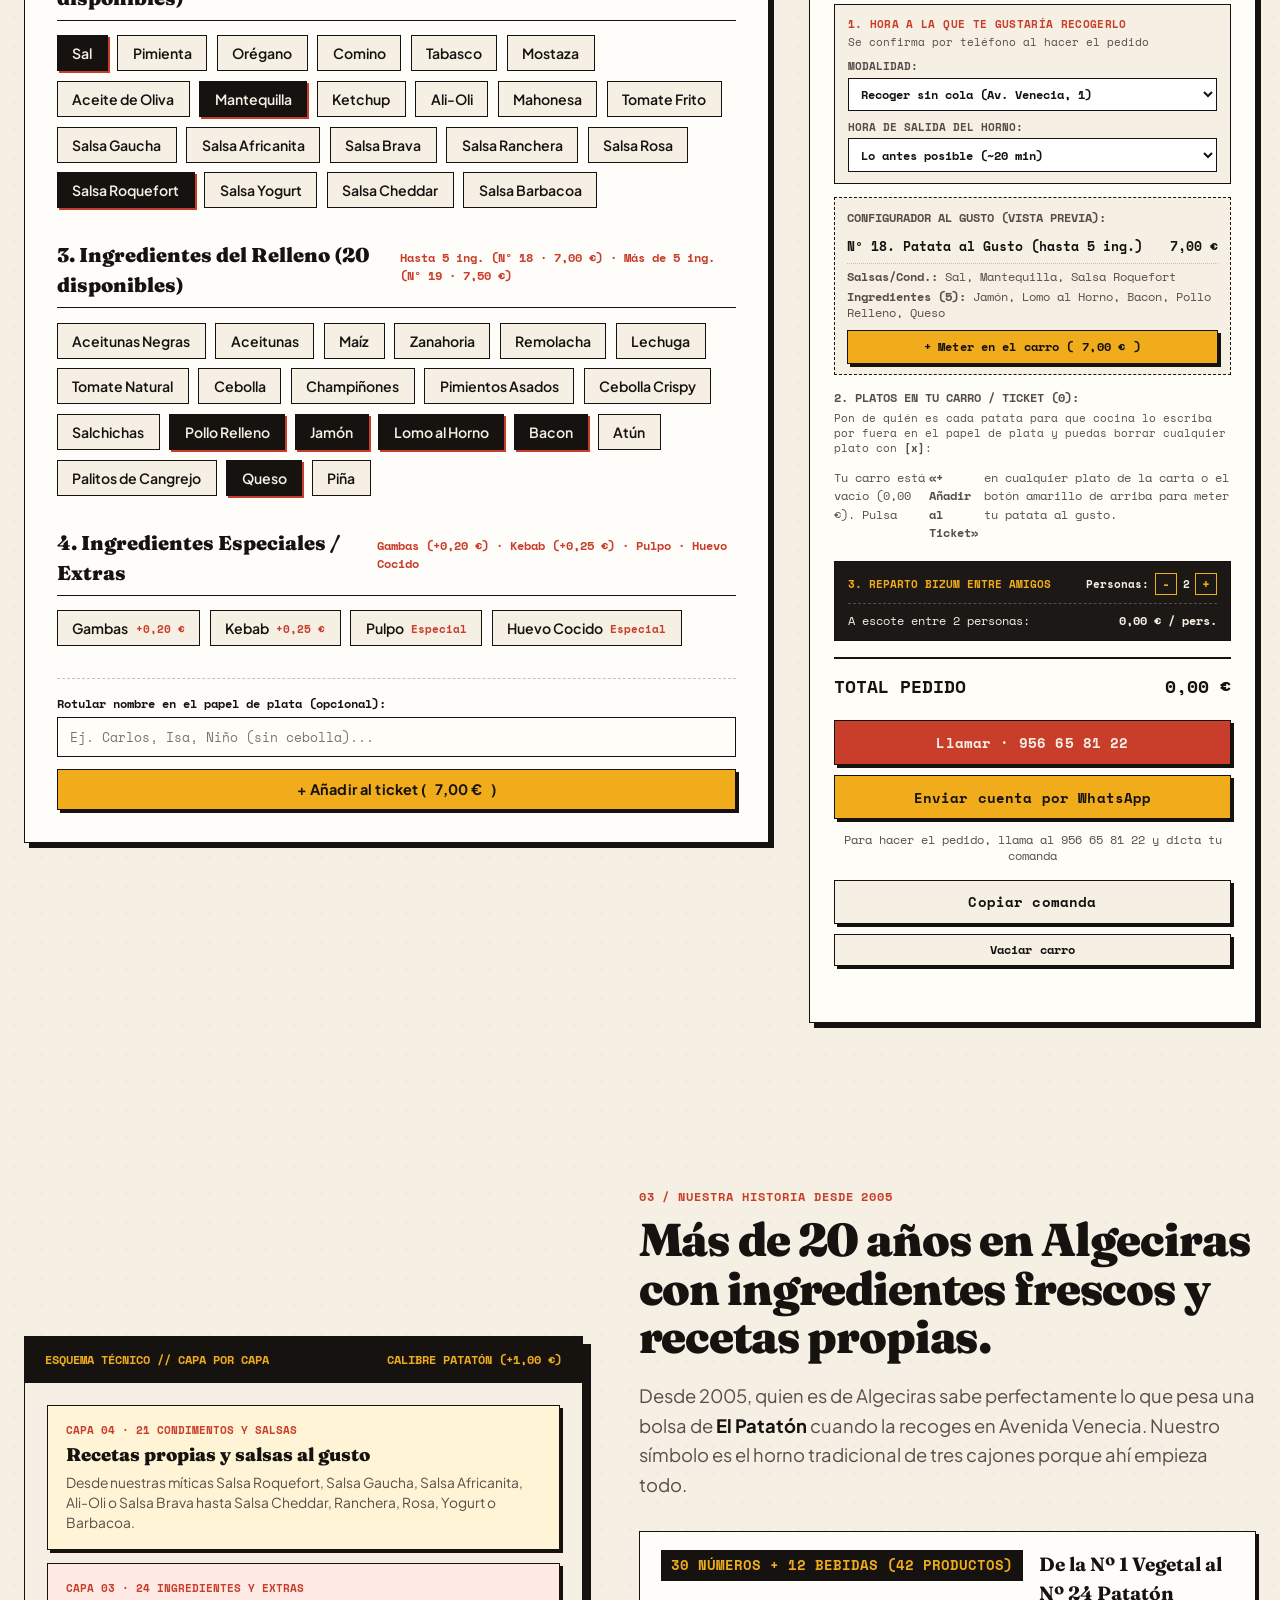
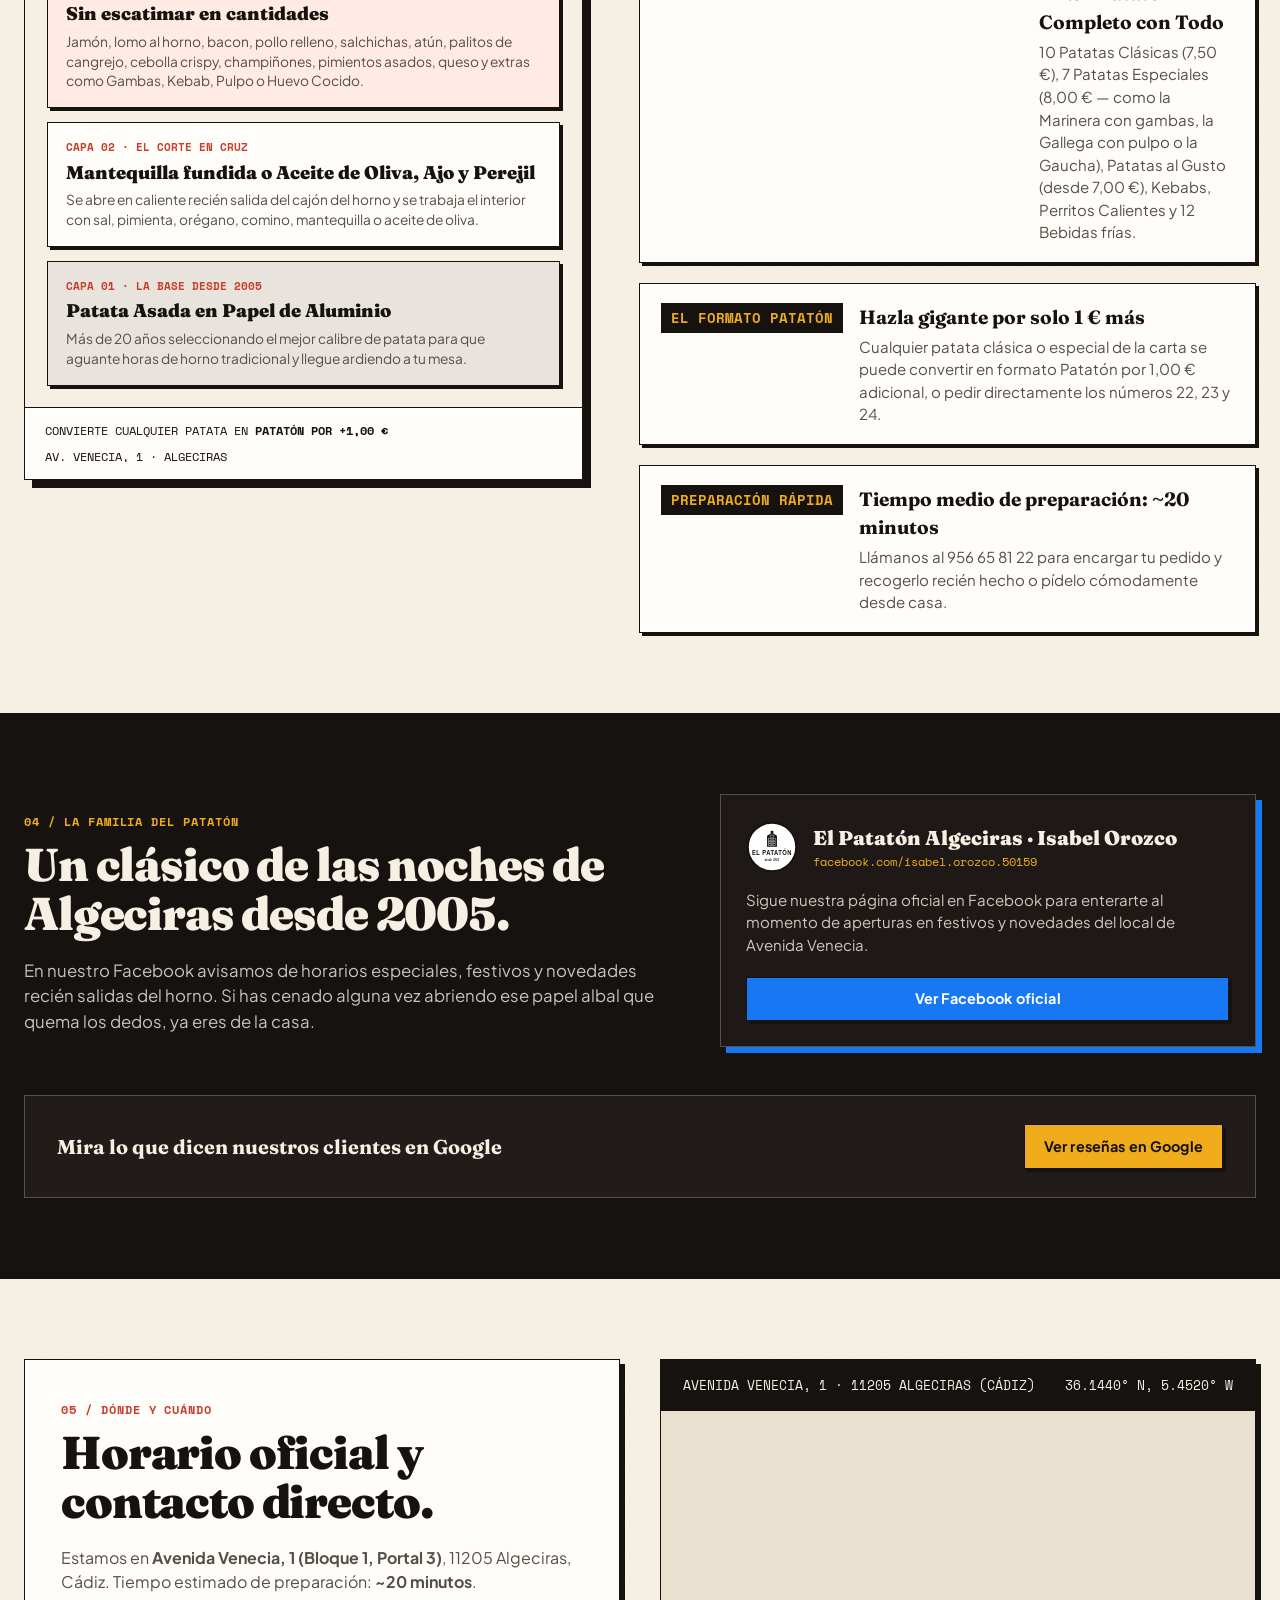
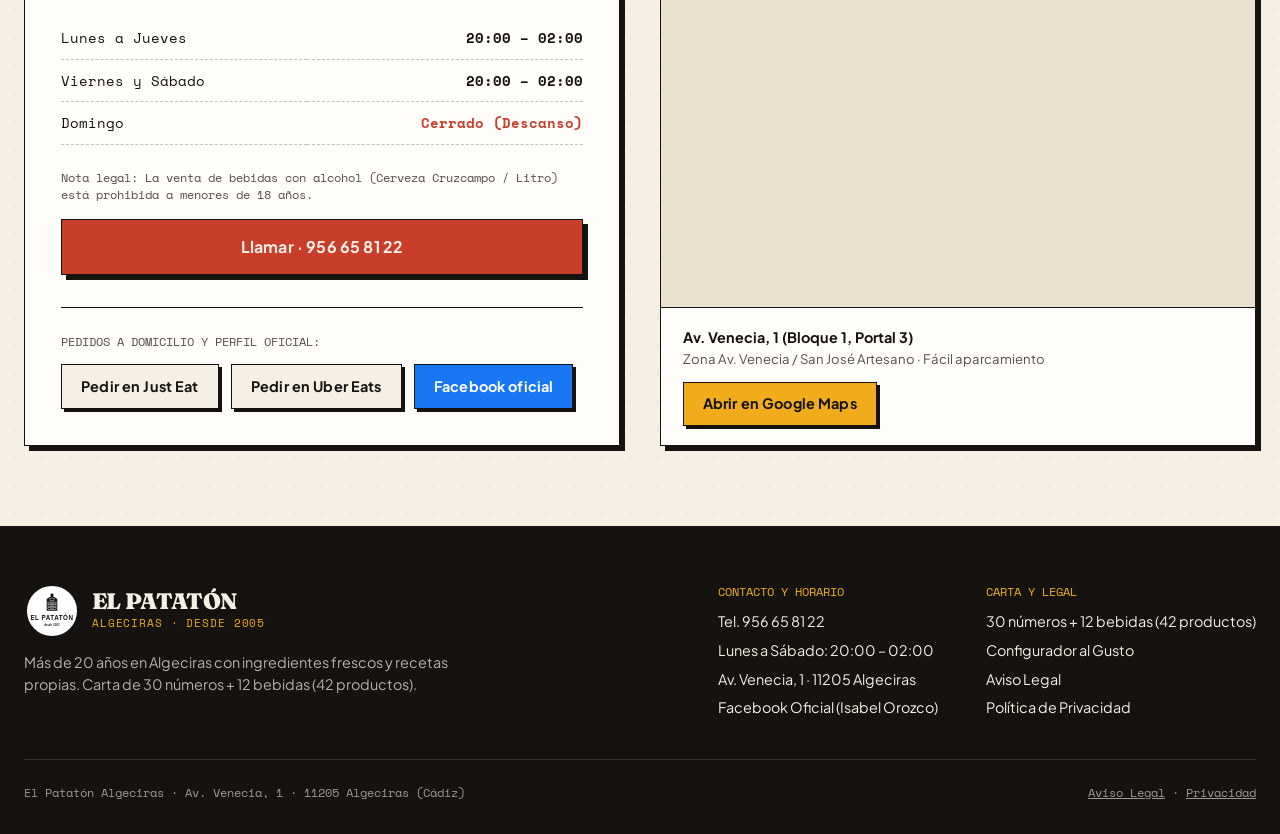
==== commit d1ebd8f1: "fix: update map pin to exact El Pataton coordinates (36.1440472, -5.4519979) and direct Google Maps " ====
--- a/index.html
+++ b/index.html
@@ -24,6 +24,12 @@
     "addressRegion": "Cádiz",
     "addressCountry": "ES"
   },
+  "geo": {
+    "@type": "GeoCoordinates",
+    "latitude": 36.1440472,
+    "longitude": -5.4519979
+  },
+  "hasMap": "https://maps.app.goo.gl/ScJkB7zUAzAZEP4u8",
   "telephone": "+34956658122",
   "openingHours": "Mo-Sa 20:00-02:00",
   "servesCuisine": "Patatas asadas",
@@ -1868,7 +1874,7 @@
 
         <div class="google-reviews-cta">
           <p class="google-reviews-cta__text">Mira lo que dicen nuestros clientes en Google</p>
-          <a href="https://www.google.com/maps/search/?api=1&amp;query=El+Pataton+Avenida+Venecia+Algeciras" target="_blank" rel="noopener noreferrer" class="btn btn--butter">
+          <a href="https://maps.app.goo.gl/ScJkB7zUAzAZEP4u8" target="_blank" rel="noopener noreferrer" class="btn btn--butter">
             Ver reseñas en Google
           </a>
         </div>
@@ -1934,14 +1940,14 @@
         <div class="map-panel">
           <div class="map-panel__header">
             <span>AVENIDA VENECIA, 1 · 11205 ALGECIRAS (CÁDIZ)</span>
-            <span>36.1459° N, 5.4519° W</span>
+            <span>36.1440° N, 5.4520° W</span>
           </div>
           <iframe
             class="map-embed"
             title="Mapa de ubicación de El Patatón en Avenida Venecia, Algeciras"
             loading="lazy"
             referrerpolicy="no-referrer-when-downgrade"
-            src="https://www.openstreetmap.org/export/embed.html?bbox=-5.4605%2C36.1400%2C-5.4435%2C36.1515&amp;layer=mapnik&amp;marker=36.145924%2C-5.451913">
+            src="https://www.openstreetmap.org/export/embed.html?bbox=-5.4545%2C36.1425%2C-5.4495%2C36.1456&amp;layer=mapnik&amp;marker=36.1440472%2C-5.4519979">
           </iframe>
           <div class="map-panel__footer">
             <div>
@@ -1950,7 +1956,7 @@
               <!-- CONFIRMAR CON ISA Y CRISTINA -->
               <span style="color: var(--ink-muted); font-size: 0.82rem;">Zona Av. Venecia / San José Artesano · Fácil aparcamiento</span>
             </div>
-            <a href="https://www.google.com/maps/search/?api=1&amp;query=El+Pataton+Avenida+Venecia+Algeciras" target="_blank" rel="noopener noreferrer" class="btn btn--butter">
+            <a href="https://maps.app.goo.gl/ScJkB7zUAzAZEP4u8" target="_blank" rel="noopener noreferrer" class="btn btn--butter">
               Abrir en Google Maps
             </a>
           </div>
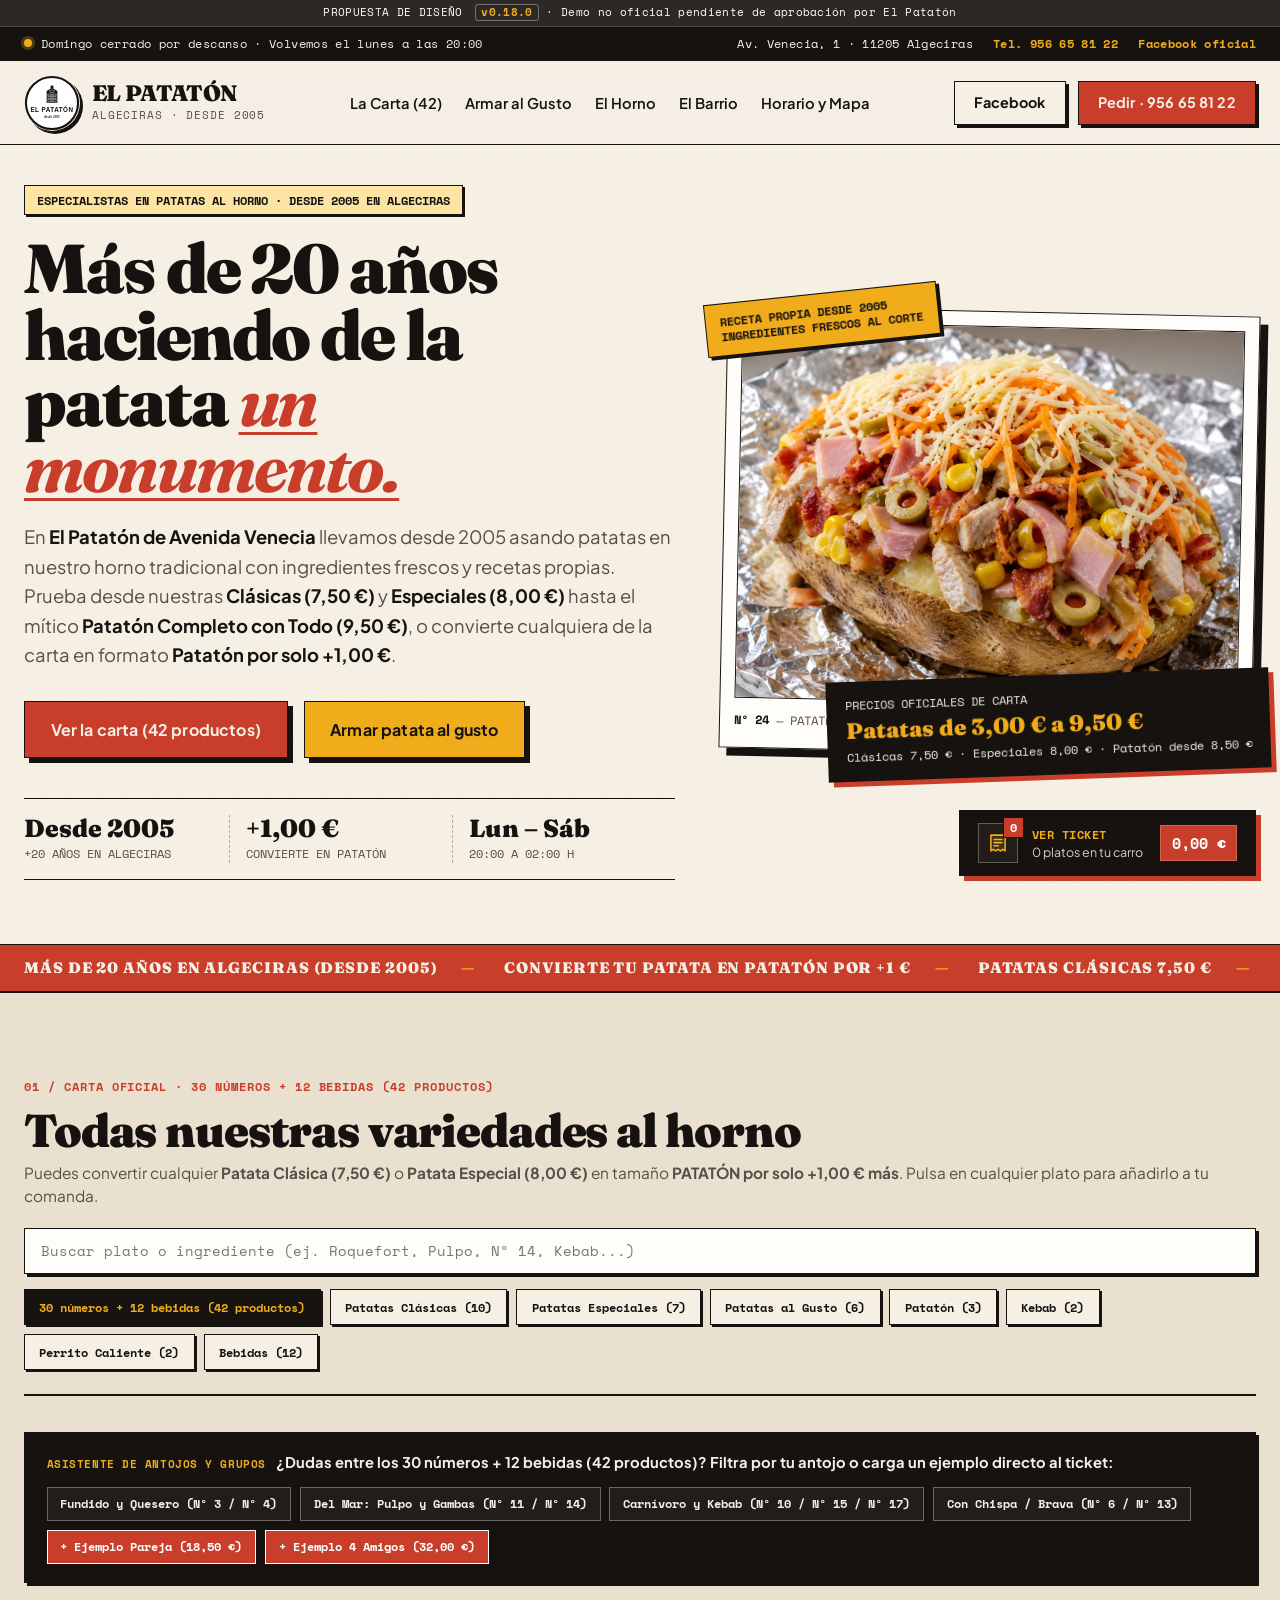
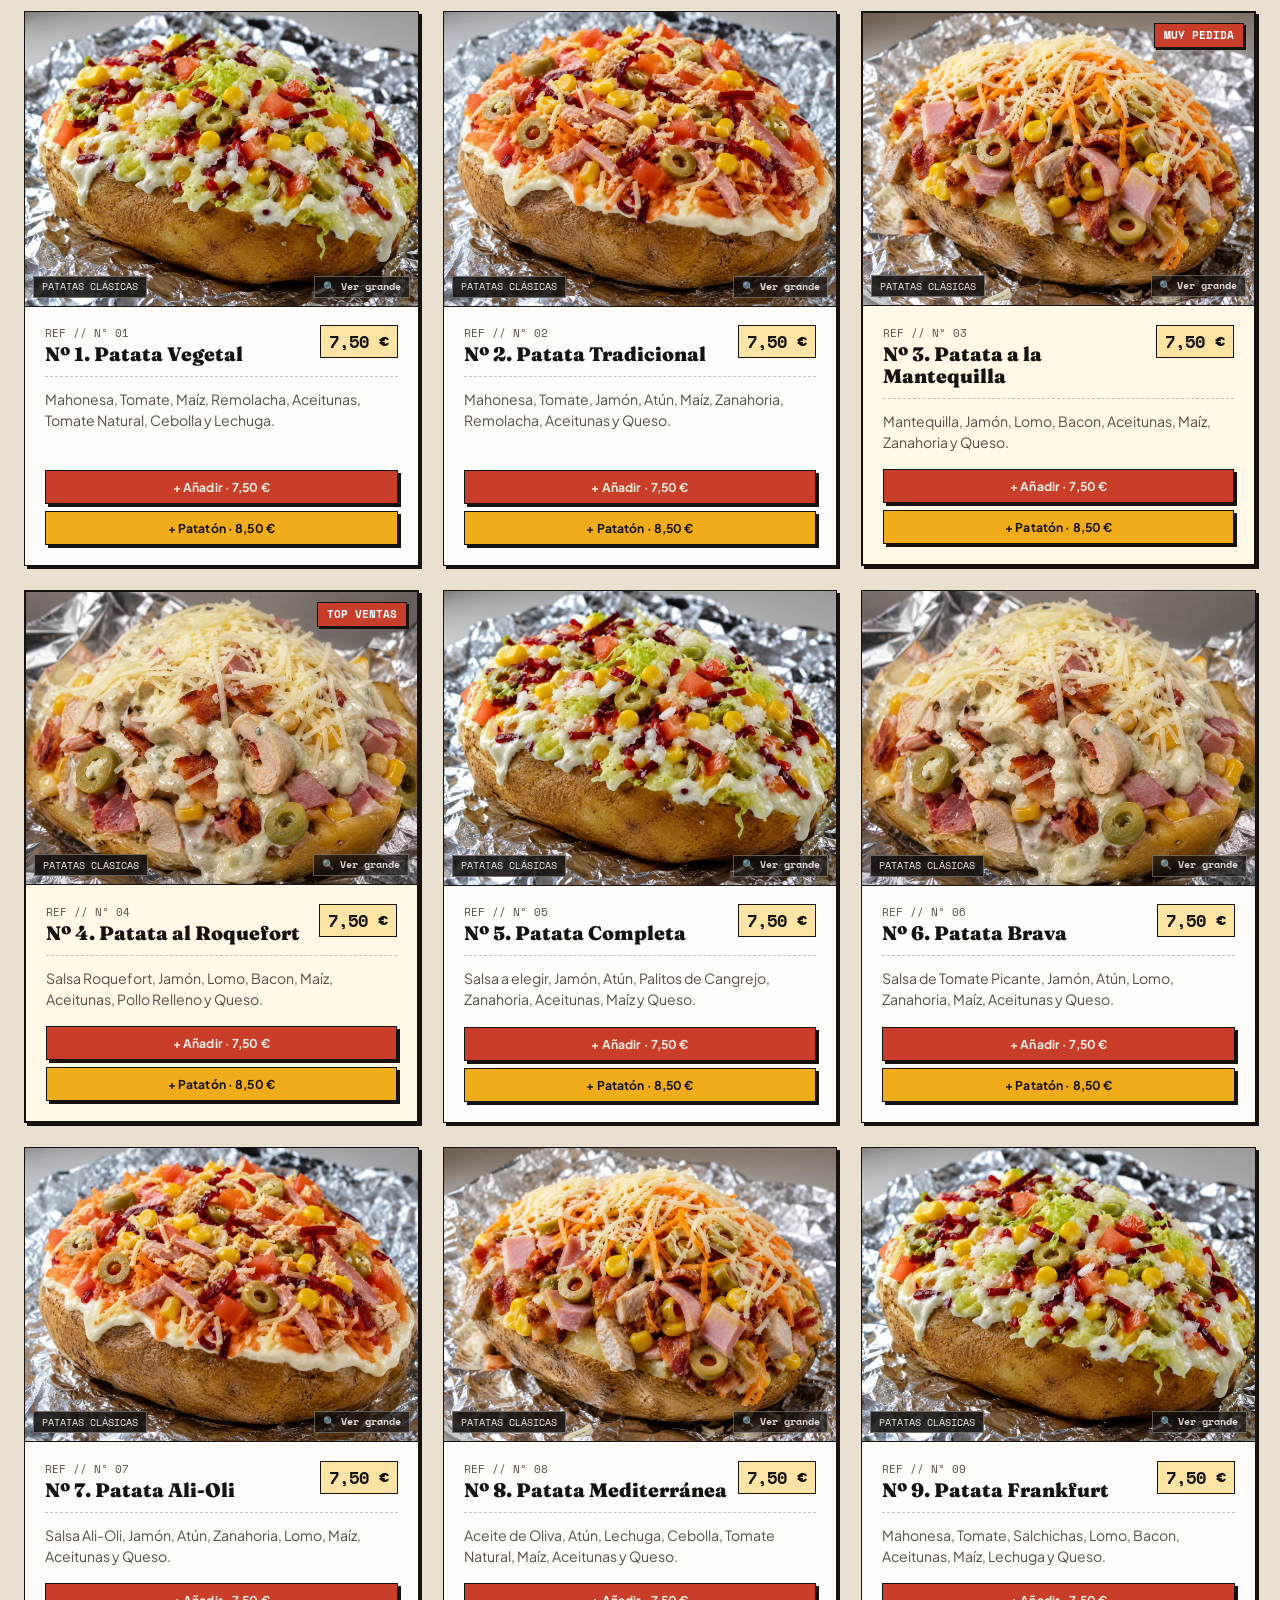
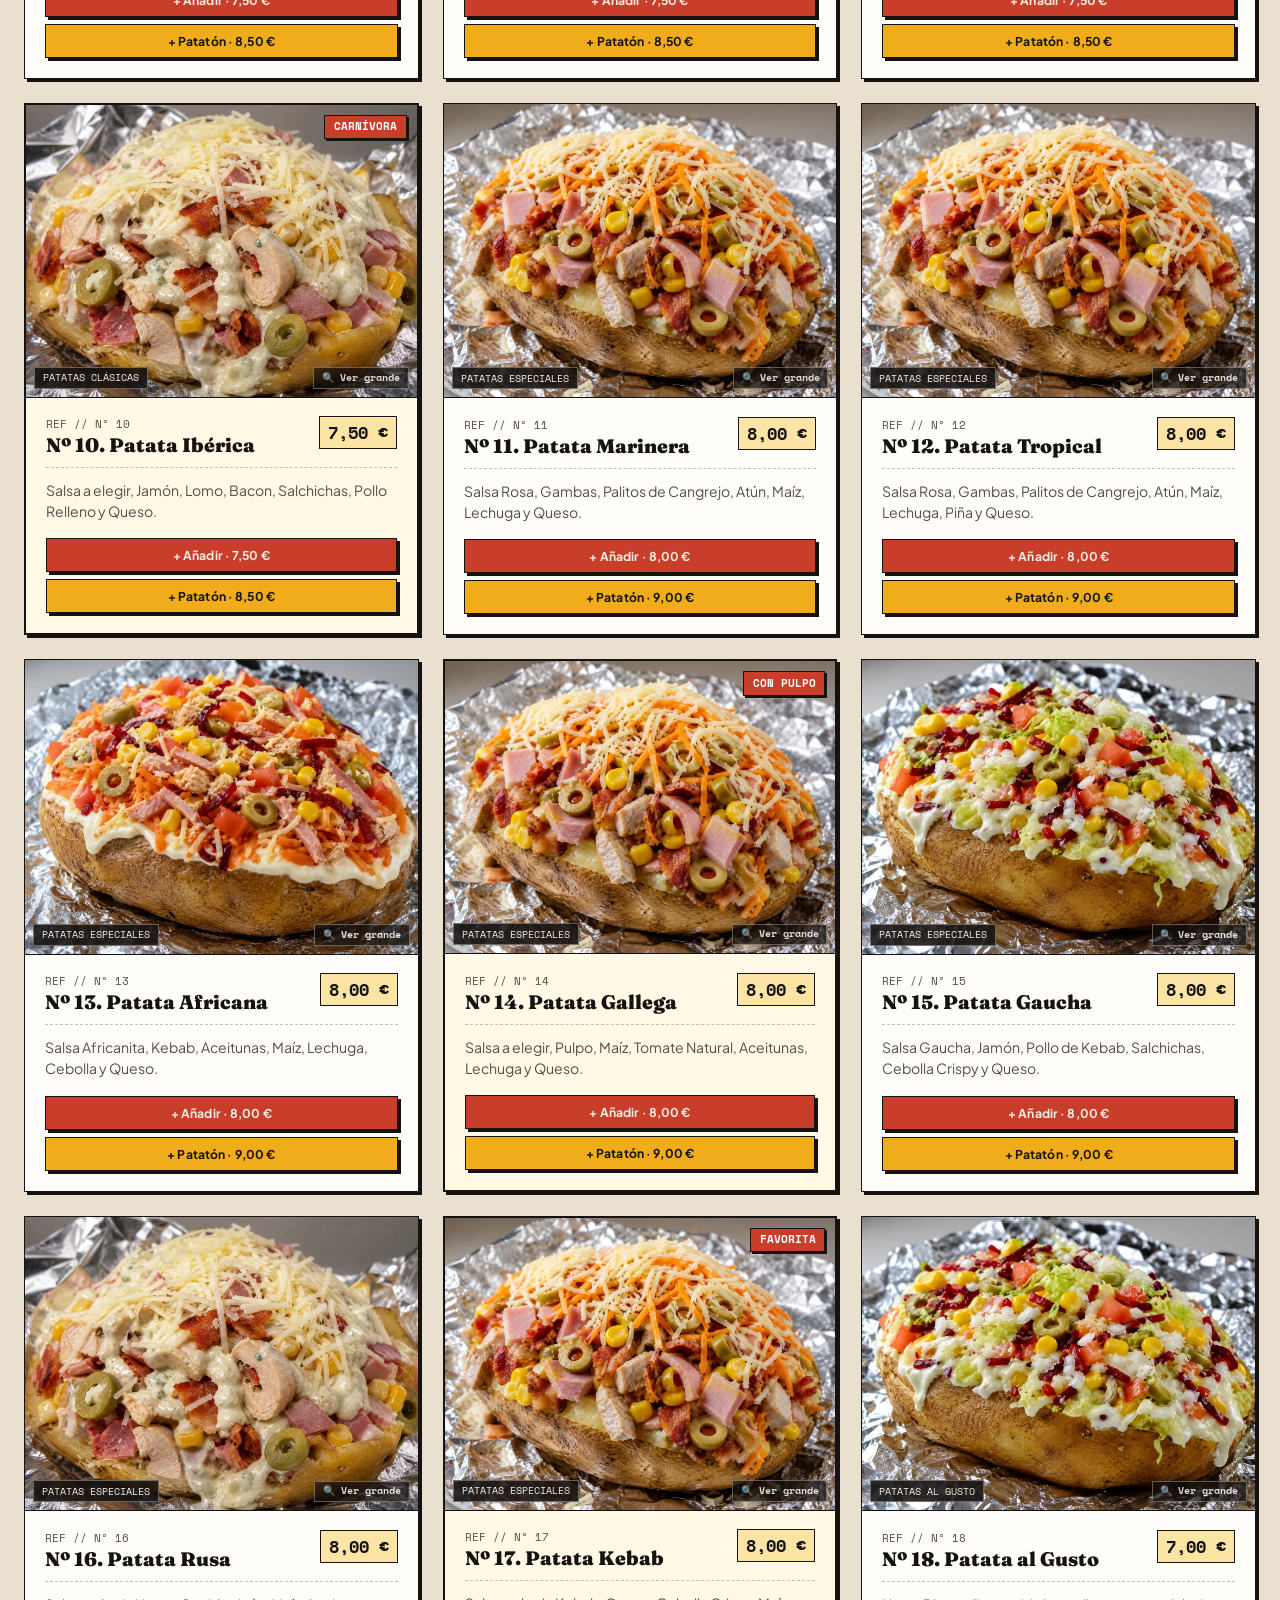
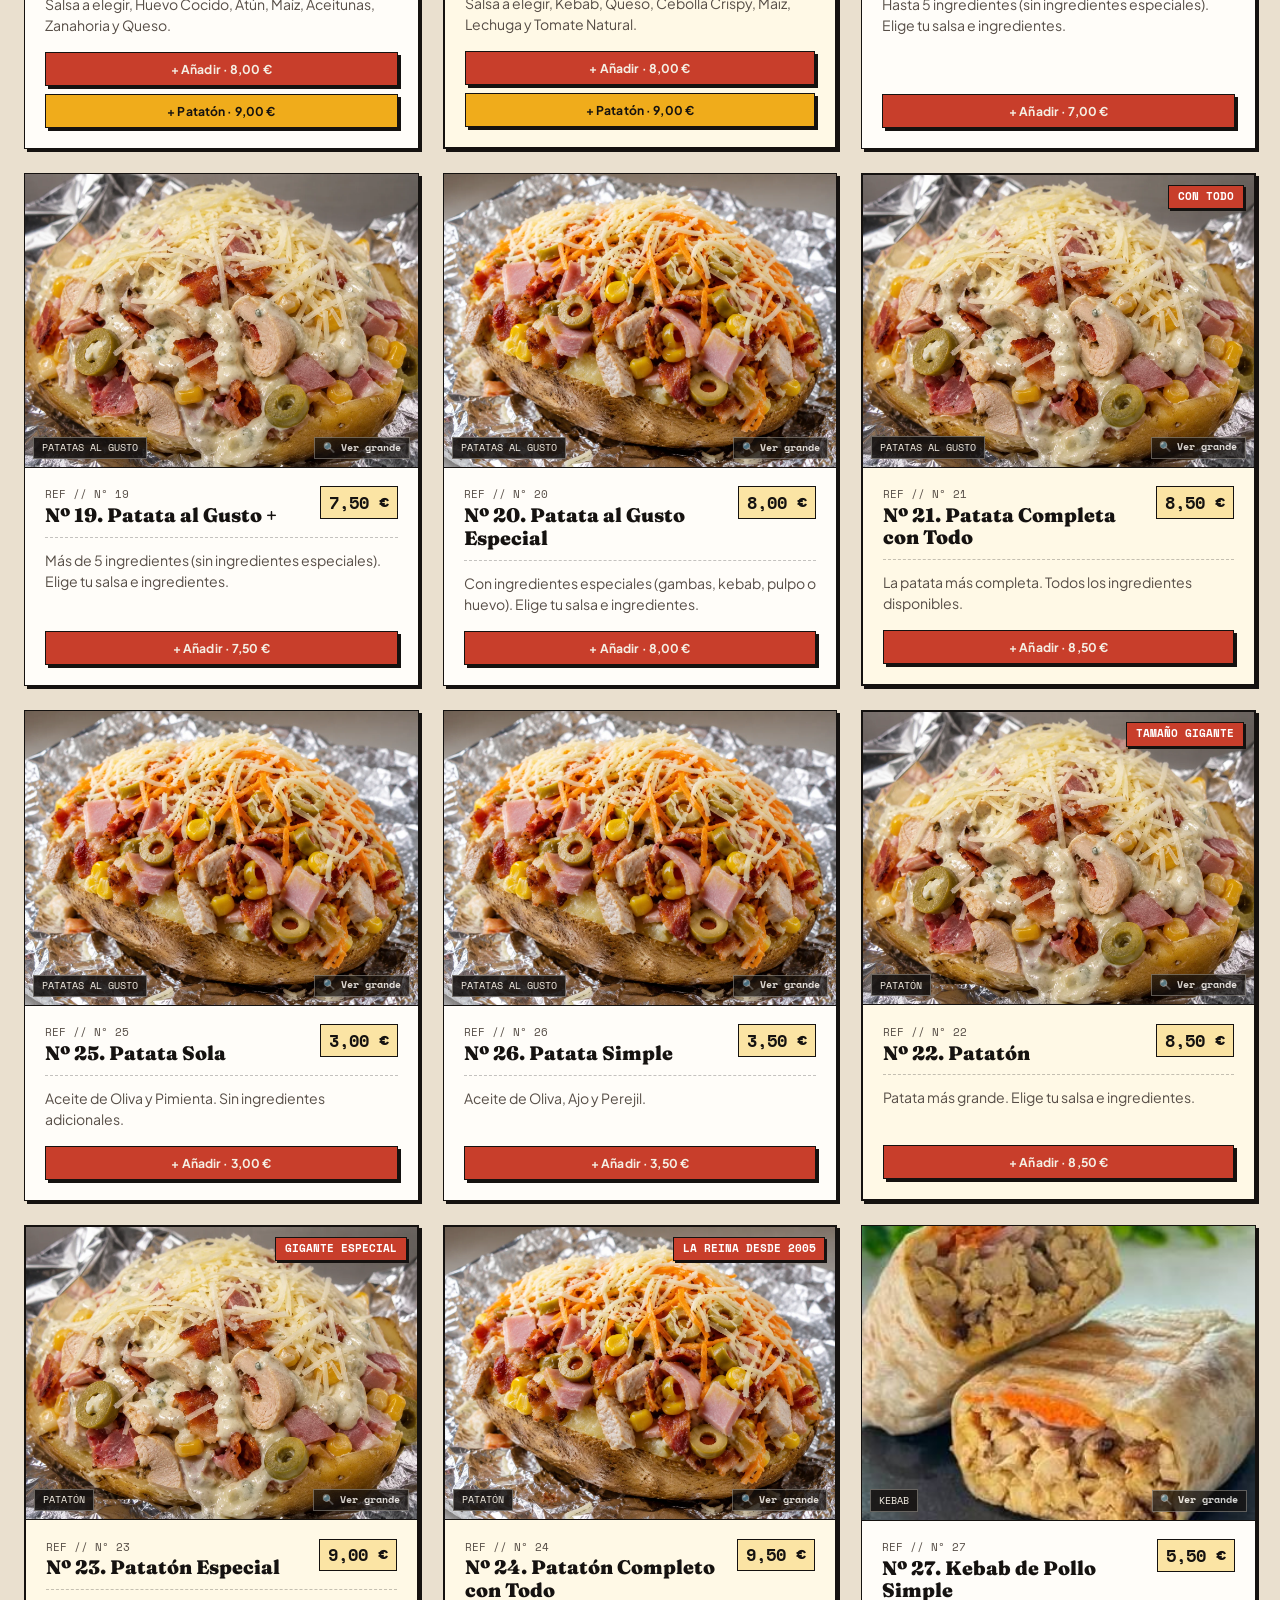
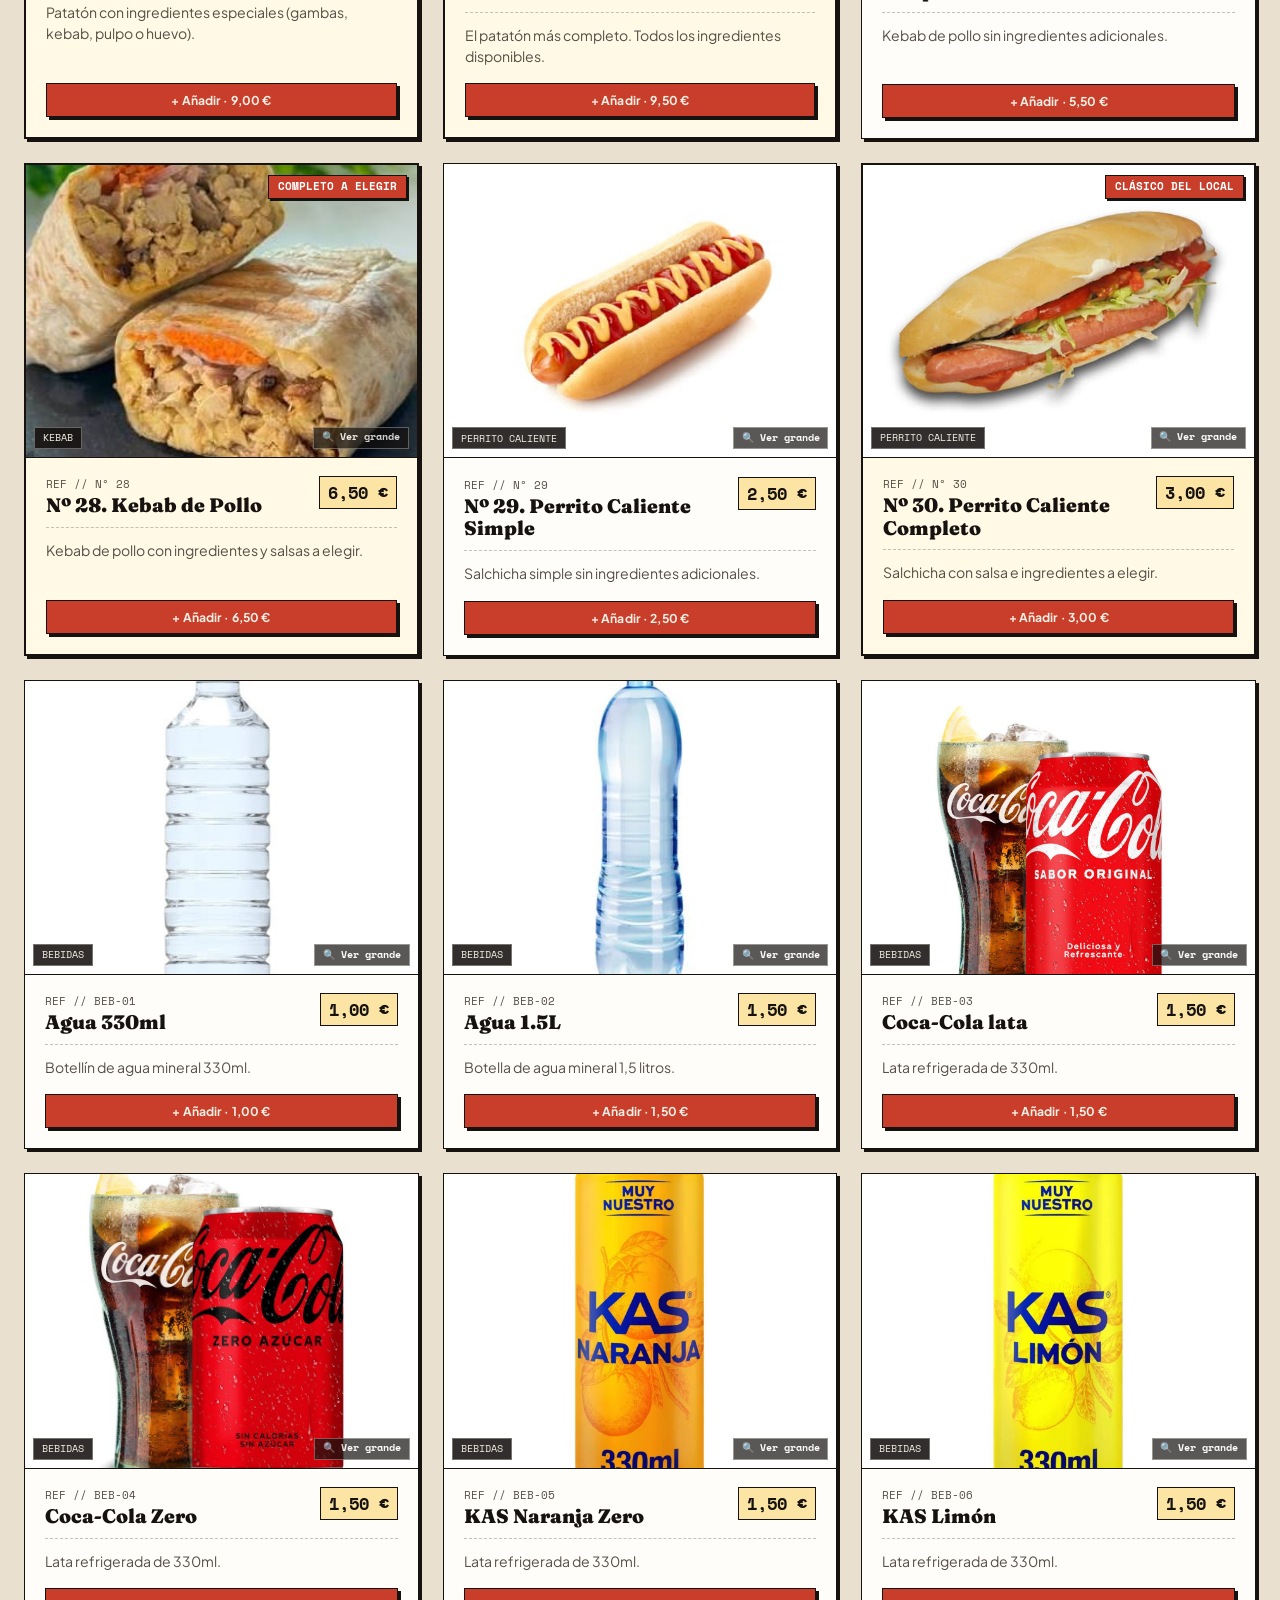
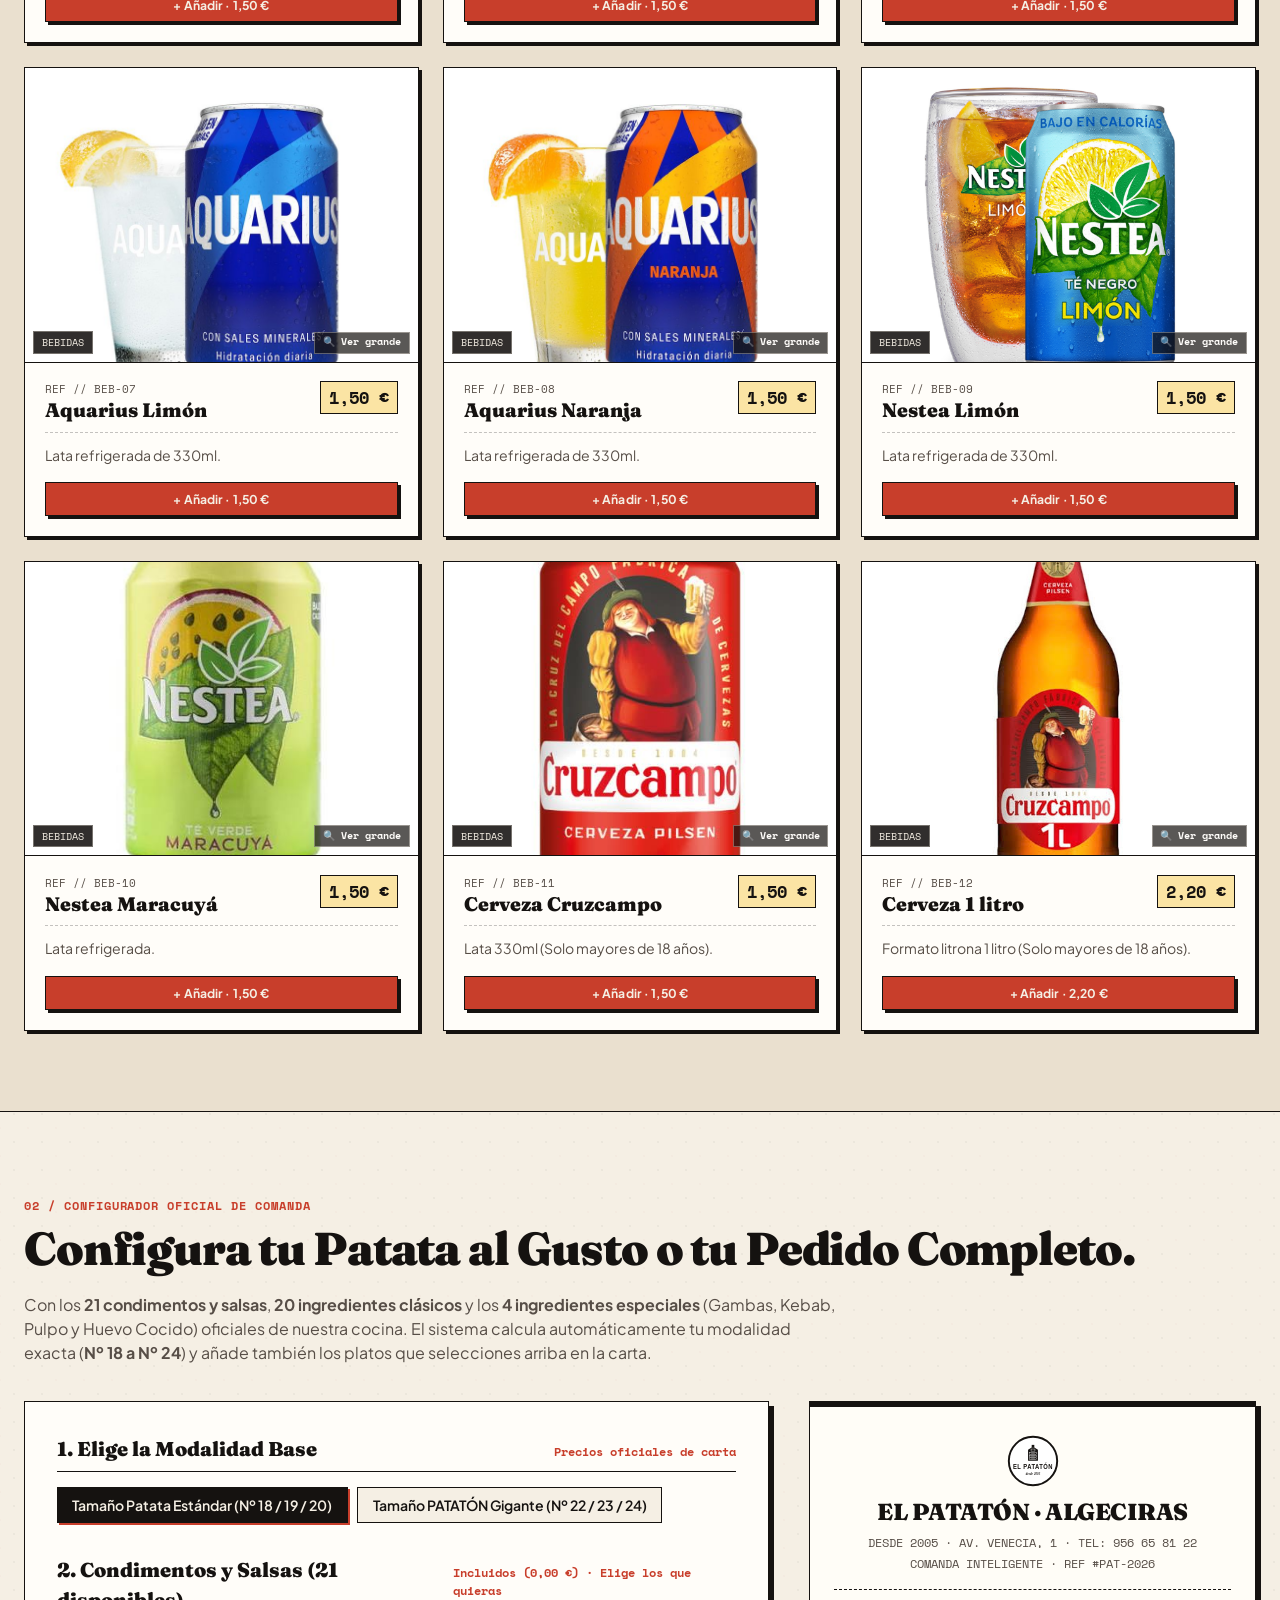
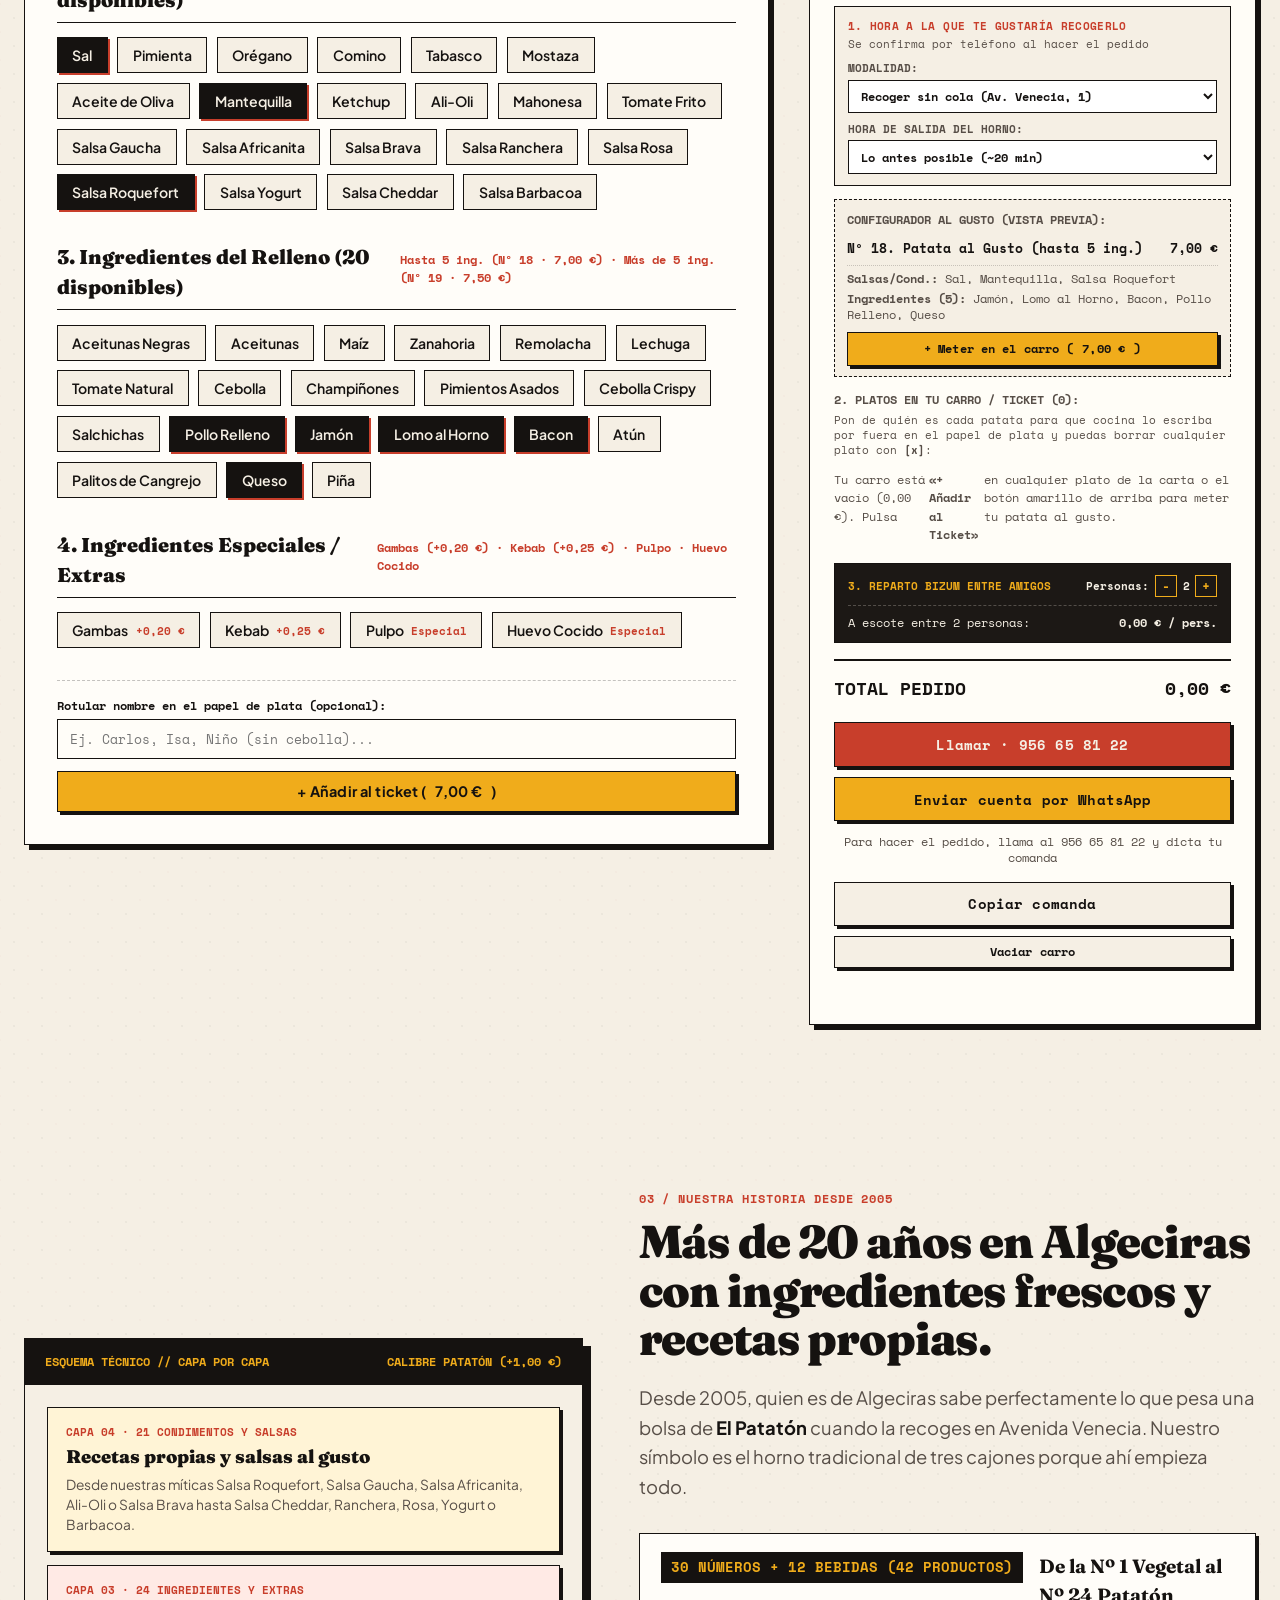
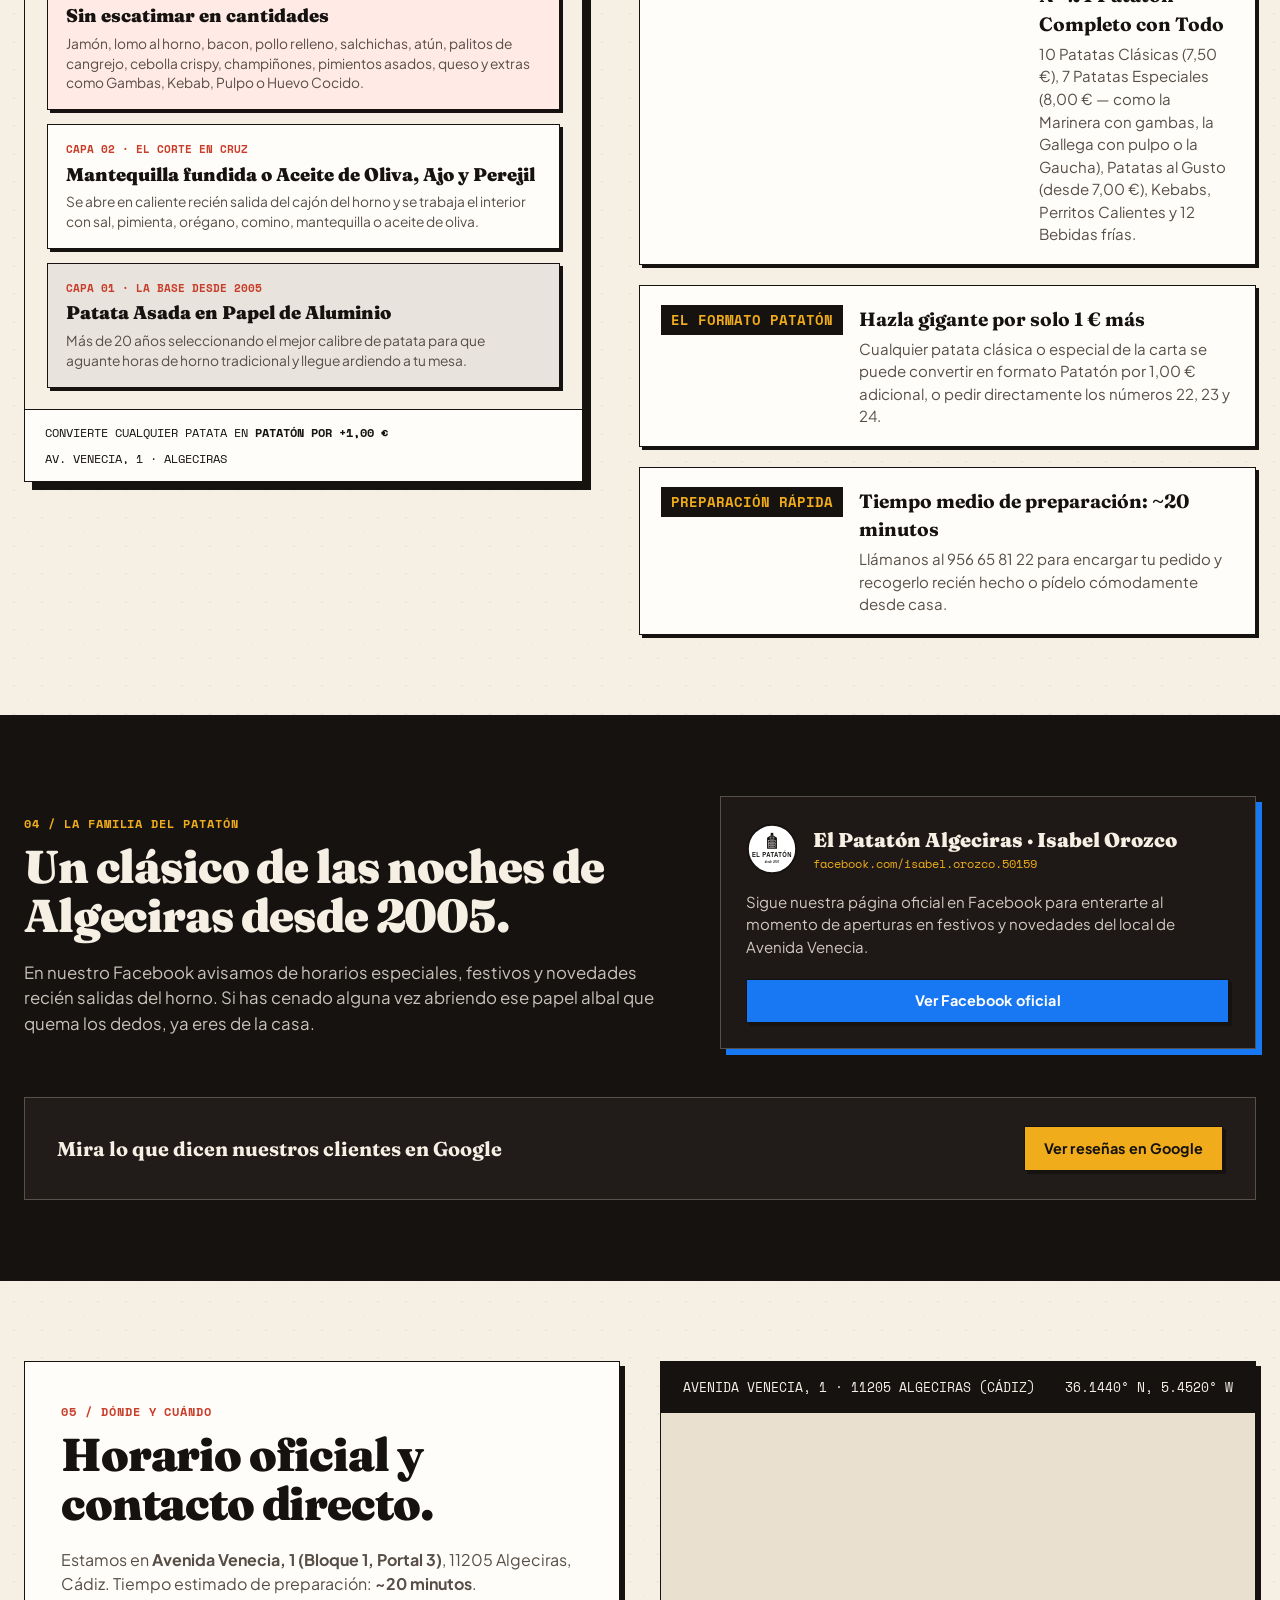
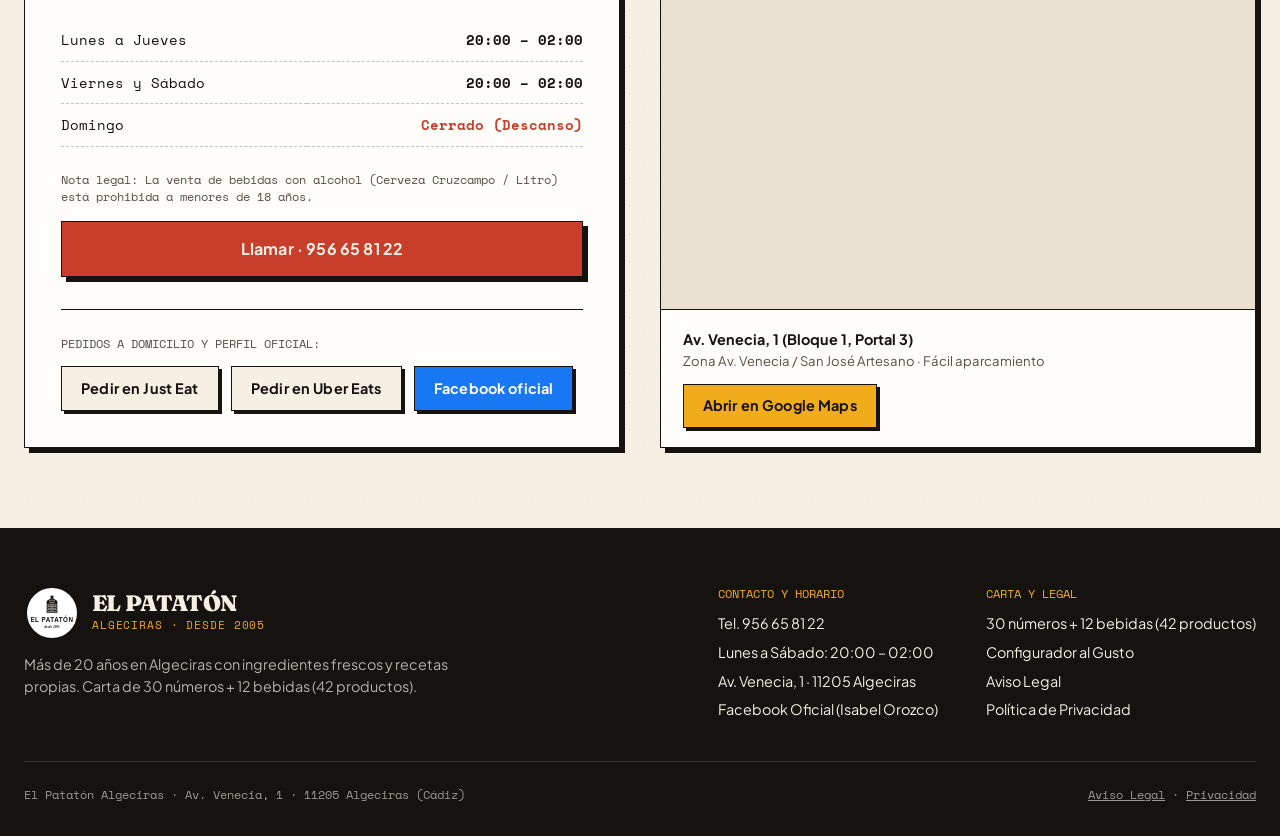
==== commit fc82879f: "feat: add simplified oven favicon set and platform version badge in demo banner - favicon.ico (16/32" ====
--- a/index.html
+++ b/index.html
@@ -8,9 +8,10 @@
   <!-- <link rel="canonical" href="https://elpataton.com/" /> -->
   <title>El Patatón Algeciras — Especialistas en Patatas al Horno desde 2005</title>
   <meta name="description" content="Más de 20 años en Algeciras con ingredientes frescos y recetas propias. Carta de 30 números + 12 bebidas (42 productos) en Av. Venecia, 1." />
-  <link rel="icon" type="image/svg+xml" href="assets/logo-pataton.svg" />
-  <link rel="alternate icon" type="image/png" href="assets/logo-pataton.png" />
-  <link rel="stylesheet" href="styles.css?v=20261101-10" />
+  <link rel="icon" href="favicon.ico" sizes="48x48" />
+  <link rel="icon" type="image/svg+xml" href="assets/favicon.svg" />
+  <link rel="apple-touch-icon" href="assets/apple-touch-icon.png" />
+  <link rel="stylesheet" href="styles.css?v=20261101-11" />
   <script type="application/ld+json">
 {
   "@context": "https://schema.org",
@@ -561,7 +562,7 @@
 
   <!-- CUANDO SE APRUEBE: quitar .demo-banner -->
   <div class="demo-banner" role="region" aria-label="Aviso de versión de demostración">
-    PROPUESTA DE DISEÑO · Demo no oficial pendiente de aprobación por El Patatón
+    PROPUESTA DE DISEÑO <span class="demo-banner__version" title="Versión de la plataforma">v0.18.0</span> · Demo no oficial pendiente de aprobación por El Patatón
   </div>
 
   <!-- BARRA SUPERIOR DE ESTADO EN TIEMPO REAL -->
@@ -2078,6 +2079,6 @@
     </div>
   </div>
 
-  <script src="app.js?v=20261101-10"></script>
+  <script src="app.js?v=20261101-11"></script>
 </body>
 </html>
--- a/styles.css
+++ b/styles.css
@@ -258,6 +258,16 @@
   line-height: 1.35;
   text-align: center;
   padding: 0.28rem 0.75rem;
+}
+
+.demo-banner__version {
+  display: inline-block;
+  margin-left: 0.3rem;
+  padding: 0 0.35rem;
+  border: 1px solid rgba(255, 255, 255, 0.35);
+  border-radius: 3px;
+  color: var(--accent-butter, #F2A922);
+  font-weight: 700;
 }
 
 .top-bar {
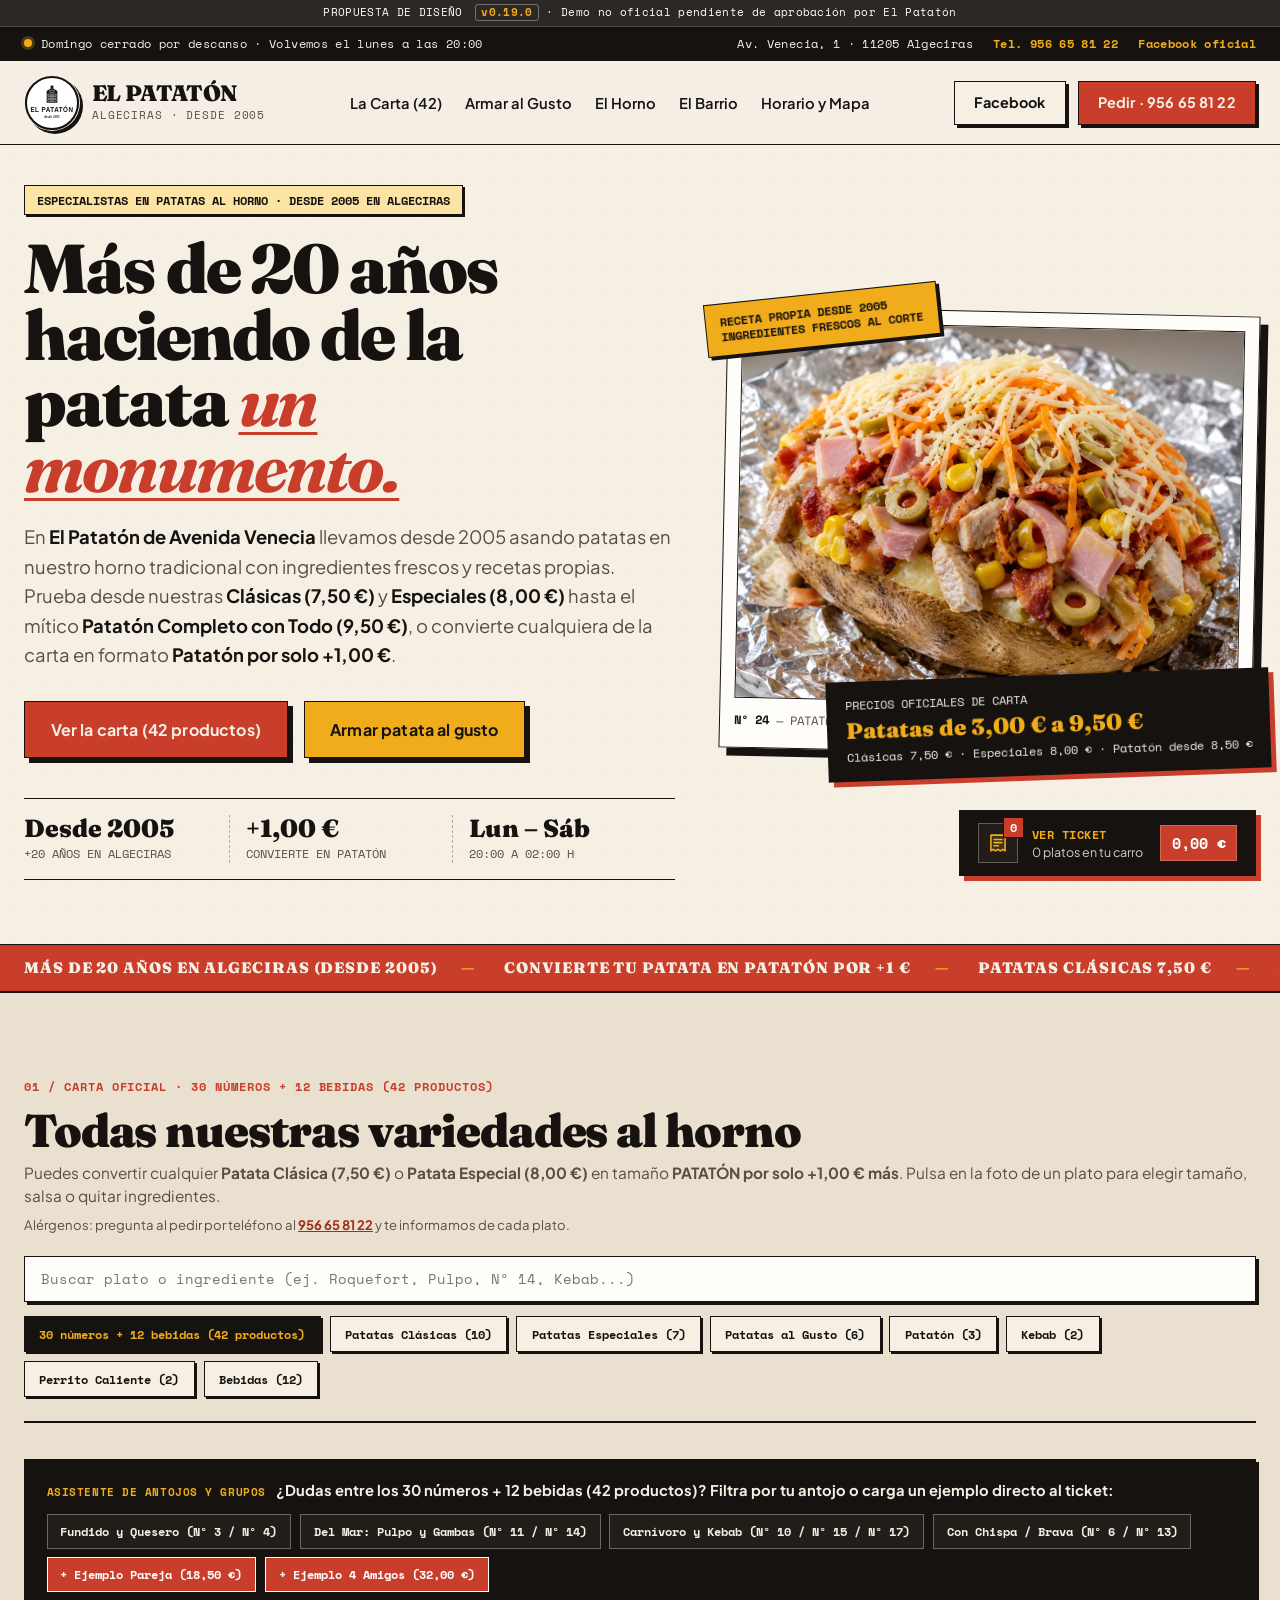
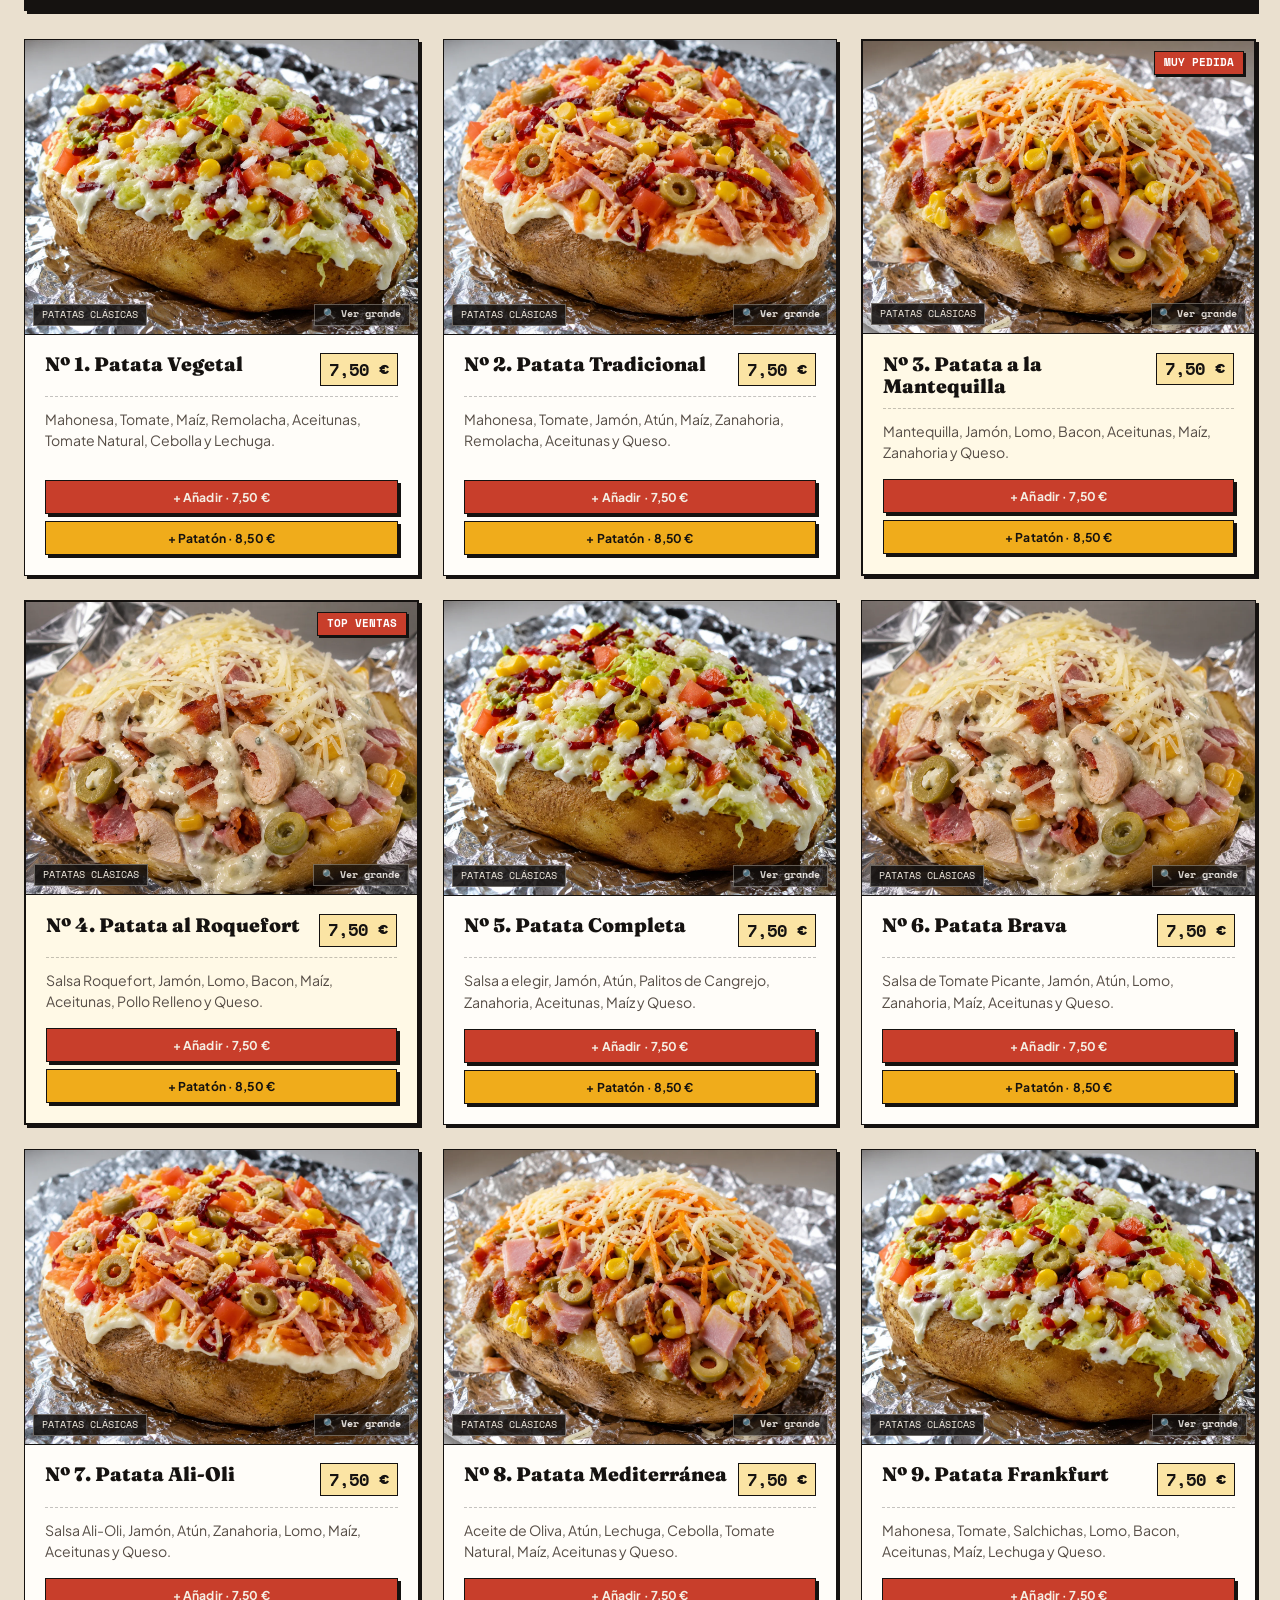
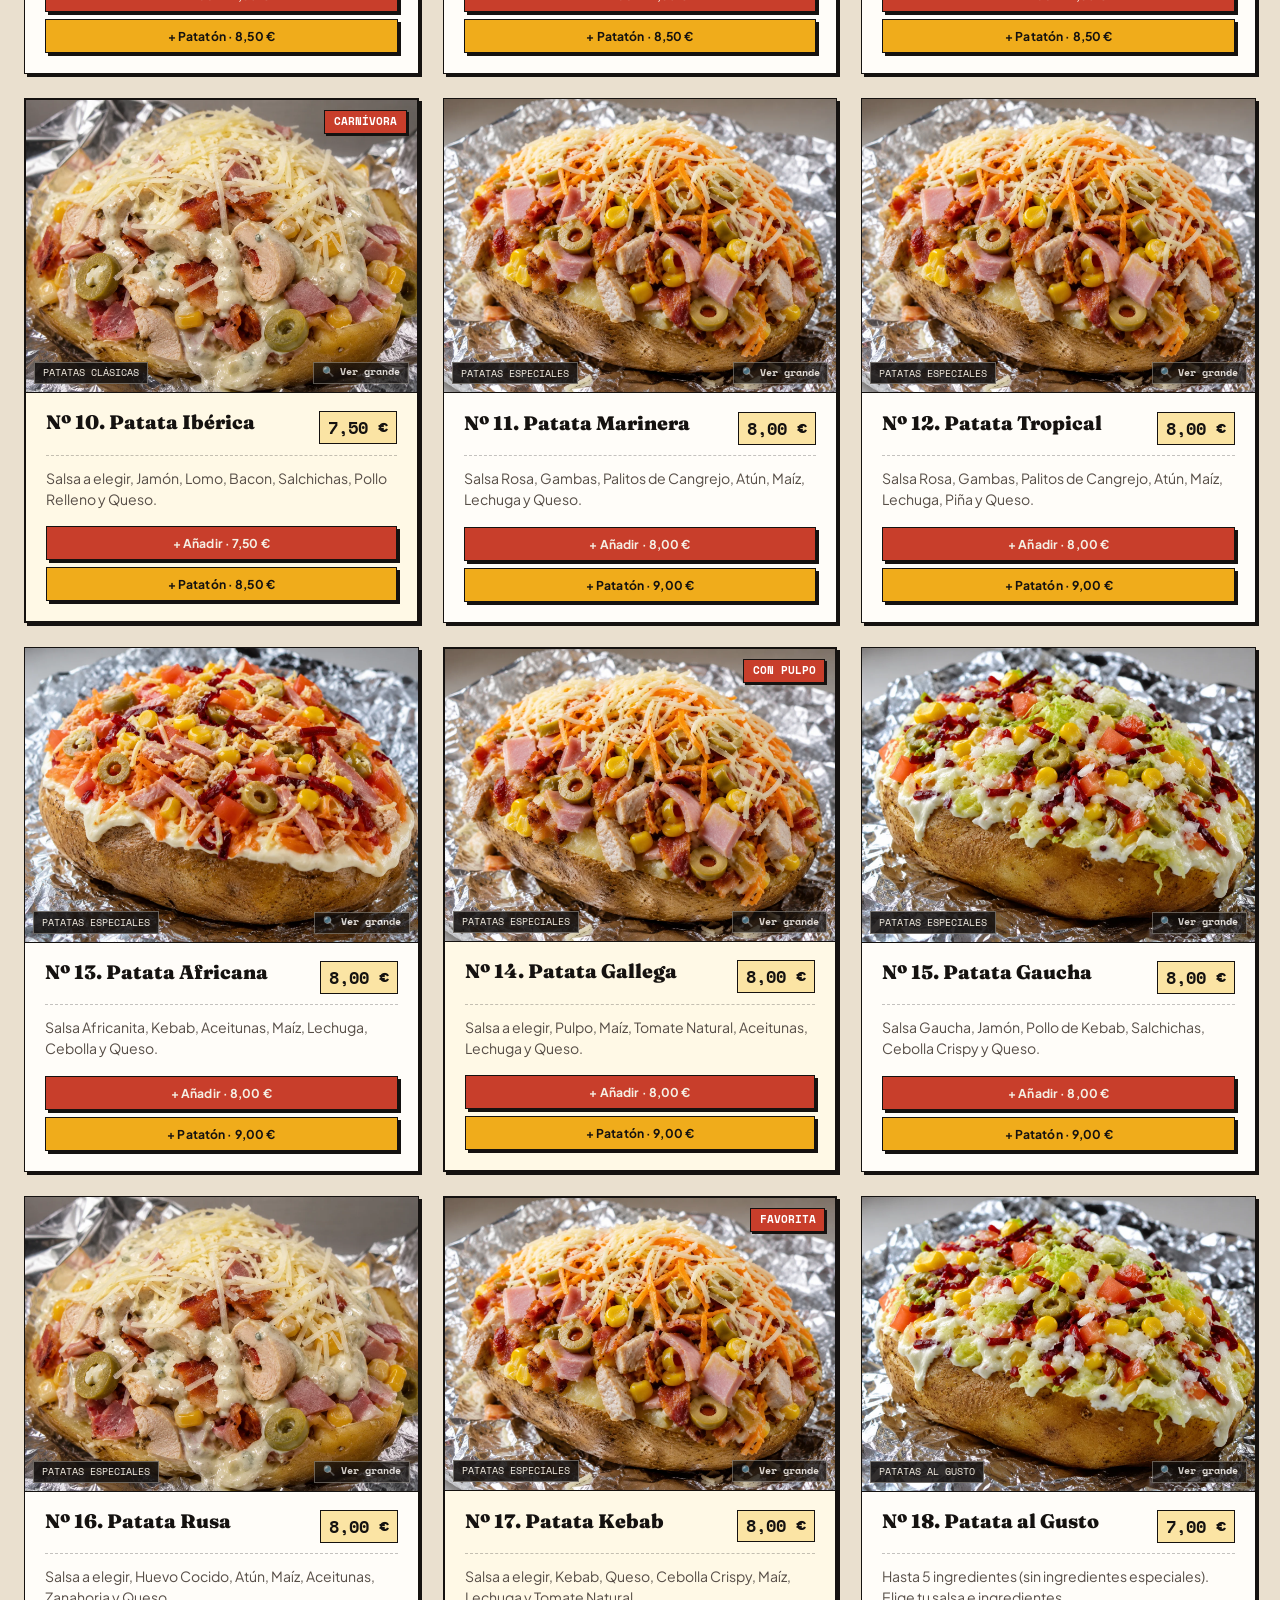
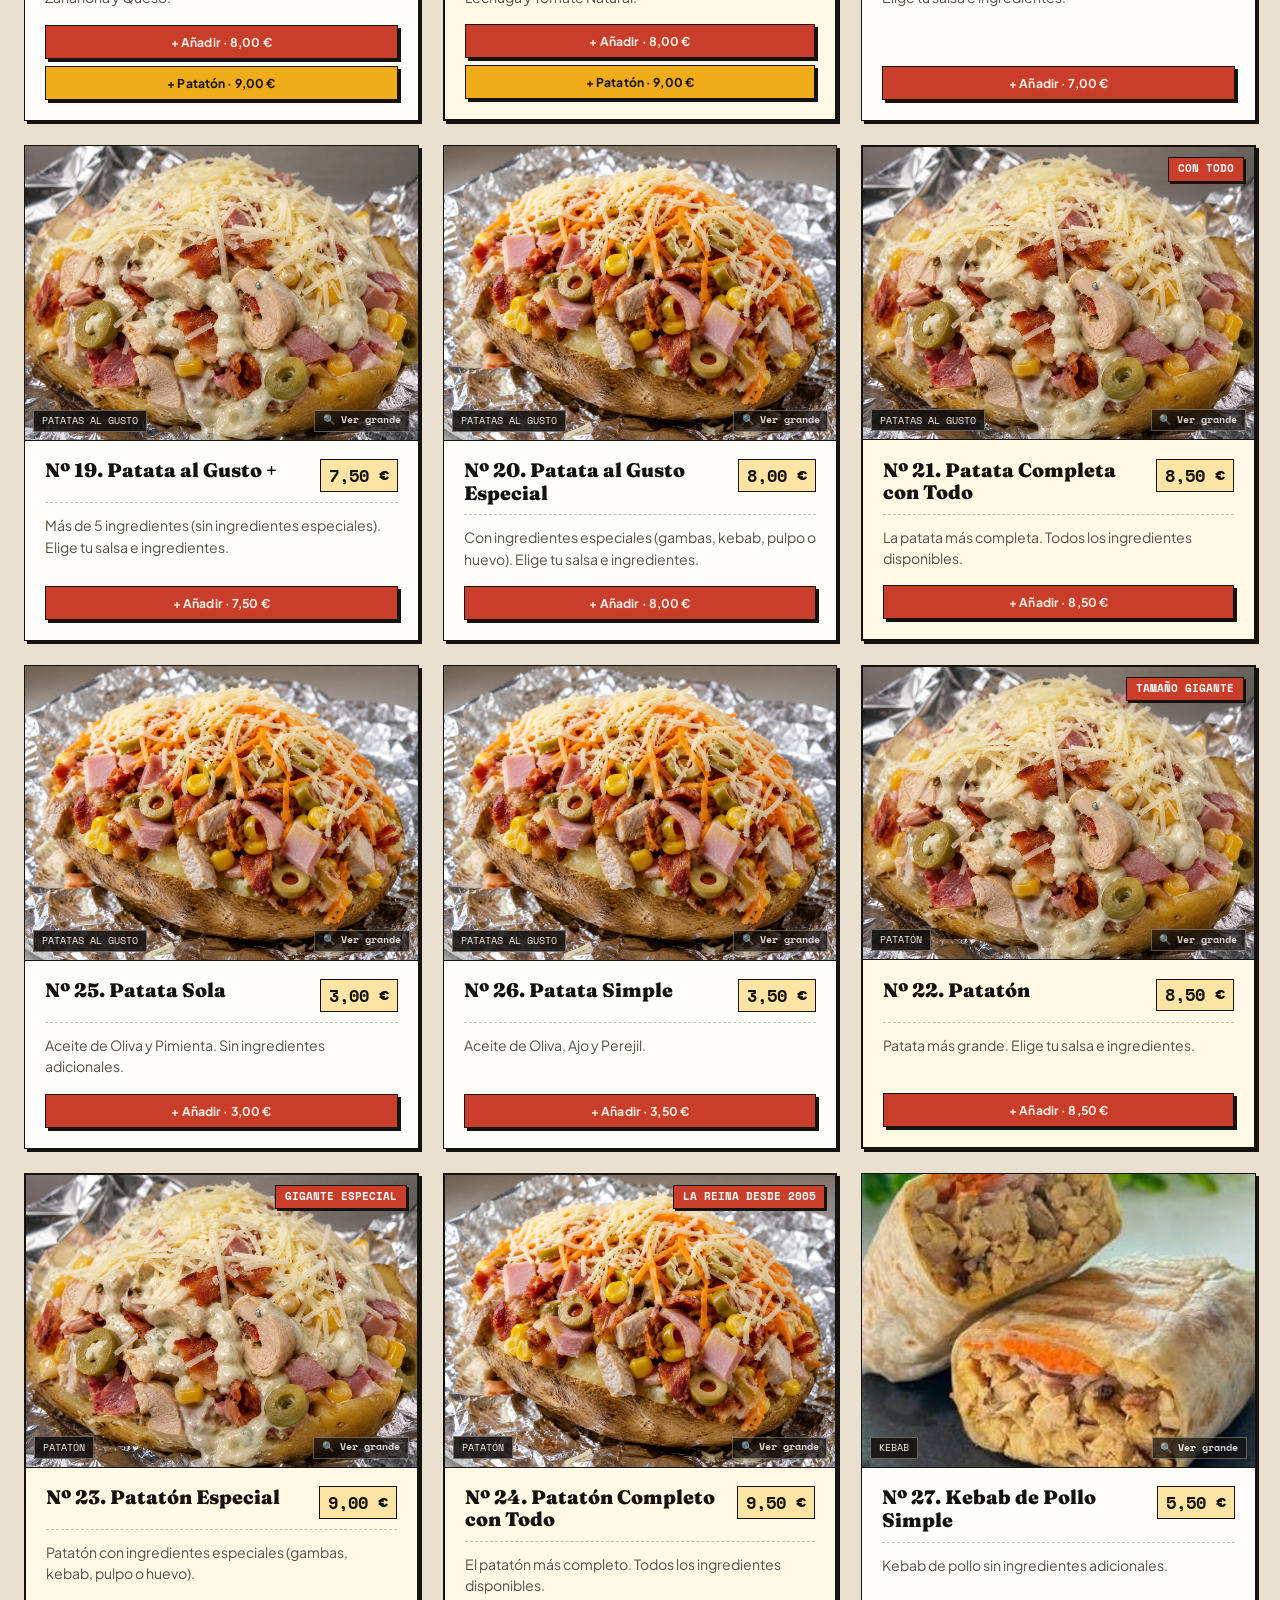
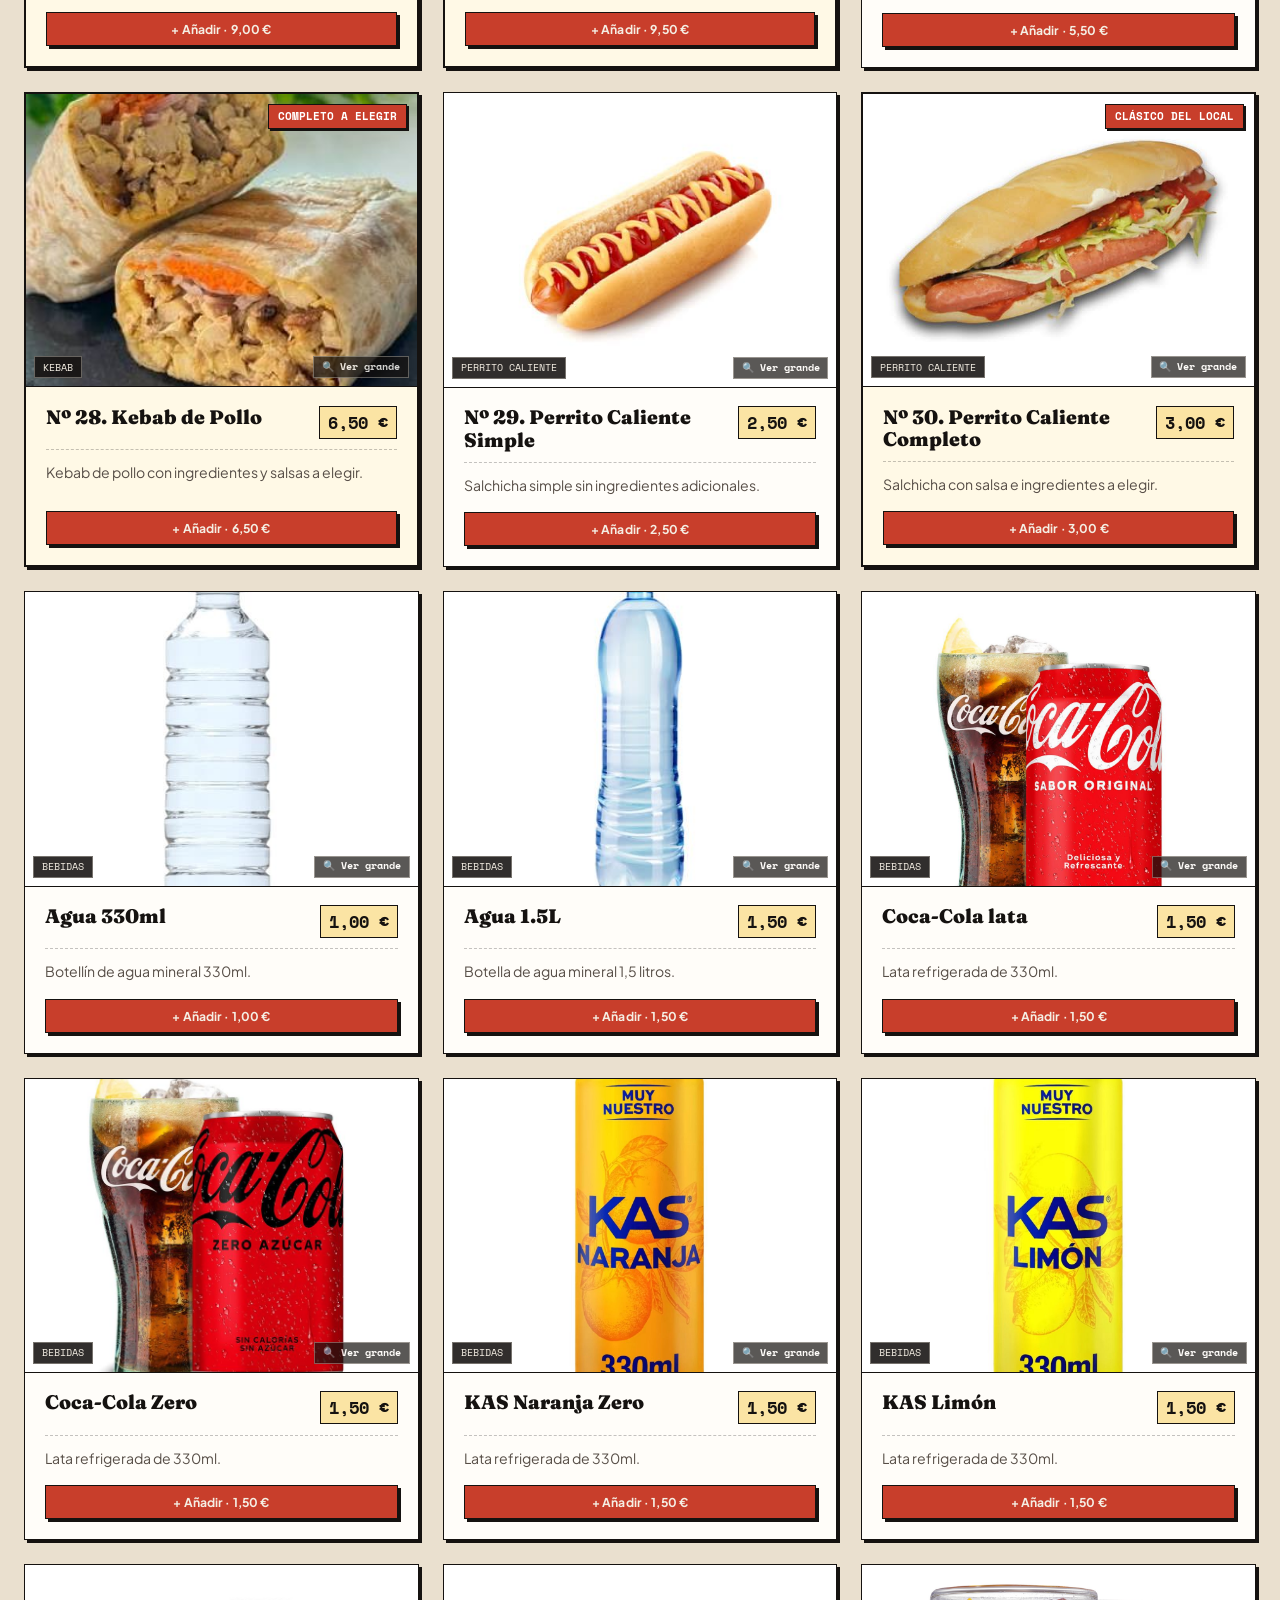
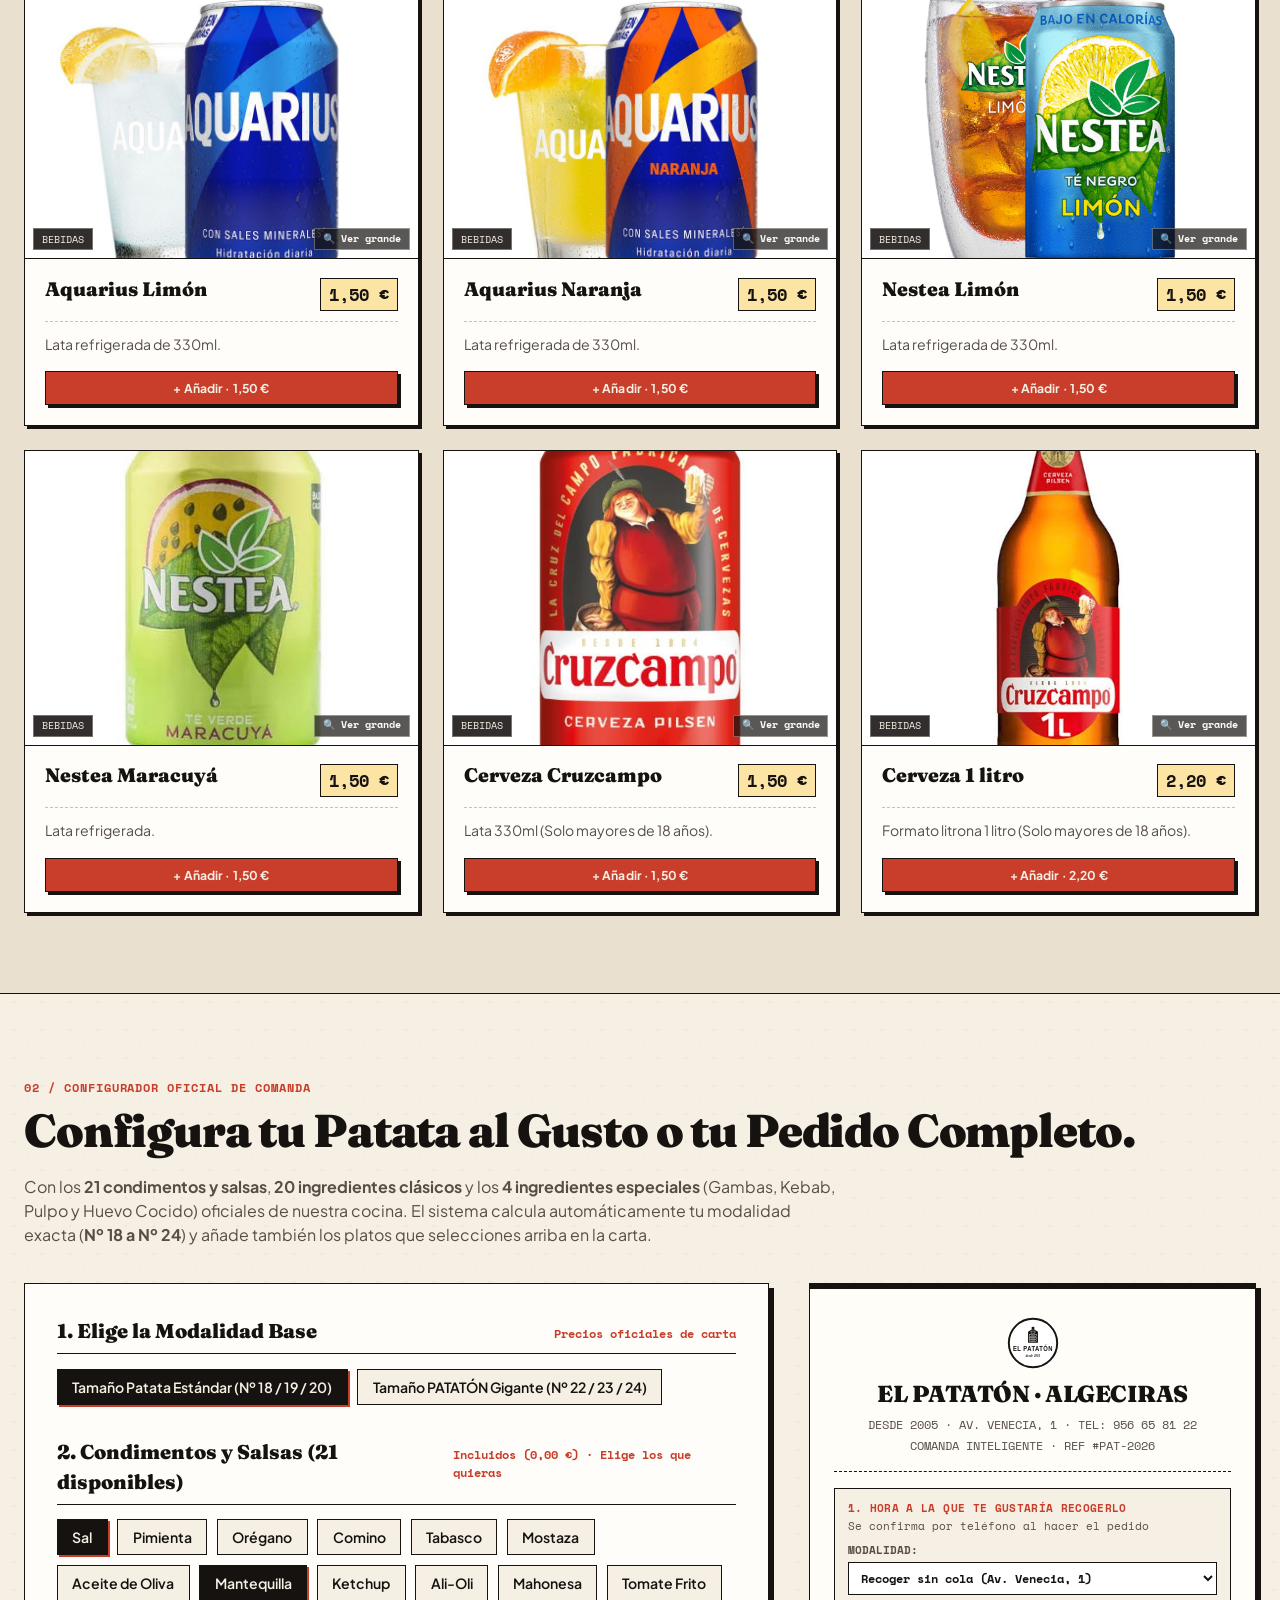
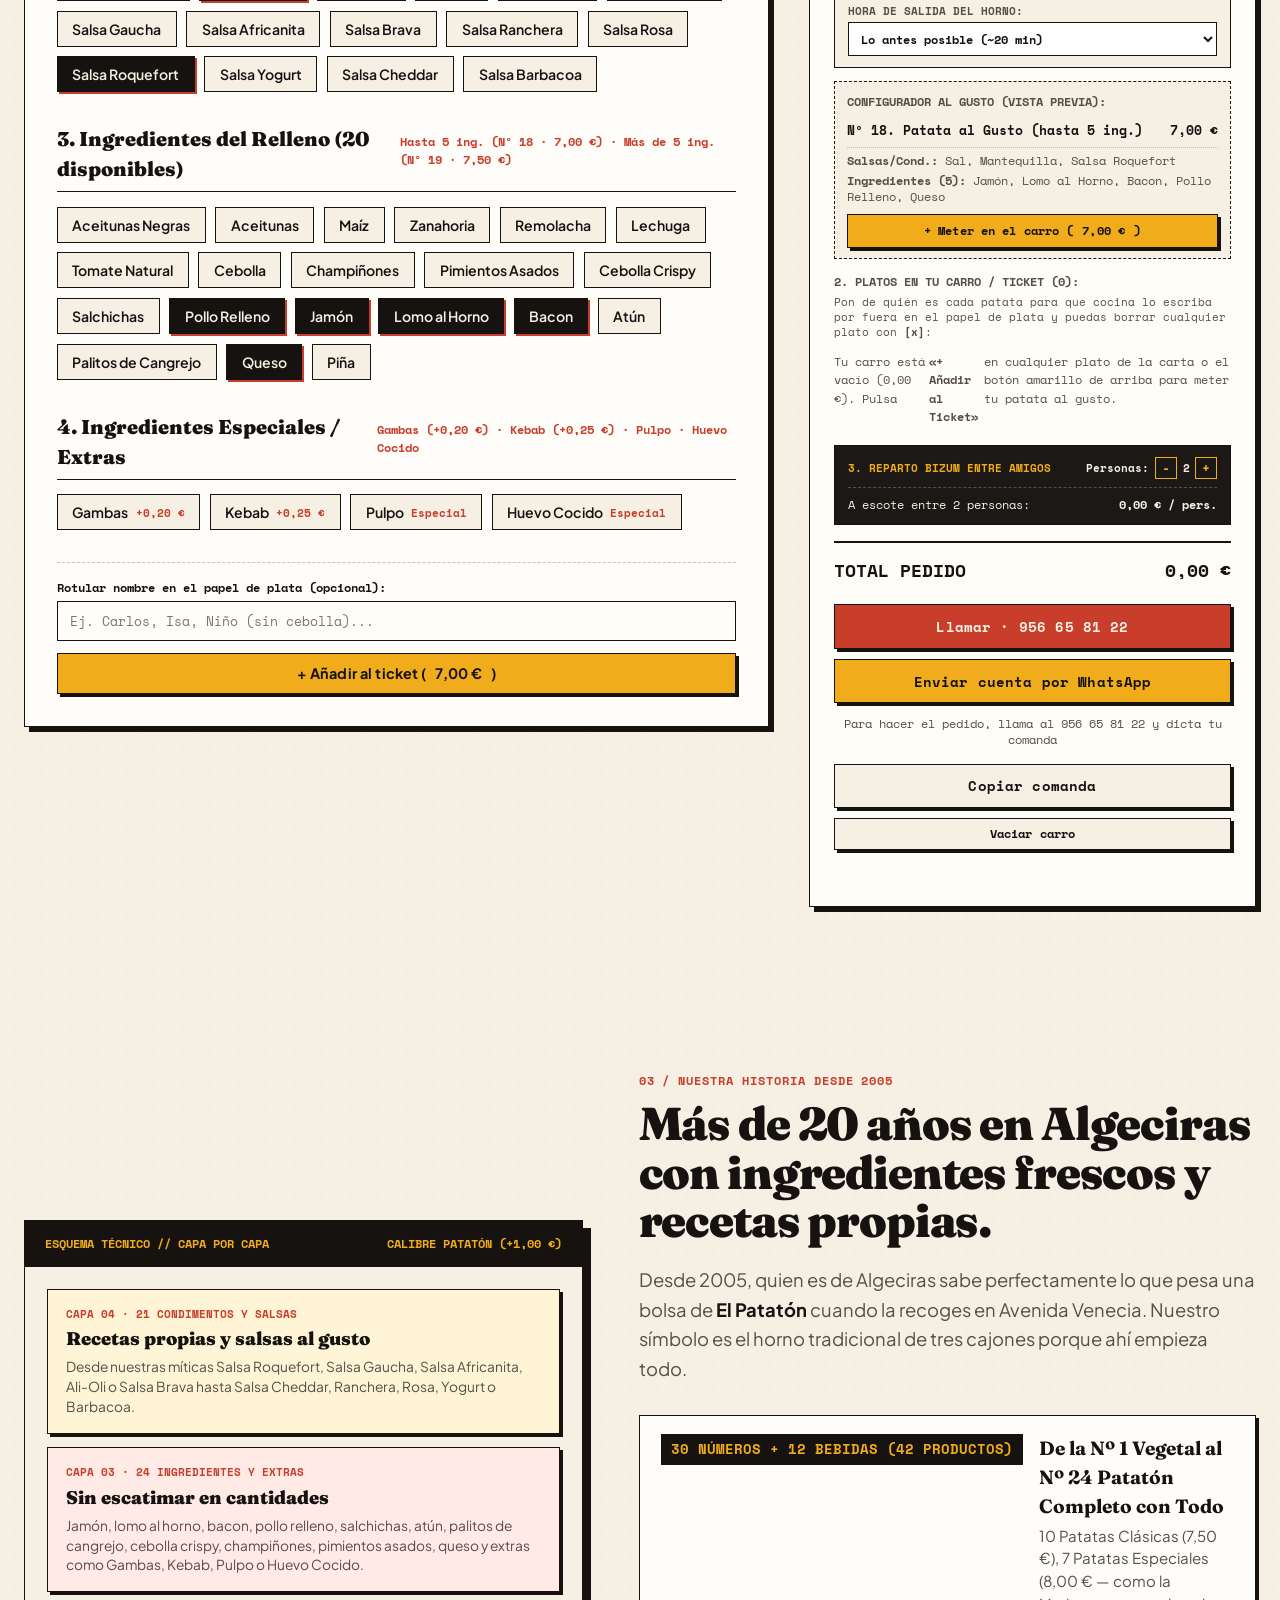
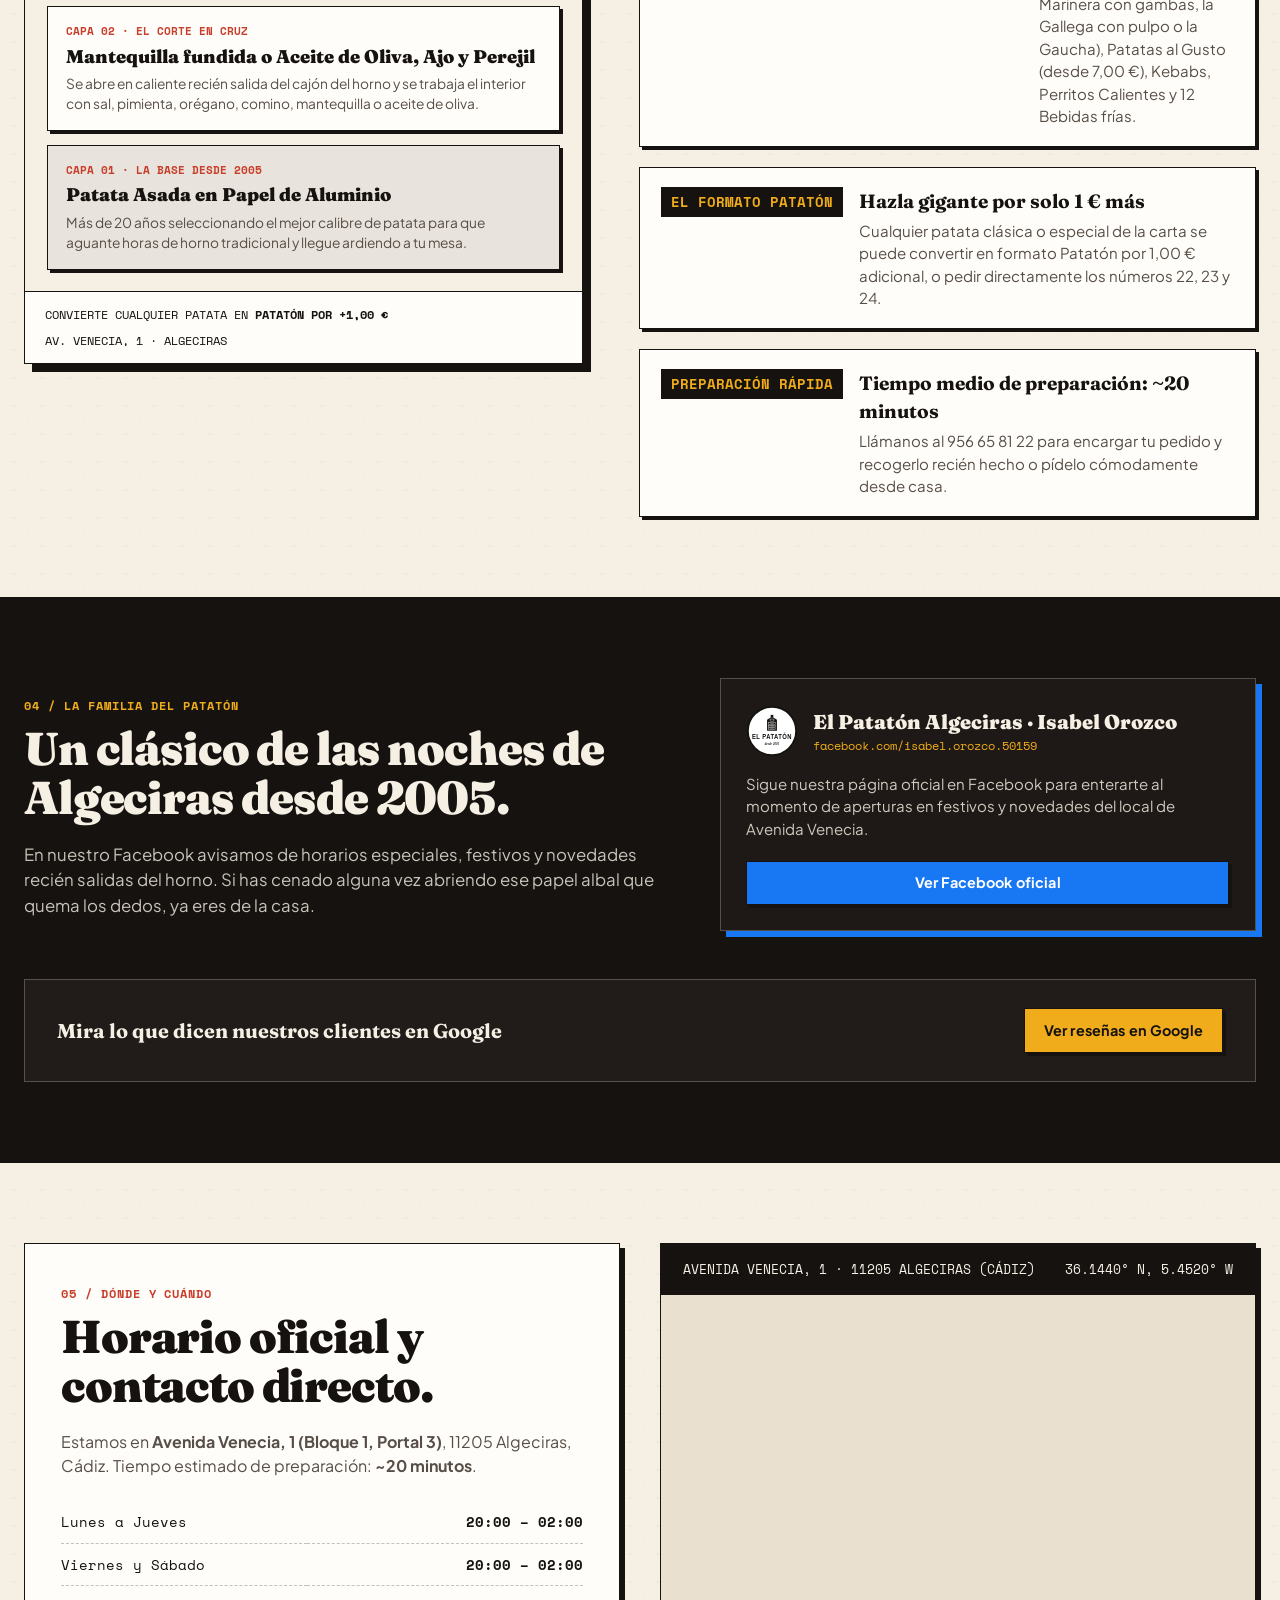
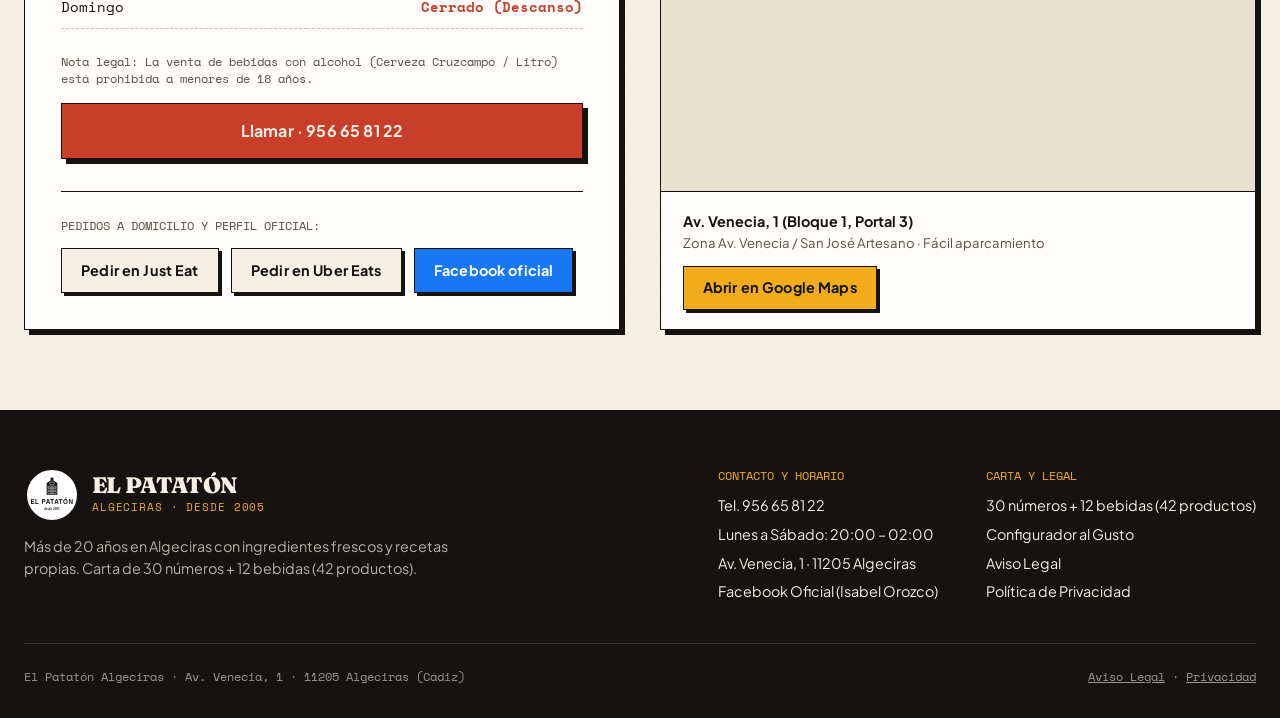
==== commit 0002a7a4: "feat: product sheet with size, sauce choice, remove ingredients and allergen notice; mobile tab bar;" ====
--- a/index.html
+++ b/index.html
@@ -11,7 +11,9 @@
   <link rel="icon" href="favicon.ico" sizes="48x48" />
   <link rel="icon" type="image/svg+xml" href="assets/favicon.svg" />
   <link rel="apple-touch-icon" href="assets/apple-touch-icon.png" />
-  <link rel="stylesheet" href="styles.css?v=20261101-11" />
+  <link rel="manifest" href="manifest.webmanifest" />
+  <meta name="theme-color" content="#151210" />
+  <link rel="stylesheet" href="styles.css?v=20261101-12" />
   <script type="application/ld+json">
 {
   "@context": "https://schema.org",
@@ -562,7 +564,7 @@
 
   <!-- CUANDO SE APRUEBE: quitar .demo-banner -->
   <div class="demo-banner" role="region" aria-label="Aviso de versión de demostración">
-    PROPUESTA DE DISEÑO <span class="demo-banner__version" title="Versión de la plataforma">v0.18.0</span> · Demo no oficial pendiente de aprobación por El Patatón
+    PROPUESTA DE DISEÑO <span class="demo-banner__version" title="Versión de la plataforma">v0.19.0</span> · Demo no oficial pendiente de aprobación por El Patatón
   </div>
 
   <!-- BARRA SUPERIOR DE ESTADO EN TIEMPO REAL -->
@@ -624,6 +626,15 @@
       <div class="hero__content">
         <div class="hero__kicker">
           <span>Especialistas en patatas al horno · Desde 2005 en Algeciras</span>
+        </div>
+
+        <!-- «LO DE SIEMPRE»: último pedido guardado en este móvil (solo si existe) -->
+        <div id="repeat-order" class="repeat-order" hidden>
+          <div class="repeat-order__text">
+            <strong>¿Lo de siempre?</strong>
+            <span id="repeat-order-summary">Tu último pedido</span>
+          </div>
+          <button type="button" id="btn-repeat-order" class="btn btn--paper repeat-order__btn">Repetir pedido</button>
         </div>
 
         <h1 class="hero__title">
@@ -712,8 +723,10 @@
             <span class="section-tag">01 / CARTA OFICIAL · 30 NÚMEROS + 12 BEBIDAS (42 PRODUCTOS)</span>
             <h2 class="section-title" style="margin-bottom: 0.35rem;">Todas nuestras variedades al horno</h2>
             <p style="color: var(--ink-muted); font-size: 0.96rem;">
-              Puedes convertir cualquier <strong>Patata Clásica (7,50 €)</strong> o <strong>Patata Especial (8,00 €)</strong> en tamaño <strong>PATATÓN por solo +1,00 € más</strong>. Pulsa en cualquier plato para añadirlo a tu comanda.
+              Puedes convertir cualquier <strong>Patata Clásica (7,50 €)</strong> o <strong>Patata Especial (8,00 €)</strong> en tamaño <strong>PATATÓN por solo +1,00 € más</strong>. Pulsa en la foto de un plato para elegir tamaño, salsa o quitar ingredientes.
             </p>
+            <!-- CONFIRMAR CON ISA Y CRISTINA: tabla de alérgenos por ingrediente y salsa -->
+            <p class="menu-allergen-note">Alérgenos: pregunta al pedir por teléfono al <a href="tel:956658122">956 65 81 22</a> y te informamos de cada plato.</p>
           </div>
 
           <div class="menu-controls-bar">
@@ -769,7 +782,6 @@
             <div class="menu-card__body">
               <div class="menu-card__top">
                 <div>
-                  <span class="menu-card__code">REF // Nº 01</span>
                   <h3 class="menu-card__title">Nº 1. Patata Vegetal</h3>
                 </div>
                 <span class="menu-card__price">7,50 €</span>
@@ -789,7 +801,6 @@
             <div class="menu-card__body">
               <div class="menu-card__top">
                 <div>
-                  <span class="menu-card__code">REF // Nº 02</span>
                   <h3 class="menu-card__title">Nº 2. Patata Tradicional</h3>
                 </div>
                 <span class="menu-card__price">7,50 €</span>
@@ -811,7 +822,6 @@
             <div class="menu-card__body">
               <div class="menu-card__top">
                 <div>
-                  <span class="menu-card__code">REF // Nº 03</span>
                   <h3 class="menu-card__title">Nº 3. Patata a la Mantequilla</h3>
                 </div>
                 <span class="menu-card__price">7,50 €</span>
@@ -833,7 +843,6 @@
             <div class="menu-card__body">
               <div class="menu-card__top">
                 <div>
-                  <span class="menu-card__code">REF // Nº 04</span>
                   <h3 class="menu-card__title">Nº 4. Patata al Roquefort</h3>
                 </div>
                 <span class="menu-card__price">7,50 €</span>
@@ -853,7 +862,6 @@
             <div class="menu-card__body">
               <div class="menu-card__top">
                 <div>
-                  <span class="menu-card__code">REF // Nº 05</span>
                   <h3 class="menu-card__title">Nº 5. Patata Completa</h3>
                 </div>
                 <span class="menu-card__price">7,50 €</span>
@@ -873,7 +881,6 @@
             <div class="menu-card__body">
               <div class="menu-card__top">
                 <div>
-                  <span class="menu-card__code">REF // Nº 06</span>
                   <h3 class="menu-card__title">Nº 6. Patata Brava</h3>
                 </div>
                 <span class="menu-card__price">7,50 €</span>
@@ -893,7 +900,6 @@
             <div class="menu-card__body">
               <div class="menu-card__top">
                 <div>
-                  <span class="menu-card__code">REF // Nº 07</span>
                   <h3 class="menu-card__title">Nº 7. Patata Ali-Oli</h3>
                 </div>
                 <span class="menu-card__price">7,50 €</span>
@@ -913,7 +919,6 @@
             <div class="menu-card__body">
               <div class="menu-card__top">
                 <div>
-                  <span class="menu-card__code">REF // Nº 08</span>
                   <h3 class="menu-card__title">Nº 8. Patata Mediterránea</h3>
                 </div>
                 <span class="menu-card__price">7,50 €</span>
@@ -933,7 +938,6 @@
             <div class="menu-card__body">
               <div class="menu-card__top">
                 <div>
-                  <span class="menu-card__code">REF // Nº 09</span>
                   <h3 class="menu-card__title">Nº 9. Patata Frankfurt</h3>
                 </div>
                 <span class="menu-card__price">7,50 €</span>
@@ -955,7 +959,6 @@
             <div class="menu-card__body">
               <div class="menu-card__top">
                 <div>
-                  <span class="menu-card__code">REF // Nº 10</span>
                   <h3 class="menu-card__title">Nº 10. Patata Ibérica</h3>
                 </div>
                 <span class="menu-card__price">7,50 €</span>
@@ -975,7 +978,6 @@
             <div class="menu-card__body">
               <div class="menu-card__top">
                 <div>
-                  <span class="menu-card__code">REF // Nº 11</span>
                   <h3 class="menu-card__title">Nº 11. Patata Marinera</h3>
                 </div>
                 <span class="menu-card__price">8,00 €</span>
@@ -995,7 +997,6 @@
             <div class="menu-card__body">
               <div class="menu-card__top">
                 <div>
-                  <span class="menu-card__code">REF // Nº 12</span>
                   <h3 class="menu-card__title">Nº 12. Patata Tropical</h3>
                 </div>
                 <span class="menu-card__price">8,00 €</span>
@@ -1015,7 +1016,6 @@
             <div class="menu-card__body">
               <div class="menu-card__top">
                 <div>
-                  <span class="menu-card__code">REF // Nº 13</span>
                   <h3 class="menu-card__title">Nº 13. Patata Africana</h3>
                 </div>
                 <span class="menu-card__price">8,00 €</span>
@@ -1036,7 +1036,6 @@
             <div class="menu-card__body">
               <div class="menu-card__top">
                 <div>
-                  <span class="menu-card__code">REF // Nº 14</span>
                   <h3 class="menu-card__title">Nº 14. Patata Gallega</h3>
                 </div>
                 <span class="menu-card__price">8,00 €</span>
@@ -1056,7 +1055,6 @@
             <div class="menu-card__body">
               <div class="menu-card__top">
                 <div>
-                  <span class="menu-card__code">REF // Nº 15</span>
                   <h3 class="menu-card__title">Nº 15. Patata Gaucha</h3>
                 </div>
                 <span class="menu-card__price">8,00 €</span>
@@ -1076,7 +1074,6 @@
             <div class="menu-card__body">
               <div class="menu-card__top">
                 <div>
-                  <span class="menu-card__code">REF // Nº 16</span>
                   <h3 class="menu-card__title">Nº 16. Patata Rusa</h3>
                 </div>
                 <span class="menu-card__price">8,00 €</span>
@@ -1098,7 +1095,6 @@
             <div class="menu-card__body">
               <div class="menu-card__top">
                 <div>
-                  <span class="menu-card__code">REF // Nº 17</span>
                   <h3 class="menu-card__title">Nº 17. Patata Kebab</h3>
                 </div>
                 <span class="menu-card__price">8,00 €</span>
@@ -1118,7 +1114,6 @@
             <div class="menu-card__body">
               <div class="menu-card__top">
                 <div>
-                  <span class="menu-card__code">REF // Nº 18</span>
                   <h3 class="menu-card__title">Nº 18. Patata al Gusto</h3>
                 </div>
                 <span class="menu-card__price">7,00 €</span>
@@ -1137,7 +1132,6 @@
             <div class="menu-card__body">
               <div class="menu-card__top">
                 <div>
-                  <span class="menu-card__code">REF // Nº 19</span>
                   <h3 class="menu-card__title">Nº 19. Patata al Gusto +</h3>
                 </div>
                 <span class="menu-card__price">7,50 €</span>
@@ -1156,7 +1150,6 @@
             <div class="menu-card__body">
               <div class="menu-card__top">
                 <div>
-                  <span class="menu-card__code">REF // Nº 20</span>
                   <h3 class="menu-card__title">Nº 20. Patata al Gusto Especial</h3>
                 </div>
                 <span class="menu-card__price">8,00 €</span>
@@ -1176,7 +1169,6 @@
             <div class="menu-card__body">
               <div class="menu-card__top">
                 <div>
-                  <span class="menu-card__code">REF // Nº 21</span>
                   <h3 class="menu-card__title">Nº 21. Patata Completa con Todo</h3>
                 </div>
                 <span class="menu-card__price">8,50 €</span>
@@ -1195,7 +1187,6 @@
             <div class="menu-card__body">
               <div class="menu-card__top">
                 <div>
-                  <span class="menu-card__code">REF // Nº 25</span>
                   <h3 class="menu-card__title">Nº 25. Patata Sola</h3>
                 </div>
                 <span class="menu-card__price">3,00 €</span>
@@ -1214,7 +1205,6 @@
             <div class="menu-card__body">
               <div class="menu-card__top">
                 <div>
-                  <span class="menu-card__code">REF // Nº 26</span>
                   <h3 class="menu-card__title">Nº 26. Patata Simple</h3>
                 </div>
                 <span class="menu-card__price">3,50 €</span>
@@ -1234,7 +1224,6 @@
             <div class="menu-card__body">
               <div class="menu-card__top">
                 <div>
-                  <span class="menu-card__code">REF // Nº 22</span>
                   <h3 class="menu-card__title">Nº 22. Patatón</h3>
                 </div>
                 <span class="menu-card__price">8,50 €</span>
@@ -1254,7 +1243,6 @@
             <div class="menu-card__body">
               <div class="menu-card__top">
                 <div>
-                  <span class="menu-card__code">REF // Nº 23</span>
                   <h3 class="menu-card__title">Nº 23. Patatón Especial</h3>
                 </div>
                 <span class="menu-card__price">9,00 €</span>
@@ -1274,7 +1262,6 @@
             <div class="menu-card__body">
               <div class="menu-card__top">
                 <div>
-                  <span class="menu-card__code">REF // Nº 24</span>
                   <h3 class="menu-card__title">Nº 24. Patatón Completo con Todo</h3>
                 </div>
                 <span class="menu-card__price">9,50 €</span>
@@ -1293,7 +1280,6 @@
             <div class="menu-card__body">
               <div class="menu-card__top">
                 <div>
-                  <span class="menu-card__code">REF // Nº 27</span>
                   <h3 class="menu-card__title">Nº 27. Kebab de Pollo Simple</h3>
                 </div>
                 <span class="menu-card__price">5,50 €</span>
@@ -1313,7 +1299,6 @@
             <div class="menu-card__body">
               <div class="menu-card__top">
                 <div>
-                  <span class="menu-card__code">REF // Nº 28</span>
                   <h3 class="menu-card__title">Nº 28. Kebab de Pollo</h3>
                 </div>
                 <span class="menu-card__price">6,50 €</span>
@@ -1332,7 +1317,6 @@
             <div class="menu-card__body">
               <div class="menu-card__top">
                 <div>
-                  <span class="menu-card__code">REF // Nº 29</span>
                   <h3 class="menu-card__title">Nº 29. Perrito Caliente Simple</h3>
                 </div>
                 <span class="menu-card__price">2,50 €</span>
@@ -1352,7 +1336,6 @@
             <div class="menu-card__body">
               <div class="menu-card__top">
                 <div>
-                  <span class="menu-card__code">REF // Nº 30</span>
                   <h3 class="menu-card__title">Nº 30. Perrito Caliente Completo</h3>
                 </div>
                 <span class="menu-card__price">3,00 €</span>
@@ -1371,7 +1354,6 @@
             <div class="menu-card__body">
               <div class="menu-card__top">
                 <div>
-                  <span class="menu-card__code">REF // BEB-01</span>
                   <h3 class="menu-card__title">Agua 330ml</h3>
                 </div>
                 <span class="menu-card__price">1,00 €</span>
@@ -1390,7 +1372,6 @@
             <div class="menu-card__body">
               <div class="menu-card__top">
                 <div>
-                  <span class="menu-card__code">REF // BEB-02</span>
                   <h3 class="menu-card__title">Agua 1.5L</h3>
                 </div>
                 <span class="menu-card__price">1,50 €</span>
@@ -1409,7 +1390,6 @@
             <div class="menu-card__body">
               <div class="menu-card__top">
                 <div>
-                  <span class="menu-card__code">REF // BEB-03</span>
                   <h3 class="menu-card__title">Coca-Cola lata</h3>
                 </div>
                 <span class="menu-card__price">1,50 €</span>
@@ -1428,7 +1408,6 @@
             <div class="menu-card__body">
               <div class="menu-card__top">
                 <div>
-                  <span class="menu-card__code">REF // BEB-04</span>
                   <h3 class="menu-card__title">Coca-Cola Zero</h3>
                 </div>
                 <span class="menu-card__price">1,50 €</span>
@@ -1447,7 +1426,6 @@
             <div class="menu-card__body">
               <div class="menu-card__top">
                 <div>
-                  <span class="menu-card__code">REF // BEB-05</span>
                   <h3 class="menu-card__title">KAS Naranja Zero</h3>
                 </div>
                 <span class="menu-card__price">1,50 €</span>
@@ -1466,7 +1444,6 @@
             <div class="menu-card__body">
               <div class="menu-card__top">
                 <div>
-                  <span class="menu-card__code">REF // BEB-06</span>
                   <h3 class="menu-card__title">KAS Limón</h3>
                 </div>
                 <span class="menu-card__price">1,50 €</span>
@@ -1485,7 +1462,6 @@
             <div class="menu-card__body">
               <div class="menu-card__top">
                 <div>
-                  <span class="menu-card__code">REF // BEB-07</span>
                   <h3 class="menu-card__title">Aquarius Limón</h3>
                 </div>
                 <span class="menu-card__price">1,50 €</span>
@@ -1504,7 +1480,6 @@
             <div class="menu-card__body">
               <div class="menu-card__top">
                 <div>
-                  <span class="menu-card__code">REF // BEB-08</span>
                   <h3 class="menu-card__title">Aquarius Naranja</h3>
                 </div>
                 <span class="menu-card__price">1,50 €</span>
@@ -1523,7 +1498,6 @@
             <div class="menu-card__body">
               <div class="menu-card__top">
                 <div>
-                  <span class="menu-card__code">REF // BEB-09</span>
                   <h3 class="menu-card__title">Nestea Limón</h3>
                 </div>
                 <span class="menu-card__price">1,50 €</span>
@@ -1542,7 +1516,6 @@
             <div class="menu-card__body">
               <div class="menu-card__top">
                 <div>
-                  <span class="menu-card__code">REF // BEB-10</span>
                   <h3 class="menu-card__title">Nestea Maracuyá</h3>
                 </div>
                 <span class="menu-card__price">1,50 €</span>
@@ -1561,7 +1534,6 @@
             <div class="menu-card__body">
               <div class="menu-card__top">
                 <div>
-                  <span class="menu-card__code">REF // BEB-11</span>
                   <h3 class="menu-card__title">Cerveza Cruzcampo</h3>
                 </div>
                 <span class="menu-card__price">1,50 €</span>
@@ -1580,7 +1552,6 @@
             <div class="menu-card__body">
               <div class="menu-card__top">
                 <div>
-                  <span class="menu-card__code">REF // BEB-12</span>
                   <h3 class="menu-card__title">Cerveza 1 litro</h3>
                 </div>
                 <span class="menu-card__price">2,20 €</span>
@@ -2034,7 +2005,34 @@
     <span id="floating-cart-total" class="floating-cart__total">0,00 €</span>
   </button>
 
-  <!-- VISOR / LIGHTBOX DE IMÁGENES EN GRANDE -->
+  <!-- BARRA INFERIOR FIJA (SOLO MÓVIL) -->
+  <nav class="tabbar" aria-label="Accesos rápidos">
+    <a href="#" class="tabbar__item">
+      <svg viewBox="0 0 24 24" width="20" height="20" fill="none" stroke="currentColor" stroke-width="2" stroke-linejoin="round" aria-hidden="true"><path d="M4 11L12 4L20 11V20H14V14H10V20H4V11Z"/></svg>
+      <span>Inicio</span>
+    </a>
+    <a href="#la-carta" class="tabbar__item">
+      <svg viewBox="0 0 24 24" width="20" height="20" fill="none" stroke="currentColor" stroke-width="2" stroke-linecap="round" aria-hidden="true"><path d="M5 6H19M5 12H19M5 18H14"/></svg>
+      <span>Carta</span>
+    </a>
+    <a href="#al-gusto" class="tabbar__item">
+      <svg viewBox="0 0 24 24" width="20" height="20" fill="none" stroke="currentColor" stroke-width="2" stroke-linecap="round" aria-hidden="true"><path d="M6 4V20M12 4V20M18 4V20"/><circle cx="6" cy="9" r="2" fill="#FFFDF9"/><circle cx="12" cy="15" r="2" fill="#FFFDF9"/><circle cx="18" cy="8" r="2" fill="#FFFDF9"/></svg>
+      <span>Al gusto</span>
+    </a>
+    <button type="button" id="tabbar-ticket" class="tabbar__item" aria-label="Ver tu ticket">
+      <span class="tabbar__icon-wrap">
+        <svg viewBox="0 0 28 28" width="20" height="20" fill="none" aria-hidden="true"><path d="M5 4H23V24L20 22L17 24L14 22L11 24L8 22L5 24V4Z" stroke="currentColor" stroke-width="2.2" stroke-linejoin="round"/><line x1="9" y1="10" x2="19" y2="10" stroke="currentColor" stroke-width="2.2" stroke-linecap="round"/><line x1="9" y1="15" x2="16" y2="15" stroke="currentColor" stroke-width="2.2" stroke-linecap="round"/></svg>
+        <span id="tabbar-ticket-count" class="tabbar__badge">0</span>
+      </span>
+      <span id="tabbar-ticket-total">Ticket</span>
+    </button>
+    <a href="tel:956658122" class="tabbar__item tabbar__item--call">
+      <svg viewBox="0 0 24 24" width="20" height="20" fill="none" stroke="currentColor" stroke-width="2" stroke-linejoin="round" aria-hidden="true"><path d="M5 4H9L11 9L8.5 10.5C9.5 12.5 11.5 14.5 13.5 15.5L15 13L20 15V19C20 20 19 21 18 21C10 20.5 3.5 14 3 6C3 5 4 4 5 4Z"/></svg>
+      <span>Pedir</span>
+    </a>
+  </nav>
+
+  <!-- FICHA DE PRODUCTO: FOTO EN GRANDE + TAMAÑO, SALSA, QUITAR, ALBAL Y ALÉRGENOS -->
   <div
     id="product-lightbox"
     class="product-lightbox"
@@ -2048,9 +2046,8 @@
       <div class="product-lightbox__topbar">
         <div class="product-lightbox__meta">
           <span id="lightbox-cat" class="product-lightbox__cat">Patatas Clásicas</span>
-          <span id="lightbox-code" class="product-lightbox__code">REF // Nº 01</span>
-        </div>
-        <button type="button" id="lightbox-close" class="product-lightbox__close" aria-label="Cerrar imagen ampliada">
+        </div>
+        <button type="button" id="lightbox-close" class="product-lightbox__close" aria-label="Cerrar ficha del plato">
           ✕ Cerrar
         </button>
       </div>
@@ -2071,14 +2068,53 @@
           <span id="lightbox-price" class="product-lightbox__price">7,50 €</span>
         </div>
         <p id="lightbox-desc" class="product-lightbox__desc"></p>
+
+        <div class="product-sheet">
+          <fieldset id="sheet-size" class="product-sheet__group" hidden>
+            <legend class="product-sheet__legend">Tamaño</legend>
+            <div class="product-sheet__sizes">
+              <label class="product-sheet__size">
+                <input type="radio" name="sheet-size" value="normal" checked />
+                <span>Patata</span>
+                <strong id="sheet-size-normal-price">7,50 €</strong>
+              </label>
+              <label class="product-sheet__size">
+                <input type="radio" name="sheet-size" value="pataton" />
+                <span>Patatón</span>
+                <strong id="sheet-size-pataton-price">8,50 €</strong>
+              </label>
+            </div>
+          </fieldset>
+
+          <div id="sheet-sauce" class="product-sheet__group" hidden>
+            <label for="sheet-sauce-select" class="product-sheet__legend">Elige tu salsa</label>
+            <select id="sheet-sauce-select" class="product-sheet__select"></select>
+          </div>
+
+          <fieldset id="sheet-remove" class="product-sheet__group" hidden>
+            <legend class="product-sheet__legend">¿Quitar algo? <span>(toca para quitar)</span></legend>
+            <div id="sheet-remove-chips" class="product-sheet__chips"></div>
+          </fieldset>
+
+          <div class="product-sheet__group">
+            <label for="sheet-foil-owner" class="product-sheet__legend">¿De quién es? <span>(nombre para el albal, opcional)</span></label>
+            <input type="text" id="sheet-foil-owner" class="product-sheet__input" maxlength="24" placeholder="Carlos" autocomplete="off" />
+          </div>
+
+          <!-- CONFIRMAR CON ISA Y CRISTINA: tabla de alérgenos por ingrediente y salsa -->
+          <p class="product-sheet__allergens">
+            <strong>Alérgenos:</strong> pregunta por los alérgenos de este plato al pedir por teléfono (<a href="tel:956658122">956 65 81 22</a>).
+          </p>
+        </div>
+
         <div class="product-lightbox__actions">
-          <button type="button" id="lightbox-add-normal" class="btn btn--primary menu-card__btn">+ Añadir · 7,50 €</button>
-          <button type="button" id="lightbox-add-pataton" class="btn btn--butter menu-card__btn">+ Patatón · 8,50 €</button>
+          <button type="button" id="lightbox-add" class="btn btn--primary menu-card__btn">+ Añadir · 7,50 €</button>
+          <p id="sheet-feedback" class="product-sheet__feedback" aria-live="polite"></p>
         </div>
       </div>
     </div>
   </div>
 
-  <script src="app.js?v=20261101-11"></script>
+  <script src="app.js?v=20261101-12"></script>
 </body>
 </html>
--- a/styles.css
+++ b/styles.css
@@ -2933,3 +2933,311 @@
 .product-lightbox__actions .menu-card__btn {
   flex: 1 1 180px;
 }
+
+/* ==========================================================================
+   AVISO DE ALÉRGENOS EN LA CARTA
+   ========================================================================== */
+.menu-allergen-note {
+  margin-top: 0.5rem;
+  font-size: 0.82rem;
+  color: var(--ink-muted);
+}
+
+.menu-allergen-note a {
+  color: var(--accent-paprika-dark);
+  font-weight: 700;
+  text-decoration: underline;
+}
+
+/* ==========================================================================
+   «LO DE SIEMPRE» (ÚLTIMO PEDIDO GUARDADO)
+   ========================================================================== */
+.repeat-order {
+  display: flex;
+  align-items: center;
+  justify-content: space-between;
+  gap: 0.75rem;
+  margin: 0 0 1rem;
+  padding: 0.7rem 0.85rem;
+  background: #FFFDF9;
+  border: var(--border-ink);
+  box-shadow: var(--shadow-hard-sm);
+  max-width: 34rem;
+}
+
+.repeat-order[hidden] {
+  display: none;
+}
+
+.repeat-order__text {
+  display: grid;
+  gap: 0.1rem;
+  min-width: 0;
+  font-size: 0.85rem;
+}
+
+.repeat-order__text span {
+  color: var(--ink-muted);
+  overflow: hidden;
+  text-overflow: ellipsis;
+  white-space: nowrap;
+}
+
+.repeat-order__btn {
+  flex-shrink: 0;
+  white-space: nowrap;
+}
+
+/* ==========================================================================
+   FICHA DE PRODUCTO (TAMAÑO, SALSA, QUITAR INGREDIENTES, ALBAL, ALÉRGENOS)
+   ========================================================================== */
+.product-lightbox__img {
+  max-height: 40vh;
+}
+
+.product-sheet {
+  display: grid;
+  gap: 0.85rem;
+  margin-bottom: 1rem;
+}
+
+.product-sheet__group {
+  border: 0;
+  padding: 0;
+  margin: 0;
+  min-width: 0;
+}
+
+.product-sheet__group[hidden] {
+  display: none;
+}
+
+.product-sheet__legend {
+  display: block;
+  font-family: var(--font-mono);
+  font-size: 0.74rem;
+  font-weight: 700;
+  color: var(--ink);
+  margin-bottom: 0.4rem;
+  padding: 0;
+}
+
+.product-sheet__legend span {
+  font-weight: 400;
+  color: var(--ink-muted);
+}
+
+.product-sheet__sizes {
+  display: grid;
+  grid-template-columns: 1fr 1fr;
+  gap: 0.5rem;
+}
+
+.product-sheet__size {
+  position: relative;
+  display: flex;
+  justify-content: space-between;
+  align-items: center;
+  gap: 0.5rem;
+  padding: 0.6rem 0.75rem;
+  border: 1.5px solid var(--ink);
+  background: #FFFDF9;
+  cursor: pointer;
+  font-size: 0.9rem;
+}
+
+.product-sheet__size input {
+  position: absolute;
+  opacity: 0;
+  pointer-events: none;
+}
+
+.product-sheet__size strong {
+  font-family: var(--font-mono);
+}
+
+.product-sheet__size:has(input:checked) {
+  background: var(--accent-butter-soft);
+  box-shadow: inset 0 0 0 2px var(--accent-butter), var(--shadow-hard-sm);
+}
+
+.product-sheet__size:has(input:focus-visible) {
+  outline: 2px solid var(--accent-paprika);
+  outline-offset: 2px;
+}
+
+.product-sheet__select,
+.product-sheet__input {
+  width: 100%;
+  min-height: 2.6rem;
+  padding: 0.5rem 0.65rem;
+  border: 1.5px solid var(--ink);
+  background: #FFFDF9;
+  color: var(--ink);
+  font: inherit;
+  font-size: 1rem; /* 16px: evita el zoom automático de iOS */
+}
+
+.product-sheet__chips {
+  display: flex;
+  flex-wrap: wrap;
+  gap: 0.4rem;
+}
+
+.product-sheet__chip {
+  font: inherit;
+  font-size: 0.8rem;
+  padding: 0.3rem 0.65rem;
+  border: 1px solid var(--ink);
+  border-radius: 999px;
+  background: #FFFDF9;
+  color: var(--ink);
+  cursor: pointer;
+}
+
+.product-sheet__chip.is-removed {
+  background: var(--accent-paprika);
+  border-color: var(--accent-paprika-dark);
+  color: #FFFDF9;
+  text-decoration: line-through;
+}
+
+.product-sheet__allergens {
+  font-size: 0.8rem;
+  color: var(--ink-muted);
+  padding: 0.5rem 0.65rem;
+  background: var(--bg-paper);
+  border-left: 3px solid var(--accent-butter);
+}
+
+.product-sheet__allergens a {
+  color: var(--accent-paprika-dark);
+  font-weight: 700;
+}
+
+.product-sheet__feedback {
+  min-height: 1.1em;
+  margin-top: 0.45rem;
+  font-size: 0.82rem;
+  font-weight: 700;
+  color: var(--accent-paprika-dark);
+}
+
+/* ==========================================================================
+   BARRA INFERIOR FIJA (SOLO MÓVIL)
+   ========================================================================== */
+.tabbar {
+  display: none;
+}
+
+@media (max-width: 680px) {
+  .floating-cart {
+    display: none;
+  }
+
+  body {
+    padding-bottom: calc(4.4rem + env(safe-area-inset-bottom));
+  }
+
+  .tabbar {
+    position: fixed;
+    left: 0;
+    right: 0;
+    bottom: 0;
+    z-index: 1200;
+    display: grid;
+    grid-template-columns: repeat(5, 1fr);
+    background: var(--bg-charcoal);
+    border-top: 2px solid var(--ink);
+    padding-bottom: env(safe-area-inset-bottom);
+  }
+
+  .tabbar__item {
+    display: flex;
+    flex-direction: column;
+    align-items: center;
+    justify-content: center;
+    gap: 0.15rem;
+    min-height: 3.6rem;
+    padding: 0.35rem 0.2rem;
+    background: none;
+    border: 0;
+    color: rgba(245, 239, 228, 0.85);
+    font: inherit;
+    font-size: 0.68rem;
+    font-weight: 700;
+    text-decoration: none;
+    cursor: pointer;
+    white-space: nowrap;
+  }
+
+  .tabbar__item:active {
+    background: var(--bg-charcoal-soft);
+  }
+
+  .tabbar__icon-wrap {
+    position: relative;
+    display: inline-flex;
+  }
+
+  .tabbar__badge {
+    position: absolute;
+    top: -6px;
+    right: -10px;
+    min-width: 1.05rem;
+    height: 1.05rem;
+    padding: 0 0.2rem;
+    border-radius: 999px;
+    background: var(--bg-charcoal-soft);
+    color: var(--bg-paper);
+    font-size: 0.62rem;
+    line-height: 1.05rem;
+    text-align: center;
+  }
+
+  .tabbar__item.has-items {
+    color: var(--accent-butter);
+  }
+
+  .tabbar__item.has-items .tabbar__badge {
+    background: var(--accent-paprika);
+  }
+
+  .tabbar__item.is-bumping {
+    animation: tabbarBump 0.5s ease-out;
+  }
+
+  .tabbar__item--call {
+    background: var(--accent-paprika);
+    color: #FFFDF9;
+  }
+
+  .tabbar__item--call:active {
+    background: var(--accent-paprika-dark);
+  }
+}
+
+@keyframes tabbarBump {
+  0% { transform: translateY(0); }
+  30% { transform: translateY(-4px); }
+  100% { transform: translateY(0); }
+}
+
+/* El botón de añadir de la ficha queda siempre a la vista al hacer scroll */
+.product-lightbox__body .product-lightbox__actions {
+  position: sticky;
+  bottom: -1.25rem;
+  margin: 0 -1.25rem -1.25rem;
+  padding: 0.75rem 1.25rem 1rem;
+  background: #FFFDF9;
+  border-top: 1.5px solid var(--ink);
+}
+
+.product-lightbox__actions .product-sheet__feedback {
+  flex-basis: 100%;
+  margin-top: 0;
+}
+
+.product-lightbox__actions .product-sheet__feedback:empty {
+  display: none;
+}
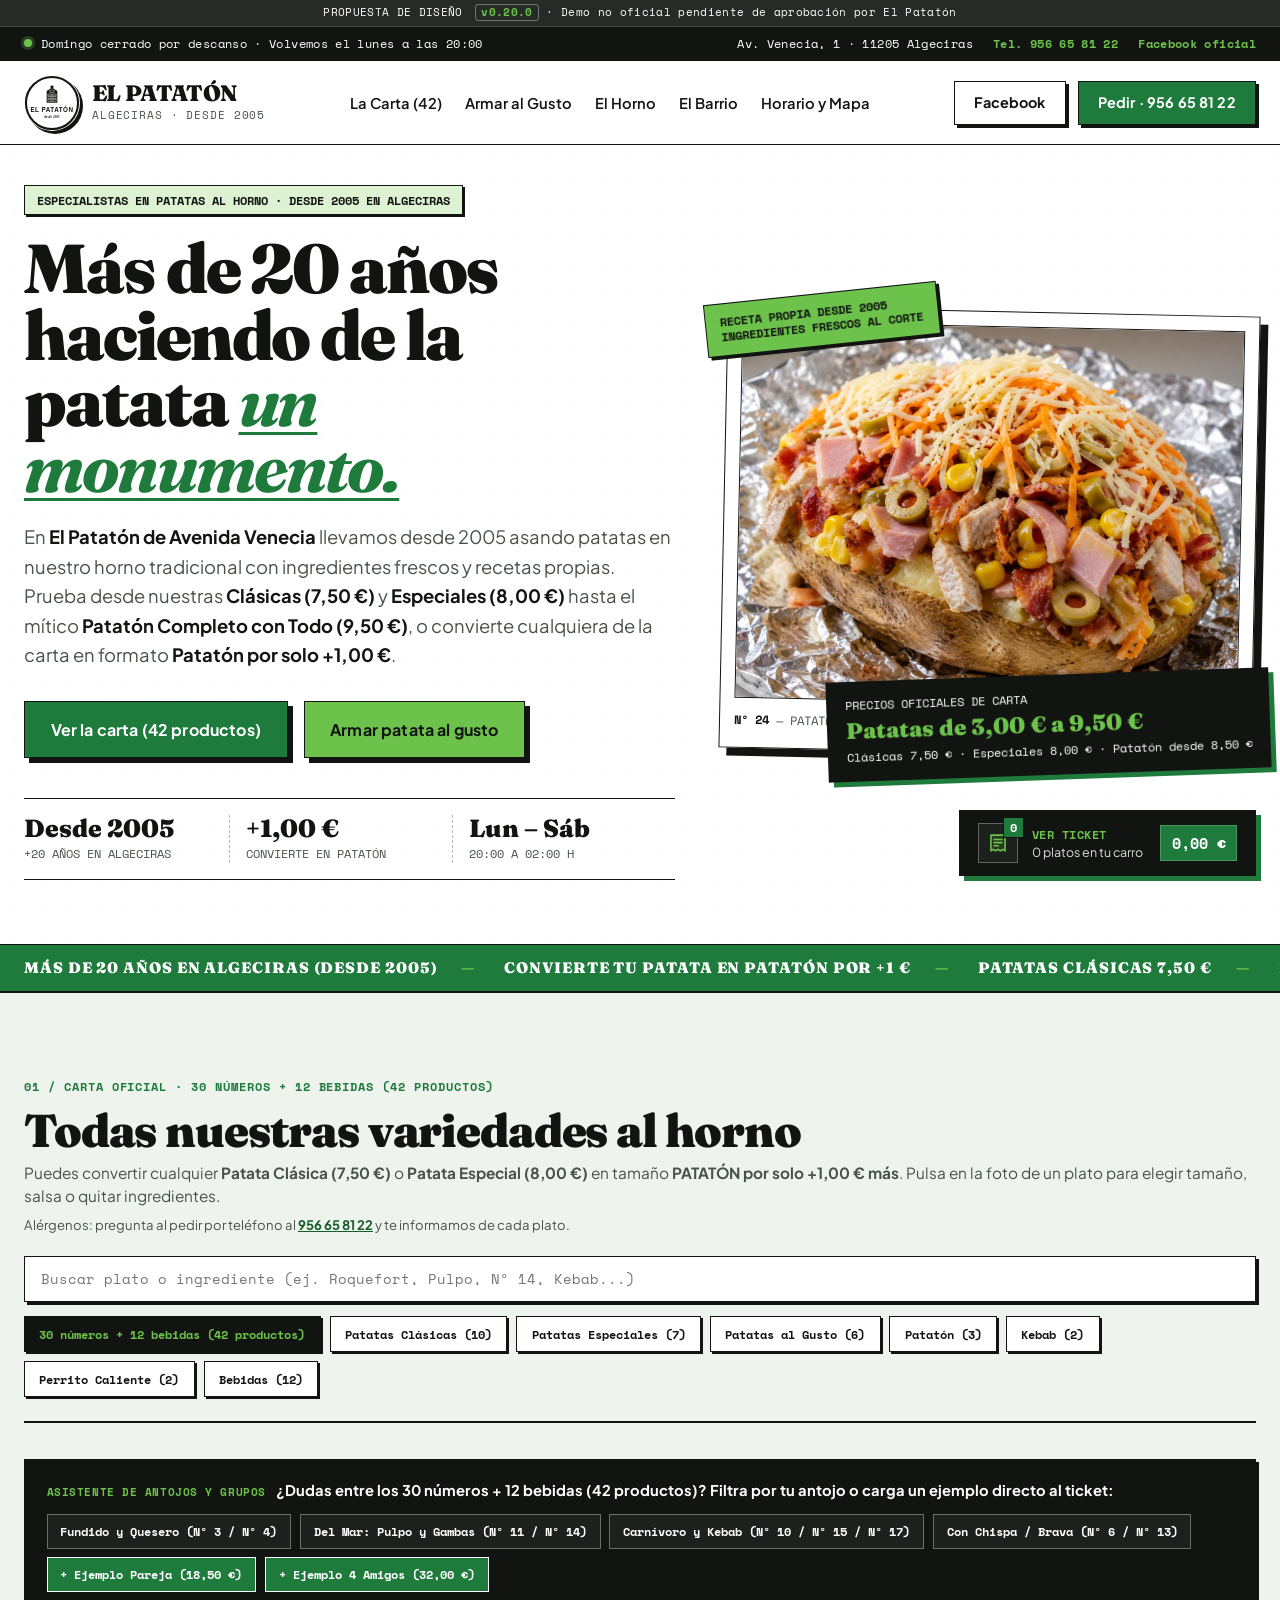
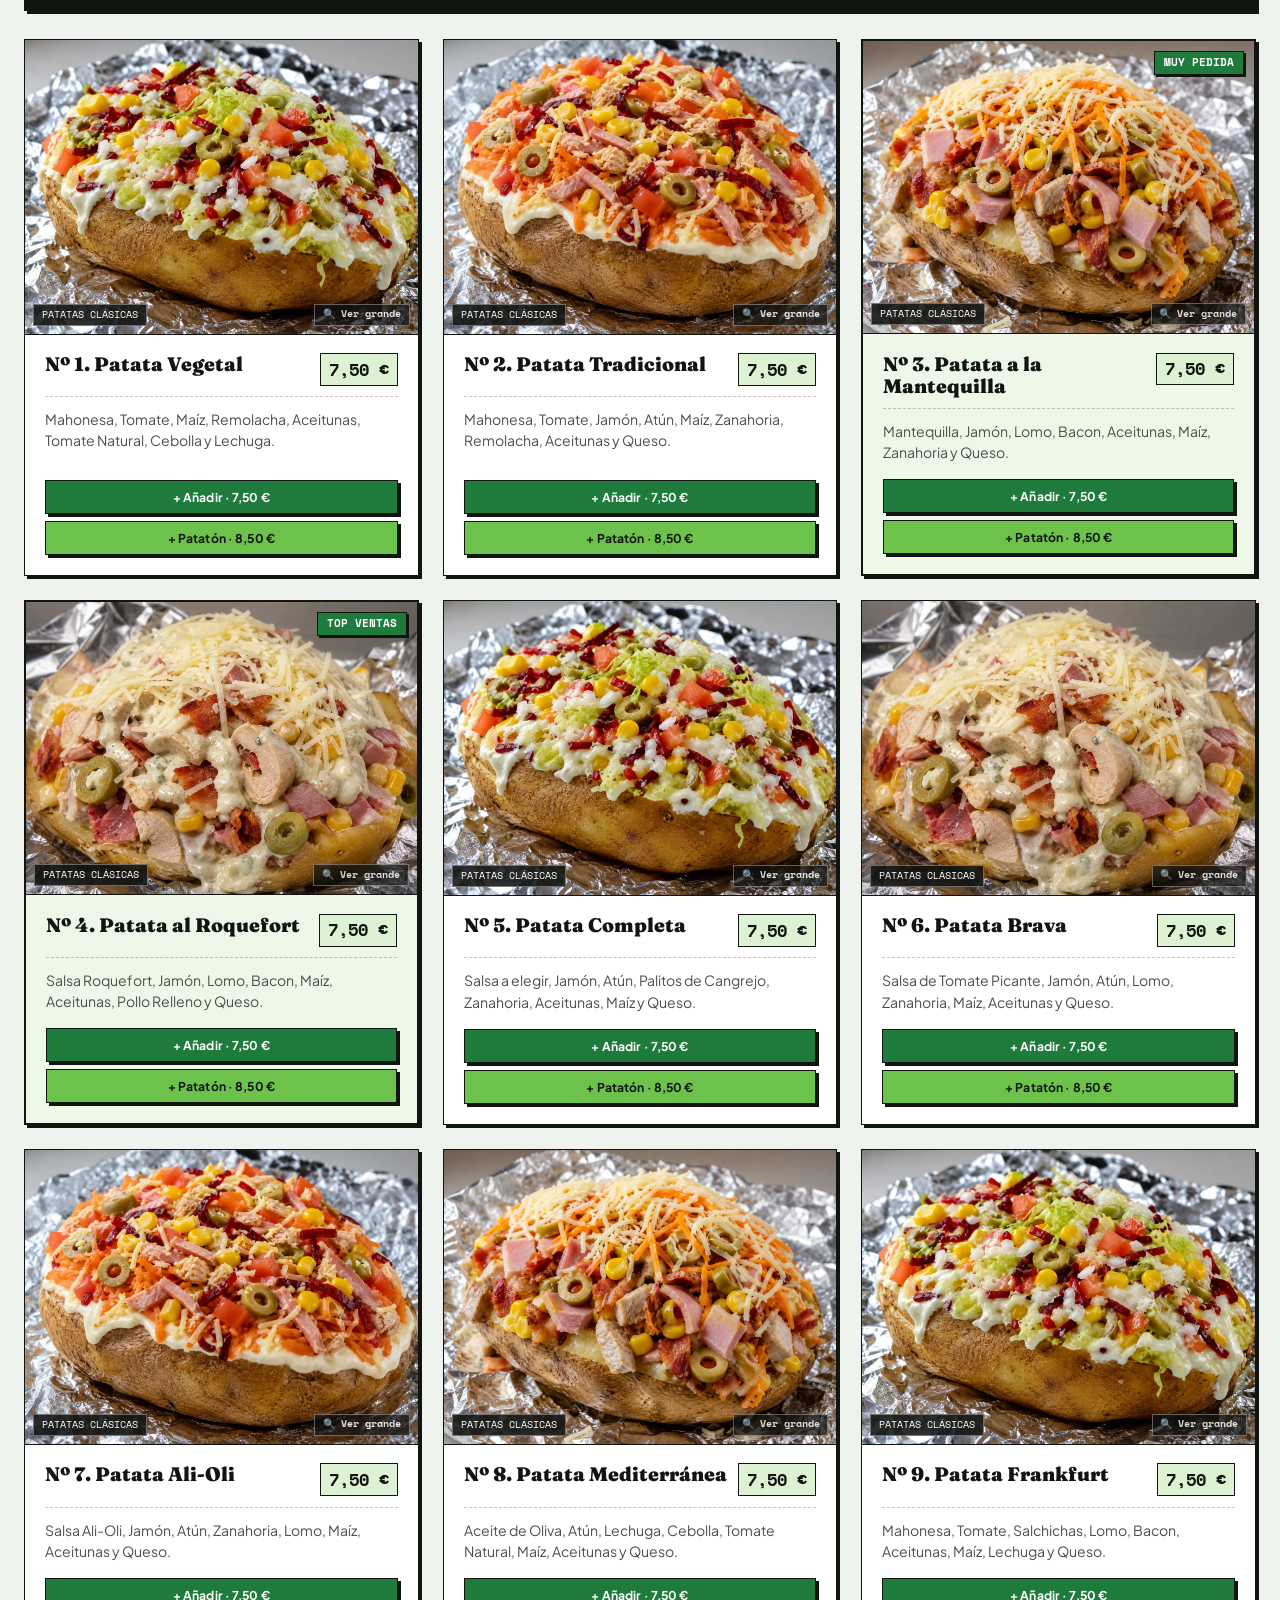
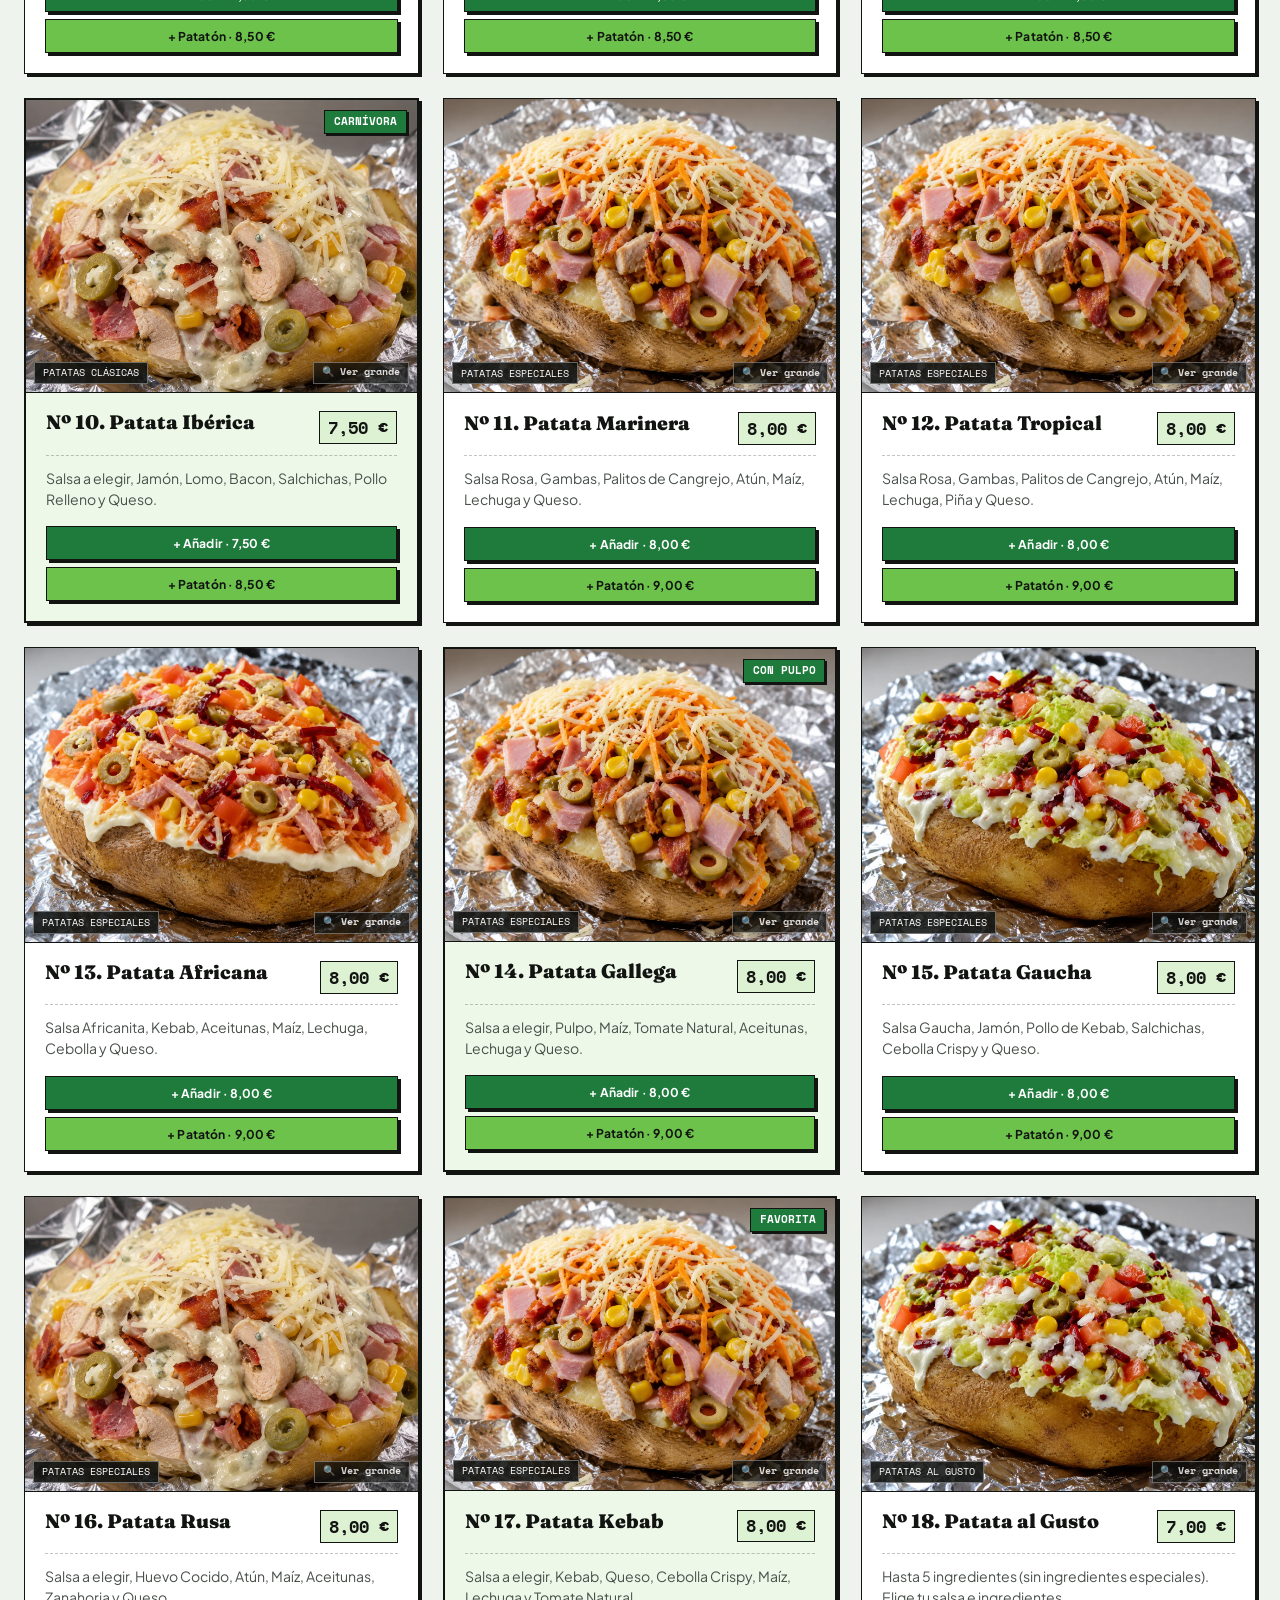
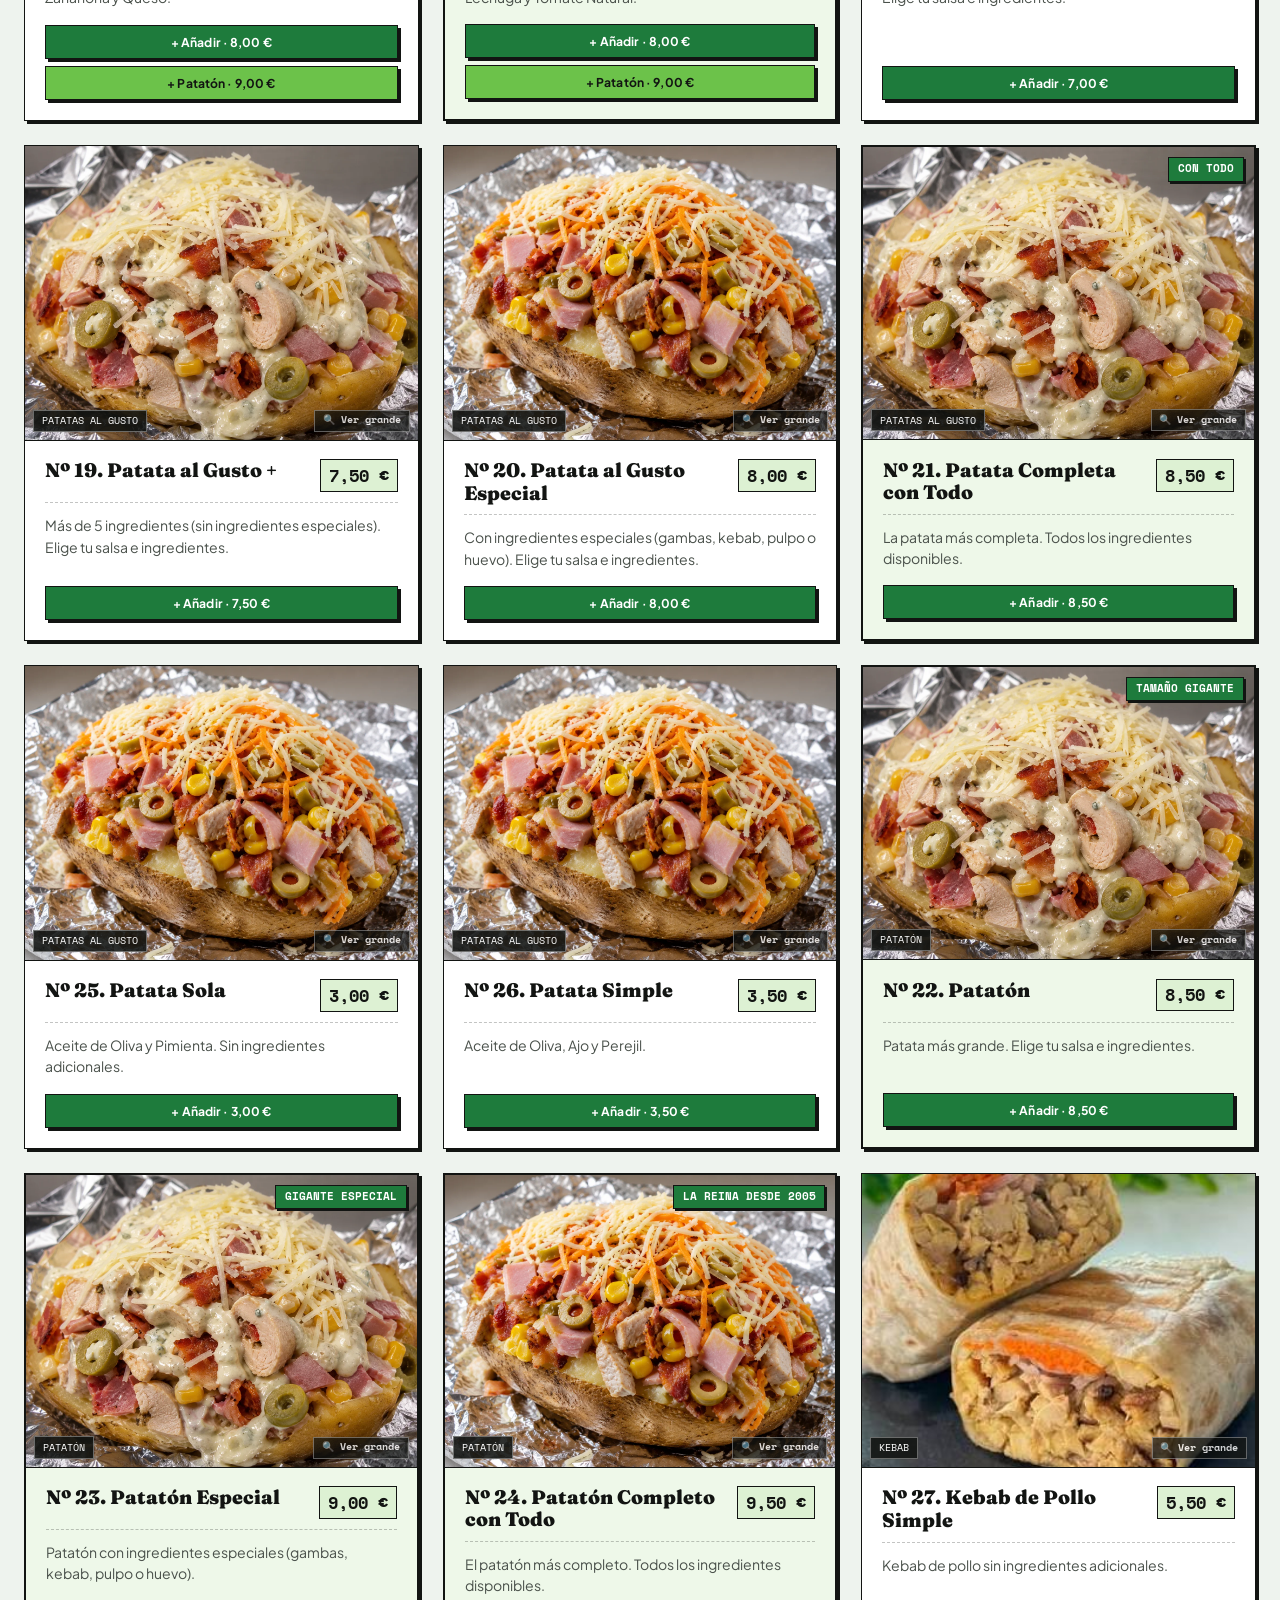
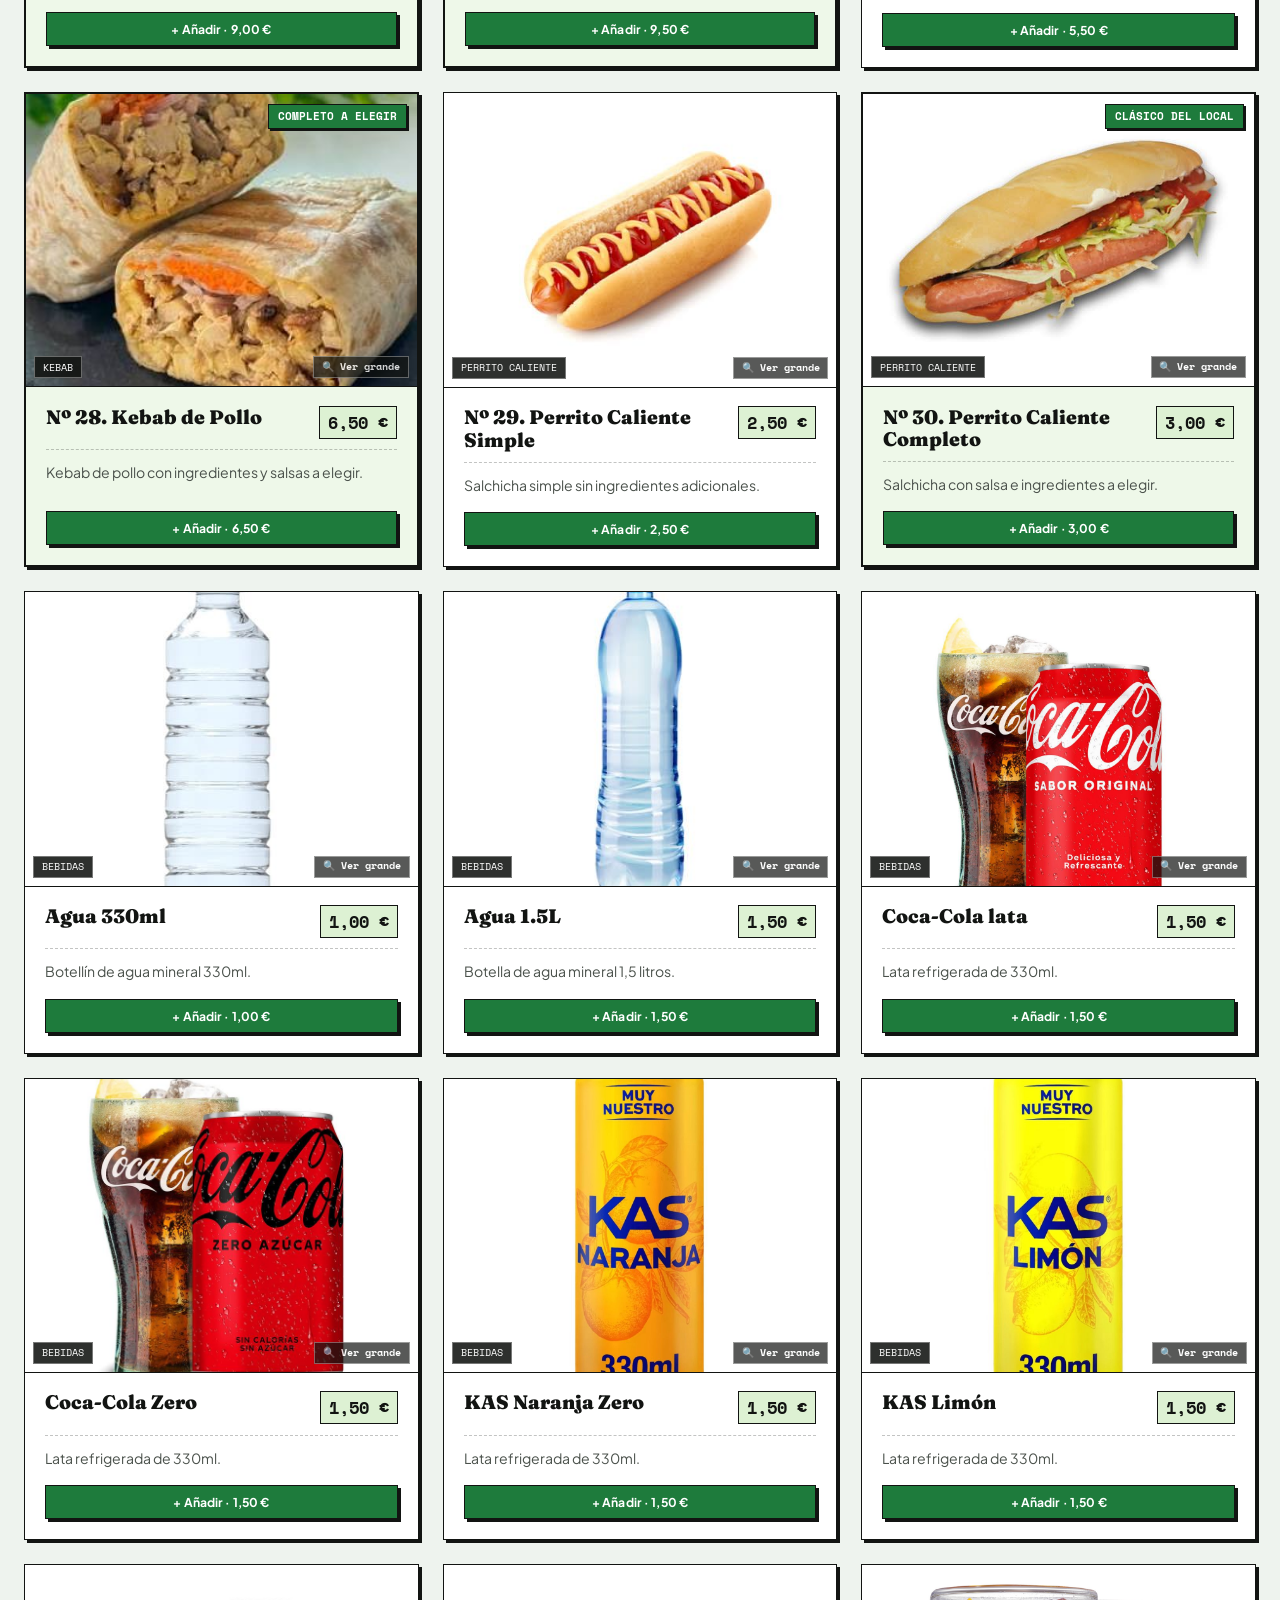
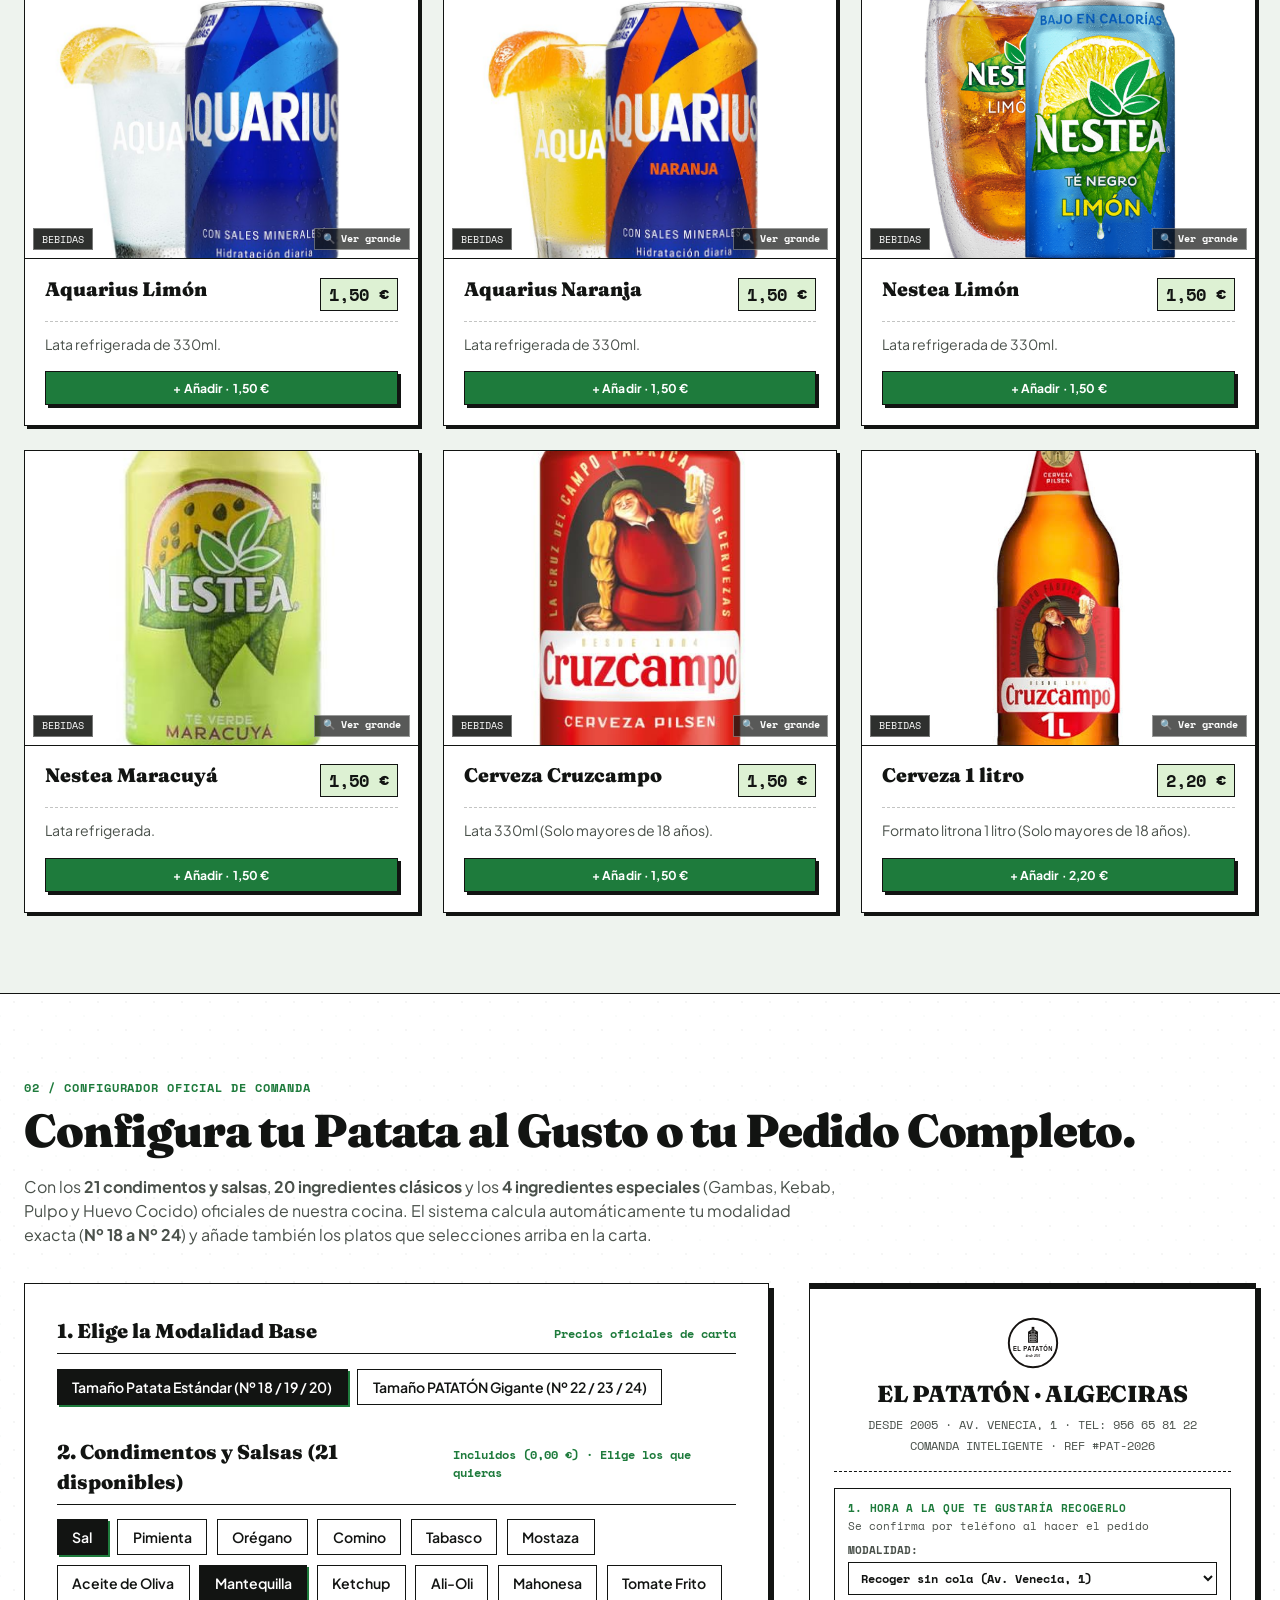
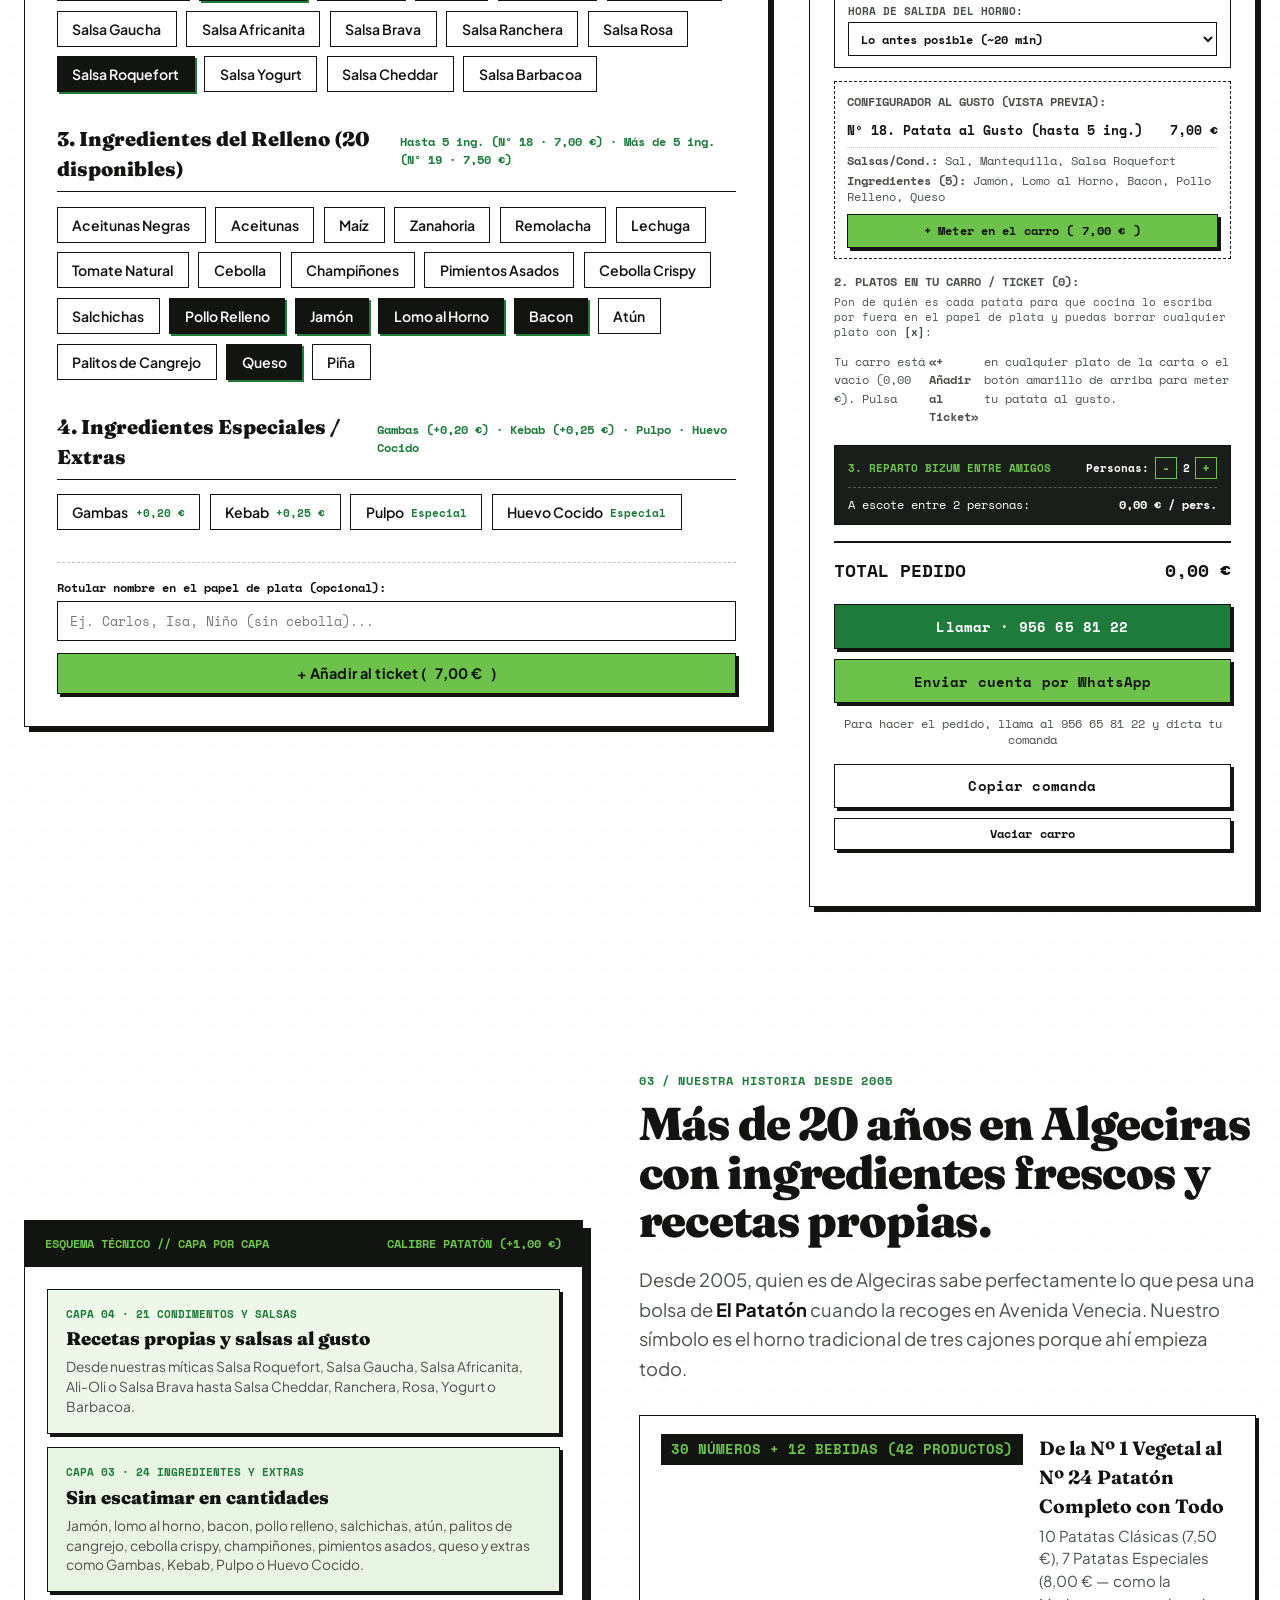
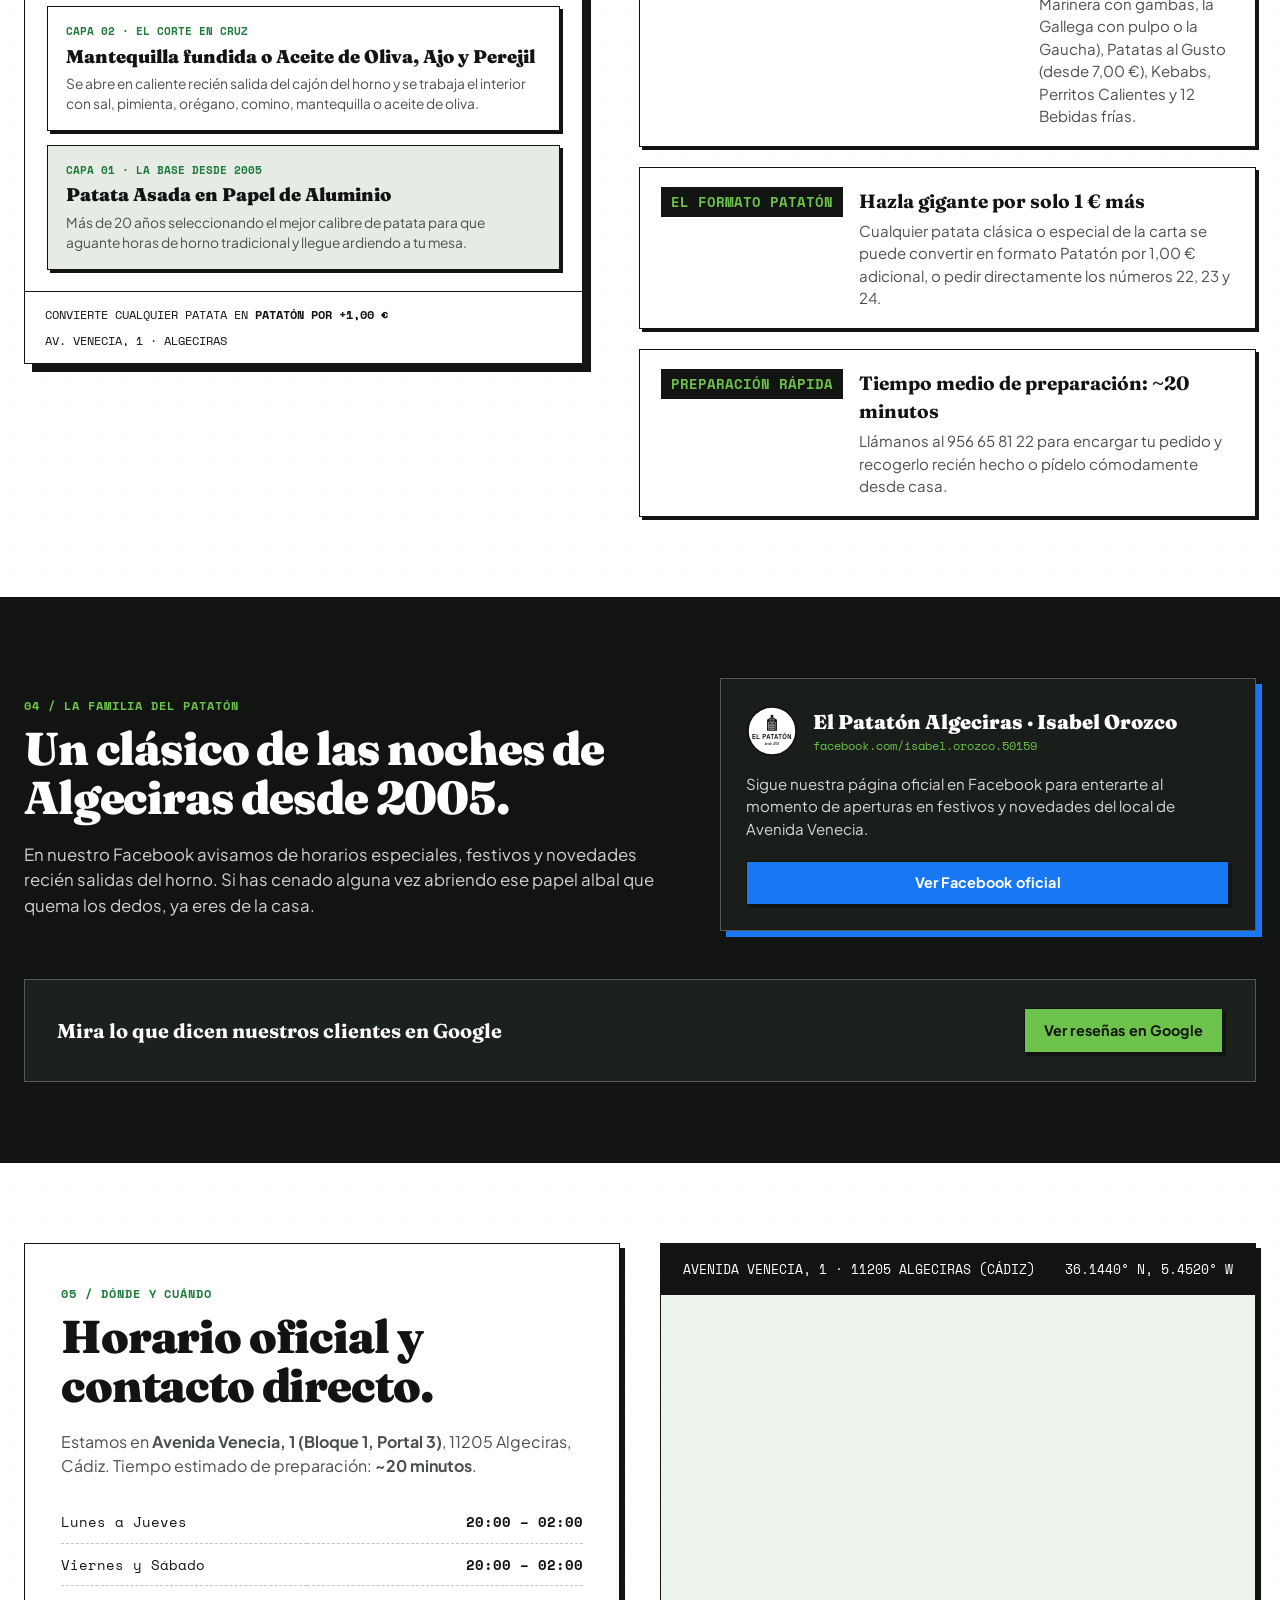
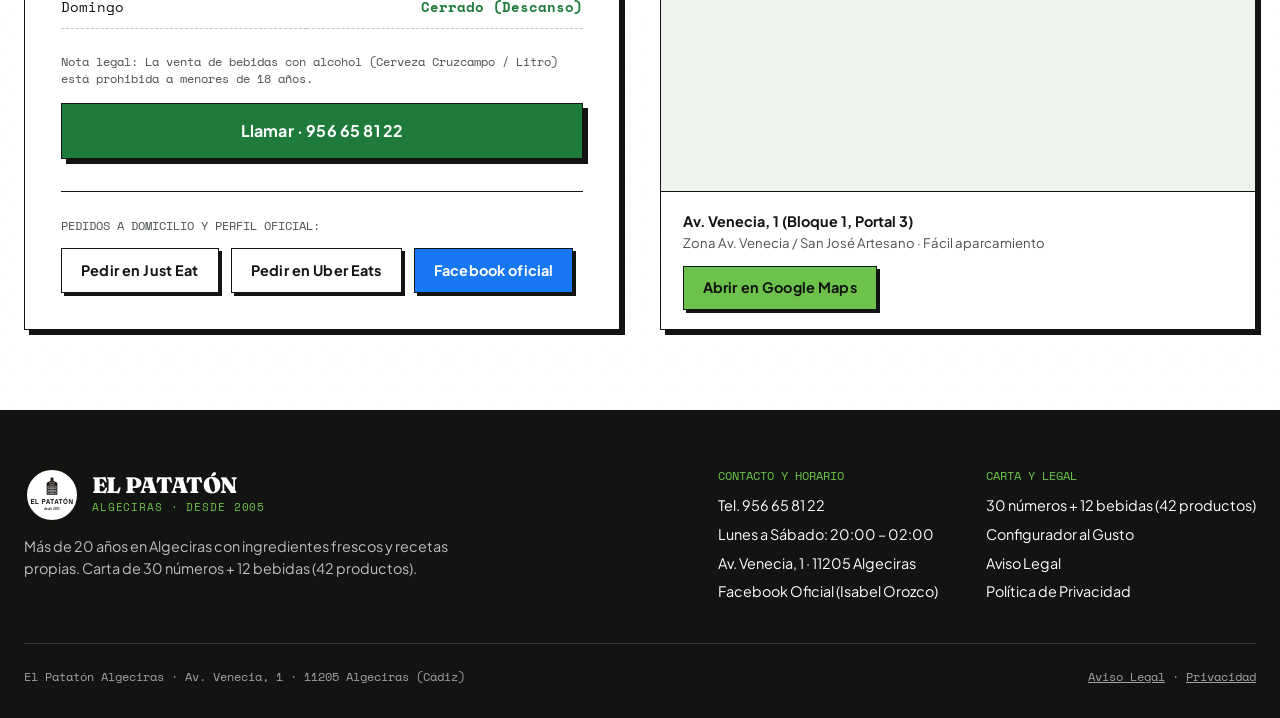
==== commit 0668a6e5: "style: switch to green, black and white corporate palette (v0.20.0) - Primary accent (CTA, badges, p" ====
--- a/index.html
+++ b/index.html
@@ -12,8 +12,8 @@
   <link rel="icon" type="image/svg+xml" href="assets/favicon.svg" />
   <link rel="apple-touch-icon" href="assets/apple-touch-icon.png" />
   <link rel="manifest" href="manifest.webmanifest" />
-  <meta name="theme-color" content="#151210" />
-  <link rel="stylesheet" href="styles.css?v=20261101-12" />
+  <meta name="theme-color" content="#121412" />
+  <link rel="stylesheet" href="styles.css?v=20261112-1" />
   <script type="application/ld+json">
 {
   "@context": "https://schema.org",
@@ -518,26 +518,26 @@
     <div class="foil-curtain__seal">
       <div class="oven-emblem">
         <svg viewBox="0 0 200 215" width="148" height="158">
-          <path class="oven-steam oven-steam--1" d="M96 30 C91 20, 105 14, 98 4" fill="none" stroke="#151210" stroke-width="2.5" stroke-linecap="round" />
-          <path class="oven-steam oven-steam--2" d="M104 32 C109 22, 95 15, 103 6" fill="none" stroke="#C83E2B" stroke-width="2" stroke-linecap="round" />
-
-          <circle cx="100" cy="112" r="90" fill="#FFFDF9" stroke="#151210" stroke-width="6.5" />
-
-          <g fill="#151210">
+          <path class="oven-steam oven-steam--1" d="M96 30 C91 20, 105 14, 98 4" fill="none" stroke="#121412" stroke-width="2.5" stroke-linecap="round" />
+          <path class="oven-steam oven-steam--2" d="M104 32 C109 22, 95 15, 103 6" fill="none" stroke="#1E7B3C" stroke-width="2" stroke-linecap="round" />
+
+          <circle cx="100" cy="112" r="90" fill="#FFFFFF" stroke="#121412" stroke-width="6.5" />
+
+          <g fill="#121412">
             <rect x="95.5" y="46" width="9" height="11" />
             <polygon points="95.5,56 104.5,56 118,64 118,106 82,106 82,64" />
           </g>
 
-          <rect class="oven-glow oven-glow--top" x="92.5" y="62" width="15" height="8" fill="#F0AC1B" stroke="#FFFFFF" stroke-width="1.5" />
-          <rect class="oven-glow oven-glow--d1" x="85.5" y="76" width="29" height="6.8" fill="#C83E2B" stroke="#FFFFFF" stroke-width="1.5" />
-          <rect class="oven-glow oven-glow--d2" x="85.5" y="86" width="29" height="6.8" fill="#F0AC1B" stroke="#FFFFFF" stroke-width="1.5" />
-          <rect class="oven-glow oven-glow--d3" x="85.5" y="96" width="29" height="6.8" fill="#C83E2B" stroke="#FFFFFF" stroke-width="1.5" />
+          <rect class="oven-glow oven-glow--top" x="92.5" y="62" width="15" height="8" fill="#6CC24A" stroke="#FFFFFF" stroke-width="1.5" />
+          <rect class="oven-glow oven-glow--d1" x="85.5" y="76" width="29" height="6.8" fill="#1E7B3C" stroke="#FFFFFF" stroke-width="1.5" />
+          <rect class="oven-glow oven-glow--d2" x="85.5" y="86" width="29" height="6.8" fill="#6CC24A" stroke="#FFFFFF" stroke-width="1.5" />
+          <rect class="oven-glow oven-glow--d3" x="85.5" y="96" width="29" height="6.8" fill="#1E7B3C" stroke="#FFFFFF" stroke-width="1.5" />
 
           <text
             x="100"
             y="138"
             text-anchor="middle"
-            fill="#151210"
+            fill="#121412"
             font-family="'Oswald', 'Arial Narrow', sans-serif"
             font-weight="700"
             font-size="24"
@@ -549,7 +549,7 @@
             x="100"
             y="163"
             text-anchor="middle"
-            fill="#151210"
+            fill="#121412"
             font-family="'Fraunces', Georgia, serif"
             font-style="italic"
             font-weight="900"
@@ -564,7 +564,7 @@
 
   <!-- CUANDO SE APRUEBE: quitar .demo-banner -->
   <div class="demo-banner" role="region" aria-label="Aviso de versión de demostración">
-    PROPUESTA DE DISEÑO <span class="demo-banner__version" title="Versión de la plataforma">v0.19.0</span> · Demo no oficial pendiente de aprobación por El Patatón
+    PROPUESTA DE DISEÑO <span class="demo-banner__version" title="Versión de la plataforma">v0.20.0</span> · Demo no oficial pendiente de aprobación por El Patatón
   </div>
 
   <!-- BARRA SUPERIOR DE ESTADO EN TIEMPO REAL -->
@@ -1562,7 +1562,7 @@
               </div>
             </div>
           </article>
-          <div id="menu-empty-state" hidden style="grid-column: 1 / -1; padding: 2.5rem; text-align: center; background: #FFFDF9; border: var(--border-ink);">
+          <div id="menu-empty-state" hidden style="grid-column: 1 / -1; padding: 2.5rem; text-align: center; background: #FFFFFF; border: var(--border-ink);">
             <p style="font-family: var(--font-display); font-size: 1.35rem; margin-bottom: 0.5rem;">No hemos encontrado platos con esa búsqueda.</p>
             <p style="color: var(--ink-muted); font-size: 0.9rem;">Prueba buscando otro ingrediente (ej. Roquefort, Kebab, Pulpo, Gambas) o pulsa en «30 números + 12 bebidas (42 productos)».</p>
           </div>
@@ -1822,7 +1822,7 @@
           <div>
             <span class="section-tag" style="color: var(--accent-butter);">04 / LA FAMILIA DEL PATATÓN</span>
             <h2 class="section-title">Un clásico de las noches de Algeciras desde 2005.</h2>
-            <p style="color: rgba(245, 239, 228, 0.8); max-width: 54ch; font-size: 1.05rem;">
+            <p style="color: rgba(255, 255, 255, 0.8); max-width: 54ch; font-size: 1.05rem;">
               En nuestro Facebook avisamos de horarios especiales, festivos y novedades recién salidas del horno. Si has cenado alguna vez abriendo ese papel albal que quema los dedos, ya eres de la casa.
             </p>
           </div>
@@ -1948,7 +1948,7 @@
             <span class="brand__sub" style="color: var(--accent-butter);">Algeciras · Desde 2005</span>
           </div>
         </div>
-        <p style="max-width: 42ch; color: rgba(245, 239, 228, 0.72); font-size: 0.9rem;">
+        <p style="max-width: 42ch; color: rgba(255, 255, 255, 0.72); font-size: 0.9rem;">
           Más de 20 años en Algeciras con ingredientes frescos y recetas propias. Carta de 30 números + 12 bebidas (42 productos).
         </p>
       </div>
@@ -1991,7 +1991,7 @@
   >
     <span class="floating-cart__icon-wrap" aria-hidden="true">
       <svg class="floating-cart__svg" viewBox="0 0 28 28" width="22" height="22" fill="none">
-        <path d="M5 4H23V24L20 22L17 24L14 22L11 24L8 22L5 24V4Z" stroke="currentColor" stroke-width="2" stroke-linejoin="round" fill="rgba(242, 169, 34, 0.15)"/>
+        <path d="M5 4H23V24L20 22L17 24L14 22L11 24L8 22L5 24V4Z" stroke="currentColor" stroke-width="2" stroke-linejoin="round" fill="rgba(108, 194, 74, 0.15)"/>
         <line x1="9" y1="9.5" x2="19" y2="9.5" stroke="currentColor" stroke-width="2" stroke-linecap="round"/>
         <line x1="9" y1="13.5" x2="19" y2="13.5" stroke="currentColor" stroke-width="2" stroke-linecap="round"/>
         <line x1="9" y1="17.5" x2="14.5" y2="17.5" stroke="currentColor" stroke-width="2" stroke-linecap="round"/>
@@ -2016,7 +2016,7 @@
       <span>Carta</span>
     </a>
     <a href="#al-gusto" class="tabbar__item">
-      <svg viewBox="0 0 24 24" width="20" height="20" fill="none" stroke="currentColor" stroke-width="2" stroke-linecap="round" aria-hidden="true"><path d="M6 4V20M12 4V20M18 4V20"/><circle cx="6" cy="9" r="2" fill="#FFFDF9"/><circle cx="12" cy="15" r="2" fill="#FFFDF9"/><circle cx="18" cy="8" r="2" fill="#FFFDF9"/></svg>
+      <svg viewBox="0 0 24 24" width="20" height="20" fill="none" stroke="currentColor" stroke-width="2" stroke-linecap="round" aria-hidden="true"><path d="M6 4V20M12 4V20M18 4V20"/><circle cx="6" cy="9" r="2" fill="#FFFFFF"/><circle cx="12" cy="15" r="2" fill="#FFFFFF"/><circle cx="18" cy="8" r="2" fill="#FFFFFF"/></svg>
       <span>Al gusto</span>
     </a>
     <button type="button" id="tabbar-ticket" class="tabbar__item" aria-label="Ver tu ticket">
@@ -2115,6 +2115,6 @@
     </div>
   </div>
 
-  <script src="app.js?v=20261101-12"></script>
+  <script src="app.js?v=20261112-1"></script>
 </body>
 </html>
--- a/styles.css
+++ b/styles.css
@@ -164,27 +164,29 @@
   unicode-range: U+0000-00FF, U+0131, U+0152-0153, U+02BB-02BC, U+02C6, U+02DA, U+02DC, U+0304, U+0308, U+0329, U+2000-206F, U+20AC, U+2122, U+2191, U+2193, U+2212, U+2215, U+FEFF, U+FFFD;
 }
 
+/* Colores corporativos: verde, negro y blanco. Los nombres «paprika» (verde principal)
+   y «butter» (verde claro de acento) se mantienen de la paleta anterior. */
 :root {
-  --bg-paper: #F5EFE4;
-  --bg-paper-dark: #EAE0CF;
-  --bg-charcoal: #151210;
-  --bg-charcoal-soft: #211C19;
-  --ink: #151210;
-  --ink-muted: #574E47;
-  --ink-light: #F5EFE4;
+  --bg-paper: #FFFFFF;
+  --bg-paper-dark: #EEF3EE;
+  --bg-charcoal: #121412;
+  --bg-charcoal-soft: #1C211D;
+  --ink: #121412;
+  --ink-muted: #4A514B;
+  --ink-light: #FFFFFF;
   
-  --accent-paprika: #C83E2B;
-  --accent-paprika-dark: #A32D1D;
-  --accent-butter: #F0AC1B;
-  --accent-butter-soft: #FBE4A4;
-  --accent-olive: #2D4732;
+  --accent-paprika: #1E7B3C;
+  --accent-paprika-dark: #155C2C;
+  --accent-butter: #6CC24A;
+  --accent-butter-soft: #DDF1D3;
+  --accent-olive: #14532D;
   --accent-fb: #1877F2;
 
-  --border-ink: 1.5px solid #151210;
-  --border-light: 1px solid rgba(245, 239, 228, 0.18);
-  --shadow-hard: 5px 5px 0px #151210;
-  --shadow-hard-sm: 3px 3px 0px #151210;
-  --shadow-hard-paprika: 5px 5px 0px #C83E2B;
+  --border-ink: 1.5px solid #121412;
+  --border-light: 1px solid rgba(255, 255, 255, 0.18);
+  --shadow-hard: 5px 5px 0px #121412;
+  --shadow-hard-sm: 3px 3px 0px #121412;
+  --shadow-hard-paprika: 5px 5px 0px #1E7B3C;
 
   --font-display: 'Fraunces', Georgia, serif;
   --font-body: 'Plus Jakarta Sans', -apple-system, BlinkMacSystemFont, sans-serif;
@@ -218,8 +220,8 @@
   background-color: var(--bg-paper);
   /* Subtle warm paper grain */
   background-image: 
-    radial-gradient(rgba(21, 18, 16, 0.04) 1px, transparent 0),
-    radial-gradient(rgba(200, 62, 43, 0.025) 1px, transparent 0);
+    radial-gradient(rgba(18, 20, 18, 0.04) 1px, transparent 0),
+    radial-gradient(rgba(30, 123, 60, 0.025) 1px, transparent 0);
   background-size: 28px 28px;
   background-position: 0 0, 14px 14px;
 }
@@ -248,7 +250,7 @@
   position: sticky;
   top: 0;
   z-index: 1200;
-  background: #2B2826;
+  background: #262B27;
   color: #FFFFFF;
   border-bottom: 1px solid rgba(255, 255, 255, 0.15);
   font-family: var(--font-mono);
@@ -266,7 +268,7 @@
   padding: 0 0.35rem;
   border: 1px solid rgba(255, 255, 255, 0.35);
   border-radius: 3px;
-  color: var(--accent-butter, #F2A922);
+  color: var(--accent-butter, #6CC24A);
   font-weight: 700;
 }
 
@@ -298,7 +300,7 @@
   background: var(--accent-butter);
   display: inline-block;
   flex-shrink: 0;
-  box-shadow: 0 0 0 3px rgba(240, 172, 27, 0.25);
+  box-shadow: 0 0 0 3px rgba(108, 194, 74, 0.25);
   animation: pulseDot 2s infinite;
 }
 
@@ -337,7 +339,7 @@
   position: sticky;
   top: 26px;
   z-index: 100;
-  background: rgba(245, 239, 228, 0.94);
+  background: rgba(255, 255, 255, 0.94);
   backdrop-filter: blur(8px);
   border-bottom: var(--border-ink);
 }
@@ -364,7 +366,7 @@
   width: 56px;
   height: 56px;
   border-radius: 50%;
-  box-shadow: 3px 3px 0px #151210;
+  box-shadow: 3px 3px 0px #121412;
   transition: transform 0.2s ease;
   flex-shrink: 0;
 }
@@ -462,12 +464,12 @@
 
 .btn:hover {
   transform: translate(-2px, -2px);
-  box-shadow: 5px 5px 0px #151210;
+  box-shadow: 5px 5px 0px #121412;
 }
 
 .btn:active {
   transform: translate(1px, 1px);
-  box-shadow: 1px 1px 0px #151210;
+  box-shadow: 1px 1px 0px #121412;
 }
 
 .btn--primary {
@@ -525,7 +527,7 @@
   font-weight: 700;
   text-transform: uppercase;
   margin-bottom: 1.25rem;
-  box-shadow: 2px 2px 0px #151210;
+  box-shadow: 2px 2px 0px #121412;
 }
 
 .hero__title {
@@ -577,7 +579,7 @@
 }
 
 .fact-item {
-  border-right: 1px dashed rgba(21, 18, 16, 0.3);
+  border-right: 1px dashed rgba(18, 20, 18, 0.3);
   padding-right: 0.75rem;
 }
 
@@ -607,10 +609,10 @@
 }
 
 .photo-card {
-  background: #FFFDF9;
+  background: #FFFFFF;
   border: var(--border-ink);
   padding: 0.85rem 0.85rem 1.15rem;
-  box-shadow: 8px 8px 0px #151210;
+  box-shadow: 8px 8px 0px #121412;
   transform: rotate(1.2deg);
   position: relative;
 }
@@ -762,9 +764,9 @@
 }
 
 .anatomy-board {
-  background: #FFFDF9;
+  background: #FFFFFF;
   border: var(--border-ink);
-  box-shadow: 8px 8px 0px #151210;
+  box-shadow: 8px 8px 0px #121412;
   overflow: hidden;
 }
 
@@ -791,7 +793,7 @@
 .layer-card {
   border: var(--border-ink);
   padding: 1rem 1.15rem;
-  box-shadow: 3px 3px 0px #151210;
+  box-shadow: 3px 3px 0px #121412;
   transition: transform 0.15s ease;
 }
 
@@ -800,19 +802,19 @@
 }
 
 .layer-card--top {
-  background: #FFF4D6;
+  background: #EEF8E9;
 }
 
 .layer-card--mid {
-  background: #FFEAE5;
+  background: #E8F5E3;
 }
 
 .layer-card--core {
-  background: #FFFDF9;
+  background: #FFFFFF;
 }
 
 .layer-card--base {
-  background: #E8E3DC;
+  background: #E6EBE6;
 }
 
 .layer-card__tag {
@@ -839,7 +841,7 @@
 }
 
 .anatomy-board__footer {
-  background: #FFFDF9;
+  background: #FFFFFF;
   border-top: var(--border-ink);
   padding: 0.85rem 1.25rem;
   font-family: var(--font-mono);
@@ -857,7 +859,7 @@
 }
 
 .craft-step {
-  background: #FFFDF9;
+  background: #FFFFFF;
   border: var(--border-ink);
   box-shadow: var(--shadow-hard-sm);
   padding: 1.15rem 1.35rem;
@@ -928,15 +930,15 @@
   font-family: var(--font-mono);
   font-size: 0.85rem;
   padding: 0.75rem 1rem;
-  background: #FFFDF9;
+  background: #FFFFFF;
   border: var(--border-ink);
-  box-shadow: 3px 3px 0px #151210;
+  box-shadow: 3px 3px 0px #121412;
   color: var(--ink);
   outline: none;
 }
 
 .menu-search-input:focus {
-  background: #FFF9E6;
+  background: #EEF8E9;
   box-shadow: 4px 4px 0px var(--accent-paprika);
 }
 
@@ -954,13 +956,13 @@
   border: var(--border-ink);
   background: var(--bg-paper);
   color: var(--ink);
-  box-shadow: 2px 2px 0px #151210;
+  box-shadow: 2px 2px 0px #121412;
   transition: all 0.15s ease;
 }
 
 .filter-btn:hover {
   transform: translate(-1px, -1px);
-  box-shadow: 4px 4px 0px #151210;
+  box-shadow: 4px 4px 0px #121412;
 }
 
 .filter-btn.active {
@@ -975,7 +977,7 @@
 }
 
 .menu-card {
-  background: #FFFDF9;
+  background: #FFFFFF;
   border: var(--border-ink);
   box-shadow: var(--shadow-hard-sm);
   display: flex;
@@ -986,11 +988,11 @@
 
 .menu-card:hover {
   transform: translate(-3px, -3px);
-  box-shadow: 6px 6px 0px #151210;
+  box-shadow: 6px 6px 0px #121412;
 }
 
 .menu-card--featured {
-  background: #FFF9E6;
+  background: #EEF8E9;
   border-width: 2px;
 }
 
@@ -1007,7 +1009,7 @@
   text-transform: uppercase;
   padding: 0.2rem 0.55rem;
   border: 1.5px solid var(--ink);
-  box-shadow: 2px 2px 0px #151210;
+  box-shadow: 2px 2px 0px #121412;
 }
 
 .menu-card__photo-wrap {
@@ -1016,7 +1018,7 @@
   width: 100%;
   overflow: hidden;
   border-bottom: var(--border-ink);
-  background: #1A1614;
+  background: #181C19;
 }
 
 .menu-card__photo {
@@ -1034,13 +1036,13 @@
   position: absolute;
   bottom: 8px;
   left: 8px;
-  background: rgba(21, 18, 16, 0.88);
+  background: rgba(18, 20, 18, 0.88);
   color: var(--bg-paper);
   font-family: var(--font-mono);
   font-size: 0.64rem;
   text-transform: uppercase;
   padding: 0.15rem 0.5rem;
-  border: 1px solid rgba(245, 239, 228, 0.35);
+  border: 1px solid rgba(255, 255, 255, 0.35);
 }
 
 .menu-card__body {
@@ -1055,7 +1057,7 @@
   justify-content: space-between;
   align-items: flex-start;
   gap: 0.65rem;
-  border-bottom: 1px dashed rgba(21, 18, 16, 0.25);
+  border-bottom: 1px dashed rgba(18, 20, 18, 0.25);
   padding-bottom: 0.65rem;
   margin-bottom: 0.75rem;
 }
@@ -1122,7 +1124,7 @@
 }
 
 .builder-controls {
-  background: #FFFDF9;
+  background: #FFFFFF;
   border: var(--border-ink);
   box-shadow: var(--shadow-hard);
   padding: 2rem;
@@ -1203,7 +1205,7 @@
 
 /* KITCHEN THERMAL TICKET */
 .ticket-receipt {
-  background: #FFFDF7;
+  background: #FFFFFF;
   border: var(--border-ink);
   box-shadow: var(--shadow-hard);
   padding: 1.75rem 1.5rem;
@@ -1245,7 +1247,7 @@
   justify-content: space-between;
   font-size: 0.82rem;
   padding: 0.35rem 0;
-  border-bottom: 1px dotted rgba(21, 18, 16, 0.2);
+  border-bottom: 1px dotted rgba(18, 20, 18, 0.2);
 }
 
 .ticket-receipt__section-label {
@@ -1272,7 +1274,7 @@
 .builder-group__footer-btn {
   margin-top: 1.15rem;
   padding-top: 1rem;
-  border-top: 1px dashed rgba(21, 18, 16, 0.25);
+  border-top: 1px dashed rgba(18, 20, 18, 0.25);
 }
 
 .ticket-live-preview {
@@ -1295,7 +1297,7 @@
   align-items: flex-start;
   gap: 0.5rem;
   padding: 0.45rem 0;
-  border-bottom: 1px dotted rgba(21, 18, 16, 0.22);
+  border-bottom: 1px dotted rgba(18, 20, 18, 0.22);
 }
 
 .ticket-cart-item__sub {
@@ -1315,7 +1317,7 @@
 
 .ticket-cart-remove {
   background: transparent;
-  border: 1px solid rgba(21, 18, 16, 0.35);
+  border: 1px solid rgba(18, 20, 18, 0.35);
   color: var(--accent-paprika);
   font-family: var(--font-mono);
   font-size: 0.68rem;
@@ -1399,8 +1401,8 @@
 }
 
 .fb-card {
-  background: #1E1916;
-  border: 1.5px solid rgba(245, 239, 228, 0.25);
+  background: #1A1E1B;
+  border: 1.5px solid rgba(255, 255, 255, 0.25);
   padding: 1.6rem;
   box-shadow: 6px 6px 0px #1877F2;
 }
@@ -1438,13 +1440,13 @@
 
 .fb-card p {
   font-size: 0.94rem;
-  color: rgba(245, 239, 228, 0.82);
+  color: rgba(255, 255, 255, 0.82);
   margin-bottom: 1.25rem;
 }
 
 .google-reviews-cta {
   background: var(--bg-charcoal-soft);
-  border: 1.5px solid rgba(245, 239, 228, 0.25);
+  border: 1.5px solid rgba(255, 255, 255, 0.25);
   padding: 1.75rem 2rem;
   display: flex;
   align-items: center;
@@ -1487,7 +1489,7 @@
 }
 
 .info-panel {
-  background: #FFFDF9;
+  background: #FFFFFF;
   border: var(--border-ink);
   box-shadow: var(--shadow-hard);
   padding: 2.25rem;
@@ -1505,7 +1507,7 @@
 }
 
 .hours-table tr {
-  border-bottom: 1px dashed rgba(21, 18, 16, 0.25);
+  border-bottom: 1px dashed rgba(18, 20, 18, 0.25);
 }
 
 .hours-table td {
@@ -1571,7 +1573,7 @@
 
 .map-panel__footer {
   padding: 1.15rem 1.35rem;
-  background: #FFFDF9;
+  background: #FFFFFF;
   border-top: var(--border-ink);
   display: flex;
   justify-content: space-between;
@@ -1600,7 +1602,7 @@
   flex-wrap: wrap;
   gap: 2rem;
   padding-bottom: 2.5rem;
-  border-bottom: 1px solid rgba(245, 239, 228, 0.15);
+  border-bottom: 1px solid rgba(255, 255, 255, 0.15);
 }
 
 .footer__bottom {
@@ -1612,7 +1614,7 @@
   gap: 1rem;
   font-family: var(--font-mono);
   font-size: 0.75rem;
-  color: rgba(245, 239, 228, 0.6);
+  color: rgba(255, 255, 255, 0.6);
 }
 
 /* ==========================================================================
@@ -1644,7 +1646,7 @@
     -webkit-overflow-scrolling: touch;
     scrollbar-width: none;
     background: var(--bg-paper-dark);
-    border-top: 1px solid rgba(21, 18, 16, 0.25);
+    border-top: 1px solid rgba(18, 20, 18, 0.25);
     padding: 0.45rem 0.9rem;
   }
 
@@ -1658,9 +1660,9 @@
     font-weight: 700;
     white-space: nowrap;
     padding: 0.3rem 0.65rem;
-    background: #FFFDF9;
+    background: #FFFFFF;
     border: 1px solid var(--ink);
-    box-shadow: 2px 2px 0px #151210;
+    box-shadow: 2px 2px 0px #121412;
     flex-shrink: 0;
   }
 
@@ -1693,7 +1695,7 @@
     justify-content: space-between;
     flex-wrap: wrap;
     gap: 0.3rem 0.75rem;
-    border-top: 1px dashed rgba(245, 239, 228, 0.2);
+    border-top: 1px dashed rgba(255, 255, 255, 0.2);
     padding-top: 0.28rem;
   }
 
@@ -1711,7 +1713,7 @@
   .brand__logo {
     width: 44px;
     height: 44px;
-    box-shadow: 2px 2px 0px #151210;
+    box-shadow: 2px 2px 0px #121412;
   }
 
   .brand__name {
@@ -1778,7 +1780,7 @@
     width: 100%;
     padding: 0.85rem 1rem;
     font-size: 0.9rem;
-    box-shadow: 4px 4px 0px #151210;
+    box-shadow: 4px 4px 0px #121412;
   }
 
   .hero__facts {
@@ -1815,7 +1817,7 @@
 
   .photo-card {
     transform: none;
-    box-shadow: 4px 4px 0px #151210;
+    box-shadow: 4px 4px 0px #121412;
     padding: 0.6rem 0.6rem 0.85rem;
   }
 
@@ -1831,7 +1833,7 @@
     width: 100%;
     margin-top: 0.65rem;
     transform: none;
-    box-shadow: 4px 4px 0px #C83E2B;
+    box-shadow: 4px 4px 0px #1E7B3C;
     padding: 0.75rem 0.9rem;
   }
 
@@ -1875,7 +1877,7 @@
   }
 
   .anatomy-board {
-    box-shadow: 4px 4px 0px #151210;
+    box-shadow: 4px 4px 0px #121412;
   }
 
   .anatomy-board__header,
@@ -1946,7 +1948,7 @@
 
   .builder-controls {
     padding: 1.1rem 0.95rem;
-    box-shadow: 4px 4px 0px #151210;
+    box-shadow: 4px 4px 0px #121412;
   }
 
   .builder-group {
@@ -1981,7 +1983,7 @@
 
   .ticket-receipt {
     padding: 1.25rem 1rem;
-    box-shadow: 4px 4px 0px #151210;
+    box-shadow: 4px 4px 0px #121412;
   }
 
   .ticket-receipt__shop {
@@ -2039,7 +2041,7 @@
   /* Horario, Mapa y Plataformas */
   .info-panel {
     padding: 1.25rem 1rem;
-    box-shadow: 4px 4px 0px #151210;
+    box-shadow: 4px 4px 0px #121412;
   }
 
   .hours-table {
@@ -2058,7 +2060,7 @@
   }
 
   .map-panel {
-    box-shadow: 4px 4px 0px #151210;
+    box-shadow: 4px 4px 0px #121412;
   }
 
   .map-panel__header {
@@ -2103,7 +2105,7 @@
   .oven-emblem {
     max-width: calc(100vw - 2rem);
     padding: 1.1rem 1.2rem;
-    box-shadow: 5px 5px 0px #151210;
+    box-shadow: 5px 5px 0px #121412;
   }
 
   .oven-emblem svg {
@@ -2140,19 +2142,19 @@
   background-image:
     linear-gradient(135deg, rgba(255,255,255,0.65) 0%, rgba(190,196,204,0.4) 28%, rgba(255,255,255,0.75) 52%, rgba(160,168,176,0.45) 76%, rgba(245,247,250,0.7) 100%),
     repeating-linear-gradient(65deg, rgba(255,255,255,0.22) 0px, rgba(255,255,255,0.22) 2px, transparent 2px, transparent 9px),
-    repeating-linear-gradient(-45deg, rgba(21,18,16,0.05) 0px, rgba(21,18,16,0.05) 1px, transparent 1px, transparent 12px);
+    repeating-linear-gradient(-45deg, rgba(18, 20, 18,0.05) 0px, rgba(18, 20, 18,0.05) 1px, transparent 1px, transparent 12px);
   transition: transform 0.95s cubic-bezier(0.77, 0, 0.175, 1);
   will-change: transform;
 }
 
 .foil-curtain__panel--left {
-  border-right: 2px dashed #151210;
-  box-shadow: inset -12px 0 24px rgba(21, 18, 16, 0.12);
+  border-right: 2px dashed #121412;
+  box-shadow: inset -12px 0 24px rgba(18, 20, 18, 0.12);
 }
 
 .foil-curtain__panel--right {
-  border-left: 2px dashed #151210;
-  box-shadow: inset 12px 0 24px rgba(21, 18, 16, 0.12);
+  border-left: 2px dashed #121412;
+  box-shadow: inset 12px 0 24px rgba(18, 20, 18, 0.12);
 }
 
 .foil-curtain.is-opened .foil-curtain__panel--left {
@@ -2179,8 +2181,8 @@
 
 .oven-emblem {
   background: var(--bg-paper);
-  border: 2px solid #151210;
-  box-shadow: 8px 8px 0px #151210;
+  border: 2px solid #121412;
+  box-shadow: 8px 8px 0px #121412;
   padding: 1.5rem 2rem 1.25rem;
   text-align: center;
   transform: rotate(-1.5deg);
@@ -2193,7 +2195,7 @@
   letter-spacing: 0.08em;
   color: var(--ink);
   margin-top: 0.65rem;
-  border-top: 1.5px solid #151210;
+  border-top: 1.5px solid #121412;
   padding-top: 0.5rem;
 }
 
@@ -2262,7 +2264,7 @@
   bottom: 18%;
   width: 90px;
   height: 160px;
-  background: radial-gradient(ellipse at center, rgba(255, 253, 248, 0.42) 0%, rgba(255, 253, 248, 0) 70%);
+  background: radial-gradient(ellipse at center, rgba(255, 255, 255, 0.42) 0%, rgba(255, 255, 255, 0) 70%);
   filter: blur(12px);
   border-radius: 50%;
   opacity: 0;
@@ -2352,8 +2354,8 @@
   position: relative;
   width: 40px;
   height: 40px;
-  background: #231D1A;
-  border: 1.5px solid rgba(245, 239, 228, 0.3);
+  background: #1C211D;
+  border: 1.5px solid rgba(255, 255, 255, 0.3);
   display: grid;
   place-items: center;
   color: var(--accent-butter);
@@ -2400,7 +2402,7 @@
 
 .floating-cart__sub {
   font-size: 0.78rem;
-  color: rgba(245, 239, 228, 0.85);
+  color: rgba(255, 255, 255, 0.85);
   white-space: nowrap;
 }
 
@@ -2498,9 +2500,9 @@
   font-size: 0.75rem;
   font-weight: 700;
   padding: 0.48rem 0.8rem;
-  background: #231D1A;
+  background: #1C211D;
   color: var(--bg-paper);
-  border: 1.5px solid rgba(245, 239, 228, 0.35);
+  border: 1.5px solid rgba(255, 255, 255, 0.35);
   cursor: pointer;
   transition: all 0.15s ease;
 }
@@ -2546,7 +2548,7 @@
   width: 100%;
   padding: 0.55rem 0.75rem;
   border: 1.5px solid var(--ink);
-  background: #FFFDF8;
+  background: #FFFFFF;
   font-family: var(--font-mono);
   font-size: 0.82rem;
   color: var(--ink);
@@ -2610,8 +2612,8 @@
   display: flex;
   align-items: center;
   gap: 0.4rem;
-  background: rgba(242, 169, 34, 0.14);
-  border: 1px dashed rgba(21, 18, 16, 0.35);
+  background: rgba(108, 194, 74, 0.14);
+  border: 1px dashed rgba(18, 20, 18, 0.35);
   padding: 0.22rem 0.45rem;
 }
 
@@ -2626,7 +2628,7 @@
   flex: 1;
   min-width: 0;
   border: none;
-  border-bottom: 1px solid rgba(21, 18, 16, 0.35);
+  border-bottom: 1px solid rgba(18, 20, 18, 0.35);
   background: transparent;
   font-family: var(--font-mono);
   font-size: 0.72rem;
@@ -2643,7 +2645,7 @@
 
 .ticket-bizum-box {
   margin-top: 0.9rem;
-  background: #1C1815;
+  background: #1A1E1B;
   color: var(--bg-paper);
   border: 1.5px solid var(--ink);
   padding: 0.7rem 0.8rem;
@@ -2657,7 +2659,7 @@
   font-size: 0.7rem;
   font-weight: 700;
   color: var(--accent-butter);
-  border-bottom: 1px dashed rgba(245, 239, 228, 0.25);
+  border-bottom: 1px dashed rgba(255, 255, 255, 0.25);
   padding-bottom: 0.45rem;
   margin-bottom: 0.45rem;
 }
@@ -2697,7 +2699,7 @@
 .bizum-named-list {
   margin-top: 0.45rem;
   padding-top: 0.4rem;
-  border-top: 1px dotted rgba(245, 239, 228, 0.22);
+  border-top: 1px dotted rgba(255, 255, 255, 0.22);
   display: grid;
   gap: 0.22rem;
   font-size: 0.72rem;
@@ -2706,7 +2708,7 @@
 .bizum-named-item {
   display: flex;
   justify-content: space-between;
-  color: rgba(245, 239, 228, 0.9);
+  color: rgba(255, 255, 255, 0.9);
 }
 
 /* ==========================================================================
@@ -2722,13 +2724,13 @@
   position: absolute;
   bottom: 8px;
   right: 8px;
-  background: rgba(21, 18, 16, 0.86);
-  color: #FFFDF9;
+  background: rgba(18, 20, 18, 0.86);
+  color: #FFFFFF;
   font-family: var(--font-mono);
   font-size: 0.62rem;
   font-weight: 700;
   padding: 0.16rem 0.48rem;
-  border: 1px solid rgba(245, 239, 228, 0.4);
+  border: 1px solid rgba(255, 255, 255, 0.4);
   pointer-events: none;
   opacity: 0.82;
   transition: opacity 0.2s ease, transform 0.2s ease, background-color 0.2s ease;
@@ -2757,7 +2759,7 @@
 .product-lightbox__backdrop {
   position: absolute;
   inset: 0;
-  background: rgba(15, 13, 11, 0.85);
+  background: rgba(12, 14, 12, 0.85);
   backdrop-filter: blur(5px);
 }
 
@@ -2766,9 +2768,9 @@
   z-index: 1;
   width: min(100%, 720px);
   max-height: 92vh;
-  background: #FFFDF9;
+  background: #FFFFFF;
   border: 2px solid var(--ink);
-  box-shadow: 8px 8px 0px #151210;
+  box-shadow: 8px 8px 0px #121412;
   display: flex;
   flex-direction: column;
   overflow: hidden;
@@ -2817,14 +2819,14 @@
 .product-lightbox__code {
   font-family: var(--font-mono);
   font-size: 0.72rem;
-  color: rgba(245, 239, 228, 0.8);
+  color: rgba(255, 255, 255, 0.8);
 }
 
 .product-lightbox__close {
   font-family: var(--font-mono);
   font-size: 0.76rem;
   font-weight: 700;
-  background: #FFFDF9;
+  background: #FFFFFF;
   color: var(--ink);
   border: 1.5px solid var(--ink);
   padding: 0.3rem 0.7rem;
@@ -2835,12 +2837,12 @@
 
 .product-lightbox__close:hover {
   background: var(--accent-paprika);
-  color: #FFFDF9;
+  color: #FFFFFF;
 }
 
 .product-lightbox__stage {
   position: relative;
-  background: #14110F;
+  background: #111411;
   display: flex;
   align-items: center;
   justify-content: center;
@@ -2863,10 +2865,10 @@
   transform: translateY(-50%);
   width: 40px;
   height: 40px;
-  background: rgba(255, 253, 249, 0.92);
+  background: rgba(255, 255, 255, 0.92);
   color: var(--ink);
   border: 2px solid var(--ink);
-  box-shadow: 3px 3px 0px #151210;
+  box-shadow: 3px 3px 0px #121412;
   font-family: var(--font-mono);
   font-size: 1.4rem;
   font-weight: 700;
@@ -2959,7 +2961,7 @@
   gap: 0.75rem;
   margin: 0 0 1rem;
   padding: 0.7rem 0.85rem;
-  background: #FFFDF9;
+  background: #FFFFFF;
   border: var(--border-ink);
   box-shadow: var(--shadow-hard-sm);
   max-width: 34rem;
@@ -3041,7 +3043,7 @@
   gap: 0.5rem;
   padding: 0.6rem 0.75rem;
   border: 1.5px solid var(--ink);
-  background: #FFFDF9;
+  background: #FFFFFF;
   cursor: pointer;
   font-size: 0.9rem;
 }
@@ -3072,7 +3074,7 @@
   min-height: 2.6rem;
   padding: 0.5rem 0.65rem;
   border: 1.5px solid var(--ink);
-  background: #FFFDF9;
+  background: #FFFFFF;
   color: var(--ink);
   font: inherit;
   font-size: 1rem; /* 16px: evita el zoom automático de iOS */
@@ -3090,7 +3092,7 @@
   padding: 0.3rem 0.65rem;
   border: 1px solid var(--ink);
   border-radius: 999px;
-  background: #FFFDF9;
+  background: #FFFFFF;
   color: var(--ink);
   cursor: pointer;
 }
@@ -3098,7 +3100,7 @@
 .product-sheet__chip.is-removed {
   background: var(--accent-paprika);
   border-color: var(--accent-paprika-dark);
-  color: #FFFDF9;
+  color: #FFFFFF;
   text-decoration: line-through;
 }
 
@@ -3162,7 +3164,7 @@
     padding: 0.35rem 0.2rem;
     background: none;
     border: 0;
-    color: rgba(245, 239, 228, 0.85);
+    color: rgba(255, 255, 255, 0.85);
     font: inherit;
     font-size: 0.68rem;
     font-weight: 700;
@@ -3209,7 +3211,7 @@
 
   .tabbar__item--call {
     background: var(--accent-paprika);
-    color: #FFFDF9;
+    color: #FFFFFF;
   }
 
   .tabbar__item--call:active {
@@ -3229,7 +3231,7 @@
   bottom: -1.25rem;
   margin: 0 -1.25rem -1.25rem;
   padding: 0.75rem 1.25rem 1rem;
-  background: #FFFDF9;
+  background: #FFFFFF;
   border-top: 1.5px solid var(--ink);
 }
 
